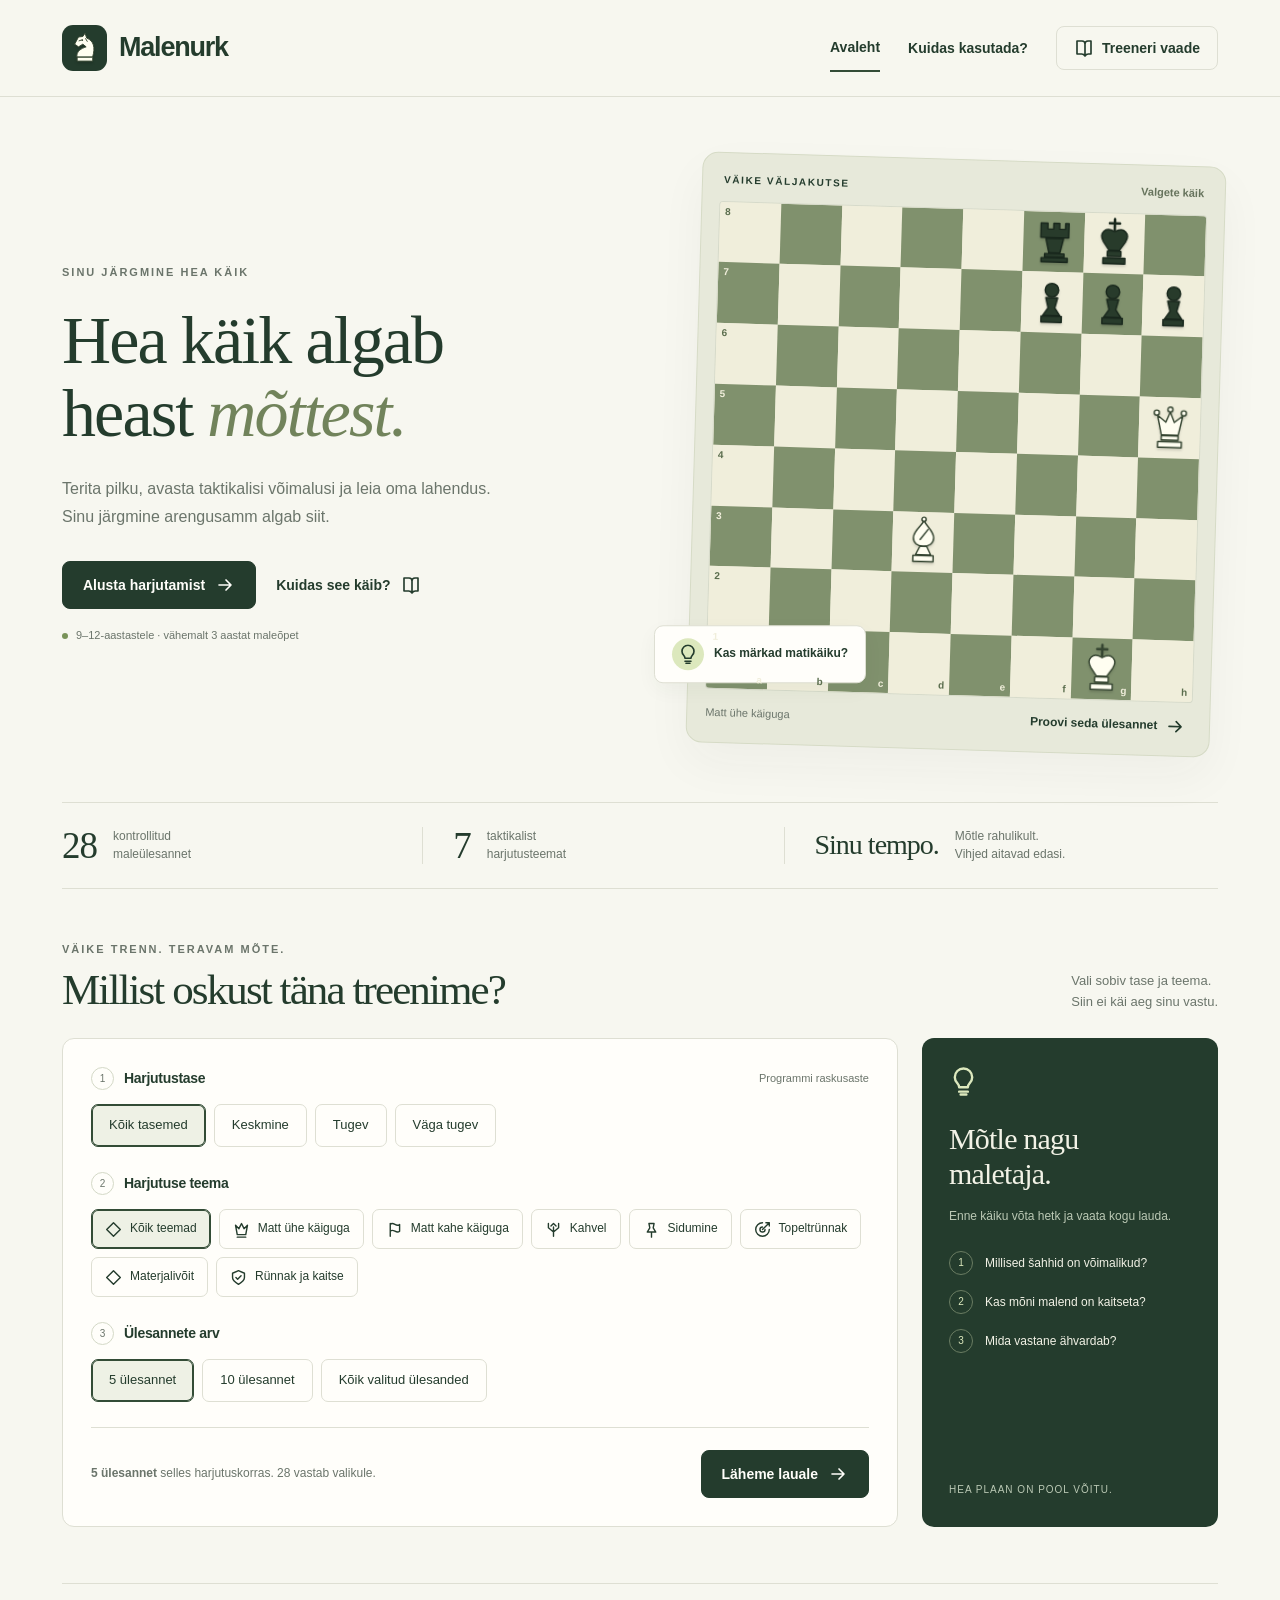
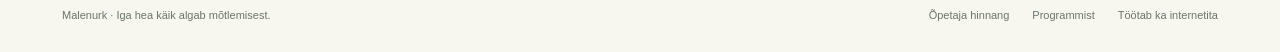
==== Malenurk.html @ 248e6dae "Add complete Malenurk chess training app Include the offline HTML app, editable source, 28 validated" ====
<!doctype html>
<html lang="et"><head><meta charset="UTF-8"><meta name="viewport" content="width=device-width,initial-scale=1"><meta name="description" content="Malenurk – eestikeelsed maleharjutused vähemalt kolm aastat malet õppinud 9–12-aastastele. 28 ülesannet, vihjed ja treeneri vaade. Töötab ka internetita."><meta name="theme-color" content="#243c2d"><title>Malenurk – iga käik loeb</title><style>@charset "UTF-8";
:root{--paper:#f7f7f0;--white:#fffefa;--ink:#243c2d;--muted:#6b756b;--line:#dedfd3;--green:#334c36;--lime:#dce8bd;--light:#e8eadc;--square:#f0eedb;--dark:#80916d;--red:#9b493b;--serif:Georgia,'Times New Roman',serif;--sans:'Segoe UI',Arial,sans-serif}
*{box-sizing:border-box}html{scroll-behavior:smooth}body{margin:0;background:var(--paper);color:var(--ink);font:16px/1.6 var(--sans)}button,input,select,textarea{font:inherit}button,a,input,select,textarea{-webkit-tap-highlight-color:transparent}button,a{touch-action:manipulation}button{cursor:pointer}a{color:inherit}button:disabled{cursor:default;opacity:.48}button:focus-visible,a:focus-visible,input:focus-visible,select:focus-visible,textarea:focus-visible{outline:3px solid #9b7b28;outline-offset:4px}button{color:inherit}.hidden{display:none!important}.wrap{max-width:1240px;margin:auto;padding:0 42px}header{border-bottom:1px solid var(--line);background:rgba(247,247,240,.96)}.nav{min-height:96px;display:flex;align-items:center;justify-content:space-between;gap:28px}.brand{display:flex;align-items:center;gap:12px;font-size:27px;font-weight:700;letter-spacing:-1.2px;background:none;border:0;padding:0}.brand-mark{display:grid;place-items:center;width:45px;height:46px;background:var(--ink);border-radius:11px;color:var(--white)}.brand-mark svg{width:35px;height:35px}.navlinks{display:flex;align-items:center;gap:28px}.navlinks button{border:0;background:none;font-size:14px;font-weight:600;padding:12px 0}.navlinks button.active{border-bottom:2px solid var(--green)}.navlinks .nav-coach{border:1px solid var(--line);padding:10px 17px;border-radius:8px;display:flex;align-items:center;gap:8px}.icon{width:20px;height:20px;fill:none;stroke:currentColor;stroke-width:1.65;stroke-linecap:round;stroke-linejoin:round;display:inline-block;vertical-align:middle;flex-shrink:0}.eyebrow{font-size:11px;letter-spacing:2px;text-transform:uppercase;font-weight:700;color:var(--muted)}h1,h2,h3,p{margin:0}h1,h2{font-family:var(--serif);font-weight:400;letter-spacing:-1.9px;line-height:1.08}h1{font-size:68px}h2{font-size:43px}h3{font-size:18px;line-height:1.35;letter-spacing:-.3px}.muted{color:var(--muted)}.hero{display:grid;grid-template-columns:1.06fr 1fr;gap:76px;align-items:center;padding:62px 0 52px}.hero h1{margin:22px 0 24px}.hero h1 em{color:#71835b;font-weight:400}.hero-copy>p{font-size:16px;line-height:1.8;max-width:440px;color:var(--muted)}.hero-actions{display:flex;gap:20px;align-items:center;margin-top:29px}.btn{border:1px solid var(--line);background:var(--white);padding:13px 20px;min-height:48px;border-radius:8px;display:inline-flex;align-items:center;justify-content:center;gap:10px;font-size:14px;font-weight:600;line-height:1.35;text-decoration:none;transition:background .18s,transform .18s}.btn:hover{background:var(--light)}.btn.primary{background:var(--ink);border-color:var(--ink);color:var(--white)}.btn.primary:hover{background:#3e5940}.btn.lime{background:var(--lime);border-color:var(--lime)}.btn.text{background:none;border:0;padding:10px 0}.hero-note{display:flex;gap:8px;align-items:center;margin-top:18px;font-size:11px;color:var(--muted)}.hero-note .dot{width:6px;height:6px;border-radius:50%;background:#799359}.preview{position:relative;padding:18px;background:#e7e9da;border:1px solid #d6dbc6;border-radius:16px;transform:rotate(1.7deg);box-shadow:0 20px 48px #2637230b}.preview-label{display:flex;align-items:center;justify-content:space-between;margin:0 3px 13px;font-size:10px;letter-spacing:1.6px;font-weight:700}.preview-label span:last-child{font-size:11px;letter-spacing:0;color:#66735c}.preview .board-frame{border-radius:3px}.preview-footer{display:flex;align-items:center;justify-content:space-between;gap:10px;margin-top:14px;font-size:12px}.preview-footer>span{font-size:11px;color:var(--muted)}.preview-footer button{background:none;border:0;display:flex;align-items:center;gap:8px;font-size:12px;font-weight:600}.floating-tag{position:absolute;left:-35px;bottom:60px;background:var(--white);padding:12px 17px;border:1px solid var(--line);border-radius:9px;box-shadow:0 7px 20px #243c2d0b;display:flex;align-items:center;gap:10px;font-size:12px;font-weight:600;transform:rotate(-1.7deg)}.floating-tag .round{display:grid;place-items:center;background:var(--lime);width:32px;height:32px;border-radius:50%}.statbar{display:grid;grid-template-columns:1fr 1fr 1.2fr;border-top:1px solid var(--line);border-bottom:1px solid var(--line);padding:24px 0;margin-bottom:52px}.stat{display:flex;align-items:center;gap:16px;padding:0 30px;border-right:1px solid var(--line)}.stat:first-child{padding-left:0}.stat:last-child{border:0}.stat strong{font-family:var(--serif);font-size:37px;font-weight:400;letter-spacing:-1px;line-height:1}.stat:last-child strong{font-size:28px}.stat span{color:var(--muted);font-size:12px;line-height:1.5}.section-head{display:flex;align-items:flex-end;justify-content:space-between;gap:20px;margin-bottom:25px}.section-head h2{margin-top:8px}.section-head p{font-size:13px;max-width:290px;color:var(--muted)}.setup-grid{display:grid;grid-template-columns:1fr 296px;gap:24px;margin-bottom:56px}.setup-card{border:1px solid var(--line);background:var(--white);border-radius:12px;padding:28px}.field-row{display:flex;align-items:center;gap:10px;margin-bottom:14px}.step{border:1px solid #d4d9c7;border-radius:50%;width:23px;height:23px;display:grid;place-items:center;font-size:10px;color:var(--muted)}.field-row h3{font-size:14px;font-weight:600}.field-row .small{margin-left:auto;color:var(--muted);font-size:11px}.segmented{display:flex;gap:8px;flex-wrap:wrap}.choice{border:1px solid var(--line);background:var(--white);border-radius:7px;min-height:43px;padding:9px 17px;display:inline-flex;align-items:center;justify-content:center;gap:8px;font-size:13px}.choice:hover{background:var(--paper)}.choice.selected{border-color:var(--green);background:#eef1e5;box-shadow:inset 0 0 0 1px var(--green)}.choice .icon{width:17px;height:17px}.setup-field+.setup-field{margin-top:25px}.topics{display:flex;gap:8px;flex-wrap:wrap}.topics .choice{font-size:12px;padding:9px 13px;min-height:40px}.setup-bottom{display:flex;align-items:center;justify-content:space-between;gap:15px;border-top:1px solid var(--line);padding-top:22px;margin-top:25px}.setup-bottom p{font-size:12px;color:var(--muted);max-width:290px}.tip-card{background:var(--ink);color:#f2f2e6;border-radius:12px;padding:29px 27px;display:flex;flex-direction:column;position:relative;overflow:hidden}.tip-card>.icon{height:29px;width:29px;margin-bottom:26px;stroke:#dce8bd}.tip-card h3{font-family:var(--serif);font-size:30px;font-weight:400;line-height:1.15;letter-spacing:-.8px}.tip-card p{font-size:12px;color:#bbc9b5;margin-top:16px}.tip-list{display:grid;gap:15px;margin-top:25px}.tip-list div{display:flex;gap:12px;align-items:center;font-size:12px}.tip-list span{border:1px solid #6a7c62;border-radius:50%;height:24px;width:24px;display:grid;place-items:center;font-size:10px;color:var(--lime)}.tip-card .tip-end{margin-top:auto;padding-top:26px;font-size:10px;letter-spacing:1px;color:#bbc9b5}.footer{display:flex;align-items:center;justify-content:space-between;gap:20px;border-top:1px solid var(--line);padding:23px 0 27px;font-size:11px;color:var(--muted)}.footer-links{display:flex;gap:23px}.footer button{border:0;background:none;padding:0;color:var(--muted);font-size:11px}.board-frame{padding:0;background:var(--square);box-shadow:0 0 0 1px #30422c17;overflow:hidden}.board{display:grid;grid-template-columns:repeat(8,1fr);aspect-ratio:1;user-select:none;touch-action:manipulation;width:100%}.square{position:relative;border:0;border-radius:0;padding:0;background:var(--square);aspect-ratio:1;display:grid;place-items:center;min-width:0;touch-action:manipulation}.square.dark{background:var(--dark)}.square.last{box-shadow:inset 0 0 0 100px #dadb5650}.square.selected{box-shadow:inset 0 0 0 100px #d4d745a6}.square.legal:after{content:'';width:22%;height:22%;border-radius:50%;background:#263c2860;position:absolute}.square.legal.occupied:after{background:transparent;width:88%;height:88%;border:4px solid #304d3477}.piece{width:89%;height:89%;max-height:100%;filter:drop-shadow(0 2px 1px #0002);pointer-events:none;position:relative;z-index:1}.piece.w{--fill:#fffef1;--stroke:#354531}.piece.b{--fill:#283b2b;--stroke:#18271c}.square .coord{position:absolute;font-size:10px;line-height:1;color:#5b6e4e;font-weight:600;z-index:2;pointer-events:none}.square.dark .coord{color:#f0eedb}.coord.rank{top:5px;left:5px}.coord.file{bottom:4px;right:5px}.square:focus-visible{outline:3px solid #ceb232;outline-offset:-3px;z-index:2}.preview .square{pointer-events:none}.exercise{padding:33px 0 48px}.exercise-top{display:flex;align-items:center;justify-content:space-between;gap:20px;margin-bottom:24px}.back{border:0;background:none;padding:0;font-size:12px;display:flex;align-items:center;gap:7px}.session-progress{width:260px;font-size:12px}.session-progress>div:first-child{display:flex;justify-content:space-between;margin-bottom:7px}.track{height:5px;background:#dce0d1;border-radius:10px;overflow:hidden}.track span{display:block;height:100%;background:var(--green);transition:width .3s}.play-grid{display:grid;grid-template-columns:minmax(0,600px) minmax(280px,1fr);gap:42px;align-items:start}.board-shell{padding:15px;background:#e8eadc;border:1px solid #d6dbc6;border-radius:12px}.player{font-size:12px;display:flex;align-items:center;justify-content:space-between;margin:0 0 11px;line-height:1.3}.player.bottom{margin:12px 0 0}.player>span{display:flex;align-items:center;gap:7px}.player-dot{height:13px;width:13px;background:#283b2b;border:1px solid #283b2b;border-radius:50%}.player-dot.white{background:#fffef1}.board-tools{display:flex;align-items:center;justify-content:space-between;font-size:11px;color:var(--muted);padding:12px 2px}.board-tools button{border:0;background:none;font-size:11px;display:flex;gap:6px;align-items:center;padding:4px}.task-panel{padding-top:6px}.task-badges{display:flex;gap:7px;margin-bottom:19px;flex-wrap:wrap}.badge{display:inline-flex;align-items:center;gap:6px;padding:4px 9px;font-size:10px;border:1px solid #d4dbc8;border-radius:5px;background:#eef1e5}.badge.level{background:transparent;color:var(--muted)}.task-panel h1{font-size:40px;line-height:1.15;letter-spacing:-1.2px;margin-bottom:16px}.task-question{font-size:15px;line-height:1.65;margin-bottom:20px}.turn{display:flex;align-items:center;gap:9px;font-size:12px;margin-bottom:20px}.turn-dot{height:9px;width:9px;background:var(--green);border-radius:50%}.feedback{font-size:13px;border:1px solid var(--line);background:var(--white);border-radius:8px;padding:14px 16px;margin:17px 0;min-height:67px;line-height:1.6}.feedback.wrong{border-color:#d8b5a8;background:#faf1e9;color:#864638}.feedback.good{border-color:#a8bb8a;background:#edf2e2}.task-actions{display:flex;gap:8px;flex-wrap:wrap}.task-actions .btn{font-size:12px;padding:12px 13px;flex:1}.hint-list{display:grid;gap:9px;margin-top:15px}.hint{padding:13px 15px;font-size:12px;border-left:3px solid #a7ba79;background:#edf0e2;border-radius:0 7px 7px 0}.hint strong{display:block;font-size:10px;text-transform:uppercase;letter-spacing:1px;margin-bottom:3px}.solution-box{border-top:1px solid var(--line);margin-top:21px;padding-top:20px}.solution-box h3{font-size:14px;margin-bottom:7px}.solution-box p{font-size:13px;line-height:1.8}.solution-line{font-weight:600;letter-spacing:.3px;padding:9px 0;color:#3c5534}.solution-meta{font-size:11px!important;color:var(--muted);margin-top:13px}.next-btn{width:100%;margin-top:19px}.session-dots{display:flex;gap:6px;flex-wrap:wrap;margin-top:27px}.session-dot{display:grid;place-items:center;height:25px;min-width:25px;padding:0 4px;border:1px solid #d5dacb;border-radius:5px;font-size:10px;color:var(--muted)}.session-dot.current{border-color:var(--green);background:#e6ebd7;color:var(--green)}.session-dot.ok{background:var(--green);color:white;border-color:var(--green)}.session-dot.revealed{background:#e7dacc;color:#705d44}.help-note{font-size:11px;color:var(--muted);margin-top:15px}.page{padding:45px 0 60px}.page-intro{margin:15px 0 30px;color:var(--muted);max-width:680px;font-size:14px}.filters{display:flex;gap:15px;flex-wrap:wrap;margin:25px 0}.filters label{font-size:11px;color:var(--muted);display:grid;gap:5px}.filters select{background:var(--white);border:1px solid var(--line);border-radius:6px;padding:10px 34px 10px 12px;font-size:13px;color:var(--ink);min-height:44px}.coach-tools{display:flex;justify-content:space-between;align-items:center;gap:15px;flex-wrap:wrap}.coach-tools .btn{font-size:12px}.puzzle-list{display:grid;gap:12px}.puzzle-entry{background:var(--white);border:1px solid var(--line);border-radius:9px;overflow:hidden}.puzzle-entry summary{padding:18px 22px;cursor:pointer;display:flex;align-items:center;gap:14px;list-style:none;font-size:14px}.puzzle-entry summary:after{content:'+';margin-left:auto;color:var(--muted);font-size:20px}.puzzle-entry[open] summary:after{content:'−'}.entry-id{font-size:10px;color:var(--muted);min-width:36px}.entry-name{font-weight:600;flex:1}.entry-details{border-top:1px solid var(--line);padding:20px 22px;display:grid;grid-template-columns:190px 1fr;gap:25px;font-size:12px}.entry-copy p{margin:8px 0}.entry-copy .btn{font-size:11px;margin-top:9px;min-height:42px}.entry-copy code{word-break:break-all;color:var(--muted);font-size:10px}.entry-copy ul{padding-left:18px}.results-hero{text-align:center;margin:14px auto 29px;max-width:650px}.result-symbol{display:grid;place-items:center;background:var(--lime);height:60px;width:60px;border-radius:50%;margin:0 auto 18px}.result-symbol .icon{width:29px;height:29px}.results-hero h1{font-size:51px}.results-hero p{margin-top:16px;color:var(--muted);font-size:14px}.result-stats{display:grid;grid-template-columns:repeat(4,1fr);border:1px solid var(--line);border-radius:10px;background:var(--white);padding:25px;margin:0 auto 27px;max-width:850px}.result-stats>div{text-align:center;border-right:1px solid var(--line)}.result-stats>div:last-child{border:0}.result-stats strong{display:block;font-family:var(--serif);font-size:39px;font-weight:400;line-height:1.2}.result-stats span{font-size:11px;color:var(--muted)}.results-detail{max-width:850px;margin:auto;display:grid;grid-template-columns:1fr 1fr;gap:20px}.result-card{padding:23px;border:1px solid var(--line);background:var(--white);border-radius:10px}.result-card h3{font-size:15px;margin-bottom:13px}.result-card p{font-size:12px;line-height:1.8}.topic-result{display:flex;align-items:center;justify-content:space-between;gap:12px;font-size:12px;margin:13px 0}.result-actions{max-width:850px;margin:24px auto;display:flex;gap:10px;justify-content:center;flex-wrap:wrap}.result-actions .btn{font-size:12px}.result-history{max-width:850px;margin:27px auto 0}.result-history summary{font-size:13px;cursor:pointer}.history-row{padding:10px 0;border-bottom:1px solid var(--line);display:flex;justify-content:space-between;gap:12px;font-size:12px}.form-card{max-width:850px;background:var(--white);border:1px solid var(--line);padding:28px;border-radius:12px}.form-card fieldset{border:0;padding:17px 0;margin:0;border-bottom:1px solid var(--line)}.form-card legend{float:left;width:100%;font-size:13px;font-weight:600;margin-bottom:12px}.rating{display:flex;gap:10px;clear:both}.rating label{position:relative}.rating input{position:absolute;opacity:0}.rating span{display:grid;place-items:center;min-width:43px;height:43px;border:1px solid var(--line);border-radius:6px;font-size:13px;cursor:pointer}.rating input:checked+span{background:var(--green);border-color:var(--green);color:white}.rating input:focus-visible+span{outline:3px solid #9b7b28;outline-offset:2px}.scale-label{font-size:11px;color:var(--muted);margin-bottom:10px}.text-field{display:grid;gap:8px;margin-top:22px;font-size:13px}.text-field input,.text-field textarea{border:1px solid #cbd1c0;background:var(--white);border-radius:6px;padding:11px;max-width:100%;color:var(--ink)}textarea{resize:vertical}.form-actions{display:flex;gap:10px;flex-wrap:wrap;margin-top:25px}.form-status{font-size:12px;margin-top:14px}.assessment-tip{background:#e9eddc;padding:15px 18px;border-radius:8px;margin:0 0 24px;font-size:12px;max-width:850px}dialog{border:1px solid var(--line);border-radius:14px;background:var(--white);color:var(--ink);max-width:570px;width:calc(100% - 32px);padding:31px;max-height:85vh;overflow:auto;box-shadow:0 20px 80px #14201933}dialog::backdrop{background:#1a2b246b;backdrop-filter:blur(3px)}dialog h2{font-size:33px;margin-bottom:18px;letter-spacing:-1px}dialog p,dialog li{font-size:13px;line-height:1.8}dialog ol{padding-left:20px}dialog .close{float:right;border:0;background:none;font-size:23px;line-height:1;padding:0 0 10px 12px}dialog .dialog-foot{margin-top:20px;font-size:11px;color:var(--muted)}.promotion-options{display:flex;gap:10px}.promotion-options button{flex:1;padding:10px 5px;background:var(--paper);border:1px solid var(--line);border-radius:8px;font-size:11px;display:grid;place-items:center}.promotion-options .piece{width:57px;height:57px}.promotion-title{font-size:13px;margin-bottom:15px}.leave-actions{display:flex;gap:10px;margin-top:22px}.sr-only{position:absolute;width:1px;height:1px;padding:0;margin:-1px;overflow:hidden;clip:rect(0,0,0,0);white-space:nowrap;border:0}@media(min-width:1400px){.hero{gap:100px}.hero h1{font-size:73px}}@media(max-width:1000px){.wrap{padding:0 28px}.hero{gap:45px;padding-top:45px}h1{font-size:53px}.floating-tag{left:-20px;bottom:52px}.navlinks{gap:20px}.setup-grid{grid-template-columns:1fr 250px}.setup-card{padding:23px}.tip-card{padding:26px 23px}.stat{padding:0 22px}.play-grid{gap:25px;grid-template-columns:minmax(0,1.2fr) minmax(270px,1fr)}.task-panel h1{font-size:34px}.task-actions .btn{padding:11px 9px}.task-question{font-size:14px}}@media(max-width:760px){.wrap{padding:0 22px}.nav{min-height:79px;gap:15px}.brand{font-size:24px}.brand-mark{width:38px;height:39px}.navlinks{gap:15px}.navlinks button{font-size:12px}.navlinks .nav-coach{padding:8px 10px}.navlinks .nav-coach .icon{display:none}.navlinks .nav-home{display:none}.hero{gap:35px;grid-template-columns:1fr 1fr;padding:42px 0}.hero h1{font-size:44px;letter-spacing:-1.3px;margin:17px 0}.hero-copy>p{font-size:13px;line-height:1.7}.eyebrow{font-size:9px;letter-spacing:1.4px}.hero-actions{flex-direction:column;align-items:flex-start;gap:7px;margin-top:20px}.hero-actions .btn{font-size:12px;padding:12px 15px}.hero-note{font-size:10px}.preview{padding:11px}.preview-label{font-size:8px;letter-spacing:.8px;margin-bottom:9px}.preview-label span:last-child{font-size:9px}.preview-footer{margin-top:8px}.preview-footer>span{display:none}.floating-tag{left:-22px;bottom:42px;font-size:10px;padding:9px 12px}.floating-tag .round{height:25px;width:25px}.statbar{padding:20px 0;margin-bottom:37px;grid-template-columns:.8fr .75fr 1.1fr}.stat{padding:0 15px;gap:10px}.stat strong{font-size:29px}.stat:last-child strong{font-size:22px}.stat span{font-size:10px}.setup-grid{grid-template-columns:1fr 230px;gap:16px;margin-bottom:38px}.setup-card{padding:20px}.setup-bottom{align-items:flex-start;flex-direction:column}.tip-card{padding:24px 20px}.tip-card h3{font-size:26px}.tip-list div{font-size:11px}.section-head h2{font-size:34px}.section-head p{max-width:230px;font-size:12px}.choice{font-size:12px;padding:8px 13px}.topics .choice{font-size:11px}.field-row .small{display:none}.play-grid{grid-template-columns:minmax(0,1fr) 270px;gap:20px}.task-panel h1{font-size:29px}.board-shell{padding:10px}.task-badges{margin-bottom:12px}.task-question{font-size:13px}.task-actions{display:grid;grid-template-columns:1fr}.feedback{font-size:12px;padding:11px;min-height:0}.turn{margin-bottom:10px}.solution-box p{font-size:12px}.square .coord{font-size:8px}.footer{font-size:10px}.footer-links{gap:15px}.footer button{font-size:10px}.session-progress{width:190px}.entry-details{grid-template-columns:150px 1fr}.puzzle-entry summary{padding:14px;gap:8px;font-size:12px}.puzzle-entry summary .badge{font-size:9px}.entry-id{min-width:30px}.result-stats{padding:20px 10px}.result-stats span{font-size:10px}}@media(max-width:620px){.wrap{padding:0 20px}.hero{grid-template-columns:1fr;gap:32px;padding:36px 0}.hero-copy>p{max-width:470px;font-size:14px}.hero h1{font-size:54px}.hero-actions{flex-direction:row;align-items:center;gap:22px}.hero-note{margin-top:14px}.preview{width:min(370px,93%);margin:5px auto 8px;padding:13px}.floating-tag{left:-16px}.hero .eyebrow{font-size:10px}.statbar{grid-template-columns:1fr 1fr 1.3fr;gap:0}.stat{flex-direction:column;align-items:flex-start;gap:8px;padding:0 12px}.stat:first-child{padding-left:0}.stat:last-child strong{font-size:22px;white-space:nowrap}.stat span{font-size:10px}.section-head{align-items:flex-start;flex-direction:column;gap:10px}.section-head p{max-width:100%}.setup-grid{grid-template-columns:1fr}.tip-card{display:none}.setup-bottom{flex-direction:row;align-items:center}.setup-bottom .btn{flex-shrink:0;font-size:12px;padding:12px 15px}.setup-bottom p{font-size:10px}.setup-field+.setup-field{margin-top:23px}.footer{align-items:flex-start;flex-direction:column;gap:12px}.navlinks button{font-size:11px}.navlinks{gap:13px}.brand{font-size:22px;gap:9px}.navlinks .nav-coach{padding:8px}.brand-mark{width:35px;height:36px}.nav-coach .coach-word{display:none}.exercise{padding-top:22px}.exercise-top{gap:12px}.session-progress{width:160px;font-size:11px}.back{font-size:11px}.play-grid{display:flex;flex-direction:column;gap:15px}.board-column,.task-panel{width:100%}.board-column{max-width:510px;margin:auto}.task-panel{padding-top:5px}.task-panel h1{font-size:34px}.task-badges{margin-bottom:12px}.task-question{font-size:14px;margin-bottom:12px}.task-actions{display:flex}.task-actions .btn{font-size:12px;padding:12px}.board-tools{padding:6px 2px}.board-tools>span{font-size:10px}.feedback{font-size:13px}.solution-box p{font-size:13px}.session-dots{margin-top:20px}.page{padding-top:29px}.page>h1{font-size:43px}.page-intro{font-size:13px}.coach-tools{gap:5px}.filters{gap:10px;margin:15px 0}.filters select{max-width:190px;font-size:12px;padding:10px}.puzzle-entry summary{flex-wrap:wrap;gap:7px}.entry-name{min-width:140px}.puzzle-entry summary .badge{font-size:9px}.puzzle-entry summary:after{display:none}.entry-details{grid-template-columns:1fr;padding:18px}.entry-details .board-frame{max-width:240px}.result-stats{grid-template-columns:1fr 1fr;row-gap:20px}.result-stats>div:nth-child(2){border:0}.result-stats strong{font-size:37px}.results-detail{grid-template-columns:1fr;gap:13px}.results-hero h1{font-size:40px}.result-actions{flex-direction:column}.form-card{padding:20px}.form-card legend{font-size:12px}.text-field{font-size:12px}.form-actions .btn{font-size:12px}.form-card fieldset{padding:16px 0}.promotion-options{gap:6px}.promotion-options .piece{width:48px;height:48px}dialog{padding:23px}.history-row{font-size:11px}}@media(prefers-reduced-motion:reduce){*{scroll-behavior:auto!important;transition:none!important}}
</style></head><body>
<div id="app"></div><noscript><p>Malenurk vajab JavaScripti. Luba see brauseri seadetes ja ava fail uuesti.</p></noscript>
<dialog id="modal" aria-label="Malenurga juhised"><div id="modal-content"></div></dialog>
<dialog id="promotion" aria-label="Etturi muundamine"><div id="promotion-content"></div></dialog>
<dialog id="leave" aria-labelledby="leave-title"><h2 id="leave-title">Lõpetad selle harjutuskorra?</h2><p>Pooleliolev harjutuskord ja selle tulemused lähevad kaotsi. Võid ka lauale tagasi minna ning jätkata.</p><div class="leave-actions"><button class="btn primary" data-action="leave-stay">Jätka harjutamist</button><button class="btn" data-action="leave-confirm">Lõpeta harjutuskord</button></div></dialog>
<!-- chess.js 1.4.0 is bundled locally for move validation; no runtime network requests.
Copyright (c) 2025, Jeff Hlywa (jhlywa@gmail.com)
All rights reserved.

Redistribution and use in source and binary forms, with or without
modification, are permitted provided that the following conditions are met:

1. Redistributions of source code must retain the above copyright notice,
   this list of conditions and the following disclaimer.
2. Redistributions in binary form must reproduce the above copyright notice,
   this list of conditions and the following disclaimer in the documentation
   and/or other materials provided with the distribution.

THIS SOFTWARE IS PROVIDED BY THE COPYRIGHT HOLDERS AND CONTRIBUTORS "AS IS"
AND ANY EXPRESS OR IMPLIED WARRANTIES, INCLUDING, BUT NOT LIMITED TO, THE
IMPLIED WARRANTIES OF MERCHANTABILITY AND FITNESS FOR A PARTICULAR PURPOSE
ARE DISCLAIMED. IN NO EVENT SHALL THE COPYRIGHT OWNER OR CONTRIBUTORS BE
LIABLE FOR ANY DIRECT, INDIRECT, INCIDENTAL, SPECIAL, EXEMPLARY, OR
CONSEQUENTIAL DAMAGES (INCLUDING, BUT NOT LIMITED TO, PROCUREMENT OF
SUBSTITUTE GOODS OR SERVICES; LOSS OF USE, DATA, OR PROFITS; OR BUSINESS
INTERRUPTION) HOWEVER CAUSED AND ON ANY THEORY OF LIABILITY, WHETHER IN
CONTRACT, STRICT LIABILITY, OR TORT (INCLUDING NEGLIGENCE OR OTHERWISE)
ARISING IN ANY WAY OUT OF THE USE OF THIS SOFTWARE, EVEN IF ADVISED OF THE
POSSIBILITY OF SUCH DAMAGE.

-->
<script>
(function(){const exports={};
'use strict';

// @generated by Peggy 4.2.0.
//
// https://peggyjs.org/



  function rootNode(comment) {
  	return comment !== null ? { comment, variations: [] } : { variations: []}
  }

  function node(move, suffix, nag, comment, variations) {
  	const node = { move, variations };

    if (suffix) {
    	node.suffix = suffix;
    }

    if (nag) {
    	node.nag = nag;
    }

    if (comment !== null) {
    	node.comment = comment;
    }

    return node
  }

  function lineToTree(...nodes) {
  	const [root, ...rest] = nodes;

    let parent = root;

    for (const child of rest) {
    	if (child !== null) {
        	parent.variations = [child, ...child.variations];
            child.variations = [];
            parent = child;
        }
    }

  	return root
  }

  function pgn(headers, game) {
  	if (game.marker && game.marker.comment) {
    	let node = game.root;
        while (true) {
        	const next = node.variations[0];
            if (!next) {
            	node.comment = game.marker.comment;
            	break
            }
            node = next;
        }
    }

  	return {
    	headers,
        root: game.root,
        result: (game.marker && game.marker.result) ?? undefined
    }
  }

function peg$subclass(child, parent) {
  function C() { this.constructor = child; }
  C.prototype = parent.prototype;
  child.prototype = new C();
}

function peg$SyntaxError(message, expected, found, location) {
  var self = Error.call(this, message);
  // istanbul ignore next Check is a necessary evil to support older environments
  if (Object.setPrototypeOf) {
    Object.setPrototypeOf(self, peg$SyntaxError.prototype);
  }
  self.expected = expected;
  self.found = found;
  self.location = location;
  self.name = "SyntaxError";
  return self;
}

peg$subclass(peg$SyntaxError, Error);

function peg$padEnd(str, targetLength, padString) {
  padString = padString || " ";
  if (str.length > targetLength) { return str; }
  targetLength -= str.length;
  padString += padString.repeat(targetLength);
  return str + padString.slice(0, targetLength);
}

peg$SyntaxError.prototype.format = function(sources) {
  var str = "Error: " + this.message;
  if (this.location) {
    var src = null;
    var k;
    for (k = 0; k < sources.length; k++) {
      if (sources[k].source === this.location.source) {
        src = sources[k].text.split(/\r\n|\n|\r/g);
        break;
      }
    }
    var s = this.location.start;
    var offset_s = (this.location.source && (typeof this.location.source.offset === "function"))
      ? this.location.source.offset(s)
      : s;
    var loc = this.location.source + ":" + offset_s.line + ":" + offset_s.column;
    if (src) {
      var e = this.location.end;
      var filler = peg$padEnd("", offset_s.line.toString().length, ' ');
      var line = src[s.line - 1];
      var last = s.line === e.line ? e.column : line.length + 1;
      var hatLen = (last - s.column) || 1;
      str += "\n --> " + loc + "\n"
          + filler + " |\n"
          + offset_s.line + " | " + line + "\n"
          + filler + " | " + peg$padEnd("", s.column - 1, ' ')
          + peg$padEnd("", hatLen, "^");
    } else {
      str += "\n at " + loc;
    }
  }
  return str;
};

peg$SyntaxError.buildMessage = function(expected, found) {
  var DESCRIBE_EXPECTATION_FNS = {
    literal: function(expectation) {
      return "\"" + literalEscape(expectation.text) + "\"";
    },

    class: function(expectation) {
      var escapedParts = expectation.parts.map(function(part) {
        return Array.isArray(part)
          ? classEscape(part[0]) + "-" + classEscape(part[1])
          : classEscape(part);
      });

      return "[" + (expectation.inverted ? "^" : "") + escapedParts.join("") + "]";
    },

    any: function() {
      return "any character";
    },

    end: function() {
      return "end of input";
    },

    other: function(expectation) {
      return expectation.description;
    }
  };

  function hex(ch) {
    return ch.charCodeAt(0).toString(16).toUpperCase();
  }

  function literalEscape(s) {
    return s
      .replace(/\\/g, "\\\\")
      .replace(/"/g,  "\\\"")
      .replace(/\0/g, "\\0")
      .replace(/\t/g, "\\t")
      .replace(/\n/g, "\\n")
      .replace(/\r/g, "\\r")
      .replace(/[\x00-\x0F]/g,          function(ch) { return "\\x0" + hex(ch); })
      .replace(/[\x10-\x1F\x7F-\x9F]/g, function(ch) { return "\\x"  + hex(ch); });
  }

  function classEscape(s) {
    return s
      .replace(/\\/g, "\\\\")
      .replace(/\]/g, "\\]")
      .replace(/\^/g, "\\^")
      .replace(/-/g,  "\\-")
      .replace(/\0/g, "\\0")
      .replace(/\t/g, "\\t")
      .replace(/\n/g, "\\n")
      .replace(/\r/g, "\\r")
      .replace(/[\x00-\x0F]/g,          function(ch) { return "\\x0" + hex(ch); })
      .replace(/[\x10-\x1F\x7F-\x9F]/g, function(ch) { return "\\x"  + hex(ch); });
  }

  function describeExpectation(expectation) {
    return DESCRIBE_EXPECTATION_FNS[expectation.type](expectation);
  }

  function describeExpected(expected) {
    var descriptions = expected.map(describeExpectation);
    var i, j;

    descriptions.sort();

    if (descriptions.length > 0) {
      for (i = 1, j = 1; i < descriptions.length; i++) {
        if (descriptions[i - 1] !== descriptions[i]) {
          descriptions[j] = descriptions[i];
          j++;
        }
      }
      descriptions.length = j;
    }

    switch (descriptions.length) {
      case 1:
        return descriptions[0];

      case 2:
        return descriptions[0] + " or " + descriptions[1];

      default:
        return descriptions.slice(0, -1).join(", ")
          + ", or "
          + descriptions[descriptions.length - 1];
    }
  }

  function describeFound(found) {
    return found ? "\"" + literalEscape(found) + "\"" : "end of input";
  }

  return "Expected " + describeExpected(expected) + " but " + describeFound(found) + " found.";
};

function peg$parse(input, options) {
  options = options !== undefined ? options : {};

  var peg$FAILED = {};
  var peg$source = options.grammarSource;

  var peg$startRuleFunctions = { pgn: peg$parsepgn };
  var peg$startRuleFunction = peg$parsepgn;

  var peg$c0 = "[";
  var peg$c1 = "\"";
  var peg$c2 = "]";
  var peg$c3 = ".";
  var peg$c4 = "O-O-O";
  var peg$c5 = "O-O";
  var peg$c6 = "0-0-0";
  var peg$c7 = "0-0";
  var peg$c8 = "$";
  var peg$c9 = "{";
  var peg$c10 = "}";
  var peg$c11 = ";";
  var peg$c12 = "(";
  var peg$c13 = ")";
  var peg$c14 = "1-0";
  var peg$c15 = "0-1";
  var peg$c16 = "1/2-1/2";
  var peg$c17 = "*";

  var peg$r0 = /^[a-zA-Z]/;
  var peg$r1 = /^[^"]/;
  var peg$r2 = /^[0-9]/;
  var peg$r3 = /^[.]/;
  var peg$r4 = /^[a-zA-Z1-8\-=]/;
  var peg$r5 = /^[+#]/;
  var peg$r6 = /^[!?]/;
  var peg$r7 = /^[^}]/;
  var peg$r8 = /^[^\r\n]/;
  var peg$r9 = /^[ \t\r\n]/;

  var peg$e0 = peg$otherExpectation("tag pair");
  var peg$e1 = peg$literalExpectation("[", false);
  var peg$e2 = peg$literalExpectation("\"", false);
  var peg$e3 = peg$literalExpectation("]", false);
  var peg$e4 = peg$otherExpectation("tag name");
  var peg$e5 = peg$classExpectation([["a", "z"], ["A", "Z"]], false, false);
  var peg$e6 = peg$otherExpectation("tag value");
  var peg$e7 = peg$classExpectation(["\""], true, false);
  var peg$e8 = peg$otherExpectation("move number");
  var peg$e9 = peg$classExpectation([["0", "9"]], false, false);
  var peg$e10 = peg$literalExpectation(".", false);
  var peg$e11 = peg$classExpectation(["."], false, false);
  var peg$e12 = peg$otherExpectation("standard algebraic notation");
  var peg$e13 = peg$literalExpectation("O-O-O", false);
  var peg$e14 = peg$literalExpectation("O-O", false);
  var peg$e15 = peg$literalExpectation("0-0-0", false);
  var peg$e16 = peg$literalExpectation("0-0", false);
  var peg$e17 = peg$classExpectation([["a", "z"], ["A", "Z"], ["1", "8"], "-", "="], false, false);
  var peg$e18 = peg$classExpectation(["+", "#"], false, false);
  var peg$e19 = peg$otherExpectation("suffix annotation");
  var peg$e20 = peg$classExpectation(["!", "?"], false, false);
  var peg$e21 = peg$otherExpectation("NAG");
  var peg$e22 = peg$literalExpectation("$", false);
  var peg$e23 = peg$otherExpectation("brace comment");
  var peg$e24 = peg$literalExpectation("{", false);
  var peg$e25 = peg$classExpectation(["}"], true, false);
  var peg$e26 = peg$literalExpectation("}", false);
  var peg$e27 = peg$otherExpectation("rest of line comment");
  var peg$e28 = peg$literalExpectation(";", false);
  var peg$e29 = peg$classExpectation(["\r", "\n"], true, false);
  var peg$e30 = peg$otherExpectation("variation");
  var peg$e31 = peg$literalExpectation("(", false);
  var peg$e32 = peg$literalExpectation(")", false);
  var peg$e33 = peg$otherExpectation("game termination marker");
  var peg$e34 = peg$literalExpectation("1-0", false);
  var peg$e35 = peg$literalExpectation("0-1", false);
  var peg$e36 = peg$literalExpectation("1/2-1/2", false);
  var peg$e37 = peg$literalExpectation("*", false);
  var peg$e38 = peg$otherExpectation("whitespace");
  var peg$e39 = peg$classExpectation([" ", "\t", "\r", "\n"], false, false);

  var peg$f0 = function(headers, game) { return pgn(headers, game) };
  var peg$f1 = function(tagPairs) { return Object.fromEntries(tagPairs) };
  var peg$f2 = function(tagName, tagValue) { return [tagName, tagValue] };
  var peg$f3 = function(root, marker) { return { root, marker} };
  var peg$f4 = function(comment, moves) { return lineToTree(rootNode(comment), ...moves.flat()) };
  var peg$f5 = function(san, suffix, nag, comment, variations) { return node(san, suffix, nag, comment, variations) };
  var peg$f6 = function(nag) { return nag };
  var peg$f7 = function(comment) { return comment.replace(/[\r\n]+/g, " ") };
  var peg$f8 = function(comment) { return comment.trim() };
  var peg$f9 = function(line) { return line };
  var peg$f10 = function(result, comment) { return { result, comment } };
  var peg$currPos = options.peg$currPos | 0;
  var peg$posDetailsCache = [{ line: 1, column: 1 }];
  var peg$maxFailPos = peg$currPos;
  var peg$maxFailExpected = options.peg$maxFailExpected || [];
  var peg$silentFails = options.peg$silentFails | 0;

  var peg$result;

  if (options.startRule) {
    if (!(options.startRule in peg$startRuleFunctions)) {
      throw new Error("Can't start parsing from rule \"" + options.startRule + "\".");
    }

    peg$startRuleFunction = peg$startRuleFunctions[options.startRule];
  }

  function peg$literalExpectation(text, ignoreCase) {
    return { type: "literal", text: text, ignoreCase: ignoreCase };
  }

  function peg$classExpectation(parts, inverted, ignoreCase) {
    return { type: "class", parts: parts, inverted: inverted, ignoreCase: ignoreCase };
  }

  function peg$endExpectation() {
    return { type: "end" };
  }

  function peg$otherExpectation(description) {
    return { type: "other", description: description };
  }

  function peg$computePosDetails(pos) {
    var details = peg$posDetailsCache[pos];
    var p;

    if (details) {
      return details;
    } else {
      if (pos >= peg$posDetailsCache.length) {
        p = peg$posDetailsCache.length - 1;
      } else {
        p = pos;
        while (!peg$posDetailsCache[--p]) {}
      }

      details = peg$posDetailsCache[p];
      details = {
        line: details.line,
        column: details.column
      };

      while (p < pos) {
        if (input.charCodeAt(p) === 10) {
          details.line++;
          details.column = 1;
        } else {
          details.column++;
        }

        p++;
      }

      peg$posDetailsCache[pos] = details;

      return details;
    }
  }

  function peg$computeLocation(startPos, endPos, offset) {
    var startPosDetails = peg$computePosDetails(startPos);
    var endPosDetails = peg$computePosDetails(endPos);

    var res = {
      source: peg$source,
      start: {
        offset: startPos,
        line: startPosDetails.line,
        column: startPosDetails.column
      },
      end: {
        offset: endPos,
        line: endPosDetails.line,
        column: endPosDetails.column
      }
    };
    return res;
  }

  function peg$fail(expected) {
    if (peg$currPos < peg$maxFailPos) { return; }

    if (peg$currPos > peg$maxFailPos) {
      peg$maxFailPos = peg$currPos;
      peg$maxFailExpected = [];
    }

    peg$maxFailExpected.push(expected);
  }

  function peg$buildStructuredError(expected, found, location) {
    return new peg$SyntaxError(
      peg$SyntaxError.buildMessage(expected, found),
      expected,
      found,
      location
    );
  }

  function peg$parsepgn() {
    var s0, s1, s2;

    s0 = peg$currPos;
    s1 = peg$parsetagPairSection();
    s2 = peg$parsemoveTextSection();
    s0 = peg$f0(s1, s2);

    return s0;
  }

  function peg$parsetagPairSection() {
    var s0, s1, s2;

    s0 = peg$currPos;
    s1 = [];
    s2 = peg$parsetagPair();
    while (s2 !== peg$FAILED) {
      s1.push(s2);
      s2 = peg$parsetagPair();
    }
    s2 = peg$parse_();
    s0 = peg$f1(s1);

    return s0;
  }

  function peg$parsetagPair() {
    var s0, s2, s4, s6, s7, s8, s10;

    peg$silentFails++;
    s0 = peg$currPos;
    peg$parse_();
    if (input.charCodeAt(peg$currPos) === 91) {
      s2 = peg$c0;
      peg$currPos++;
    } else {
      s2 = peg$FAILED;
      if (peg$silentFails === 0) { peg$fail(peg$e1); }
    }
    if (s2 !== peg$FAILED) {
      peg$parse_();
      s4 = peg$parsetagName();
      if (s4 !== peg$FAILED) {
        peg$parse_();
        if (input.charCodeAt(peg$currPos) === 34) {
          s6 = peg$c1;
          peg$currPos++;
        } else {
          s6 = peg$FAILED;
          if (peg$silentFails === 0) { peg$fail(peg$e2); }
        }
        if (s6 !== peg$FAILED) {
          s7 = peg$parsetagValue();
          if (input.charCodeAt(peg$currPos) === 34) {
            s8 = peg$c1;
            peg$currPos++;
          } else {
            s8 = peg$FAILED;
            if (peg$silentFails === 0) { peg$fail(peg$e2); }
          }
          if (s8 !== peg$FAILED) {
            peg$parse_();
            if (input.charCodeAt(peg$currPos) === 93) {
              s10 = peg$c2;
              peg$currPos++;
            } else {
              s10 = peg$FAILED;
              if (peg$silentFails === 0) { peg$fail(peg$e3); }
            }
            if (s10 !== peg$FAILED) {
              s0 = peg$f2(s4, s7);
            } else {
              peg$currPos = s0;
              s0 = peg$FAILED;
            }
          } else {
            peg$currPos = s0;
            s0 = peg$FAILED;
          }
        } else {
          peg$currPos = s0;
          s0 = peg$FAILED;
        }
      } else {
        peg$currPos = s0;
        s0 = peg$FAILED;
      }
    } else {
      peg$currPos = s0;
      s0 = peg$FAILED;
    }
    peg$silentFails--;
    if (s0 === peg$FAILED) {
      if (peg$silentFails === 0) { peg$fail(peg$e0); }
    }

    return s0;
  }

  function peg$parsetagName() {
    var s0, s1, s2;

    peg$silentFails++;
    s0 = peg$currPos;
    s1 = [];
    s2 = input.charAt(peg$currPos);
    if (peg$r0.test(s2)) {
      peg$currPos++;
    } else {
      s2 = peg$FAILED;
      if (peg$silentFails === 0) { peg$fail(peg$e5); }
    }
    if (s2 !== peg$FAILED) {
      while (s2 !== peg$FAILED) {
        s1.push(s2);
        s2 = input.charAt(peg$currPos);
        if (peg$r0.test(s2)) {
          peg$currPos++;
        } else {
          s2 = peg$FAILED;
          if (peg$silentFails === 0) { peg$fail(peg$e5); }
        }
      }
    } else {
      s1 = peg$FAILED;
    }
    if (s1 !== peg$FAILED) {
      s0 = input.substring(s0, peg$currPos);
    } else {
      s0 = s1;
    }
    peg$silentFails--;
    if (s0 === peg$FAILED) {
      s1 = peg$FAILED;
      if (peg$silentFails === 0) { peg$fail(peg$e4); }
    }

    return s0;
  }

  function peg$parsetagValue() {
    var s0, s1, s2;

    peg$silentFails++;
    s0 = peg$currPos;
    s1 = [];
    s2 = input.charAt(peg$currPos);
    if (peg$r1.test(s2)) {
      peg$currPos++;
    } else {
      s2 = peg$FAILED;
      if (peg$silentFails === 0) { peg$fail(peg$e7); }
    }
    while (s2 !== peg$FAILED) {
      s1.push(s2);
      s2 = input.charAt(peg$currPos);
      if (peg$r1.test(s2)) {
        peg$currPos++;
      } else {
        s2 = peg$FAILED;
        if (peg$silentFails === 0) { peg$fail(peg$e7); }
      }
    }
    s0 = input.substring(s0, peg$currPos);
    peg$silentFails--;
    s1 = peg$FAILED;
    if (peg$silentFails === 0) { peg$fail(peg$e6); }

    return s0;
  }

  function peg$parsemoveTextSection() {
    var s0, s1, s3;

    s0 = peg$currPos;
    s1 = peg$parseline();
    peg$parse_();
    s3 = peg$parsegameTerminationMarker();
    if (s3 === peg$FAILED) {
      s3 = null;
    }
    peg$parse_();
    s0 = peg$f3(s1, s3);

    return s0;
  }

  function peg$parseline() {
    var s0, s1, s2, s3;

    s0 = peg$currPos;
    s1 = peg$parsecomment();
    if (s1 === peg$FAILED) {
      s1 = null;
    }
    s2 = [];
    s3 = peg$parsemove();
    while (s3 !== peg$FAILED) {
      s2.push(s3);
      s3 = peg$parsemove();
    }
    s0 = peg$f4(s1, s2);

    return s0;
  }

  function peg$parsemove() {
    var s0, s4, s5, s6, s7, s8, s9, s10;

    s0 = peg$currPos;
    peg$parse_();
    peg$parsemoveNumber();
    peg$parse_();
    s4 = peg$parsesan();
    if (s4 !== peg$FAILED) {
      s5 = peg$parsesuffixAnnotation();
      if (s5 === peg$FAILED) {
        s5 = null;
      }
      s6 = [];
      s7 = peg$parsenag();
      while (s7 !== peg$FAILED) {
        s6.push(s7);
        s7 = peg$parsenag();
      }
      s7 = peg$parse_();
      s8 = peg$parsecomment();
      if (s8 === peg$FAILED) {
        s8 = null;
      }
      s9 = [];
      s10 = peg$parsevariation();
      while (s10 !== peg$FAILED) {
        s9.push(s10);
        s10 = peg$parsevariation();
      }
      s0 = peg$f5(s4, s5, s6, s8, s9);
    } else {
      peg$currPos = s0;
      s0 = peg$FAILED;
    }

    return s0;
  }

  function peg$parsemoveNumber() {
    var s0, s1, s2, s3, s4, s5;

    peg$silentFails++;
    s0 = peg$currPos;
    s1 = [];
    s2 = input.charAt(peg$currPos);
    if (peg$r2.test(s2)) {
      peg$currPos++;
    } else {
      s2 = peg$FAILED;
      if (peg$silentFails === 0) { peg$fail(peg$e9); }
    }
    while (s2 !== peg$FAILED) {
      s1.push(s2);
      s2 = input.charAt(peg$currPos);
      if (peg$r2.test(s2)) {
        peg$currPos++;
      } else {
        s2 = peg$FAILED;
        if (peg$silentFails === 0) { peg$fail(peg$e9); }
      }
    }
    if (input.charCodeAt(peg$currPos) === 46) {
      s2 = peg$c3;
      peg$currPos++;
    } else {
      s2 = peg$FAILED;
      if (peg$silentFails === 0) { peg$fail(peg$e10); }
    }
    if (s2 !== peg$FAILED) {
      s3 = peg$parse_();
      s4 = [];
      s5 = input.charAt(peg$currPos);
      if (peg$r3.test(s5)) {
        peg$currPos++;
      } else {
        s5 = peg$FAILED;
        if (peg$silentFails === 0) { peg$fail(peg$e11); }
      }
      while (s5 !== peg$FAILED) {
        s4.push(s5);
        s5 = input.charAt(peg$currPos);
        if (peg$r3.test(s5)) {
          peg$currPos++;
        } else {
          s5 = peg$FAILED;
          if (peg$silentFails === 0) { peg$fail(peg$e11); }
        }
      }
      s1 = [s1, s2, s3, s4];
      s0 = s1;
    } else {
      peg$currPos = s0;
      s0 = peg$FAILED;
    }
    peg$silentFails--;
    if (s0 === peg$FAILED) {
      s1 = peg$FAILED;
      if (peg$silentFails === 0) { peg$fail(peg$e8); }
    }

    return s0;
  }

  function peg$parsesan() {
    var s0, s1, s2, s3, s4, s5;

    peg$silentFails++;
    s0 = peg$currPos;
    s1 = peg$currPos;
    if (input.substr(peg$currPos, 5) === peg$c4) {
      s2 = peg$c4;
      peg$currPos += 5;
    } else {
      s2 = peg$FAILED;
      if (peg$silentFails === 0) { peg$fail(peg$e13); }
    }
    if (s2 === peg$FAILED) {
      if (input.substr(peg$currPos, 3) === peg$c5) {
        s2 = peg$c5;
        peg$currPos += 3;
      } else {
        s2 = peg$FAILED;
        if (peg$silentFails === 0) { peg$fail(peg$e14); }
      }
      if (s2 === peg$FAILED) {
        if (input.substr(peg$currPos, 5) === peg$c6) {
          s2 = peg$c6;
          peg$currPos += 5;
        } else {
          s2 = peg$FAILED;
          if (peg$silentFails === 0) { peg$fail(peg$e15); }
        }
        if (s2 === peg$FAILED) {
          if (input.substr(peg$currPos, 3) === peg$c7) {
            s2 = peg$c7;
            peg$currPos += 3;
          } else {
            s2 = peg$FAILED;
            if (peg$silentFails === 0) { peg$fail(peg$e16); }
          }
          if (s2 === peg$FAILED) {
            s2 = peg$currPos;
            s3 = input.charAt(peg$currPos);
            if (peg$r0.test(s3)) {
              peg$currPos++;
            } else {
              s3 = peg$FAILED;
              if (peg$silentFails === 0) { peg$fail(peg$e5); }
            }
            if (s3 !== peg$FAILED) {
              s4 = [];
              s5 = input.charAt(peg$currPos);
              if (peg$r4.test(s5)) {
                peg$currPos++;
              } else {
                s5 = peg$FAILED;
                if (peg$silentFails === 0) { peg$fail(peg$e17); }
              }
              if (s5 !== peg$FAILED) {
                while (s5 !== peg$FAILED) {
                  s4.push(s5);
                  s5 = input.charAt(peg$currPos);
                  if (peg$r4.test(s5)) {
                    peg$currPos++;
                  } else {
                    s5 = peg$FAILED;
                    if (peg$silentFails === 0) { peg$fail(peg$e17); }
                  }
                }
              } else {
                s4 = peg$FAILED;
              }
              if (s4 !== peg$FAILED) {
                s3 = [s3, s4];
                s2 = s3;
              } else {
                peg$currPos = s2;
                s2 = peg$FAILED;
              }
            } else {
              peg$currPos = s2;
              s2 = peg$FAILED;
            }
          }
        }
      }
    }
    if (s2 !== peg$FAILED) {
      s3 = input.charAt(peg$currPos);
      if (peg$r5.test(s3)) {
        peg$currPos++;
      } else {
        s3 = peg$FAILED;
        if (peg$silentFails === 0) { peg$fail(peg$e18); }
      }
      if (s3 === peg$FAILED) {
        s3 = null;
      }
      s2 = [s2, s3];
      s1 = s2;
    } else {
      peg$currPos = s1;
      s1 = peg$FAILED;
    }
    if (s1 !== peg$FAILED) {
      s0 = input.substring(s0, peg$currPos);
    } else {
      s0 = s1;
    }
    peg$silentFails--;
    if (s0 === peg$FAILED) {
      s1 = peg$FAILED;
      if (peg$silentFails === 0) { peg$fail(peg$e12); }
    }

    return s0;
  }

  function peg$parsesuffixAnnotation() {
    var s0, s1, s2;

    peg$silentFails++;
    s0 = peg$currPos;
    s1 = [];
    s2 = input.charAt(peg$currPos);
    if (peg$r6.test(s2)) {
      peg$currPos++;
    } else {
      s2 = peg$FAILED;
      if (peg$silentFails === 0) { peg$fail(peg$e20); }
    }
    while (s2 !== peg$FAILED) {
      s1.push(s2);
      if (s1.length >= 2) {
        s2 = peg$FAILED;
      } else {
        s2 = input.charAt(peg$currPos);
        if (peg$r6.test(s2)) {
          peg$currPos++;
        } else {
          s2 = peg$FAILED;
          if (peg$silentFails === 0) { peg$fail(peg$e20); }
        }
      }
    }
    if (s1.length < 1) {
      peg$currPos = s0;
      s0 = peg$FAILED;
    } else {
      s0 = s1;
    }
    peg$silentFails--;
    if (s0 === peg$FAILED) {
      s1 = peg$FAILED;
      if (peg$silentFails === 0) { peg$fail(peg$e19); }
    }

    return s0;
  }

  function peg$parsenag() {
    var s0, s2, s3, s4, s5;

    peg$silentFails++;
    s0 = peg$currPos;
    peg$parse_();
    if (input.charCodeAt(peg$currPos) === 36) {
      s2 = peg$c8;
      peg$currPos++;
    } else {
      s2 = peg$FAILED;
      if (peg$silentFails === 0) { peg$fail(peg$e22); }
    }
    if (s2 !== peg$FAILED) {
      s3 = peg$currPos;
      s4 = [];
      s5 = input.charAt(peg$currPos);
      if (peg$r2.test(s5)) {
        peg$currPos++;
      } else {
        s5 = peg$FAILED;
        if (peg$silentFails === 0) { peg$fail(peg$e9); }
      }
      if (s5 !== peg$FAILED) {
        while (s5 !== peg$FAILED) {
          s4.push(s5);
          s5 = input.charAt(peg$currPos);
          if (peg$r2.test(s5)) {
            peg$currPos++;
          } else {
            s5 = peg$FAILED;
            if (peg$silentFails === 0) { peg$fail(peg$e9); }
          }
        }
      } else {
        s4 = peg$FAILED;
      }
      if (s4 !== peg$FAILED) {
        s3 = input.substring(s3, peg$currPos);
      } else {
        s3 = s4;
      }
      if (s3 !== peg$FAILED) {
        s0 = peg$f6(s3);
      } else {
        peg$currPos = s0;
        s0 = peg$FAILED;
      }
    } else {
      peg$currPos = s0;
      s0 = peg$FAILED;
    }
    peg$silentFails--;
    if (s0 === peg$FAILED) {
      if (peg$silentFails === 0) { peg$fail(peg$e21); }
    }

    return s0;
  }

  function peg$parsecomment() {
    var s0;

    s0 = peg$parsebraceComment();
    if (s0 === peg$FAILED) {
      s0 = peg$parserestOfLineComment();
    }

    return s0;
  }

  function peg$parsebraceComment() {
    var s0, s1, s2, s3, s4;

    peg$silentFails++;
    s0 = peg$currPos;
    if (input.charCodeAt(peg$currPos) === 123) {
      s1 = peg$c9;
      peg$currPos++;
    } else {
      s1 = peg$FAILED;
      if (peg$silentFails === 0) { peg$fail(peg$e24); }
    }
    if (s1 !== peg$FAILED) {
      s2 = peg$currPos;
      s3 = [];
      s4 = input.charAt(peg$currPos);
      if (peg$r7.test(s4)) {
        peg$currPos++;
      } else {
        s4 = peg$FAILED;
        if (peg$silentFails === 0) { peg$fail(peg$e25); }
      }
      while (s4 !== peg$FAILED) {
        s3.push(s4);
        s4 = input.charAt(peg$currPos);
        if (peg$r7.test(s4)) {
          peg$currPos++;
        } else {
          s4 = peg$FAILED;
          if (peg$silentFails === 0) { peg$fail(peg$e25); }
        }
      }
      s2 = input.substring(s2, peg$currPos);
      if (input.charCodeAt(peg$currPos) === 125) {
        s3 = peg$c10;
        peg$currPos++;
      } else {
        s3 = peg$FAILED;
        if (peg$silentFails === 0) { peg$fail(peg$e26); }
      }
      if (s3 !== peg$FAILED) {
        s0 = peg$f7(s2);
      } else {
        peg$currPos = s0;
        s0 = peg$FAILED;
      }
    } else {
      peg$currPos = s0;
      s0 = peg$FAILED;
    }
    peg$silentFails--;
    if (s0 === peg$FAILED) {
      s1 = peg$FAILED;
      if (peg$silentFails === 0) { peg$fail(peg$e23); }
    }

    return s0;
  }

  function peg$parserestOfLineComment() {
    var s0, s1, s2, s3, s4;

    peg$silentFails++;
    s0 = peg$currPos;
    if (input.charCodeAt(peg$currPos) === 59) {
      s1 = peg$c11;
      peg$currPos++;
    } else {
      s1 = peg$FAILED;
      if (peg$silentFails === 0) { peg$fail(peg$e28); }
    }
    if (s1 !== peg$FAILED) {
      s2 = peg$currPos;
      s3 = [];
      s4 = input.charAt(peg$currPos);
      if (peg$r8.test(s4)) {
        peg$currPos++;
      } else {
        s4 = peg$FAILED;
        if (peg$silentFails === 0) { peg$fail(peg$e29); }
      }
      while (s4 !== peg$FAILED) {
        s3.push(s4);
        s4 = input.charAt(peg$currPos);
        if (peg$r8.test(s4)) {
          peg$currPos++;
        } else {
          s4 = peg$FAILED;
          if (peg$silentFails === 0) { peg$fail(peg$e29); }
        }
      }
      s2 = input.substring(s2, peg$currPos);
      s0 = peg$f8(s2);
    } else {
      peg$currPos = s0;
      s0 = peg$FAILED;
    }
    peg$silentFails--;
    if (s0 === peg$FAILED) {
      s1 = peg$FAILED;
      if (peg$silentFails === 0) { peg$fail(peg$e27); }
    }

    return s0;
  }

  function peg$parsevariation() {
    var s0, s2, s3, s5;

    peg$silentFails++;
    s0 = peg$currPos;
    peg$parse_();
    if (input.charCodeAt(peg$currPos) === 40) {
      s2 = peg$c12;
      peg$currPos++;
    } else {
      s2 = peg$FAILED;
      if (peg$silentFails === 0) { peg$fail(peg$e31); }
    }
    if (s2 !== peg$FAILED) {
      s3 = peg$parseline();
      if (s3 !== peg$FAILED) {
        peg$parse_();
        if (input.charCodeAt(peg$currPos) === 41) {
          s5 = peg$c13;
          peg$currPos++;
        } else {
          s5 = peg$FAILED;
          if (peg$silentFails === 0) { peg$fail(peg$e32); }
        }
        if (s5 !== peg$FAILED) {
          s0 = peg$f9(s3);
        } else {
          peg$currPos = s0;
          s0 = peg$FAILED;
        }
      } else {
        peg$currPos = s0;
        s0 = peg$FAILED;
      }
    } else {
      peg$currPos = s0;
      s0 = peg$FAILED;
    }
    peg$silentFails--;
    if (s0 === peg$FAILED) {
      if (peg$silentFails === 0) { peg$fail(peg$e30); }
    }

    return s0;
  }

  function peg$parsegameTerminationMarker() {
    var s0, s1, s3;

    peg$silentFails++;
    s0 = peg$currPos;
    if (input.substr(peg$currPos, 3) === peg$c14) {
      s1 = peg$c14;
      peg$currPos += 3;
    } else {
      s1 = peg$FAILED;
      if (peg$silentFails === 0) { peg$fail(peg$e34); }
    }
    if (s1 === peg$FAILED) {
      if (input.substr(peg$currPos, 3) === peg$c15) {
        s1 = peg$c15;
        peg$currPos += 3;
      } else {
        s1 = peg$FAILED;
        if (peg$silentFails === 0) { peg$fail(peg$e35); }
      }
      if (s1 === peg$FAILED) {
        if (input.substr(peg$currPos, 7) === peg$c16) {
          s1 = peg$c16;
          peg$currPos += 7;
        } else {
          s1 = peg$FAILED;
          if (peg$silentFails === 0) { peg$fail(peg$e36); }
        }
        if (s1 === peg$FAILED) {
          if (input.charCodeAt(peg$currPos) === 42) {
            s1 = peg$c17;
            peg$currPos++;
          } else {
            s1 = peg$FAILED;
            if (peg$silentFails === 0) { peg$fail(peg$e37); }
          }
        }
      }
    }
    if (s1 !== peg$FAILED) {
      peg$parse_();
      s3 = peg$parsecomment();
      if (s3 === peg$FAILED) {
        s3 = null;
      }
      s0 = peg$f10(s1, s3);
    } else {
      peg$currPos = s0;
      s0 = peg$FAILED;
    }
    peg$silentFails--;
    if (s0 === peg$FAILED) {
      s1 = peg$FAILED;
      if (peg$silentFails === 0) { peg$fail(peg$e33); }
    }

    return s0;
  }

  function peg$parse_() {
    var s0, s1;

    peg$silentFails++;
    s0 = [];
    s1 = input.charAt(peg$currPos);
    if (peg$r9.test(s1)) {
      peg$currPos++;
    } else {
      s1 = peg$FAILED;
      if (peg$silentFails === 0) { peg$fail(peg$e39); }
    }
    while (s1 !== peg$FAILED) {
      s0.push(s1);
      s1 = input.charAt(peg$currPos);
      if (peg$r9.test(s1)) {
        peg$currPos++;
      } else {
        s1 = peg$FAILED;
        if (peg$silentFails === 0) { peg$fail(peg$e39); }
      }
    }
    peg$silentFails--;
    s1 = peg$FAILED;
    if (peg$silentFails === 0) { peg$fail(peg$e38); }

    return s0;
  }

  peg$result = peg$startRuleFunction();

  if (options.peg$library) {
    return /** @type {any} */ ({
      peg$result,
      peg$currPos,
      peg$FAILED,
      peg$maxFailExpected,
      peg$maxFailPos
    });
  }
  if (peg$result !== peg$FAILED && peg$currPos === input.length) {
    return peg$result;
  } else {
    if (peg$result !== peg$FAILED && peg$currPos < input.length) {
      peg$fail(peg$endExpectation());
    }

    throw peg$buildStructuredError(
      peg$maxFailExpected,
      peg$maxFailPos < input.length ? input.charAt(peg$maxFailPos) : null,
      peg$maxFailPos < input.length
        ? peg$computeLocation(peg$maxFailPos, peg$maxFailPos + 1)
        : peg$computeLocation(peg$maxFailPos, peg$maxFailPos)
    );
  }
}

/**
 * @license
 * Copyright (c) 2025, Jeff Hlywa (jhlywa@gmail.com)
 * All rights reserved.
 *
 * Redistribution and use in source and binary forms, with or without
 * modification, are permitted provided that the following conditions are met:
 *
 * 1. Redistributions of source code must retain the above copyright notice,
 *    this list of conditions and the following disclaimer.
 * 2. Redistributions in binary form must reproduce the above copyright notice,
 *    this list of conditions and the following disclaimer in the documentation
 *    and/or other materials provided with the distribution.
 *
 * THIS SOFTWARE IS PROVIDED BY THE COPYRIGHT HOLDERS AND CONTRIBUTORS "AS IS"
 * AND ANY EXPRESS OR IMPLIED WARRANTIES, INCLUDING, BUT NOT LIMITED TO, THE
 * IMPLIED WARRANTIES OF MERCHANTABILITY AND FITNESS FOR A PARTICULAR PURPOSE
 * ARE DISCLAIMED. IN NO EVENT SHALL THE COPYRIGHT OWNER OR CONTRIBUTORS BE
 * LIABLE FOR ANY DIRECT, INDIRECT, INCIDENTAL, SPECIAL, EXEMPLARY, OR
 * CONSEQUENTIAL DAMAGES (INCLUDING, BUT NOT LIMITED TO, PROCUREMENT OF
 * SUBSTITUTE GOODS OR SERVICES; LOSS OF USE, DATA, OR PROFITS; OR BUSINESS
 * INTERRUPTION) HOWEVER CAUSED AND ON ANY THEORY OF LIABILITY, WHETHER IN
 * CONTRACT, STRICT LIABILITY, OR TORT (INCLUDING NEGLIGENCE OR OTHERWISE)
 * ARISING IN ANY WAY OUT OF THE USE OF THIS SOFTWARE, EVEN IF ADVISED OF THE
 * POSSIBILITY OF SUCH DAMAGE.
 */
const MASK64 = 0xffffffffffffffffn;
function rotl(x, k) {
    return ((x << k) | (x >> (64n - k))) & 0xffffffffffffffffn;
}
function wrappingMul(x, y) {
    return (x * y) & MASK64;
}
// xoroshiro128**
function xoroshiro128(state) {
    return function () {
        let s0 = BigInt(state & MASK64);
        let s1 = BigInt((state >> 64n) & MASK64);
        const result = wrappingMul(rotl(wrappingMul(s0, 5n), 7n), 9n);
        s1 ^= s0;
        s0 = (rotl(s0, 24n) ^ s1 ^ (s1 << 16n)) & MASK64;
        s1 = rotl(s1, 37n);
        state = (s1 << 64n) | s0;
        return result;
    };
}
const rand = xoroshiro128(0xa187eb39cdcaed8f31c4b365b102e01en);
const PIECE_KEYS = Array.from({ length: 2 }, () => Array.from({ length: 6 }, () => Array.from({ length: 128 }, () => rand())));
const EP_KEYS = Array.from({ length: 8 }, () => rand());
const CASTLING_KEYS = Array.from({ length: 16 }, () => rand());
const SIDE_KEY = rand();
const WHITE = 'w';
const BLACK = 'b';
const PAWN = 'p';
const KNIGHT = 'n';
const BISHOP = 'b';
const ROOK = 'r';
const QUEEN = 'q';
const KING = 'k';
const DEFAULT_POSITION = 'rnbqkbnr/pppppppp/8/8/8/8/PPPPPPPP/RNBQKBNR w KQkq - 0 1';
class Move {
    color;
    from;
    to;
    piece;
    captured;
    promotion;
    /**
     * @deprecated This field is deprecated and will be removed in version 2.0.0.
     * Please use move descriptor functions instead: `isCapture`, `isPromotion`,
     * `isEnPassant`, `isKingsideCastle`, `isQueensideCastle`, `isCastle`, and
     * `isBigPawn`
     */
    flags;
    san;
    lan;
    before;
    after;
    constructor(chess, internal) {
        const { color, piece, from, to, flags, captured, promotion } = internal;
        const fromAlgebraic = algebraic(from);
        const toAlgebraic = algebraic(to);
        this.color = color;
        this.piece = piece;
        this.from = fromAlgebraic;
        this.to = toAlgebraic;
        /*
         * HACK: The chess['_method']() calls below invoke private methods in the
         * Chess class to generate SAN and FEN. It's a bit of a hack, but makes the
         * code cleaner elsewhere.
         */
        this.san = chess['_moveToSan'](internal, chess['_moves']({ legal: true }));
        this.lan = fromAlgebraic + toAlgebraic;
        this.before = chess.fen();
        // Generate the FEN for the 'after' key
        chess['_makeMove'](internal);
        this.after = chess.fen();
        chess['_undoMove']();
        // Build the text representation of the move flags
        this.flags = '';
        for (const flag in BITS) {
            if (BITS[flag] & flags) {
                this.flags += FLAGS[flag];
            }
        }
        if (captured) {
            this.captured = captured;
        }
        if (promotion) {
            this.promotion = promotion;
            this.lan += promotion;
        }
    }
    isCapture() {
        return this.flags.indexOf(FLAGS['CAPTURE']) > -1;
    }
    isPromotion() {
        return this.flags.indexOf(FLAGS['PROMOTION']) > -1;
    }
    isEnPassant() {
        return this.flags.indexOf(FLAGS['EP_CAPTURE']) > -1;
    }
    isKingsideCastle() {
        return this.flags.indexOf(FLAGS['KSIDE_CASTLE']) > -1;
    }
    isQueensideCastle() {
        return this.flags.indexOf(FLAGS['QSIDE_CASTLE']) > -1;
    }
    isBigPawn() {
        return this.flags.indexOf(FLAGS['BIG_PAWN']) > -1;
    }
}
const EMPTY = -1;
const FLAGS = {
    NORMAL: 'n',
    CAPTURE: 'c',
    BIG_PAWN: 'b',
    EP_CAPTURE: 'e',
    PROMOTION: 'p',
    KSIDE_CASTLE: 'k',
    QSIDE_CASTLE: 'q',
    NULL_MOVE: '-',
};
// prettier-ignore
const SQUARES = [
    'a8', 'b8', 'c8', 'd8', 'e8', 'f8', 'g8', 'h8',
    'a7', 'b7', 'c7', 'd7', 'e7', 'f7', 'g7', 'h7',
    'a6', 'b6', 'c6', 'd6', 'e6', 'f6', 'g6', 'h6',
    'a5', 'b5', 'c5', 'd5', 'e5', 'f5', 'g5', 'h5',
    'a4', 'b4', 'c4', 'd4', 'e4', 'f4', 'g4', 'h4',
    'a3', 'b3', 'c3', 'd3', 'e3', 'f3', 'g3', 'h3',
    'a2', 'b2', 'c2', 'd2', 'e2', 'f2', 'g2', 'h2',
    'a1', 'b1', 'c1', 'd1', 'e1', 'f1', 'g1', 'h1'
];
const BITS = {
    NORMAL: 1,
    CAPTURE: 2,
    BIG_PAWN: 4,
    EP_CAPTURE: 8,
    PROMOTION: 16,
    KSIDE_CASTLE: 32,
    QSIDE_CASTLE: 64,
    NULL_MOVE: 128,
};
/* eslint-disable @typescript-eslint/naming-convention */
// these are required, according to spec
const SEVEN_TAG_ROSTER = {
    Event: '?',
    Site: '?',
    Date: '????.??.??',
    Round: '?',
    White: '?',
    Black: '?',
    Result: '*',
};
/**
 * These nulls are placeholders to fix the order of tags (as they appear in PGN spec); null values will be
 * eliminated in getHeaders()
 */
const SUPLEMENTAL_TAGS = {
    WhiteTitle: null,
    BlackTitle: null,
    WhiteElo: null,
    BlackElo: null,
    WhiteUSCF: null,
    BlackUSCF: null,
    WhiteNA: null,
    BlackNA: null,
    WhiteType: null,
    BlackType: null,
    EventDate: null,
    EventSponsor: null,
    Section: null,
    Stage: null,
    Board: null,
    Opening: null,
    Variation: null,
    SubVariation: null,
    ECO: null,
    NIC: null,
    Time: null,
    UTCTime: null,
    UTCDate: null,
    TimeControl: null,
    SetUp: null,
    FEN: null,
    Termination: null,
    Annotator: null,
    Mode: null,
    PlyCount: null,
};
const HEADER_TEMPLATE = {
    ...SEVEN_TAG_ROSTER,
    ...SUPLEMENTAL_TAGS,
};
/* eslint-enable @typescript-eslint/naming-convention */
/*
 * NOTES ABOUT 0x88 MOVE GENERATION ALGORITHM
 * ----------------------------------------------------------------------------
 * From https://github.com/jhlywa/chess.js/issues/230
 *
 * A lot of people are confused when they first see the internal representation
 * of chess.js. It uses the 0x88 Move Generation Algorithm which internally
 * stores the board as an 8x16 array. This is purely for efficiency but has a
 * couple of interesting benefits:
 *
 * 1. 0x88 offers a very inexpensive "off the board" check. Bitwise AND (&) any
 *    square with 0x88, if the result is non-zero then the square is off the
 *    board. For example, assuming a knight square A8 (0 in 0x88 notation),
 *    there are 8 possible directions in which the knight can move. These
 *    directions are relative to the 8x16 board and are stored in the
 *    PIECE_OFFSETS map. One possible move is A8 - 18 (up one square, and two
 *    squares to the left - which is off the board). 0 - 18 = -18 & 0x88 = 0x88
 *    (because of two-complement representation of -18). The non-zero result
 *    means the square is off the board and the move is illegal. Take the
 *    opposite move (from A8 to C7), 0 + 18 = 18 & 0x88 = 0. A result of zero
 *    means the square is on the board.
 *
 * 2. The relative distance (or difference) between two squares on a 8x16 board
 *    is unique and can be used to inexpensively determine if a piece on a
 *    square can attack any other arbitrary square. For example, let's see if a
 *    pawn on E7 can attack E2. The difference between E7 (20) - E2 (100) is
 *    -80. We add 119 to make the ATTACKS array index non-negative (because the
 *    worst case difference is A8 - H1 = -119). The ATTACKS array contains a
 *    bitmask of pieces that can attack from that distance and direction.
 *    ATTACKS[-80 + 119=39] gives us 24 or 0b11000 in binary. Look at the
 *    PIECE_MASKS map to determine the mask for a given piece type. In our pawn
 *    example, we would check to see if 24 & 0x1 is non-zero, which it is
 *    not. So, naturally, a pawn on E7 can't attack a piece on E2. However, a
 *    rook can since 24 & 0x8 is non-zero. The only thing left to check is that
 *    there are no blocking pieces between E7 and E2. That's where the RAYS
 *    array comes in. It provides an offset (in this case 16) to add to E7 (20)
 *    to check for blocking pieces. E7 (20) + 16 = E6 (36) + 16 = E5 (52) etc.
 */
// prettier-ignore
// eslint-disable-next-line
const Ox88 = {
    a8: 0, b8: 1, c8: 2, d8: 3, e8: 4, f8: 5, g8: 6, h8: 7,
    a7: 16, b7: 17, c7: 18, d7: 19, e7: 20, f7: 21, g7: 22, h7: 23,
    a6: 32, b6: 33, c6: 34, d6: 35, e6: 36, f6: 37, g6: 38, h6: 39,
    a5: 48, b5: 49, c5: 50, d5: 51, e5: 52, f5: 53, g5: 54, h5: 55,
    a4: 64, b4: 65, c4: 66, d4: 67, e4: 68, f4: 69, g4: 70, h4: 71,
    a3: 80, b3: 81, c3: 82, d3: 83, e3: 84, f3: 85, g3: 86, h3: 87,
    a2: 96, b2: 97, c2: 98, d2: 99, e2: 100, f2: 101, g2: 102, h2: 103,
    a1: 112, b1: 113, c1: 114, d1: 115, e1: 116, f1: 117, g1: 118, h1: 119
};
const PAWN_OFFSETS = {
    b: [16, 32, 17, 15],
    w: [-16, -32, -17, -15],
};
const PIECE_OFFSETS = {
    n: [-18, -33, -31, -14, 18, 33, 31, 14],
    b: [-17, -15, 17, 15],
    r: [-16, 1, 16, -1],
    q: [-17, -16, -15, 1, 17, 16, 15, -1],
    k: [-17, -16, -15, 1, 17, 16, 15, -1],
};
// prettier-ignore
const ATTACKS = [
    20, 0, 0, 0, 0, 0, 0, 24, 0, 0, 0, 0, 0, 0, 20, 0,
    0, 20, 0, 0, 0, 0, 0, 24, 0, 0, 0, 0, 0, 20, 0, 0,
    0, 0, 20, 0, 0, 0, 0, 24, 0, 0, 0, 0, 20, 0, 0, 0,
    0, 0, 0, 20, 0, 0, 0, 24, 0, 0, 0, 20, 0, 0, 0, 0,
    0, 0, 0, 0, 20, 0, 0, 24, 0, 0, 20, 0, 0, 0, 0, 0,
    0, 0, 0, 0, 0, 20, 2, 24, 2, 20, 0, 0, 0, 0, 0, 0,
    0, 0, 0, 0, 0, 2, 53, 56, 53, 2, 0, 0, 0, 0, 0, 0,
    24, 24, 24, 24, 24, 24, 56, 0, 56, 24, 24, 24, 24, 24, 24, 0,
    0, 0, 0, 0, 0, 2, 53, 56, 53, 2, 0, 0, 0, 0, 0, 0,
    0, 0, 0, 0, 0, 20, 2, 24, 2, 20, 0, 0, 0, 0, 0, 0,
    0, 0, 0, 0, 20, 0, 0, 24, 0, 0, 20, 0, 0, 0, 0, 0,
    0, 0, 0, 20, 0, 0, 0, 24, 0, 0, 0, 20, 0, 0, 0, 0,
    0, 0, 20, 0, 0, 0, 0, 24, 0, 0, 0, 0, 20, 0, 0, 0,
    0, 20, 0, 0, 0, 0, 0, 24, 0, 0, 0, 0, 0, 20, 0, 0,
    20, 0, 0, 0, 0, 0, 0, 24, 0, 0, 0, 0, 0, 0, 20
];
// prettier-ignore
const RAYS = [
    17, 0, 0, 0, 0, 0, 0, 16, 0, 0, 0, 0, 0, 0, 15, 0,
    0, 17, 0, 0, 0, 0, 0, 16, 0, 0, 0, 0, 0, 15, 0, 0,
    0, 0, 17, 0, 0, 0, 0, 16, 0, 0, 0, 0, 15, 0, 0, 0,
    0, 0, 0, 17, 0, 0, 0, 16, 0, 0, 0, 15, 0, 0, 0, 0,
    0, 0, 0, 0, 17, 0, 0, 16, 0, 0, 15, 0, 0, 0, 0, 0,
    0, 0, 0, 0, 0, 17, 0, 16, 0, 15, 0, 0, 0, 0, 0, 0,
    0, 0, 0, 0, 0, 0, 17, 16, 15, 0, 0, 0, 0, 0, 0, 0,
    1, 1, 1, 1, 1, 1, 1, 0, -1, -1, -1, -1, -1, -1, -1, 0,
    0, 0, 0, 0, 0, 0, -15, -16, -17, 0, 0, 0, 0, 0, 0, 0,
    0, 0, 0, 0, 0, -15, 0, -16, 0, -17, 0, 0, 0, 0, 0, 0,
    0, 0, 0, 0, -15, 0, 0, -16, 0, 0, -17, 0, 0, 0, 0, 0,
    0, 0, 0, -15, 0, 0, 0, -16, 0, 0, 0, -17, 0, 0, 0, 0,
    0, 0, -15, 0, 0, 0, 0, -16, 0, 0, 0, 0, -17, 0, 0, 0,
    0, -15, 0, 0, 0, 0, 0, -16, 0, 0, 0, 0, 0, -17, 0, 0,
    -15, 0, 0, 0, 0, 0, 0, -16, 0, 0, 0, 0, 0, 0, -17
];
const PIECE_MASKS = { p: 0x1, n: 0x2, b: 0x4, r: 0x8, q: 0x10, k: 0x20 };
const SYMBOLS = 'pnbrqkPNBRQK';
const PROMOTIONS = [KNIGHT, BISHOP, ROOK, QUEEN];
const RANK_1 = 7;
const RANK_2 = 6;
/*
 * const RANK_3 = 5
 * const RANK_4 = 4
 * const RANK_5 = 3
 * const RANK_6 = 2
 */
const RANK_7 = 1;
const RANK_8 = 0;
const SIDES = {
    [KING]: BITS.KSIDE_CASTLE,
    [QUEEN]: BITS.QSIDE_CASTLE,
};
const ROOKS = {
    w: [
        { square: Ox88.a1, flag: BITS.QSIDE_CASTLE },
        { square: Ox88.h1, flag: BITS.KSIDE_CASTLE },
    ],
    b: [
        { square: Ox88.a8, flag: BITS.QSIDE_CASTLE },
        { square: Ox88.h8, flag: BITS.KSIDE_CASTLE },
    ],
};
const SECOND_RANK = { b: RANK_7, w: RANK_2 };
const SAN_NULLMOVE = '--';
// Extracts the zero-based rank of an 0x88 square.
function rank(square) {
    return square >> 4;
}
// Extracts the zero-based file of an 0x88 square.
function file(square) {
    return square & 0xf;
}
function isDigit(c) {
    return '0123456789'.indexOf(c) !== -1;
}
// Converts a 0x88 square to algebraic notation.
function algebraic(square) {
    const f = file(square);
    const r = rank(square);
    return ('abcdefgh'.substring(f, f + 1) +
        '87654321'.substring(r, r + 1));
}
function swapColor(color) {
    return color === WHITE ? BLACK : WHITE;
}
function validateFen(fen) {
    // 1st criterion: 6 space-seperated fields?
    const tokens = fen.split(/\s+/);
    if (tokens.length !== 6) {
        return {
            ok: false,
            error: 'Invalid FEN: must contain six space-delimited fields',
        };
    }
    // 2nd criterion: move number field is a integer value > 0?
    const moveNumber = parseInt(tokens[5], 10);
    if (isNaN(moveNumber) || moveNumber <= 0) {
        return {
            ok: false,
            error: 'Invalid FEN: move number must be a positive integer',
        };
    }
    // 3rd criterion: half move counter is an integer >= 0?
    const halfMoves = parseInt(tokens[4], 10);
    if (isNaN(halfMoves) || halfMoves < 0) {
        return {
            ok: false,
            error: 'Invalid FEN: half move counter number must be a non-negative integer',
        };
    }
    // 4th criterion: 4th field is a valid e.p.-string?
    if (!/^(-|[abcdefgh][36])$/.test(tokens[3])) {
        return { ok: false, error: 'Invalid FEN: en-passant square is invalid' };
    }
    // 5th criterion: 3th field is a valid castle-string?
    if (/[^kKqQ-]/.test(tokens[2])) {
        return { ok: false, error: 'Invalid FEN: castling availability is invalid' };
    }
    // 6th criterion: 2nd field is "w" (white) or "b" (black)?
    if (!/^(w|b)$/.test(tokens[1])) {
        return { ok: false, error: 'Invalid FEN: side-to-move is invalid' };
    }
    // 7th criterion: 1st field contains 8 rows?
    const rows = tokens[0].split('/');
    if (rows.length !== 8) {
        return {
            ok: false,
            error: "Invalid FEN: piece data does not contain 8 '/'-delimited rows",
        };
    }
    // 8th criterion: every row is valid?
    for (let i = 0; i < rows.length; i++) {
        // check for right sum of fields AND not two numbers in succession
        let sumFields = 0;
        let previousWasNumber = false;
        for (let k = 0; k < rows[i].length; k++) {
            if (isDigit(rows[i][k])) {
                if (previousWasNumber) {
                    return {
                        ok: false,
                        error: 'Invalid FEN: piece data is invalid (consecutive number)',
                    };
                }
                sumFields += parseInt(rows[i][k], 10);
                previousWasNumber = true;
            }
            else {
                if (!/^[prnbqkPRNBQK]$/.test(rows[i][k])) {
                    return {
                        ok: false,
                        error: 'Invalid FEN: piece data is invalid (invalid piece)',
                    };
                }
                sumFields += 1;
                previousWasNumber = false;
            }
        }
        if (sumFields !== 8) {
            return {
                ok: false,
                error: 'Invalid FEN: piece data is invalid (too many squares in rank)',
            };
        }
    }
    // 9th criterion: is en-passant square legal?
    if ((tokens[3][1] == '3' && tokens[1] == 'w') ||
        (tokens[3][1] == '6' && tokens[1] == 'b')) {
        return { ok: false, error: 'Invalid FEN: illegal en-passant square' };
    }
    // 10th criterion: does chess position contain exact two kings?
    const kings = [
        { color: 'white', regex: /K/g },
        { color: 'black', regex: /k/g },
    ];
    for (const { color, regex } of kings) {
        if (!regex.test(tokens[0])) {
            return { ok: false, error: `Invalid FEN: missing ${color} king` };
        }
        if ((tokens[0].match(regex) || []).length > 1) {
            return { ok: false, error: `Invalid FEN: too many ${color} kings` };
        }
    }
    // 11th criterion: are any pawns on the first or eighth rows?
    if (Array.from(rows[0] + rows[7]).some((char) => char.toUpperCase() === 'P')) {
        return {
            ok: false,
            error: 'Invalid FEN: some pawns are on the edge rows',
        };
    }
    return { ok: true };
}
// this function is used to uniquely identify ambiguous moves
function getDisambiguator(move, moves) {
    const from = move.from;
    const to = move.to;
    const piece = move.piece;
    let ambiguities = 0;
    let sameRank = 0;
    let sameFile = 0;
    for (let i = 0, len = moves.length; i < len; i++) {
        const ambigFrom = moves[i].from;
        const ambigTo = moves[i].to;
        const ambigPiece = moves[i].piece;
        /*
         * if a move of the same piece type ends on the same to square, we'll need
         * to add a disambiguator to the algebraic notation
         */
        if (piece === ambigPiece && from !== ambigFrom && to === ambigTo) {
            ambiguities++;
            if (rank(from) === rank(ambigFrom)) {
                sameRank++;
            }
            if (file(from) === file(ambigFrom)) {
                sameFile++;
            }
        }
    }
    if (ambiguities > 0) {
        if (sameRank > 0 && sameFile > 0) {
            /*
             * if there exists a similar moving piece on the same rank and file as
             * the move in question, use the square as the disambiguator
             */
            return algebraic(from);
        }
        else if (sameFile > 0) {
            /*
             * if the moving piece rests on the same file, use the rank symbol as the
             * disambiguator
             */
            return algebraic(from).charAt(1);
        }
        else {
            // else use the file symbol
            return algebraic(from).charAt(0);
        }
    }
    return '';
}
function addMove(moves, color, from, to, piece, captured = undefined, flags = BITS.NORMAL) {
    const r = rank(to);
    if (piece === PAWN && (r === RANK_1 || r === RANK_8)) {
        for (let i = 0; i < PROMOTIONS.length; i++) {
            const promotion = PROMOTIONS[i];
            moves.push({
                color,
                from,
                to,
                piece,
                captured,
                promotion,
                flags: flags | BITS.PROMOTION,
            });
        }
    }
    else {
        moves.push({
            color,
            from,
            to,
            piece,
            captured,
            flags,
        });
    }
}
function inferPieceType(san) {
    let pieceType = san.charAt(0);
    if (pieceType >= 'a' && pieceType <= 'h') {
        const matches = san.match(/[a-h]\d.*[a-h]\d/);
        if (matches) {
            return undefined;
        }
        return PAWN;
    }
    pieceType = pieceType.toLowerCase();
    if (pieceType === 'o') {
        return KING;
    }
    return pieceType;
}
// parses all of the decorators out of a SAN string
function strippedSan(move) {
    return move.replace(/=/, '').replace(/[+#]?[?!]*$/, '');
}
class Chess {
    _board = new Array(128);
    _turn = WHITE;
    _header = {};
    _kings = { w: EMPTY, b: EMPTY };
    _epSquare = -1;
    _halfMoves = 0;
    _moveNumber = 0;
    _history = [];
    _comments = {};
    _castling = { w: 0, b: 0 };
    _hash = 0n;
    // tracks number of times a position has been seen for repetition checking
    _positionCount = new Map();
    constructor(fen = DEFAULT_POSITION, { skipValidation = false } = {}) {
        this.load(fen, { skipValidation });
    }
    clear({ preserveHeaders = false } = {}) {
        this._board = new Array(128);
        this._kings = { w: EMPTY, b: EMPTY };
        this._turn = WHITE;
        this._castling = { w: 0, b: 0 };
        this._epSquare = EMPTY;
        this._halfMoves = 0;
        this._moveNumber = 1;
        this._history = [];
        this._comments = {};
        this._header = preserveHeaders ? this._header : { ...HEADER_TEMPLATE };
        this._hash = this._computeHash();
        this._positionCount = new Map();
        /*
         * Delete the SetUp and FEN headers (if preserved), the board is empty and
         * these headers don't make sense in this state. They'll get added later
         * via .load() or .put()
         */
        this._header['SetUp'] = null;
        this._header['FEN'] = null;
    }
    load(fen, { skipValidation = false, preserveHeaders = false } = {}) {
        let tokens = fen.split(/\s+/);
        // append commonly omitted fen tokens
        if (tokens.length >= 2 && tokens.length < 6) {
            const adjustments = ['-', '-', '0', '1'];
            fen = tokens.concat(adjustments.slice(-(6 - tokens.length))).join(' ');
        }
        tokens = fen.split(/\s+/);
        if (!skipValidation) {
            const { ok, error } = validateFen(fen);
            if (!ok) {
                throw new Error(error);
            }
        }
        const position = tokens[0];
        let square = 0;
        this.clear({ preserveHeaders });
        for (let i = 0; i < position.length; i++) {
            const piece = position.charAt(i);
            if (piece === '/') {
                square += 8;
            }
            else if (isDigit(piece)) {
                square += parseInt(piece, 10);
            }
            else {
                const color = piece < 'a' ? WHITE : BLACK;
                this._put({ type: piece.toLowerCase(), color }, algebraic(square));
                square++;
            }
        }
        this._turn = tokens[1];
        if (tokens[2].indexOf('K') > -1) {
            this._castling.w |= BITS.KSIDE_CASTLE;
        }
        if (tokens[2].indexOf('Q') > -1) {
            this._castling.w |= BITS.QSIDE_CASTLE;
        }
        if (tokens[2].indexOf('k') > -1) {
            this._castling.b |= BITS.KSIDE_CASTLE;
        }
        if (tokens[2].indexOf('q') > -1) {
            this._castling.b |= BITS.QSIDE_CASTLE;
        }
        this._epSquare = tokens[3] === '-' ? EMPTY : Ox88[tokens[3]];
        this._halfMoves = parseInt(tokens[4], 10);
        this._moveNumber = parseInt(tokens[5], 10);
        this._hash = this._computeHash();
        this._updateSetup(fen);
        this._incPositionCount();
    }
    fen({ forceEnpassantSquare = false, } = {}) {
        let empty = 0;
        let fen = '';
        for (let i = Ox88.a8; i <= Ox88.h1; i++) {
            if (this._board[i]) {
                if (empty > 0) {
                    fen += empty;
                    empty = 0;
                }
                const { color, type: piece } = this._board[i];
                fen += color === WHITE ? piece.toUpperCase() : piece.toLowerCase();
            }
            else {
                empty++;
            }
            if ((i + 1) & 0x88) {
                if (empty > 0) {
                    fen += empty;
                }
                if (i !== Ox88.h1) {
                    fen += '/';
                }
                empty = 0;
                i += 8;
            }
        }
        let castling = '';
        if (this._castling[WHITE] & BITS.KSIDE_CASTLE) {
            castling += 'K';
        }
        if (this._castling[WHITE] & BITS.QSIDE_CASTLE) {
            castling += 'Q';
        }
        if (this._castling[BLACK] & BITS.KSIDE_CASTLE) {
            castling += 'k';
        }
        if (this._castling[BLACK] & BITS.QSIDE_CASTLE) {
            castling += 'q';
        }
        // do we have an empty castling flag?
        castling = castling || '-';
        let epSquare = '-';
        /*
         * only print the ep square if en passant is a valid move (pawn is present
         * and ep capture is not pinned)
         */
        if (this._epSquare !== EMPTY) {
            if (forceEnpassantSquare) {
                epSquare = algebraic(this._epSquare);
            }
            else {
                const bigPawnSquare = this._epSquare + (this._turn === WHITE ? 16 : -16);
                const squares = [bigPawnSquare + 1, bigPawnSquare - 1];
                for (const square of squares) {
                    // is the square off the board?
                    if (square & 0x88) {
                        continue;
                    }
                    const color = this._turn;
                    // is there a pawn that can capture the epSquare?
                    if (this._board[square]?.color === color &&
                        this._board[square]?.type === PAWN) {
                        // if the pawn makes an ep capture, does it leave its king in check?
                        this._makeMove({
                            color,
                            from: square,
                            to: this._epSquare,
                            piece: PAWN,
                            captured: PAWN,
                            flags: BITS.EP_CAPTURE,
                        });
                        const isLegal = !this._isKingAttacked(color);
                        this._undoMove();
                        // if ep is legal, break and set the ep square in the FEN output
                        if (isLegal) {
                            epSquare = algebraic(this._epSquare);
                            break;
                        }
                    }
                }
            }
        }
        return [
            fen,
            this._turn,
            castling,
            epSquare,
            this._halfMoves,
            this._moveNumber,
        ].join(' ');
    }
    _pieceKey(i) {
        if (!this._board[i]) {
            return 0n;
        }
        const { color, type } = this._board[i];
        const colorIndex = {
            w: 0,
            b: 1,
        }[color];
        const typeIndex = {
            p: 0,
            n: 1,
            b: 2,
            r: 3,
            q: 4,
            k: 5,
        }[type];
        return PIECE_KEYS[colorIndex][typeIndex][i];
    }
    _epKey() {
        return this._epSquare === EMPTY ? 0n : EP_KEYS[this._epSquare & 7];
    }
    _castlingKey() {
        const index = (this._castling.w >> 5) | (this._castling.b >> 3);
        return CASTLING_KEYS[index];
    }
    _computeHash() {
        let hash = 0n;
        for (let i = Ox88.a8; i <= Ox88.h1; i++) {
            // did we run off the end of the board
            if (i & 0x88) {
                i += 7;
                continue;
            }
            if (this._board[i]) {
                hash ^= this._pieceKey(i);
            }
        }
        hash ^= this._epKey();
        hash ^= this._castlingKey();
        if (this._turn === 'b') {
            hash ^= SIDE_KEY;
        }
        return hash;
    }
    /*
     * Called when the initial board setup is changed with put() or remove().
     * modifies the SetUp and FEN properties of the header object. If the FEN
     * is equal to the default position, the SetUp and FEN are deleted the setup
     * is only updated if history.length is zero, ie moves haven't been made.
     */
    _updateSetup(fen) {
        if (this._history.length > 0)
            return;
        if (fen !== DEFAULT_POSITION) {
            this._header['SetUp'] = '1';
            this._header['FEN'] = fen;
        }
        else {
            this._header['SetUp'] = null;
            this._header['FEN'] = null;
        }
    }
    reset() {
        this.load(DEFAULT_POSITION);
    }
    get(square) {
        return this._board[Ox88[square]];
    }
    findPiece(piece) {
        const squares = [];
        for (let i = Ox88.a8; i <= Ox88.h1; i++) {
            // did we run off the end of the board
            if (i & 0x88) {
                i += 7;
                continue;
            }
            // if empty square or wrong color
            if (!this._board[i] || this._board[i]?.color !== piece.color) {
                continue;
            }
            // check if square contains the requested piece
            if (this._board[i].color === piece.color &&
                this._board[i].type === piece.type) {
                squares.push(algebraic(i));
            }
        }
        return squares;
    }
    put({ type, color }, square) {
        if (this._put({ type, color }, square)) {
            this._updateCastlingRights();
            this._updateEnPassantSquare();
            this._updateSetup(this.fen());
            return true;
        }
        return false;
    }
    _set(sq, piece) {
        this._hash ^= this._pieceKey(sq);
        this._board[sq] = piece;
        this._hash ^= this._pieceKey(sq);
    }
    _put({ type, color }, square) {
        // check for piece
        if (SYMBOLS.indexOf(type.toLowerCase()) === -1) {
            return false;
        }
        // check for valid square
        if (!(square in Ox88)) {
            return false;
        }
        const sq = Ox88[square];
        // don't let the user place more than one king
        if (type == KING &&
            !(this._kings[color] == EMPTY || this._kings[color] == sq)) {
            return false;
        }
        const currentPieceOnSquare = this._board[sq];
        // if one of the kings will be replaced by the piece from args, set the `_kings` respective entry to `EMPTY`
        if (currentPieceOnSquare && currentPieceOnSquare.type === KING) {
            this._kings[currentPieceOnSquare.color] = EMPTY;
        }
        this._set(sq, { type: type, color: color });
        if (type === KING) {
            this._kings[color] = sq;
        }
        return true;
    }
    _clear(sq) {
        this._hash ^= this._pieceKey(sq);
        delete this._board[sq];
    }
    remove(square) {
        const piece = this.get(square);
        this._clear(Ox88[square]);
        if (piece && piece.type === KING) {
            this._kings[piece.color] = EMPTY;
        }
        this._updateCastlingRights();
        this._updateEnPassantSquare();
        this._updateSetup(this.fen());
        return piece;
    }
    _updateCastlingRights() {
        this._hash ^= this._castlingKey();
        const whiteKingInPlace = this._board[Ox88.e1]?.type === KING &&
            this._board[Ox88.e1]?.color === WHITE;
        const blackKingInPlace = this._board[Ox88.e8]?.type === KING &&
            this._board[Ox88.e8]?.color === BLACK;
        if (!whiteKingInPlace ||
            this._board[Ox88.a1]?.type !== ROOK ||
            this._board[Ox88.a1]?.color !== WHITE) {
            this._castling.w &= -65;
        }
        if (!whiteKingInPlace ||
            this._board[Ox88.h1]?.type !== ROOK ||
            this._board[Ox88.h1]?.color !== WHITE) {
            this._castling.w &= -33;
        }
        if (!blackKingInPlace ||
            this._board[Ox88.a8]?.type !== ROOK ||
            this._board[Ox88.a8]?.color !== BLACK) {
            this._castling.b &= -65;
        }
        if (!blackKingInPlace ||
            this._board[Ox88.h8]?.type !== ROOK ||
            this._board[Ox88.h8]?.color !== BLACK) {
            this._castling.b &= -33;
        }
        this._hash ^= this._castlingKey();
    }
    _updateEnPassantSquare() {
        if (this._epSquare === EMPTY) {
            return;
        }
        const startSquare = this._epSquare + (this._turn === WHITE ? -16 : 16);
        const currentSquare = this._epSquare + (this._turn === WHITE ? 16 : -16);
        const attackers = [currentSquare + 1, currentSquare - 1];
        if (this._board[startSquare] !== null ||
            this._board[this._epSquare] !== null ||
            this._board[currentSquare]?.color !== swapColor(this._turn) ||
            this._board[currentSquare]?.type !== PAWN) {
            this._hash ^= this._epKey();
            this._epSquare = EMPTY;
            return;
        }
        const canCapture = (square) => !(square & 0x88) &&
            this._board[square]?.color === this._turn &&
            this._board[square]?.type === PAWN;
        if (!attackers.some(canCapture)) {
            this._hash ^= this._epKey();
            this._epSquare = EMPTY;
        }
    }
    _attacked(color, square, verbose) {
        const attackers = [];
        for (let i = Ox88.a8; i <= Ox88.h1; i++) {
            // did we run off the end of the board
            if (i & 0x88) {
                i += 7;
                continue;
            }
            // if empty square or wrong color
            if (this._board[i] === undefined || this._board[i].color !== color) {
                continue;
            }
            const piece = this._board[i];
            const difference = i - square;
            // skip - to/from square are the same
            if (difference === 0) {
                continue;
            }
            const index = difference + 119;
            if (ATTACKS[index] & PIECE_MASKS[piece.type]) {
                if (piece.type === PAWN) {
                    if ((difference > 0 && piece.color === WHITE) ||
                        (difference <= 0 && piece.color === BLACK)) {
                        if (!verbose) {
                            return true;
                        }
                        else {
                            attackers.push(algebraic(i));
                        }
                    }
                    continue;
                }
                // if the piece is a knight or a king
                if (piece.type === 'n' || piece.type === 'k') {
                    if (!verbose) {
                        return true;
                    }
                    else {
                        attackers.push(algebraic(i));
                        continue;
                    }
                }
                const offset = RAYS[index];
                let j = i + offset;
                let blocked = false;
                while (j !== square) {
                    if (this._board[j] != null) {
                        blocked = true;
                        break;
                    }
                    j += offset;
                }
                if (!blocked) {
                    if (!verbose) {
                        return true;
                    }
                    else {
                        attackers.push(algebraic(i));
                        continue;
                    }
                }
            }
        }
        if (verbose) {
            return attackers;
        }
        else {
            return false;
        }
    }
    attackers(square, attackedBy) {
        if (!attackedBy) {
            return this._attacked(this._turn, Ox88[square], true);
        }
        else {
            return this._attacked(attackedBy, Ox88[square], true);
        }
    }
    _isKingAttacked(color) {
        const square = this._kings[color];
        return square === -1 ? false : this._attacked(swapColor(color), square);
    }
    hash() {
        return this._hash.toString(16);
    }
    isAttacked(square, attackedBy) {
        return this._attacked(attackedBy, Ox88[square]);
    }
    isCheck() {
        return this._isKingAttacked(this._turn);
    }
    inCheck() {
        return this.isCheck();
    }
    isCheckmate() {
        return this.isCheck() && this._moves().length === 0;
    }
    isStalemate() {
        return !this.isCheck() && this._moves().length === 0;
    }
    isInsufficientMaterial() {
        /*
         * k.b. vs k.b. (of opposite colors) with mate in 1:
         * 8/8/8/8/1b6/8/B1k5/K7 b - - 0 1
         *
         * k.b. vs k.n. with mate in 1:
         * 8/8/8/8/1n6/8/B7/K1k5 b - - 2 1
         */
        const pieces = {
            b: 0,
            n: 0,
            r: 0,
            q: 0,
            k: 0,
            p: 0,
        };
        const bishops = [];
        let numPieces = 0;
        let squareColor = 0;
        for (let i = Ox88.a8; i <= Ox88.h1; i++) {
            squareColor = (squareColor + 1) % 2;
            if (i & 0x88) {
                i += 7;
                continue;
            }
            const piece = this._board[i];
            if (piece) {
                pieces[piece.type] = piece.type in pieces ? pieces[piece.type] + 1 : 1;
                if (piece.type === BISHOP) {
                    bishops.push(squareColor);
                }
                numPieces++;
            }
        }
        // k vs. k
        if (numPieces === 2) {
            return true;
        }
        else if (
        // k vs. kn .... or .... k vs. kb
        numPieces === 3 &&
            (pieces[BISHOP] === 1 || pieces[KNIGHT] === 1)) {
            return true;
        }
        else if (numPieces === pieces[BISHOP] + 2) {
            // kb vs. kb where any number of bishops are all on the same color
            let sum = 0;
            const len = bishops.length;
            for (let i = 0; i < len; i++) {
                sum += bishops[i];
            }
            if (sum === 0 || sum === len) {
                return true;
            }
        }
        return false;
    }
    isThreefoldRepetition() {
        return this._getPositionCount(this._hash) >= 3;
    }
    isDrawByFiftyMoves() {
        return this._halfMoves >= 100; // 50 moves per side = 100 half moves
    }
    isDraw() {
        return (this.isDrawByFiftyMoves() ||
            this.isStalemate() ||
            this.isInsufficientMaterial() ||
            this.isThreefoldRepetition());
    }
    isGameOver() {
        return this.isCheckmate() || this.isDraw();
    }
    moves({ verbose = false, square = undefined, piece = undefined, } = {}) {
        const moves = this._moves({ square, piece });
        if (verbose) {
            return moves.map((move) => new Move(this, move));
        }
        else {
            return moves.map((move) => this._moveToSan(move, moves));
        }
    }
    _moves({ legal = true, piece = undefined, square = undefined, } = {}) {
        const forSquare = square ? square.toLowerCase() : undefined;
        const forPiece = piece?.toLowerCase();
        const moves = [];
        const us = this._turn;
        const them = swapColor(us);
        let firstSquare = Ox88.a8;
        let lastSquare = Ox88.h1;
        let singleSquare = false;
        // are we generating moves for a single square?
        if (forSquare) {
            // illegal square, return empty moves
            if (!(forSquare in Ox88)) {
                return [];
            }
            else {
                firstSquare = lastSquare = Ox88[forSquare];
                singleSquare = true;
            }
        }
        for (let from = firstSquare; from <= lastSquare; from++) {
            // did we run off the end of the board
            if (from & 0x88) {
                from += 7;
                continue;
            }
            // empty square or opponent, skip
            if (!this._board[from] || this._board[from].color === them) {
                continue;
            }
            const { type } = this._board[from];
            let to;
            if (type === PAWN) {
                if (forPiece && forPiece !== type)
                    continue;
                // single square, non-capturing
                to = from + PAWN_OFFSETS[us][0];
                if (!this._board[to]) {
                    addMove(moves, us, from, to, PAWN);
                    // double square
                    to = from + PAWN_OFFSETS[us][1];
                    if (SECOND_RANK[us] === rank(from) && !this._board[to]) {
                        addMove(moves, us, from, to, PAWN, undefined, BITS.BIG_PAWN);
                    }
                }
                // pawn captures
                for (let j = 2; j < 4; j++) {
                    to = from + PAWN_OFFSETS[us][j];
                    if (to & 0x88)
                        continue;
                    if (this._board[to]?.color === them) {
                        addMove(moves, us, from, to, PAWN, this._board[to].type, BITS.CAPTURE);
                    }
                    else if (to === this._epSquare) {
                        addMove(moves, us, from, to, PAWN, PAWN, BITS.EP_CAPTURE);
                    }
                }
            }
            else {
                if (forPiece && forPiece !== type)
                    continue;
                for (let j = 0, len = PIECE_OFFSETS[type].length; j < len; j++) {
                    const offset = PIECE_OFFSETS[type][j];
                    to = from;
                    while (true) {
                        to += offset;
                        if (to & 0x88)
                            break;
                        if (!this._board[to]) {
                            addMove(moves, us, from, to, type);
                        }
                        else {
                            // own color, stop loop
                            if (this._board[to].color === us)
                                break;
                            addMove(moves, us, from, to, type, this._board[to].type, BITS.CAPTURE);
                            break;
                        }
                        /* break, if knight or king */
                        if (type === KNIGHT || type === KING)
                            break;
                    }
                }
            }
        }
        /*
         * check for castling if we're:
         *   a) generating all moves, or
         *   b) doing single square move generation on the king's square
         */
        if (forPiece === undefined || forPiece === KING) {
            if (!singleSquare || lastSquare === this._kings[us]) {
                // king-side castling
                if (this._castling[us] & BITS.KSIDE_CASTLE) {
                    const castlingFrom = this._kings[us];
                    const castlingTo = castlingFrom + 2;
                    if (!this._board[castlingFrom + 1] &&
                        !this._board[castlingTo] &&
                        !this._attacked(them, this._kings[us]) &&
                        !this._attacked(them, castlingFrom + 1) &&
                        !this._attacked(them, castlingTo)) {
                        addMove(moves, us, this._kings[us], castlingTo, KING, undefined, BITS.KSIDE_CASTLE);
                    }
                }
                // queen-side castling
                if (this._castling[us] & BITS.QSIDE_CASTLE) {
                    const castlingFrom = this._kings[us];
                    const castlingTo = castlingFrom - 2;
                    if (!this._board[castlingFrom - 1] &&
                        !this._board[castlingFrom - 2] &&
                        !this._board[castlingFrom - 3] &&
                        !this._attacked(them, this._kings[us]) &&
                        !this._attacked(them, castlingFrom - 1) &&
                        !this._attacked(them, castlingTo)) {
                        addMove(moves, us, this._kings[us], castlingTo, KING, undefined, BITS.QSIDE_CASTLE);
                    }
                }
            }
        }
        /*
         * return all pseudo-legal moves (this includes moves that allow the king
         * to be captured)
         */
        if (!legal || this._kings[us] === -1) {
            return moves;
        }
        // filter out illegal moves
        const legalMoves = [];
        for (let i = 0, len = moves.length; i < len; i++) {
            this._makeMove(moves[i]);
            if (!this._isKingAttacked(us)) {
                legalMoves.push(moves[i]);
            }
            this._undoMove();
        }
        return legalMoves;
    }
    move(move, { strict = false } = {}) {
        /*
         * The move function can be called with in the following parameters:
         *
         * .move('Nxb7')       <- argument is a case-sensitive SAN string
         *
         * .move({ from: 'h7', <- argument is a move object
         *         to :'h8',
         *         promotion: 'q' })
         *
         *
         * An optional strict argument may be supplied to tell chess.js to
         * strictly follow the SAN specification.
         */
        let moveObj = null;
        if (typeof move === 'string') {
            moveObj = this._moveFromSan(move, strict);
        }
        else if (move === null) {
            moveObj = this._moveFromSan(SAN_NULLMOVE, strict);
        }
        else if (typeof move === 'object') {
            const moves = this._moves();
            // convert the pretty move object to an ugly move object
            for (let i = 0, len = moves.length; i < len; i++) {
                if (move.from === algebraic(moves[i].from) &&
                    move.to === algebraic(moves[i].to) &&
                    (!('promotion' in moves[i]) || move.promotion === moves[i].promotion)) {
                    moveObj = moves[i];
                    break;
                }
            }
        }
        // failed to find move
        if (!moveObj) {
            if (typeof move === 'string') {
                throw new Error(`Invalid move: ${move}`);
            }
            else {
                throw new Error(`Invalid move: ${JSON.stringify(move)}`);
            }
        }
        //disallow null moves when in check
        if (this.isCheck() && moveObj.flags & BITS.NULL_MOVE) {
            throw new Error('Null move not allowed when in check');
        }
        /*
         * need to make a copy of move because we can't generate SAN after the move
         * is made
         */
        const prettyMove = new Move(this, moveObj);
        this._makeMove(moveObj);
        this._incPositionCount();
        return prettyMove;
    }
    _push(move) {
        this._history.push({
            move,
            kings: { b: this._kings.b, w: this._kings.w },
            turn: this._turn,
            castling: { b: this._castling.b, w: this._castling.w },
            epSquare: this._epSquare,
            halfMoves: this._halfMoves,
            moveNumber: this._moveNumber,
        });
    }
    _movePiece(from, to) {
        this._hash ^= this._pieceKey(from);
        this._board[to] = this._board[from];
        delete this._board[from];
        this._hash ^= this._pieceKey(to);
    }
    _makeMove(move) {
        const us = this._turn;
        const them = swapColor(us);
        this._push(move);
        if (move.flags & BITS.NULL_MOVE) {
            if (us === BLACK) {
                this._moveNumber++;
            }
            this._halfMoves++;
            this._turn = them;
            this._epSquare = EMPTY;
            return;
        }
        this._hash ^= this._epKey();
        this._hash ^= this._castlingKey();
        if (move.captured) {
            this._hash ^= this._pieceKey(move.to);
        }
        this._movePiece(move.from, move.to);
        // if ep capture, remove the captured pawn
        if (move.flags & BITS.EP_CAPTURE) {
            if (this._turn === BLACK) {
                this._clear(move.to - 16);
            }
            else {
                this._clear(move.to + 16);
            }
        }
        // if pawn promotion, replace with new piece
        if (move.promotion) {
            this._clear(move.to);
            this._set(move.to, { type: move.promotion, color: us });
        }
        // if we moved the king
        if (this._board[move.to].type === KING) {
            this._kings[us] = move.to;
            // if we castled, move the rook next to the king
            if (move.flags & BITS.KSIDE_CASTLE) {
                const castlingTo = move.to - 1;
                const castlingFrom = move.to + 1;
                this._movePiece(castlingFrom, castlingTo);
            }
            else if (move.flags & BITS.QSIDE_CASTLE) {
                const castlingTo = move.to + 1;
                const castlingFrom = move.to - 2;
                this._movePiece(castlingFrom, castlingTo);
            }
            // turn off castling
            this._castling[us] = 0;
        }
        // turn off castling if we move a rook
        if (this._castling[us]) {
            for (let i = 0, len = ROOKS[us].length; i < len; i++) {
                if (move.from === ROOKS[us][i].square &&
                    this._castling[us] & ROOKS[us][i].flag) {
                    this._castling[us] ^= ROOKS[us][i].flag;
                    break;
                }
            }
        }
        // turn off castling if we capture a rook
        if (this._castling[them]) {
            for (let i = 0, len = ROOKS[them].length; i < len; i++) {
                if (move.to === ROOKS[them][i].square &&
                    this._castling[them] & ROOKS[them][i].flag) {
                    this._castling[them] ^= ROOKS[them][i].flag;
                    break;
                }
            }
        }
        this._hash ^= this._castlingKey();
        // if big pawn move, update the en passant square
        if (move.flags & BITS.BIG_PAWN) {
            let epSquare;
            if (us === BLACK) {
                epSquare = move.to - 16;
            }
            else {
                epSquare = move.to + 16;
            }
            if ((!((move.to - 1) & 0x88) &&
                this._board[move.to - 1]?.type === PAWN &&
                this._board[move.to - 1]?.color === them) ||
                (!((move.to + 1) & 0x88) &&
                    this._board[move.to + 1]?.type === PAWN &&
                    this._board[move.to + 1]?.color === them)) {
                this._epSquare = epSquare;
                this._hash ^= this._epKey();
            }
            else {
                this._epSquare = EMPTY;
            }
        }
        else {
            this._epSquare = EMPTY;
        }
        // reset the 50 move counter if a pawn is moved or a piece is captured
        if (move.piece === PAWN) {
            this._halfMoves = 0;
        }
        else if (move.flags & (BITS.CAPTURE | BITS.EP_CAPTURE)) {
            this._halfMoves = 0;
        }
        else {
            this._halfMoves++;
        }
        if (us === BLACK) {
            this._moveNumber++;
        }
        this._turn = them;
        this._hash ^= SIDE_KEY;
    }
    undo() {
        const hash = this._hash;
        const move = this._undoMove();
        if (move) {
            const prettyMove = new Move(this, move);
            this._decPositionCount(hash);
            return prettyMove;
        }
        return null;
    }
    _undoMove() {
        const old = this._history.pop();
        if (old === undefined) {
            return null;
        }
        this._hash ^= this._epKey();
        this._hash ^= this._castlingKey();
        const move = old.move;
        this._kings = old.kings;
        this._turn = old.turn;
        this._castling = old.castling;
        this._epSquare = old.epSquare;
        this._halfMoves = old.halfMoves;
        this._moveNumber = old.moveNumber;
        this._hash ^= this._epKey();
        this._hash ^= this._castlingKey();
        this._hash ^= SIDE_KEY;
        const us = this._turn;
        const them = swapColor(us);
        if (move.flags & BITS.NULL_MOVE) {
            return move;
        }
        this._movePiece(move.to, move.from);
        // to undo any promotions
        if (move.piece) {
            this._clear(move.from);
            this._set(move.from, { type: move.piece, color: us });
        }
        if (move.captured) {
            if (move.flags & BITS.EP_CAPTURE) {
                // en passant capture
                let index;
                if (us === BLACK) {
                    index = move.to - 16;
                }
                else {
                    index = move.to + 16;
                }
                this._set(index, { type: PAWN, color: them });
            }
            else {
                // regular capture
                this._set(move.to, { type: move.captured, color: them });
            }
        }
        if (move.flags & (BITS.KSIDE_CASTLE | BITS.QSIDE_CASTLE)) {
            let castlingTo, castlingFrom;
            if (move.flags & BITS.KSIDE_CASTLE) {
                castlingTo = move.to + 1;
                castlingFrom = move.to - 1;
            }
            else {
                castlingTo = move.to - 2;
                castlingFrom = move.to + 1;
            }
            this._movePiece(castlingFrom, castlingTo);
        }
        return move;
    }
    pgn({ newline = '\n', maxWidth = 0, } = {}) {
        /*
         * using the specification from http://www.chessclub.com/help/PGN-spec
         * example for html usage: .pgn({ max_width: 72, newline_char: "<br />" })
         */
        const result = [];
        let headerExists = false;
        /* add the PGN header information */
        for (const i in this._header) {
            /*
             * TODO: order of enumerated properties in header object is not
             * guaranteed, see ECMA-262 spec (section 12.6.4)
             *
             * By using HEADER_TEMPLATE, the order of tags should be preserved; we
             * do have to check for null placeholders, though, and omit them
             */
            const headerTag = this._header[i];
            if (headerTag)
                result.push(`[${i} "${this._header[i]}"]` + newline);
            headerExists = true;
        }
        if (headerExists && this._history.length) {
            result.push(newline);
        }
        const appendComment = (moveString) => {
            const comment = this._comments[this.fen()];
            if (typeof comment !== 'undefined') {
                const delimiter = moveString.length > 0 ? ' ' : '';
                moveString = `${moveString}${delimiter}{${comment}}`;
            }
            return moveString;
        };
        // pop all of history onto reversed_history
        const reversedHistory = [];
        while (this._history.length > 0) {
            reversedHistory.push(this._undoMove());
        }
        const moves = [];
        let moveString = '';
        // special case of a commented starting position with no moves
        if (reversedHistory.length === 0) {
            moves.push(appendComment(''));
        }
        // build the list of moves.  a move_string looks like: "3. e3 e6"
        while (reversedHistory.length > 0) {
            moveString = appendComment(moveString);
            const move = reversedHistory.pop();
            // make TypeScript stop complaining about move being undefined
            if (!move) {
                break;
            }
            // if the position started with black to move, start PGN with #. ...
            if (!this._history.length && move.color === 'b') {
                const prefix = `${this._moveNumber}. ...`;
                // is there a comment preceding the first move?
                moveString = moveString ? `${moveString} ${prefix}` : prefix;
            }
            else if (move.color === 'w') {
                // store the previous generated move_string if we have one
                if (moveString.length) {
                    moves.push(moveString);
                }
                moveString = this._moveNumber + '.';
            }
            moveString =
                moveString + ' ' + this._moveToSan(move, this._moves({ legal: true }));
            this._makeMove(move);
        }
        // are there any other leftover moves?
        if (moveString.length) {
            moves.push(appendComment(moveString));
        }
        // is there a result? (there ALWAYS has to be a result according to spec; see Seven Tag Roster)
        moves.push(this._header.Result || '*');
        /*
         * history should be back to what it was before we started generating PGN,
         * so join together moves
         */
        if (maxWidth === 0) {
            return result.join('') + moves.join(' ');
        }
        // TODO (jah): huh?
        const strip = function () {
            if (result.length > 0 && result[result.length - 1] === ' ') {
                result.pop();
                return true;
            }
            return false;
        };
        // NB: this does not preserve comment whitespace.
        const wrapComment = function (width, move) {
            for (const token of move.split(' ')) {
                if (!token) {
                    continue;
                }
                if (width + token.length > maxWidth) {
                    while (strip()) {
                        width--;
                    }
                    result.push(newline);
                    width = 0;
                }
                result.push(token);
                width += token.length;
                result.push(' ');
                width++;
            }
            if (strip()) {
                width--;
            }
            return width;
        };
        // wrap the PGN output at max_width
        let currentWidth = 0;
        for (let i = 0; i < moves.length; i++) {
            if (currentWidth + moves[i].length > maxWidth) {
                if (moves[i].includes('{')) {
                    currentWidth = wrapComment(currentWidth, moves[i]);
                    continue;
                }
            }
            // if the current move will push past max_width
            if (currentWidth + moves[i].length > maxWidth && i !== 0) {
                // don't end the line with whitespace
                if (result[result.length - 1] === ' ') {
                    result.pop();
                }
                result.push(newline);
                currentWidth = 0;
            }
            else if (i !== 0) {
                result.push(' ');
                currentWidth++;
            }
            result.push(moves[i]);
            currentWidth += moves[i].length;
        }
        return result.join('');
    }
    /**
     * @deprecated Use `setHeader` and `getHeaders` instead. This method will return null header tags (which is not what you want)
     */
    header(...args) {
        for (let i = 0; i < args.length; i += 2) {
            if (typeof args[i] === 'string' && typeof args[i + 1] === 'string') {
                this._header[args[i]] = args[i + 1];
            }
        }
        return this._header;
    }
    // TODO: value validation per spec
    setHeader(key, value) {
        this._header[key] = value ?? SEVEN_TAG_ROSTER[key] ?? null;
        return this.getHeaders();
    }
    removeHeader(key) {
        if (key in this._header) {
            this._header[key] = SEVEN_TAG_ROSTER[key] || null;
            return true;
        }
        return false;
    }
    // return only non-null headers (omit placemarker nulls)
    getHeaders() {
        const nonNullHeaders = {};
        for (const [key, value] of Object.entries(this._header)) {
            if (value !== null) {
                nonNullHeaders[key] = value;
            }
        }
        return nonNullHeaders;
    }
    loadPgn(pgn, { strict = false, newlineChar = '\r?\n', } = {}) {
        // If newlineChar is not the default, replace all instances with \n
        if (newlineChar !== '\r?\n') {
            pgn = pgn.replace(new RegExp(newlineChar, 'g'), '\n');
        }
        const parsedPgn = peg$parse(pgn);
        // Put the board in the starting position
        this.reset();
        // parse PGN header
        const headers = parsedPgn.headers;
        let fen = '';
        for (const key in headers) {
            // check to see user is including fen (possibly with wrong tag case)
            if (key.toLowerCase() === 'fen') {
                fen = headers[key];
            }
            this.header(key, headers[key]);
        }
        /*
         * the permissive parser should attempt to load a fen tag, even if it's the
         * wrong case and doesn't include a corresponding [SetUp "1"] tag
         */
        if (!strict) {
            if (fen) {
                this.load(fen, { preserveHeaders: true });
            }
        }
        else {
            /*
             * strict parser - load the starting position indicated by [Setup '1']
             * and [FEN position]
             */
            if (headers['SetUp'] === '1') {
                if (!('FEN' in headers)) {
                    throw new Error('Invalid PGN: FEN tag must be supplied with SetUp tag');
                }
                // don't clear the headers when loading
                this.load(headers['FEN'], { preserveHeaders: true });
            }
        }
        let node = parsedPgn.root;
        while (node) {
            if (node.move) {
                const move = this._moveFromSan(node.move, strict);
                if (move == null) {
                    throw new Error(`Invalid move in PGN: ${node.move}`);
                }
                else {
                    this._makeMove(move);
                    this._incPositionCount();
                }
            }
            if (node.comment !== undefined) {
                this._comments[this.fen()] = node.comment;
            }
            node = node.variations[0];
        }
        /*
         * Per section 8.2.6 of the PGN spec, the Result tag pair must match match
         * the termination marker. Only do this when headers are present, but the
         * result tag is missing
         */
        const result = parsedPgn.result;
        if (result &&
            Object.keys(this._header).length &&
            this._header['Result'] !== result) {
            this.setHeader('Result', result);
        }
    }
    /*
     * Convert a move from 0x88 coordinates to Standard Algebraic Notation
     * (SAN)
     *
     * @param {boolean} strict Use the strict SAN parser. It will throw errors
     * on overly disambiguated moves (see below):
     *
     * r1bqkbnr/ppp2ppp/2n5/1B1pP3/4P3/8/PPPP2PP/RNBQK1NR b KQkq - 2 4
     * 4. ... Nge7 is overly disambiguated because the knight on c6 is pinned
     * 4. ... Ne7 is technically the valid SAN
     */
    _moveToSan(move, moves) {
        let output = '';
        if (move.flags & BITS.KSIDE_CASTLE) {
            output = 'O-O';
        }
        else if (move.flags & BITS.QSIDE_CASTLE) {
            output = 'O-O-O';
        }
        else if (move.flags & BITS.NULL_MOVE) {
            return SAN_NULLMOVE;
        }
        else {
            if (move.piece !== PAWN) {
                const disambiguator = getDisambiguator(move, moves);
                output += move.piece.toUpperCase() + disambiguator;
            }
            if (move.flags & (BITS.CAPTURE | BITS.EP_CAPTURE)) {
                if (move.piece === PAWN) {
                    output += algebraic(move.from)[0];
                }
                output += 'x';
            }
            output += algebraic(move.to);
            if (move.promotion) {
                output += '=' + move.promotion.toUpperCase();
            }
        }
        this._makeMove(move);
        if (this.isCheck()) {
            if (this.isCheckmate()) {
                output += '#';
            }
            else {
                output += '+';
            }
        }
        this._undoMove();
        return output;
    }
    // convert a move from Standard Algebraic Notation (SAN) to 0x88 coordinates
    _moveFromSan(move, strict = false) {
        // strip off any move decorations: e.g Nf3+?! becomes Nf3
        let cleanMove = strippedSan(move);
        if (!strict) {
            if (cleanMove === '0-0') {
                cleanMove = 'O-O';
            }
            else if (cleanMove === '0-0-0') {
                cleanMove = 'O-O-O';
            }
        }
        //first implementation of null with a dummy move (black king moves from a8 to a8), maybe this can be implemented better
        if (cleanMove == SAN_NULLMOVE) {
            const res = {
                color: this._turn,
                from: 0,
                to: 0,
                piece: 'k',
                flags: BITS.NULL_MOVE,
            };
            return res;
        }
        let pieceType = inferPieceType(cleanMove);
        let moves = this._moves({ legal: true, piece: pieceType });
        // strict parser
        for (let i = 0, len = moves.length; i < len; i++) {
            if (cleanMove === strippedSan(this._moveToSan(moves[i], moves))) {
                return moves[i];
            }
        }
        // the strict parser failed
        if (strict) {
            return null;
        }
        let piece = undefined;
        let matches = undefined;
        let from = undefined;
        let to = undefined;
        let promotion = undefined;
        /*
         * The default permissive (non-strict) parser allows the user to parse
         * non-standard chess notations. This parser is only run after the strict
         * Standard Algebraic Notation (SAN) parser has failed.
         *
         * When running the permissive parser, we'll run a regex to grab the piece, the
         * to/from square, and an optional promotion piece. This regex will
         * parse common non-standard notation like: Pe2-e4, Rc1c4, Qf3xf7,
         * f7f8q, b1c3
         *
         * NOTE: Some positions and moves may be ambiguous when using the permissive
         * parser. For example, in this position: 6k1/8/8/B7/8/8/8/BN4K1 w - - 0 1,
         * the move b1c3 may be interpreted as Nc3 or B1c3 (a disambiguated bishop
         * move). In these cases, the permissive parser will default to the most
         * basic interpretation (which is b1c3 parsing to Nc3).
         */
        let overlyDisambiguated = false;
        matches = cleanMove.match(/([pnbrqkPNBRQK])?([a-h][1-8])x?-?([a-h][1-8])([qrbnQRBN])?/);
        if (matches) {
            piece = matches[1];
            from = matches[2];
            to = matches[3];
            promotion = matches[4];
            if (from.length == 1) {
                overlyDisambiguated = true;
            }
        }
        else {
            /*
             * The [a-h]?[1-8]? portion of the regex below handles moves that may be
             * overly disambiguated (e.g. Nge7 is unnecessary and non-standard when
             * there is one legal knight move to e7). In this case, the value of
             * 'from' variable will be a rank or file, not a square.
             */
            matches = cleanMove.match(/([pnbrqkPNBRQK])?([a-h]?[1-8]?)x?-?([a-h][1-8])([qrbnQRBN])?/);
            if (matches) {
                piece = matches[1];
                from = matches[2];
                to = matches[3];
                promotion = matches[4];
                if (from.length == 1) {
                    overlyDisambiguated = true;
                }
            }
        }
        pieceType = inferPieceType(cleanMove);
        moves = this._moves({
            legal: true,
            piece: piece ? piece : pieceType,
        });
        if (!to) {
            return null;
        }
        for (let i = 0, len = moves.length; i < len; i++) {
            if (!from) {
                // if there is no from square, it could be just 'x' missing from a capture
                if (cleanMove ===
                    strippedSan(this._moveToSan(moves[i], moves)).replace('x', '')) {
                    return moves[i];
                }
                // hand-compare move properties with the results from our permissive regex
            }
            else if ((!piece || piece.toLowerCase() == moves[i].piece) &&
                Ox88[from] == moves[i].from &&
                Ox88[to] == moves[i].to &&
                (!promotion || promotion.toLowerCase() == moves[i].promotion)) {
                return moves[i];
            }
            else if (overlyDisambiguated) {
                /*
                 * SPECIAL CASE: we parsed a move string that may have an unneeded
                 * rank/file disambiguator (e.g. Nge7).  The 'from' variable will
                 */
                const square = algebraic(moves[i].from);
                if ((!piece || piece.toLowerCase() == moves[i].piece) &&
                    Ox88[to] == moves[i].to &&
                    (from == square[0] || from == square[1]) &&
                    (!promotion || promotion.toLowerCase() == moves[i].promotion)) {
                    return moves[i];
                }
            }
        }
        return null;
    }
    ascii() {
        let s = '   +------------------------+\n';
        for (let i = Ox88.a8; i <= Ox88.h1; i++) {
            // display the rank
            if (file(i) === 0) {
                s += ' ' + '87654321'[rank(i)] + ' |';
            }
            if (this._board[i]) {
                const piece = this._board[i].type;
                const color = this._board[i].color;
                const symbol = color === WHITE ? piece.toUpperCase() : piece.toLowerCase();
                s += ' ' + symbol + ' ';
            }
            else {
                s += ' . ';
            }
            if ((i + 1) & 0x88) {
                s += '|\n';
                i += 8;
            }
        }
        s += '   +------------------------+\n';
        s += '     a  b  c  d  e  f  g  h';
        return s;
    }
    perft(depth) {
        const moves = this._moves({ legal: false });
        let nodes = 0;
        const color = this._turn;
        for (let i = 0, len = moves.length; i < len; i++) {
            this._makeMove(moves[i]);
            if (!this._isKingAttacked(color)) {
                if (depth - 1 > 0) {
                    nodes += this.perft(depth - 1);
                }
                else {
                    nodes++;
                }
            }
            this._undoMove();
        }
        return nodes;
    }
    setTurn(color) {
        if (this._turn == color) {
            return false;
        }
        this.move('--');
        return true;
    }
    turn() {
        return this._turn;
    }
    board() {
        const output = [];
        let row = [];
        for (let i = Ox88.a8; i <= Ox88.h1; i++) {
            if (this._board[i] == null) {
                row.push(null);
            }
            else {
                row.push({
                    square: algebraic(i),
                    type: this._board[i].type,
                    color: this._board[i].color,
                });
            }
            if ((i + 1) & 0x88) {
                output.push(row);
                row = [];
                i += 8;
            }
        }
        return output;
    }
    squareColor(square) {
        if (square in Ox88) {
            const sq = Ox88[square];
            return (rank(sq) + file(sq)) % 2 === 0 ? 'light' : 'dark';
        }
        return null;
    }
    history({ verbose = false } = {}) {
        const reversedHistory = [];
        const moveHistory = [];
        while (this._history.length > 0) {
            reversedHistory.push(this._undoMove());
        }
        while (true) {
            const move = reversedHistory.pop();
            if (!move) {
                break;
            }
            if (verbose) {
                moveHistory.push(new Move(this, move));
            }
            else {
                moveHistory.push(this._moveToSan(move, this._moves()));
            }
            this._makeMove(move);
        }
        return moveHistory;
    }
    /*
     * Keeps track of position occurrence counts for the purpose of repetition
     * checking. Old positions are removed from the map if their counts are reduced to 0.
     */
    _getPositionCount(hash) {
        return this._positionCount.get(hash) ?? 0;
    }
    _incPositionCount() {
        this._positionCount.set(this._hash, (this._positionCount.get(this._hash) ?? 0) + 1);
    }
    _decPositionCount(hash) {
        const currentCount = this._positionCount.get(hash) ?? 0;
        if (currentCount === 1) {
            this._positionCount.delete(hash);
        }
        else {
            this._positionCount.set(hash, currentCount - 1);
        }
    }
    _pruneComments() {
        const reversedHistory = [];
        const currentComments = {};
        const copyComment = (fen) => {
            if (fen in this._comments) {
                currentComments[fen] = this._comments[fen];
            }
        };
        while (this._history.length > 0) {
            reversedHistory.push(this._undoMove());
        }
        copyComment(this.fen());
        while (true) {
            const move = reversedHistory.pop();
            if (!move) {
                break;
            }
            this._makeMove(move);
            copyComment(this.fen());
        }
        this._comments = currentComments;
    }
    getComment() {
        return this._comments[this.fen()];
    }
    setComment(comment) {
        this._comments[this.fen()] = comment.replace('{', '[').replace('}', ']');
    }
    /**
     * @deprecated Renamed to `removeComment` for consistency
     */
    deleteComment() {
        return this.removeComment();
    }
    removeComment() {
        const comment = this._comments[this.fen()];
        delete this._comments[this.fen()];
        return comment;
    }
    getComments() {
        this._pruneComments();
        return Object.keys(this._comments).map((fen) => {
            return { fen: fen, comment: this._comments[fen] };
        });
    }
    /**
     * @deprecated Renamed to `removeComments` for consistency
     */
    deleteComments() {
        return this.removeComments();
    }
    removeComments() {
        this._pruneComments();
        return Object.keys(this._comments).map((fen) => {
            const comment = this._comments[fen];
            delete this._comments[fen];
            return { fen: fen, comment: comment };
        });
    }
    setCastlingRights(color, rights) {
        for (const side of [KING, QUEEN]) {
            if (rights[side] !== undefined) {
                if (rights[side]) {
                    this._castling[color] |= SIDES[side];
                }
                else {
                    this._castling[color] &= ~SIDES[side];
                }
            }
        }
        this._updateCastlingRights();
        const result = this.getCastlingRights(color);
        return ((rights[KING] === undefined || rights[KING] === result[KING]) &&
            (rights[QUEEN] === undefined || rights[QUEEN] === result[QUEEN]));
    }
    getCastlingRights(color) {
        return {
            [KING]: (this._castling[color] & SIDES[KING]) !== 0,
            [QUEEN]: (this._castling[color] & SIDES[QUEEN]) !== 0,
        };
    }
    moveNumber() {
        return this._moveNumber;
    }
}

exports.BISHOP = BISHOP;
exports.BLACK = BLACK;
exports.Chess = Chess;
exports.DEFAULT_POSITION = DEFAULT_POSITION;
exports.KING = KING;
exports.KNIGHT = KNIGHT;
exports.Move = Move;
exports.PAWN = PAWN;
exports.QUEEN = QUEEN;
exports.ROOK = ROOK;
exports.SEVEN_TAG_ROSTER = SEVEN_TAG_ROSTER;
exports.SQUARES = SQUARES;
exports.WHITE = WHITE;
exports.validateFen = validateFen;
exports.xoroshiro128 = xoroshiro128;


window.Chess=exports.Chess;
})();
const MALENURK_DATA={"TOPICS":[{"id":"mate1","name":"Matt ühe käiguga","description":"Leia otsustav käik.","icon":"crown"},{"id":"mate2","name":"Matt kahe käiguga","description":"Mõtle vastusest kaugemale.","icon":"flag"},{"id":"fork","name":"Kahvel","description":"Üks malend, mitu sihtmärki.","icon":"fork"},{"id":"pin","name":"Sidumine","description":"Märka malendite taga olevaid nuppe.","icon":"pin"},{"id":"double","name":"Topeltrünnak","description":"Loo kaks ähvardust korraga.","icon":"target"},{"id":"material","name":"Materjalivõit","description":"Arvuta, enne kui lööd.","icon":"diamond"},{"id":"defence","name":"Rünnak ja kaitse","description":"Leia vastase plaanile vastus.","icon":"shield"}],"PUZZLES":[{"id":"m1-1","topic":"mate1","level":0,"title":"Tagumise rea nõrkus","fen":"6k1/5ppp/8/8/8/8/5PPP/3R2K1 w - - 0 1","solution":["d1d8"],"question":"Leia matt ühe käiguga.","hints":["Vaata vastase kuninga tagumist rida.","Milline vankrikäik võtab kuningalt kõik põgenemisruudud?"],"explanation":"Vanker matistab tagumisel real. Oma etturid võtavad vastase kuningalt põgenemisruudud.","rule":{"kind":"mate1"},"source":"Malenurga jaoks koostatud õppeseis","accepted":["d1d8"]},{"id":"m1-2","topic":"mate1","level":1,"title":"Kuningas lõksus","fen":"6rk/6pp/8/4N3/8/8/8/6K1 w - - 0 1","solution":["e5f7"],"question":"Leia matt ratsuga.","hints":["Kuningas on oma malendite vahele surutud.","Ratsu šahhi ei saa vahele käies tõrjuda."],"explanation":"Ratsu annab lämmatatud mati. Kuningat ümbritsevad tema enda malendid ning ükski neist ei saa ratsut lüüa.","rule":{"kind":"mate1"},"source":"Malenurga jaoks koostatud õppeseis","accepted":["e5f7"]},{"id":"m1-3","topic":"mate1","level":2,"title":"Koostöö diagonaalil","fen":"5rk1/5ppp/8/7Q/8/3B4/8/6K1 w - - 0 1","solution":["h5h7"],"question":"Leia matt ühe käiguga. Arvesta kaitstud löögiruutu.","hints":["Oda ja lipp saavad rünnata sama kuningatiiva ruutu.","Jälgi oda pikka diagonaali kuni vastase etturini."],"explanation":"Lipp lööb h7 etturi ja matistab. Oda d3 kaitseb lippu; kuningas ei saa seda lüüa.","rule":{"kind":"mate1"},"source":"Malenurga jaoks koostatud õppeseis","accepted":["h5h7"]},{"id":"m2-1","topic":"mate2","level":0,"title":"Sulge põgenemistee","fen":"7k/8/5K2/8/4Q3/8/8/8 w - - 0 1","solution":["e4b7","h8g8","b7g7"],"question":"Sunni matt hiljemalt oma teisel käigul.","hints":["Ära kiirusta šahhiga. Kõigepealt piira kuninga liikumist.","Lipp võib jätta vastasele üheainsa käigu. Sinu kuningas kaitseb matiruutu."],"explanation":"Näidisplaan: lipp b7-le, vastase kuningas g8-le ja Lg7 matt. Programm võtab vastu ka kõik teised sunnitud kahekäigulised matid.","rule":{"kind":"mate2"},"source":"Malenurga jaoks koostatud õppeseis","mateTree":{"f6g6":{"h8g8":["e4a8","e4e8"]},"e4b7":{"h8g8":["b7g7"]},"e4e7":{"h8g8":["e7g7"]},"e4g4":{"h8h7":["g4g7"]},"e4g2":{"h8h7":["g2g7"]}},"accepted":["e4b7"]},{"id":"m2-2","topic":"mate2","level":1,"title":"Avatud tee odale","fen":"5bkr/5ppp/5r2/3QN3/2B5/8/8/6K1 w - - 0 1","solution":["d5f7","f6f7","c4f7"],"question":"Leia sunnitud matt kahe käiguga.","hints":["Mõnikord avab lipu loovutamine tee teisele malendile.","Oda ja ratsu toetavad sama löögiruutu f7."],"explanation":"Lxf7+ sunnib vankri lippu lööma. Seejärel Oxf7 matt: ratsu kaitseb oda ning musta enda malendid sulgevad põgenemisteed.","rule":{"kind":"mate2"},"source":"Malenurga jaoks koostatud õppeseis","mateTree":{"d5f7":{"f6f7":["c4f7"]}},"accepted":["d5f7"]},{"id":"m2-3","topic":"mate2","level":2,"title":"Lipuohver ja ratsumatt","fen":"5r1k/6pp/4Q2N/8/8/8/8/6K1 w - - 0 1","solution":["e6g8","f8g8","h6f7"],"question":"Leia matt kahe käiguga.","hints":["Vastase kuninga ümbruses on vähe vabu ruute. Kuidas sulgeda viimane?","Lipp saab meelitada vankri kuninga kõrvale. Seejärel otsib ratsu šahhi."],"explanation":"Lg8+! sunnib Vxg8. Seejärel Rf7 matt: ratsu šahhi ei saa katta ning kuningas on oma malenditega ümbritsetud.","rule":{"kind":"mate2"},"source":"Malenurga jaoks koostatud õppeseis","mateTree":{"e6g8":{"f8g8":["h6f7"]}},"accepted":["e6g8"]},{"id":"f-1","topic":"fork","level":0,"title":"Kaks sihtmärki","fen":"r3k3/8/8/1N6/8/8/8/6K1 w - - 0 1","solution":["b5c7"],"question":"Anna ratsuga šahh ja ründa samal ajal vankrit.","hints":["Otsi ruutu, kust ratsu ulatub nii kuninga kui ka vankrini.","Vastane peab esmalt kuninga šahhist välja viima."],"explanation":"Rc7+ ründab korraga kuningat e8 ja vankrit a8. Kuna vastane peab šahhi tõrjuma, saad järgmisel käigul vankri lüüa.","rule":{"kind":"fork","targets":["e8","a8"],"piece":"n","check":true},"source":"Malenurga jaoks koostatud õppeseis","accepted":["b5c7"]},{"id":"f-2","topic":"fork","level":1,"title":"Lipp kahvlis","fen":"r5k1/3q1p1p/8/8/4N3/8/8/6K1 w - - 0 1","solution":["e4f6"],"question":"Leia ratsukahvel kuningale ja lipule.","hints":["Ratsu peab andma šahhi ja ründama ka lippu.","Ära vaata ainult lööke: parim ratsukäik võib minna tühjale ruudule."],"explanation":"Rf6+ ründab kuningat g8 ja lippu d7. Vastase kuningakäigu järel on lipp löögi all.","rule":{"kind":"fork","targets":["g8","d7"],"piece":"n","check":true},"source":"Malenurga jaoks koostatud õppeseis","accepted":["e4f6"]},{"id":"f-3","topic":"fork","level":2,"title":"Etturi üllatus","fen":"8/1r1P1k2/8/8/8/8/8/6K1 w - - 0 1","solution":["d7d8n"],"question":"Muunda ettur nii, et annad šahhi ja ründad vankrit.","hints":["Lipp ei ole alati parim muundumisvalik.","Milline muundunud malend saab korraga rünnata ruute f7 ja b7?"],"explanation":"d8=R+! Ratsu ründab korraga kuningat f7 ja vankrit b7. See on alamuundamine: lipu asemel valid ratsu.","rule":{"kind":"fork","targets":["f7","b7"],"piece":"n","check":true},"source":"Malenurga jaoks koostatud õppeseis","accepted":["d7d8n"]},{"id":"p-1","topic":"pin","level":0,"title":"Kuningas ratsu taga","fen":"r3k3/8/2n5/8/8/8/8/5BK1 w - - 0 1","solution":["f1b5"],"question":"Seo ratsu kuningaga ühele diagonaalile.","hints":["Vaata, mis asub ratsu taga.","Oda saab liikuda diagonaalile b5–e8."],"explanation":"Ob5 seob ratsu c6 kuningaga e8. Ratsu ei tohi diagonaalilt lahkuda, sest kuningas jääks šahhi alla.","rule":{"kind":"pin","front":"c6","back":"e8"},"source":"Malenurga jaoks koostatud õppeseis","accepted":["f1b5"]},{"id":"p-2","topic":"pin","level":1,"title":"Seo tugevam malend","fen":"4k3/4q3/8/8/8/8/8/3R1K2 w - - 0 1","solution":["d1e1"],"question":"Seo lipp kuningaga samale liinile.","hints":["Lipp asub oma kuninga ees.","Vanker saab e-liinil survet avaldada. Kontrolli, kes vankrit kaitseb."],"explanation":"Ve1 seob lipu e7 kuningaga e8. Kuningas f1 kaitseb vankrit: lipp ei saa seda tasuta lüüa. Sidumine piirab lipu liikumist, kuid ei tähenda veel sunnitud lipuvõitu.","rule":{"kind":"pin","front":"e7","back":"e8"},"source":"Malenurga jaoks koostatud õppeseis","accepted":["d1e1"]},{"id":"p-3","topic":"pin","level":2,"title":"Suhteline sidumine","fen":"6k1/8/2q5/3n4/8/8/8/1B4K1 w - - 0 1","solution":["b1e4"],"question":"Seo ratsu tema taga oleva lipuga.","hints":["Siduda saab ka väärtuslikuma malendiga, mitte ainult kuningaga.","Otsi oda diagonaali, millel ratsu jääb oda ja lipu vahele."],"explanation":"Oe4 seob ratsu d5 lipuga c6. Ratsu liikumine võib jätta lipu löögi alla. See on suhteline sidumine: ratsu liikumine on seaduslik, kuid selle tagajärgi peab arvutama.","rule":{"kind":"pin","front":"d5","back":"c6"},"source":"Malenurga jaoks koostatud õppeseis","accepted":["b1e4"]},{"id":"d-1","topic":"double","level":0,"title":"Lipp kahe ülesandega","fen":"r3k3/8/8/8/8/8/8/3Q2K1 w - - 0 1","solution":["d1a4"],"question":"Anna lipuga šahh ja ründa ühtlasi vankrit.","hints":["Otsi lipule ruutu, kus ta ründab kahes eri suunas.","Diagonaal võib anda šahhi, samal ajal kui liin sihib vankrit."],"explanation":"La4+ ründab kuningat e8 diagonaalil ja vankrit a8 a-liinil. Kuningas peab šahhile reageerima ning vanker jääb löögi alla.","rule":{"kind":"double","targets":["e8","a8"],"check":true},"source":"Malenurga jaoks koostatud õppeseis","accepted":["d1a4"]},{"id":"d-2","topic":"double","level":1,"title":"Kaks diagonaali","fen":"r5k1/8/8/8/8/8/8/3Q2K1 w - - 0 1","solution":["d1d5"],"question":"Anna šahh ning ründa vastase vankrit.","hints":["Lipp saab kasutada kaht diagonaali korraga.","Otsi d-liinil ruutu, kust avanevad teed nii a8 kui ka g8 suunas."],"explanation":"Ld5+ ründab kuningat g8 ja vankrit a8 kahel eri diagonaalil. Vastane peab kuninga päästma ning vanker jääb löögi alla.","rule":{"kind":"double","targets":["g8","a8"],"check":true},"source":"Malenurga jaoks koostatud õppeseis","accepted":["d1d5"]},{"id":"d-3","topic":"double","level":2,"title":"Avastatud rünnak","fen":"q7/8/8/3k4/8/8/N7/R5K1 w - - 0 1","solution":["a2c3"],"question":"Liiguta ratsut nii, et annad šahhi ja avad vankri rünnaku lipule.","hints":["Ratsu varjab praegu oma vankri tegevust.","Otsi ratsule šahhiruutu, mis vabastab a-liini."],"explanation":"Rc3+ annab ratsuga šahhi ja avab vankri a1 rünnaku lipule a8. Ratsu šahhi ei saa katta ning musta lipp ei saa ratsut lüüa.","rule":{"kind":"discovered","attacker":"a1","target":"a8","check":true},"source":"Malenurga jaoks koostatud õppeseis","accepted":["a2c3"]},{"id":"v-1","topic":"material","level":0,"title":"Löök viimasel real","fen":"3r4/4P1k1/8/8/8/8/8/6K1 w - - 0 1","solution":["e7d8q"],"question":"Võida vanker ja muunda ettur lipuks.","hints":["Viimasele reale jõudes võib ettur ka lüüa.","Võrdle otse edasiliikumist löögiga naaberliinile."],"explanation":"exd8=L võidab vankri ja muundab etturi lipuks. Üks käik täidab kaks eesmärki. Muundumisvalikus vali lipp.","rule":{"kind":"capture","captured":"r","minGain":13},"source":"Malenurga jaoks koostatud õppeseis","accepted":["e7d8q"]},{"id":"v-2","topic":"material","level":1,"title":"Kas vahetus tasub ära?","fen":"4k3/3q4/8/8/8/8/8/3R2K1 w - - 0 1","solution":["d1d7","e8d7"],"question":"Võida lipp vankri vastu. Arvesta ka vastulööki.","hints":["Ära hülga lööki ainult sellepärast, et sinu malend võidakse tagasi lüüa.","Võrdle lipu ja vankri ligikaudset väärtust."],"explanation":"Vxd7! Kxd7 järel on mõlemad ründavad malendid laualt läinud. Lipp on ligikaudu 9 ja vanker 5 etturi väärtusega: võidad umbes 4 etturit materjali.","rule":{"kind":"capture","captured":"q","minGain":4},"source":"Malenurga jaoks koostatud õppeseis","accepted":["d1d7"]},{"id":"v-3","topic":"material","level":2,"title":"Šahhidega lipuni","fen":"5k2/6q1/8/8/8/8/8/R6K w - - 0 1","solution":["a1a8","f8f7","a8a7","f7g6","a7g7","g6g7"],"question":"Kasuta vankri šahhe, et võita lipp. Lahenda kogu käigujada.","hints":["Šahh sunnib kuninga liikuma. Vaata, millisele reale ta peab astuma.","Kui kuningas ja lipp on samal real, võib vanker need vardasse võtta."],"explanation":"Va8+ Kf7 Va7+! sunnib kuninga lipu eest ära. Vxg7+ Kxg7 vahetab vankri lipu vastu: ligikaudne materjalivõit on 4 etturit. Kontrollime sinu kõiki kolme käiku; vastase käigud teeb programm.","rule":{"kind":"material-line","minGain":4},"source":"Malenurga jaoks koostatud õppeseis","checkedDefenceLeaves":41,"accepted":["a1a8"]},{"id":"k-1","topic":"defence","level":0,"title":"Kõigepealt kuninga ohutus","fen":"6k1/8/8/8/8/5N2/7q/6K1 w - - 0 1","solution":["f3h2"],"question":"Tõrju šahh ratsuga ja võida ründav lipp.","hints":["Šahhi korral kontrolli esmalt, kas saad ründaja lüüa.","Ratsu ulatub kuninga lähedal olevale lipuruudule."],"explanation":"Rxh2 eemaldab šahistava lipu. Šahhile vastates saad vahel ühtaegu kaitsta kuningat ja võita materjali.","rule":{"kind":"defence","captured":"q"},"source":"Malenurga jaoks koostatud õppeseis","accepted":["f3h2"]},{"id":"k-2","topic":"defence","level":1,"title":"Õhuaken","fen":"r5k1/8/8/8/8/8/5PPP/6K1 w - - 0 1","solution":["h2h3"],"question":"Liiguta h-etturit nii, et kuningal oleks pärast ...Va1+ põgenemisruut.","hints":["Tagumise rea matt on ohtlik siis, kui kuningal pole õhuakent.","h-etturi liikumine vabastab ruudu h2."],"explanation":"h3 vabastab kuningale h2. Kui must annab Va1+, saab kuningas liikuda h2-le. Ka h4 täidab selle ülesande eesmärgi.","rule":{"kind":"air","alternatives":["h2h4"],"threat":"a8a1","escape":"g1h2"},"source":"Malenurga jaoks koostatud õppeseis","accepted":["h2h3","h2h4"]},{"id":"k-3","topic":"defence","level":2,"title":"Ainus kaitse","fen":"6kr/8/1b6/8/8/8/R7/4n2K w - - 0 1","solution":["a2h2"],"question":"Leia ainus seaduslik käik, mis tõrjub šahhi.","hints":["Kuninga põgenemisruudud on vastase malendite kontrolli all.","Kui kuningas ei saa liikuda ja ründajat ei saa lüüa, tuleb šahh katta."],"explanation":"Vh2 katab h-liini. Kuningas ei saa minna g1-le oda ega g2-le ratsu tõttu. h2-le ei saa kuningas enne liikuda, sest seda kontrollib vanker.","rule":{"kind":"defence","only":true},"source":"Malenurga jaoks koostatud õppeseis","accepted":["a2h2"]},{"id":"m1-1b","topic":"mate1","level":0,"title":"Tagumise rea nõrkus · mustadega","fen":"1k2r3/ppp5/8/8/8/8/PPP5/1K6 b - - 0 1","solution":["e8e1"],"question":"Leia matt ühe käiguga.","hints":["Vaata vastase kuninga tagumist rida.","Milline vankrikäik võtab kuningalt kõik põgenemisruudud?"],"explanation":"Vanker matistab tagumisel real. Oma etturid võtavad vastase kuningalt põgenemisruudud.","rule":{"kind":"mate1"},"source":"Malenurga jaoks koostatud õppeseis","variantOf":"m1-1","accepted":["e8e1"]},{"id":"m2-1b","topic":"mate2","level":0,"title":"Sulge põgenemistee · mustadega","fen":"8/8/8/3q4/8/2k5/8/K7 b - - 0 1","solution":["d5g2","a1b1","g2b2"],"question":"Sunni matt hiljemalt oma teisel käigul.","hints":["Ära kiirusta šahhiga. Kõigepealt piira kuninga liikumist.","Lipp võib jätta vastasele üheainsa käigu. Sinu kuningas kaitseb matiruutu."],"explanation":"Näidisplaan: lipp g2-le, vastase kuningas b1-le ja Lb2 matt. Programm võtab vastu ka kõik teised sunnitud kahekäigulised matid.","rule":{"kind":"mate2"},"source":"Malenurga jaoks koostatud õppeseis","variantOf":"m2-1","mateTree":{"d5b7":{"a1a2":["b7b2"]},"d5g2":{"a1b1":["g2b2"]},"d5d2":{"a1b1":["d2b2"]},"d5b5":{"a1a2":["b5b2"]},"c3b3":{"a1b1":["d5h1","d5d1"]}},"accepted":["d5g2"]},{"id":"f-1b","topic":"fork","level":0,"title":"Kaks sihtmärki · mustadega","fen":"1k6/8/8/8/6n1/8/8/3K3R b - - 0 1","solution":["g4f2"],"question":"Anna ratsuga šahh ja ründa samal ajal vankrit.","hints":["Otsi ruutu, kust ratsu ulatub nii kuninga kui ka vankrini.","Vastane peab esmalt kuninga šahhist välja viima."],"explanation":"Rf2+ ründab korraga kuningat d1 ja vankrit h1. Kuna vastane peab šahhi tõrjuma, saad järgmisel käigul vankri lüüa.","rule":{"kind":"fork","targets":["d1","h1"],"piece":"n","check":true},"source":"Malenurga jaoks koostatud õppeseis","variantOf":"f-1","accepted":["g4f2"]},{"id":"p-1b","topic":"pin","level":0,"title":"Kuningas ratsu taga · mustadega","fen":"1kb5/8/8/8/8/5N2/8/3K3R b - - 0 1","solution":["c8g4"],"question":"Seo ratsu kuningaga ühele diagonaalile.","hints":["Vaata, mis asub ratsu taga.","Oda saab liikuda diagonaalile g4–d1."],"explanation":"Og4 seob ratsu f3 kuningaga d1. Ratsu ei tohi diagonaalilt lahkuda, sest kuningas jääks šahhi alla.","rule":{"kind":"pin","front":"f3","back":"d1"},"source":"Malenurga jaoks koostatud õppeseis","variantOf":"p-1","accepted":["c8g4"]},{"id":"d-1b","topic":"double","level":0,"title":"Lipp kahe ülesandega · mustadega","fen":"1k2q3/8/8/8/8/8/8/3K3R b - - 0 1","solution":["e8h5"],"question":"Anna lipuga šahh ja ründa ühtlasi vankrit.","hints":["Otsi lipule ruutu, kus ta ründab kahes eri suunas.","Diagonaal võib anda šahhi, samal ajal kui liin sihib vankrit."],"explanation":"Lh5+ ründab kuningat d1 diagonaalil ja vankrit h1 h-liinil. Kuningas peab šahhile reageerima ning vanker jääb löögi alla.","rule":{"kind":"double","targets":["d1","h1"],"check":true},"source":"Malenurga jaoks koostatud õppeseis","variantOf":"d-1","accepted":["e8h5"]},{"id":"v-1b","topic":"material","level":0,"title":"Löök viimasel real · mustadega","fen":"1k6/8/8/8/8/8/1K1p4/4R3 b - - 0 1","solution":["d2e1q"],"question":"Võida vanker ja muunda ettur lipuks.","hints":["Viimasele reale jõudes võib ettur ka lüüa.","Võrdle otse edasiliikumist löögiga naaberliinile."],"explanation":"dxe1=L võidab vankri ja muundab etturi lipuks. Üks käik täidab kaks eesmärki. Muundumisvalikus vali lipp.","rule":{"kind":"capture","captured":"r","minGain":13},"source":"Malenurga jaoks koostatud õppeseis","variantOf":"v-1","accepted":["d2e1q"]},{"id":"k-1b","topic":"defence","level":0,"title":"Kõigepealt kuninga ohutus · mustadega","fen":"1k6/Q7/2n5/8/8/8/8/1K6 b - - 0 1","solution":["c6a7"],"question":"Tõrju šahh ratsuga ja võida ründav lipp.","hints":["Šahhi korral kontrolli esmalt, kas saad ründaja lüüa.","Ratsu ulatub kuninga lähedal olevale lipuruudule."],"explanation":"Rxa7 eemaldab šahistava lipu. Šahhile vastates saad vahel ühtaegu kaitsta kuningat ja võita materjali.","rule":{"kind":"defence","captured":"q"},"source":"Malenurga jaoks koostatud õppeseis","variantOf":"k-1","accepted":["c6a7"]}],"LEVELS":["Keskmine","Tugev","Väga tugev"]};
/* Malenurk. Kogu olek on ainult selle brauserilehe mälus. */
const {TOPICS,LEVELS,PUZZLES}=MALENURK_DATA;
const $=s=>document.querySelector(s);
const esc=s=>String(s).replace(/[&<>"']/g,c=>({'&':'&amp;','<':'&lt;','>':'&gt;','"':'&quot;',"'":'&#39;'}[c]));
const topic=id=>TOPICS.find(t=>t.id===id);
const names={p:'ettur',n:'ratsu',b:'oda',r:'vanker',q:'lipp',k:'kuningas'};
const color=c=>c==='w'?'Valged':'Mustad';
const icons={arrow:'M4 10h12m-5-5 5 5-5 5',back:'M16 10H4m5-5-5 5 5 5',book:'M3 3h5a3 3 0 0 1 3 3v12a4 4 0 0 0-4-2H3zm14 0h-3a3 3 0 0 0-3 3m0 12a4 4 0 0 1 4-2h2V3',bulb:'M7 14c0-3-3-3-3-7a6 6 0 0 1 12 0c0 4-3 4-3 7m-6 0h6m-6 3h6m-5 2h4',crown:'m3 5 4 4 3-6 3 6 4-4-2 11H5zm2 14h10',flag:'M5 18V3m0 1c4-4 7 4 11 0v8c-4 4-7-4-11 0',fork:'M10 18V7M4 3v5l6 5 6-5V3m-9 3 3-3 3 3',pin:'m7 3 6 0-1 5 3 5H5l3-5zm3 10v6',target:'M18 10a8 8 0 1 1-8-8m0 5a3 3 0 1 0 3 3m-3 0 8-8m-4 0h4v4',diamond:'m10 2 8 8-8 8-8-8z',shield:'m10 2 7 3v5c0 4-7 8-7 8s-7-4-7-8V5zm-3 8 2 2 4-4',check:'m4 10 4 4 8-8',eye:'M1 10s3-6 9-6 9 6 9 6-3 6-9 6-9-6-9-6m12 0a3 3 0 1 1-6 0 3 3 0 0 1 6 0',flip:'M3 7h13m-3-3 3 3-3 3M17 13H4m3-3-3 3 3 3',refresh:'M17 6v5h-5m5 0a7 7 0 1 0-2 5',download:'M10 2v11m-4-4 4 4 4-4M3 14v4h14v-4',star:'m10 2 2.5 5 5.5.8-4 4 .9 5.5-4.9-2.6-4.9 2.6.9-5.5-4-4L7.5 7z'};
function icon(n){return `<svg class="icon" viewBox="0 0 20 20" aria-hidden="true"><path d="${icons[n]||icons.diamond}"/></svg>`;}
const piecePaths={
 p:'<circle cx="32" cy="17" r="8"/><path d="M25 26h14l-3 12 6 9H22l6-9z"/><path d="M20 48h24v7H20z"/>',
 r:'<path d="M18 10h7v7h7v-7h7v7h7v-7h4v17H17V10zm5 18h21l-4 17H27zM22 46h23v4H22zm-4 5h31v5H18z"/>',
 n:'<path d="M18 47c-1-10 8-15 17-18l-6-5-8 5-7-5 7-13 8-1 4-6 3 9c13 5 16 17 11 34z"/><path d="m22 18 6-2M34 14l3 5" fill="none"/><circle cx="28" cy="17" r="1.5" fill="var(--stroke)" stroke="none"/><path d="M19 48h28v7H19z"/>',
 b:'<path d="M32 7c-4 7-12 12-12 20 0 6 5 10 12 10s12-4 12-10C44 19 36 14 32 7z"/><path d="m37 17-9 12" fill="none"/><path d="m28 37-5 10h18l-5-10zM20 48h24v7H20z"/><circle cx="32" cy="5" r="2.5"/>',
 q:'<path d="m17 18 5 23h20l5-23-10 8-5-12-5 12zM22 42h20v5H22zm-4 7h28v7H18z"/><circle cx="16" cy="15" r="3"/><circle cx="32" cy="11" r="3"/><circle cx="48" cy="15" r="3"/>',
 k:'<path d="M32 3v13m-6-8h12" fill="none" stroke-width="3"/><path d="M32 18c-11-7-19 2-13 12l7 10h12l7-10c6-10-2-19-13-12zM24 41h16v6H24zm-5 8h26v7H19z"/>'
};
function pieceSVG(p){return `<svg viewBox="0 0 64 64" class="piece ${p.color}" aria-hidden="true"><g fill="var(--fill)" stroke="var(--stroke)" stroke-width="1.7" stroke-linejoin="round" stroke-linecap="round">${piecePaths[p.type]}</g></svg>`;}
function moveUci(m){return m.from+m.to+(m.promotion||'');}
function applyMove(c,u){return c.move({from:u.slice(0,2),to:u.slice(2,4),promotion:u[4]||'q'});}
function notation(s){return s.replace(/^[KQRBN]/,x=>({K:'K',Q:'L',R:'V',B:'O',N:'R'}[x])).replace(/=([QRBN])/,(_,x)=>'='+({Q:'L',R:'V',B:'O',N:'R'}[x]));}
function lineText(p,line=p.solution){const c=new Chess(p.fen);return line.map((u,i)=>{const side=c.turn(),number=c.fen().split(' ')[5];const m=applyMove(c,u);return `${i===0&&side==='b'?number+'… ':side==='w'?number+'. ':''}${notation(m.san)}`;}).join('  ');}
const state={page:'home',config:{level:'all',topic:'all',count:'5'},coach:{level:'all',topic:'all'},session:null,game:null,selected:null,orientation:'w',assessment:{},feedback:{},drag:null};
let pendingPromotion=null;
function getPool(config=state.config){return PUZZLES.filter(p=>(config.level==='all'||p.level===Number(config.level))&&(config.topic==='all'||p.topic===config.topic)).sort((a,b)=>a.level-b.level||TOPICS.findIndex(t=>t.id===a.topic)-TOPICS.findIndex(t=>t.id===b.topic));}
function nav(){return `<header><div class="wrap nav"><button class="brand" data-action="home" aria-label="Malenurk, avaleht"><span class="brand-mark">${pieceSVG({type:'n',color:'w'})}</span>Malenurk<span class="sr-only"> – maleharjutused</span></button><nav class="navlinks" aria-label="Peamenüü"><button class="nav-home ${state.page==='home'?'active':''}" data-action="home">Avaleht</button><button data-action="help">Kuidas kasutada?</button><button class="nav-coach ${state.page==='coach'?'active':''}" data-action="coach">${icon('book')}<span>Treeneri<span class="coach-word"> vaade</span></span></button></nav></div></header>`;}
function footer(){return `<footer class="footer"><span>Malenurk · Iga hea käik algab mõtlemisest.</span><div class="footer-links"><button data-action="expert">Õpetaja hinnang</button><button data-action="about">Programmist</button><span>Töötab ka internetita</span></div></footer>`;}
function render(){document.documentElement.lang='et';$('#app').innerHTML=nav()+`<main class="wrap" id="main">${({home:homePage,play:playPage,coach:coachPage,results:resultsPage,expert:expertPage}[state.page]||homePage)()}${footer()}</main>`;document.title=`${state.page==='play'?'Harjutamine · ':state.page==='coach'?'Treeneri vaade · ':state.page==='results'?'Tulemused · ':state.page==='expert'?'Õpetaja hinnang · ':''}Malenurk`;bindForms();}
function board(c,interactive=false,orientation='w',last=null){
 const files=orientation==='w'?'abcdefgh':'hgfedcba';const ranks=orientation==='w'?'87654321':'12345678';let squares='';let legal=[];
 if(interactive&&state.selected)legal=c.moves({square:state.selected,verbose:true}).map(m=>m.to);
 for(let row=0;row<8;row++)for(let col=0;col<8;col++){const s=files[col]+ranks[row],p=c.get(s),dark=(s.charCodeAt(0)-97+Number(s[1]))%2===1;const cls=['square',dark?'dark':'',p?'occupied':'',interactive&&state.selected===s?'selected':'',legal.includes(s)?'legal':'',last&&[last.from,last.to].includes(s)?'last':''].filter(Boolean).join(' ');const label=s+(p?`, ${p.color==='w'?'valge':'must'} ${names[p.type]}`:', tühi ruut');const inner=(col===0?`<span class="coord rank">${ranks[row]}</span>`:'')+(row===7?`<span class="coord file">${files[col]}</span>`:'')+(p?pieceSVG(p):'');
 squares+=interactive?`<button type="button" class="${cls}" data-square="${s}" aria-label="${label}" aria-pressed="${state.selected===s}" draggable="${Boolean(p&&p.color===c.turn())}">${inner}</button>`:`<div class="${cls}" aria-hidden="true">${inner}</div>`;
 }
 return `<div class="board-frame"><div class="board" ${interactive?'aria-label="Malelaud. Vali malend, seejärel sihtruut. Klaviatuuril kasuta tabeldusklahvi, nooli ja sisestusklahvi."':'role="img" aria-label="Maleülesande seisu eelvaade"'}>${squares}</div></div>`;
}
function homePage(){const demo=PUZZLES.find(p=>p.id==='m1-3');return `<section class="hero"><div class="hero-copy"><div class="eyebrow">Sinu järgmine hea käik</div><h1>Hea käik algab<br>heast <em>mõttest.</em></h1><p>Terita pilku, avasta taktikalisi võimalusi ja leia oma lahendus. Sinu järgmine arengusamm algab siit.</p><div class="hero-actions"><button class="btn primary" data-action="setup">Alusta harjutamist ${icon('arrow')}</button><button class="btn text" data-action="help">Kuidas see käib? ${icon('book')}</button></div><div class="hero-note"><span class="dot"></span>9–12-aastastele · vähemalt 3 aastat maleõpet</div></div><div class="preview"><div class="preview-label"><span>VÄIKE VÄLJAKUTSE</span><span>Valgete käik</span></div>${board(new Chess(demo.fen))}<div class="floating-tag"><span class="round">${icon('bulb')}</span>Kas märkad matikäiku?</div><div class="preview-footer"><span>Matt ühe käiguga</span><button data-action="demo">Proovi seda ülesannet ${icon('arrow')}</button></div></div></section><div class="statbar"><div class="stat"><strong>28</strong><span>kontrollitud<br>maleülesannet</span></div><div class="stat"><strong>7</strong><span>taktikalist<br>harjutusteemat</span></div><div class="stat"><strong>Sinu tempo.</strong><span>Mõtle rahulikult.<br>Vihjed aitavad edasi.</span></div></div><section id="harjuta" aria-labelledby="setup-title"><div class="section-head"><div><div class="eyebrow">Väike trenn. Teravam mõte.</div><h2 id="setup-title">Millist oskust täna treenime?</h2></div><p>Vali sobiv tase ja teema.<br>Siin ei käi aeg sinu vastu.</p></div><div class="setup-grid"><div class="setup-card">${setupFields()}<div class="setup-bottom"><p id="pool-info">${poolInfo()}</p><button class="btn primary" data-action="start">Läheme lauale ${icon('arrow')}</button></div></div><aside class="tip-card">${icon('bulb')}<h3>Mõtle nagu<br>maletaja.</h3><p>Enne käiku võta hetk ja vaata kogu lauda.</p><div class="tip-list"><div><span>1</span>Millised šahhid on võimalikud?</div><div><span>2</span>Kas mõni malend on kaitseta?</div><div><span>3</span>Mida vastane ähvardab?</div></div><div class="tip-end">HEA PLAAN ON POOL VÕITU.</div></aside></div></section>`;}
function setupFields(){return `<div class="setup-field"><div class="field-row"><span class="step">1</span><h3>Harjutustase</h3><span class="small">Programmi raskusaste</span></div><div class="segmented" role="group" aria-label="Harjutustase">${[['all','Kõik tasemed'],...LEVELS.map((n,i)=>[String(i),n])].map(([id,n])=>`<button class="choice ${state.config.level===id?'selected':''}" aria-pressed="${state.config.level===id}" data-action="level" data-value="${id}">${n}</button>`).join('')}</div></div><div class="setup-field"><div class="field-row"><span class="step">2</span><h3>Harjutuse teema</h3></div><div class="topics" role="group" aria-label="Harjutuse teema">${[{id:'all',name:'Kõik teemad',icon:'diamond'},...TOPICS].map(t=>`<button class="choice ${state.config.topic===t.id?'selected':''}" aria-pressed="${state.config.topic===t.id}" data-action="topic" data-value="${t.id}">${icon(t.icon)}${t.name}</button>`).join('')}</div></div><div class="setup-field"><div class="field-row"><span class="step">3</span><h3>Ülesannete arv</h3></div><div class="segmented" role="group" aria-label="Ülesannete arv">${[['5','5 ülesannet'],['10','10 ülesannet'],['all','Kõik valitud ülesanded']].map(([id,n])=>`<button class="choice ${state.config.count===id?'selected':''}" aria-pressed="${state.config.count===id}" data-action="count" data-value="${id}">${n}</button>`).join('')}</div></div>`;}
function poolInfo(){const total=getPool().length;const count=state.config.count==='all'?total:Math.min(total,Number(state.config.count));return `<strong>${count} ülesannet</strong> selles harjutuskorras. ${total} vastab valikule.${state.config.count!=='all'&&total<Number(state.config.count)?' Näitame kõiki sobivaid ülesandeid.':''}`;}
function startSession(custom){let pool=custom||getPool();if(!pool.length)return;const limit=custom?pool.length:state.config.count==='all'?pool.length:Math.min(pool.length,Number(state.config.count));
 // Taseme sees vaheldub ülesannete järjekord; sama õppeseisu peegelvarianti ei asetata esimeseks.
 if(!custom){pool=[...pool].sort((a,b)=>a.level-b.level||Number(Boolean(a.variantOf))-Number(Boolean(b.variantOf)));}
 state.session={puzzles:pool.slice(0,limit),index:0,results:[],current:null,config:{...state.config}};state.page='play';loadPuzzle();render();window.scrollTo(0,0);
}
function currentPuzzle(){return state.session.puzzles[state.session.index];}
function loadPuzzle(){const p=currentPuzzle();state.game=new Chess(p.fen);state.orientation=state.game.turn();state.selected=null;state.session.current={hints:0,mistakes:0,solved:false,revealed:false,recorded:false,step:0,key:null,reply:null,moves:[],last:null,feedback:'Vali malend ja seejärel sihtruut. Võid malendit ka lohistada.',tone:''};}
function playPage(){if(!state.session)return homePage();const p=currentPuzzle(),r=state.session.current,s=state.session;return `<section class="exercise"><div class="exercise-top"><button class="back" data-action="home">${icon('back')} Harjutuste valikusse</button><div class="session-progress"><div><span>Ülesanne ${s.index+1} / ${s.puzzles.length}</span><span>${Math.round(s.results.length/s.puzzles.length*100)}%</span></div><div class="track"><span style="width:${s.results.length/s.puzzles.length*100}%"></span></div></div></div><div class="play-grid"><div class="board-column"><div class="board-shell"><div class="player"><span><span class="player-dot ${state.orientation==='w'?'':'white'}"></span>${color(state.orientation==='w'?'b':'w')}</span><span>${state.orientation===p.fen.split(" ")[1]?"Vastane":"Sina"}</span></div>${board(state.game,!r.solved&&!r.revealed,state.orientation,r.last)}<div class="player bottom"><span><span class="player-dot ${state.orientation==='w'?'white':''}"></span>${color(state.orientation)}</span><span>${state.orientation===p.fen.split(" ")[1]?"Sina":"Vastane"}</span></div></div><div class="board-tools"><span>Vali malend → vali sihtruut</span><button data-action="flip">${icon('flip')} Pööra lauda</button></div></div><div class="task-panel"><div class="task-badges"><span class="badge">${icon(topic(p.topic).icon)}${topic(p.topic).name}</span><span class="badge level">${LEVELS[p.level]}</span></div><h1>${p.title}</h1><p class="task-question">${p.question}</p><div class="turn"><span class="turn-dot"></span>${r.solved?'Ülesanne lahendatud':r.revealed?'Lahendus avatud':color(state.game.turn())+' käivad'}${state.game.isCheck()&&!state.game.isCheckmate()?' · šahh':''}</div><div class="feedback ${r.tone}" role="status" aria-live="polite">${r.feedback}</div>${!r.solved&&!r.revealed?`<div class="task-actions"><button class="btn lime" data-action="hint" ${r.hints>=p.hints.length?'disabled':''}>${icon('bulb')}${r.hints>=p.hints.length?'Kõik vihjed avatud':'Näita vihjet'} <span>(${r.hints}/${p.hints.length})</span></button><button class="btn" data-action="reveal">${icon('eye')} Vaata lahendust</button></div>`:''}${r.hints?`<div class="hint-list">${p.hints.slice(0,r.hints).map((h,i)=>`<div class="hint"><strong>Vihje ${i+1}</strong>${h}</div>`).join('')}</div>`:''}${r.solved||r.revealed?`<div class="solution-box"><h3>${r.solved?'Miks see töötab?':'Vaata käikude mõtet'}</h3><div class="solution-line">${lineText(p,r.revealed?p.solution:r.moves)}</div><p>${p.explanation}</p><p class="solution-meta">${topic(p.topic).name} · ${LEVELS[p.level]} · Vihjeid: ${r.hints} · Ebaõnnestunud katseid: ${r.mistakes}</p></div><button class="btn primary next-btn" data-action="next">${s.index===s.puzzles.length-1?'Vaata tulemusi':'Järgmine ülesanne'} ${icon('arrow')}</button>`:`<button class="btn text" data-action="reset">${icon('refresh')} Taasta algseis</button>`}<div class="session-dots" aria-label="Harjutuskorra edenemine">${s.puzzles.map((_,i)=>`<span class="session-dot ${i===s.index?'current':''} ${s.results[i]?.correct?'ok':s.results[i]?'revealed':''}">${i+1}</span>`).join('')}</div><p class="help-note">Rahulik mõtlemine on osa treeningust. Vihje kasutamine on lubatud.</p></div></div></section>`;}
function squareClick(s){const r=state.session?.current;if(!r||r.solved||r.revealed)return;const c=state.game,piece=c.get(s);
 if(state.selected===s){state.selected=null;refreshPlay();return;}
 if(piece&&piece.color===c.turn()){state.selected=s;refreshPlay();return;}
 if(!state.selected){r.feedback='Vali kõigepealt oma malend.';r.tone='';refreshPlay();return;}
 const from=state.selected;const promotions=c.moves({square:from,verbose:true}).filter(m=>m.to===s&&m.promotion);
 if(promotions.length){pendingPromotion={from,to:s};$('#promotion-content').innerHTML=`<h2>Muunda ettur</h2><p class="promotion-title">Milliseks malendiks etturi muundad?</p><div class="promotion-options">${['q','r','b','n'].map(type=>`<button data-action="promote" data-value="${type}">${pieceSVG({type,color:c.turn()})}<span>${names[type][0].toUpperCase()+names[type].slice(1)}</span></button>`).join('')}</div><button class="btn text" data-action="cancel-promotion">Tühista</button>`;$('#promotion').showModal();return;}
 tryMove(from,s);
}
function tryMove(from,to,promotion='q'){
 const c=state.game,p=currentPuzzle(),r=state.session.current;let move;
 try{move=c.move({from,to,promotion});}catch{r.feedback=c.isCheck()?'Kuningas on šahis. Sinu käik peab šahhi tõrjuma.':'See käik pole selles seisus lubatud. Kontrolli malendi liikumist ja oma kuninga ohutust.';r.tone='wrong';state.selected=null;refreshPlay();return;}
 const u=moveUci(move);let correct=false;
 if(p.rule.kind==='mate1')correct=c.isCheckmate();
 else if(p.rule.kind==='mate2')correct=r.step===0?Boolean(p.mateTree[u]):Boolean(p.mateTree[r.key]?.[r.reply]?.includes(u)&&c.isCheckmate());
 else correct=r.step===0?p.accepted.includes(u):p.solution[r.step]===u;
 if(!correct){c.undo();r.mistakes++;r.tone='wrong';r.feedback=({mate1:'Vaata, kas vastasel jääb mõni kaitse või põgenemisruut. Proovi uuesti.',mate2:'See käik ei sunni nõutud matti. Arvesta ka vastase parima vastusega.',fork:'Vaata, kas sinu malend ründab mõlemat vajalikku sihtmärki.',pin:'Mõtle, millised kolm malendit peaksid jääma samale joonele.',double:'Otsi käiku, mis loob kaks rünnakut korraga.',material:'Võrdle võidetava ja loovutatava materjali väärtust.',defence:'Kõigepealt kontrolli oma kuninga ohutust.'}[p.rule.kind]||'See käik ei täida ülesande eesmärki. Vaata vastase võimalusi ja proovi uuesti.');state.selected=null;refreshPlay();return;}
 state.selected=null;r.moves.push(u);r.last=move;
 if(p.rule.kind==='mate2'&&r.step===0){r.key=u;r.reply=Object.keys(p.mateTree[u])[0];const reply=applyMove(c,r.reply);r.moves.push(r.reply);r.last=reply;r.step=1;r.tone='good';r.feedback=`Hea algus! Vastane vastas ${notation(reply.san)}. Leia nüüd matikäik.`;refreshPlay();return;}
 if(p.rule.kind!=='mate1'&&p.rule.kind!=='mate2'&&p.solution.length>1){r.step=r.moves.length;if(r.step<p.solution.length){const reply=applyMove(c,p.solution[r.step]);r.last=reply;r.moves.push(p.solution[r.step]);r.step++;if(r.step<p.solution.length){r.tone='good';r.feedback=`Õige käik. Vastane vastas ${notation(reply.san)}. Jätka lahendust.`;refreshPlay();return;}}}
 r.solved=true;r.tone='good';r.feedback='Õige! Leidsid taktikalise võimaluse. Vaata allpool, miks see käik töötab.';recordResult(true);refreshPlay();
}
function recordResult(correct){const r=state.session.current;if(r.recorded)return;r.recorded=true;const p=currentPuzzle();state.session.results.push({id:p.id,topic:p.topic,level:p.level,correct,hints:r.hints,mistakes:r.mistakes});}
function refreshPlay(){const pos=window.scrollY,focused=document.activeElement?.dataset?.square;render();if(focused)document.querySelector(`[data-square="${focused}"]`)?.focus({preventScroll:true});window.scrollTo(0,pos);}
function reveal(){const r=state.session.current;if(r.recorded)return;const p=currentPuzzle();state.game=new Chess(p.fen);r.moves=[];for(const m of p.solution){r.last=applyMove(state.game,m);r.moves.push(m);}r.revealed=true;r.feedback='Lahendus on avatud. Jälgi käikude järjekorda ja loe selgitust. Selle ülesande märgime koos ülevaatamisega läbituks.';r.tone='';state.selected=null;recordResult(false);refreshPlay();}
function resultsPage(){const s=state.session;if(!s)return homePage();const results=s.results,total=results.length,correct=results.filter(r=>r.correct).length,hints=results.reduce((x,r)=>x+r.hints,0);const stats=TOPICS.map(t=>({...t,n:results.filter(r=>r.topic===t.id).length,ok:results.filter(r=>r.topic===t.id&&r.correct).length,hints:results.filter(r=>r.topic===t.id).reduce((n,r)=>n+r.hints,0),mistakes:results.filter(r=>r.topic===t.id).reduce((n,r)=>n+r.mistakes,0)})).filter(t=>t.n);
 const best=[...stats].sort((a,b)=>b.ok/b.n-a.ok/a.n||a.hints-b.hints||a.mistakes-b.mistakes)[0];const hard=stats.filter(t=>t.ok<t.n||t.hints||t.mistakes);return `<section class="page"><div class="results-hero"><div class="result-symbol">${icon('star')}</div><div class="eyebrow">Üks harjutuskord targem</div><h1>Hästi mõeldud.</h1><p>Võta hetk, et märgata, mis õnnestus ja millist ideed tahaksid veel proovida.</p></div><div class="result-stats"><div><strong>${total}</strong><span>läbitud ülesannet</span></div><div><strong>${correct}</strong><span>õigesti lahendatud</span></div><div><strong>${total?Math.round(correct/total*100):0}%</strong><span>lahendatud ise või vihjetega</span></div><div><strong>${hints}</strong><span>kasutatud vihjet</span></div></div><div class="results-detail"><div class="result-card"><h3>Sinu teemad</h3>${stats.map(t=>`<div class="topic-result"><span>${t.name}</span><strong>${t.ok} / ${t.n}</strong></div>`).join('')}<p class="muted">Esimesel katsel ja vihjeta: ${results.filter(r=>r.correct&&!r.mistakes&&!r.hints).length}. Avatud lahendusi: ${total-correct}. Edukus arvestab ka pärast uuesti proovimist leitud vastuseid.</p></div><div class="result-card"><h3>Järgmine samm</h3><p>${best?`Kõige kindlamalt läks teemas <strong>${best.name.toLowerCase()}</strong>. `:''}${hard.length?`Uuesti tasub vaadata: ${hard.map(t=>t.name.toLowerCase()).join(', ')}.`:'Selles harjutuskorras lahendasid kõik ülesanded vihjeta ja eksimusteta. Proovi järgmist taset või mõnda uut teemat.'}</p><p class="muted" style="margin-top:12px">See on ühe harjutuskorra ülevaade. Väikese ülesannete arvu põhjal ei saa hinnata sinu üldist mängutugevust.</p></div></div><div class="result-actions"><button class="btn primary" data-action="again">${icon('refresh')} Harjuta uuesti</button><button class="btn" data-action="harder">Harjuta keerulisemaid ülesandeid</button><button class="btn" data-action="repeat-hard">Korda keerulisi teemasid</button><button class="btn" data-action="home">Tagasi avalehele</button></div><details class="result-history"><summary>Vaata ülesannete ülevaadet</summary>${results.map(r=>`<div class="history-row"><span>${esc(PUZZLES.find(p=>p.id===r.id).title)}</span><span>${r.correct?'Lahendatud':'Lahendus avatud'} · ${r.hints} vihjet · ${r.mistakes} eksimust</span></div>`).join('')}</details></section>`;}
function coachPage(){const pool=getPool(state.coach);return `<section class="page"><div class="eyebrow">Treeneri töölaud</div><h1>Hea ülesanne.<br>Õigel hetkel.</h1><p class="page-intro">Vaata seisud üle, tutvu vihjetega ja vali treeninguks sobiv harjutus. Kõik ${PUZZLES.length} õppeseisu on käikude ja taktikalise eesmärgi järgi automaatselt kontrollitud. Raskusastmed vajavad treeneri hinnangut.</p><div class="coach-tools"><div class="filters"><label>Teema<select id="coach-topic">${[{id:'all',name:'Kõik teemad'},...TOPICS].map(t=>`<option value="${t.id}" ${state.coach.topic===t.id?'selected':''}>${t.name}</option>`).join('')}</select></label><label>Raskusaste<select id="coach-level">${[['all','Kõik tasemed'],...LEVELS.map((n,i)=>[String(i),n])].map(([id,n])=>`<option value="${id}" ${state.coach.level===id?'selected':''}>${n}</option>`).join('')}</select></label></div><button class="btn primary" data-action="coach-start">Harjuta valitud ülesandeid ${icon('arrow')}</button></div><p class="muted" style="font-size:11px;margin-bottom:15px">${pool.length} ülesannet · Ava rida, et näha seisu, lahendust ja vihjeid. Sobivushinnang jääb selle lehe mällu ja lisatakse hinnangufaili.</p><div class="puzzle-list">${pool.map(p=>`<details class="puzzle-entry" data-puzzle="${p.id}"><summary><span class="entry-id">${p.id}</span><span class="entry-name">${p.title}</span><span class="badge">${topic(p.topic).name}</span><span class="badge level">${LEVELS[p.level]}</span></summary><div class="entry-details">${board(new Chess(p.fen),false,new Chess(p.fen).turn())}<div class="entry-copy"><p><strong>${color(new Chess(p.fen).turn())} käivad.</strong> ${p.question}</p><p><strong>Lahendus:</strong> ${lineText(p)}</p><p>${p.explanation}</p><ol>${p.hints.map(h=>`<li>${h}</li>`).join('')}</ol><p>${p.variantOf?'Peegeldatud värvivahetusega õppevariant ülesandest '+p.variantOf+'.':'Malenurga jaoks koostatud õppeseis.'}${p.rule.kind==='mate2'?' Kõik esimese käigu sundmativariandid ja vastase seaduslikud kaitsed on kontrollitud. Rakendus mängib ühes harus ühe kaitse; uut lahendust alustades saab uurida teisi algkäike.':''}</p><label>Sihtrühmale sobivus <select class="assessment" data-id="${p.id}" aria-label="Ülesande ${p.id} sobivus">${[['','Hindamata'],['sobib','Sobib'],['kohandada','Vajab kohandamist'],['ei-sobi','Ei sobi']].map(([v,n])=>`<option value="${v}" ${state.assessment[p.id]===v?'selected':''}>${n}</option>`).join('')}</select></label><p><code>FEN: ${p.fen}</code></p><button class="btn" data-action="one" data-value="${p.id}">Harjuta seda ülesannet ${icon('arrow')}</button></div></div></details>`).join('')}</div><button class="btn" style="margin-top:25px" data-action="expert">Täida õpetaja eksperdihinnang ${icon('arrow')}</button></section>`;}
const criteria=['Ülesannete sisu on malealaselt korrektne.','Ülesannete raskusaste sobib 9–12-aastastele vähemalt kolm aastat malet õppinud noortele.','Ülesannete jaotus teemade kaupa on loogiline.','Vihjed toetavad õppimist.','Tagasiside on õpilasele arusaadav.','Programm sobib iseseisvaks harjutamiseks.','Programm võiks olla treenerile abivahend.','Programm on tehniliselt mugav kasutada.'];
const openQuestions=['Milline programmi osa on kõige õnnestunum?','Mida tuleks muuta või täiendada?','Milliseid ülesandetüüpe võiks juurde lisada?','Kas programm sobib selle sihtrühma treeningute toetamiseks? Palun põhjenda.'];
function expertPage(){const f=state.feedback;return `<section class="page"><div class="eyebrow">Tagasiside programmi autorile</div><h1>Õpetaja pilk loeb.</h1><p class="page-intro">Eksperdihinnang aitab sisu ja raskusastmeid täpsustada. Esialgseks hindamiseks piisab ühe maleõpetaja hinnangust. Soovi korral võib keskkonda proovida ka 3–5 sihtrühma õpilasega.</p><div class="assessment-tip">Vorm ei saada andmeid automaatselt. Laadi täidetud hinnang failina alla ja edasta see autorile ise. Lehe sulgemisel kaovad salvestamata vastused.</div><form id="expert-form" class="form-card"><label class="text-field" style="margin-top:0">Hindaja nimi või tähis (soovi korral)<input name="author" value="${esc(f.author||'')}" autocomplete="off"></label><p class="scale-label" style="margin-top:23px">1 – ei nõustu üldse · 2 – pigem ei nõustu · 3 – osaliselt nõustun · 4 – pigem nõustun · 5 – nõustun täielikult</p>${criteria.map((q,i)=>`<fieldset><legend>${i+1}. ${q}</legend><div class="rating">${[1,2,3,4,5].map(n=>`<label><input type="radio" name="rating${i}" value="${n}" required ${f['rating'+i]===String(n)?'checked':''}><span>${n}</span><span class="sr-only">${n} punkti</span></label>`).join('')}</div></fieldset>`).join('')}${openQuestions.map((q,i)=>`<label class="text-field">${q}<textarea name="text${i}" rows="3">${esc(f['text'+i]||'')}</textarea></label>`).join('')}<div class="form-actions"><button class="btn primary" type="submit">${icon('download')} Laadi hinnang alla (.txt)</button><button class="btn" type="button" data-action="export-json">Laadi alla (.json)</button></div><p class="form-status" id="form-status" role="status" aria-live="polite"></p></form></section>`;}
function bindForms(){
 $('#coach-topic')?.addEventListener('change',e=>{state.coach.topic=e.target.value;const pos=window.scrollY;render();window.scrollTo(0,pos);});
 $('#coach-level')?.addEventListener('change',e=>{state.coach.level=e.target.value;const pos=window.scrollY;render();window.scrollTo(0,pos);});
 document.querySelectorAll('.assessment').forEach(el=>el.addEventListener('change',e=>state.assessment[e.target.dataset.id]=e.target.value));
 const form=$('#expert-form');if(form){form.addEventListener('input',()=>{state.feedback=Object.fromEntries(new FormData(form));});form.addEventListener('submit',e=>{e.preventDefault();exportFeedback('txt');});}
}
function exportFeedback(type){const form=$('#expert-form');if(!form.reportValidity())return;state.feedback=Object.fromEntries(new FormData(form));const f=state.feedback;const payload={programm:'Malenurk',versioon:'1.0',aeg:new Date().toISOString(),hindaja:f.author||'',skaala:'1 – ei nõustu üldse; 5 – nõustun täielikult',hinnangud:criteria.map((q,i)=>({väide:q,punktid:Number(f['rating'+i])})),vastused:openQuestions.map((q,i)=>({küsimus:q,vastus:f['text'+i]||''})),ülesanneteSobivus:state.assessment};const text=type==='json'?JSON.stringify(payload,null,2):`MALENURK · ÕPETAJA EKSPERDIHINNANG\nHindaja: ${payload.hindaja||'Märkimata'}\nAeg: ${new Date(payload.aeg).toLocaleString('et-EE')}\nSkaala: ${payload.skaala}\n\n${payload.hinnangud.map((r,i)=>`${i+1}. ${r.väide}\nHinnang: ${r.punktid}/5`).join('\n\n')}\n\n${payload.vastused.map(r=>`${r.küsimus}\n${r.vastus||'Vastamata'}`).join('\n\n')}\n\nÜLESANNETE SOBIVUS\n${Object.entries(state.assessment).map(([id,a])=>`${id}: ${a}`).join('\n')||'Üksikülesannete hinnanguid ei lisatud.'}\n`;
 const url=URL.createObjectURL(new Blob(['\ufeff',text],{type:type==='json'?'application/json;charset=utf-8':'text/plain;charset=utf-8'}));const a=document.createElement('a');a.href=url;a.download=`malenurk-eksperdihinnang.${type}`;document.body.append(a);a.click();a.remove();setTimeout(()=>URL.revokeObjectURL(url),1000);$('#form-status').textContent='Hinnangufail on loodud. Edasta allalaaditud fail programmi autorile ise.';
}
function showDialog(type){const content=type==='help'?`<h2>Üks mõte korraga.</h2><p>Malenurk on 9–12-aastastele vähemalt kolm aastat malet õppinud noortele. See on taktika harjutamiseks, mitte malekäikude õppimise algkursus.</p><ol><li><strong>Vali harjutuskord.</strong> Märgi tase, teema ja ülesannete arv. Kui sobivaid ülesandeid on vähem, näed tegelikku arvu enne alustamist.</li><li><strong>Tee käik.</strong> Vajuta oma malendile ja seejärel sihtruudule või lohista malendit. Klaviatuuril vali ruut tabeldusklahvi või nooltega ning kinnita sisestusklahviga.</li><li><strong>Mõtle vastusele.</strong> Vale käik taastatakse. Saad uuesti proovida. Kahekäigulises matis teeb programm vastase käigu ning sina lõpetad lahenduse.</li><li><strong>Kasuta vihjeid.</strong> Esimene aitab ideed märgata, teine suunab konkreetsemalt. Lahendust saad vaadata eraldi nupust.</li><li><strong>Vaata tagasi.</strong> Lõpus näed oma tulemusi. Vihjega või pärast uuesti proovimist lahendatud ülesanne loetakse õigeks; avatud lahendus läbituks.</li></ol><p class="dialog-foot">Malemärgid: K – kuningas, L – lipp, V – vanker, O – oda, R – ratsu; x – löök, + – šahh, # – matt. Muundumisel vali malend avanevast aknast. Ülesandeid ei jäeta vahele: järgmise juurde saab pärast lahendamist või lahenduse avamist. Tulemused kaovad lehe sulgemisel.</p>`:`<h2>Malenurgast</h2><p>Versioon 1.0 · 28 õppeseisu seitsmel teemal. 21 algset koostatud seisu ja 7 värvivahetusega peegelvarianti aitavad sama ideed mõlema värviga ära tunda.</p><p style="margin-top:12px">Keskmine tase keskendub ühele taktikalisele ideele. Tugev tase lisab vastukäigu või malendite koostöö. Väga tugev tase kasutab ohvrit, alamuundamist, suhtelist sidumist või piiratud kaitset. Raskusastmed ei ole ametlik reiting; need vajavad treeneri ja sihtrühma õpilaste hinnangut.</p><p style="margin-top:12px">Mattides aktsepteeritakse kõiki kontrollitud matilahendusi. Teistes ülesannetes kontrollitakse küsimuses nimetatud konkreetset taktikalist eesmärki. See ei ole vabamängu analüüsimootor.</p><p style="margin-top:12px">Käikude seaduslikkust ning šahhi ja matti kontrollib HTML-i sisse pakitud chess.js 1.4.0 (BSD-2-Clause). Programm ei vaja serverit, kontot ega internetiühendust. Litsentsitekst asub faili lähtekoodis ja kaasasolevas README-failis.</p><p style="margin-top:12px">Õpetaja eksperdihinnangut ei ole veel kogutud. Autori tegelik roll, tema sisulised kontrollid ning tagasiside järel tehtud muudatused tuleb töö dokumentatsioonis eraldi kirjeldada.</p>`;$('#modal-content').innerHTML=`<button class="close" data-action="close-dialog" aria-label="Sulge aken">×</button>${content}<button class="btn primary" data-action="close-dialog" style="margin-top:22px">Selge ${icon('check')}</button>`;$('#modal').showModal();}
function navigate(page){if(state.page==='play'&&state.session&&!state.session.current.recorded){state.pendingPage=page;$('#leave').showModal();return;}state.page=page;render();window.scrollTo(0,0);}
function resetCurrent(){const r=state.session.current;const hints=r.hints,mistakes=r.mistakes;loadPuzzle();Object.assign(state.session.current,{hints,mistakes,feedback:'Algseis on taastatud. Avatud vihjed ja senised katsed jäävad alles.'});refreshPlay();}
document.addEventListener('click',e=>{
 const sq=e.target.closest('[data-square]');if(sq){squareClick(sq.dataset.square);return;}
 const el=e.target.closest('[data-action]');if(!el||el.disabled)return;const a=el.dataset.action,v=el.dataset.value;
 if(a==='home')navigate('home');else if(a==='coach')navigate('coach');else if(a==='expert')navigate('expert');else if(a==='help'||a==='about')showDialog(a);
 else if(a==='setup')$('#harjuta')?.scrollIntoView({behavior:'smooth'});
 else if(['level','topic','count'].includes(a)){const pos=window.scrollY;state.config[a]=v;render();window.scrollTo(0,pos);}
 else if(a==='start')startSession();else if(a==='demo')startSession([PUZZLES.find(p=>p.id==='m1-3')]);
 else if(a==='one')startSession([PUZZLES.find(p=>p.id===v)]);else if(a==='coach-start')startSession(getPool(state.coach));
 else if(a==='hint'){const r=state.session.current;if(r.hints<currentPuzzle().hints.length)r.hints++;refreshPlay();}
 else if(a==='reveal')reveal();else if(a==='flip'){state.orientation=state.orientation==='w'?'b':'w';refreshPlay();}
 else if(a==='reset')resetCurrent();
 else if(a==='next'){if(state.session.index===state.session.puzzles.length-1){state.page='results';render();window.scrollTo(0,0);}else{state.session.index++;loadPuzzle();render();window.scrollTo(0,0);}}
 else if(a==='again')startSession(state.session.puzzles);
 else if(a==='harder'){const max=Math.max(...state.session.puzzles.map(p=>p.level));state.config={...state.session.config,level:String(Math.min(2,max+1))};state.page='home';render();$('#harjuta').scrollIntoView();}
 else if(a==='repeat-hard'){const hard=new Set(state.session.results.filter(r=>!r.correct||r.hints||r.mistakes).map(r=>r.topic));if(!hard.size){state.config={level:'2',topic:'all',count:'5'};state.page='home';render();$('#harjuta').scrollIntoView();}else startSession(PUZZLES.filter(p=>hard.has(p.topic)).sort((a,b)=>a.level-b.level));}
 else if(a==='close-dialog')$('#modal').close();
 else if(a==='promote'){const pending=pendingPromotion;pendingPromotion=null;$('#promotion').close();if(pending)tryMove(pending.from,pending.to,v);}
 else if(a==='cancel-promotion'){pendingPromotion=null;$('#promotion').close();}
 else if(a==='leave-stay')$('#leave').close();
 else if(a==='leave-confirm'){$('#leave').close();state.page=state.pendingPage||'home';state.session=null;state.selected=null;render();window.scrollTo(0,0);}
 else if(a==='export-json')exportFeedback('json');
});
document.addEventListener('dragstart',e=>{const sq=e.target.closest('[data-square]');if(!sq)return;const p=state.game?.get(sq.dataset.square);if(!p||p.color!==state.game.turn()){e.preventDefault();return;}state.drag=sq.dataset.square;e.dataTransfer.setData('text/plain',sq.dataset.square);e.dataTransfer.effectAllowed='move';});
document.addEventListener('dragover',e=>{if(e.target.closest('[data-square]'))e.preventDefault();});
document.addEventListener('drop',e=>{const sq=e.target.closest('[data-square]');if(!sq||!state.drag)return;e.preventDefault();const from=state.drag;state.drag=null;if(from===sq.dataset.square)return;state.selected=from;squareClick(sq.dataset.square);});
document.addEventListener('dragend',()=>state.drag=null);
document.addEventListener('keydown',e=>{const sq=e.target.closest?.('[data-square]');if(!sq)return;if(e.key==='Escape'){state.selected=null;refreshPlay();return;}const deltas={ArrowLeft:-1,ArrowRight:1,ArrowUp:-8,ArrowDown:8};if(!(e.key in deltas))return;e.preventDefault();const all=[...document.querySelectorAll('[data-square]')],i=all.indexOf(sq),j=i+deltas[e.key];if(j>=0&&j<64&&(Math.abs(deltas[e.key])!==1||Math.floor(j/8)===Math.floor(i/8)))all[j].focus();});
$('#promotion').addEventListener('cancel',()=>{pendingPromotion=null;});
render();

</script></body></html>
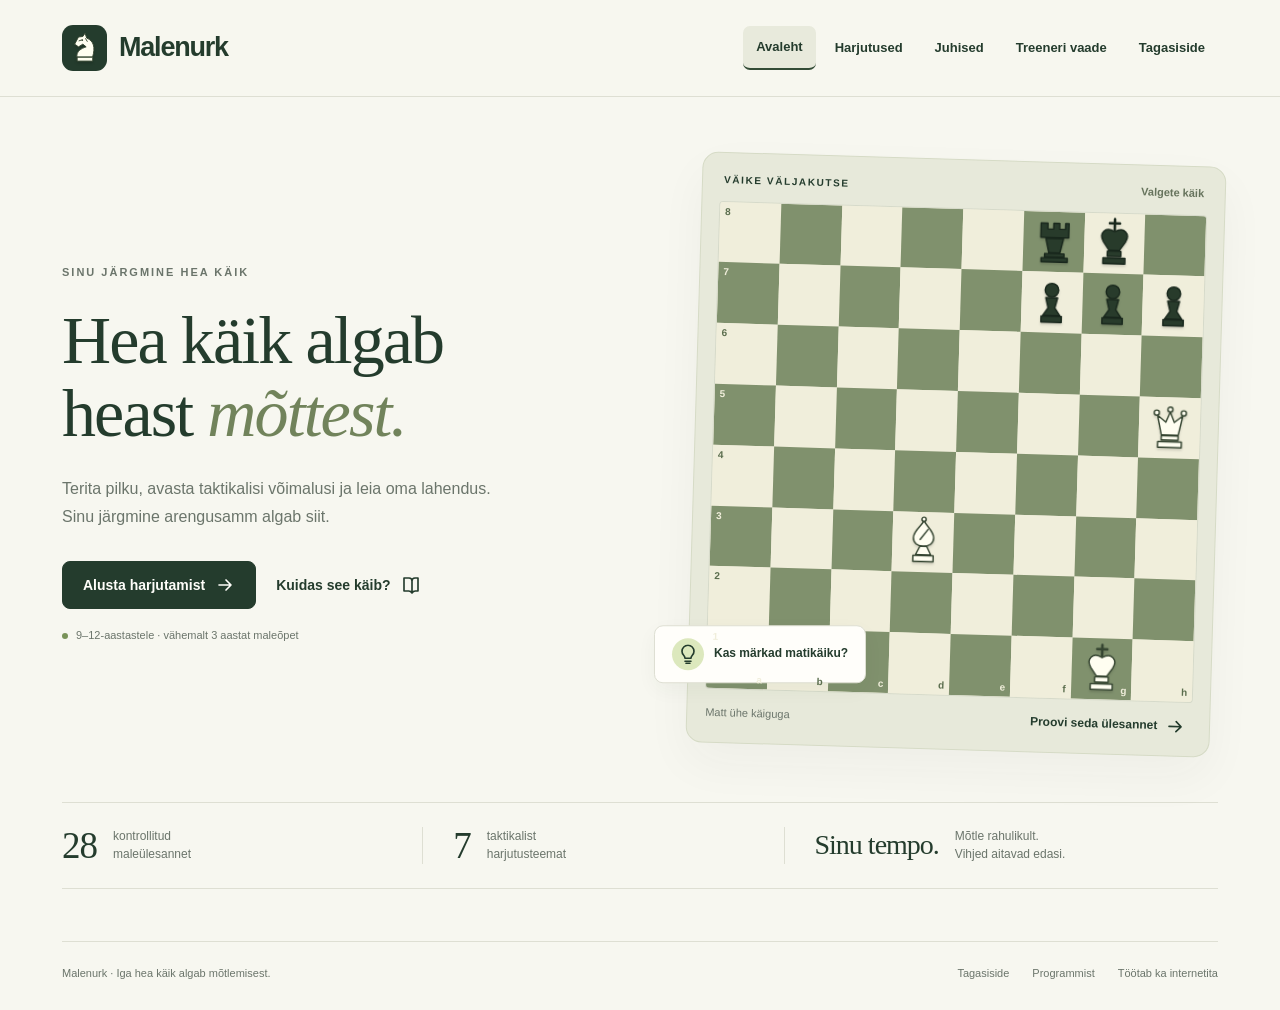
==== commit ce94b563: "Add navigation views, coach session lock, and public feedback Preserve the offline chess app and all" ====
--- a/Malenurk.html
+++ b/Malenurk.html
@@ -2,6 +2,17 @@
 <html lang="et"><head><meta charset="UTF-8"><meta name="viewport" content="width=device-width,initial-scale=1"><meta name="description" content="Malenurk – eestikeelsed maleharjutused vähemalt kolm aastat malet õppinud 9–12-aastastele. 28 ülesannet, vihjed ja treeneri vaade. Töötab ka internetita."><meta name="theme-color" content="#243c2d"><title>Malenurk – iga käik loeb</title><style>@charset "UTF-8";
 :root{--paper:#f7f7f0;--white:#fffefa;--ink:#243c2d;--muted:#6b756b;--line:#dedfd3;--green:#334c36;--lime:#dce8bd;--light:#e8eadc;--square:#f0eedb;--dark:#80916d;--red:#9b493b;--serif:Georgia,'Times New Roman',serif;--sans:'Segoe UI',Arial,sans-serif}
 *{box-sizing:border-box}html{scroll-behavior:smooth}body{margin:0;background:var(--paper);color:var(--ink);font:16px/1.6 var(--sans)}button,input,select,textarea{font:inherit}button,a,input,select,textarea{-webkit-tap-highlight-color:transparent}button,a{touch-action:manipulation}button{cursor:pointer}a{color:inherit}button:disabled{cursor:default;opacity:.48}button:focus-visible,a:focus-visible,input:focus-visible,select:focus-visible,textarea:focus-visible{outline:3px solid #9b7b28;outline-offset:4px}button{color:inherit}.hidden{display:none!important}.wrap{max-width:1240px;margin:auto;padding:0 42px}header{border-bottom:1px solid var(--line);background:rgba(247,247,240,.96)}.nav{min-height:96px;display:flex;align-items:center;justify-content:space-between;gap:28px}.brand{display:flex;align-items:center;gap:12px;font-size:27px;font-weight:700;letter-spacing:-1.2px;background:none;border:0;padding:0}.brand-mark{display:grid;place-items:center;width:45px;height:46px;background:var(--ink);border-radius:11px;color:var(--white)}.brand-mark svg{width:35px;height:35px}.navlinks{display:flex;align-items:center;gap:28px}.navlinks button{border:0;background:none;font-size:14px;font-weight:600;padding:12px 0}.navlinks button.active{border-bottom:2px solid var(--green)}.navlinks .nav-coach{border:1px solid var(--line);padding:10px 17px;border-radius:8px;display:flex;align-items:center;gap:8px}.icon{width:20px;height:20px;fill:none;stroke:currentColor;stroke-width:1.65;stroke-linecap:round;stroke-linejoin:round;display:inline-block;vertical-align:middle;flex-shrink:0}.eyebrow{font-size:11px;letter-spacing:2px;text-transform:uppercase;font-weight:700;color:var(--muted)}h1,h2,h3,p{margin:0}h1,h2{font-family:var(--serif);font-weight:400;letter-spacing:-1.9px;line-height:1.08}h1{font-size:68px}h2{font-size:43px}h3{font-size:18px;line-height:1.35;letter-spacing:-.3px}.muted{color:var(--muted)}.hero{display:grid;grid-template-columns:1.06fr 1fr;gap:76px;align-items:center;padding:62px 0 52px}.hero h1{margin:22px 0 24px}.hero h1 em{color:#71835b;font-weight:400}.hero-copy>p{font-size:16px;line-height:1.8;max-width:440px;color:var(--muted)}.hero-actions{display:flex;gap:20px;align-items:center;margin-top:29px}.btn{border:1px solid var(--line);background:var(--white);padding:13px 20px;min-height:48px;border-radius:8px;display:inline-flex;align-items:center;justify-content:center;gap:10px;font-size:14px;font-weight:600;line-height:1.35;text-decoration:none;transition:background .18s,transform .18s}.btn:hover{background:var(--light)}.btn.primary{background:var(--ink);border-color:var(--ink);color:var(--white)}.btn.primary:hover{background:#3e5940}.btn.lime{background:var(--lime);border-color:var(--lime)}.btn.text{background:none;border:0;padding:10px 0}.hero-note{display:flex;gap:8px;align-items:center;margin-top:18px;font-size:11px;color:var(--muted)}.hero-note .dot{width:6px;height:6px;border-radius:50%;background:#799359}.preview{position:relative;padding:18px;background:#e7e9da;border:1px solid #d6dbc6;border-radius:16px;transform:rotate(1.7deg);box-shadow:0 20px 48px #2637230b}.preview-label{display:flex;align-items:center;justify-content:space-between;margin:0 3px 13px;font-size:10px;letter-spacing:1.6px;font-weight:700}.preview-label span:last-child{font-size:11px;letter-spacing:0;color:#66735c}.preview .board-frame{border-radius:3px}.preview-footer{display:flex;align-items:center;justify-content:space-between;gap:10px;margin-top:14px;font-size:12px}.preview-footer>span{font-size:11px;color:var(--muted)}.preview-footer button{background:none;border:0;display:flex;align-items:center;gap:8px;font-size:12px;font-weight:600}.floating-tag{position:absolute;left:-35px;bottom:60px;background:var(--white);padding:12px 17px;border:1px solid var(--line);border-radius:9px;box-shadow:0 7px 20px #243c2d0b;display:flex;align-items:center;gap:10px;font-size:12px;font-weight:600;transform:rotate(-1.7deg)}.floating-tag .round{display:grid;place-items:center;background:var(--lime);width:32px;height:32px;border-radius:50%}.statbar{display:grid;grid-template-columns:1fr 1fr 1.2fr;border-top:1px solid var(--line);border-bottom:1px solid var(--line);padding:24px 0;margin-bottom:52px}.stat{display:flex;align-items:center;gap:16px;padding:0 30px;border-right:1px solid var(--line)}.stat:first-child{padding-left:0}.stat:last-child{border:0}.stat strong{font-family:var(--serif);font-size:37px;font-weight:400;letter-spacing:-1px;line-height:1}.stat:last-child strong{font-size:28px}.stat span{color:var(--muted);font-size:12px;line-height:1.5}.section-head{display:flex;align-items:flex-end;justify-content:space-between;gap:20px;margin-bottom:25px}.section-head h2{margin-top:8px}.section-head p{font-size:13px;max-width:290px;color:var(--muted)}.setup-grid{display:grid;grid-template-columns:1fr 296px;gap:24px;margin-bottom:56px}.setup-card{border:1px solid var(--line);background:var(--white);border-radius:12px;padding:28px}.field-row{display:flex;align-items:center;gap:10px;margin-bottom:14px}.step{border:1px solid #d4d9c7;border-radius:50%;width:23px;height:23px;display:grid;place-items:center;font-size:10px;color:var(--muted)}.field-row h3{font-size:14px;font-weight:600}.field-row .small{margin-left:auto;color:var(--muted);font-size:11px}.segmented{display:flex;gap:8px;flex-wrap:wrap}.choice{border:1px solid var(--line);background:var(--white);border-radius:7px;min-height:43px;padding:9px 17px;display:inline-flex;align-items:center;justify-content:center;gap:8px;font-size:13px}.choice:hover{background:var(--paper)}.choice.selected{border-color:var(--green);background:#eef1e5;box-shadow:inset 0 0 0 1px var(--green)}.choice .icon{width:17px;height:17px}.setup-field+.setup-field{margin-top:25px}.topics{display:flex;gap:8px;flex-wrap:wrap}.topics .choice{font-size:12px;padding:9px 13px;min-height:40px}.setup-bottom{display:flex;align-items:center;justify-content:space-between;gap:15px;border-top:1px solid var(--line);padding-top:22px;margin-top:25px}.setup-bottom p{font-size:12px;color:var(--muted);max-width:290px}.tip-card{background:var(--ink);color:#f2f2e6;border-radius:12px;padding:29px 27px;display:flex;flex-direction:column;position:relative;overflow:hidden}.tip-card>.icon{height:29px;width:29px;margin-bottom:26px;stroke:#dce8bd}.tip-card h3{font-family:var(--serif);font-size:30px;font-weight:400;line-height:1.15;letter-spacing:-.8px}.tip-card p{font-size:12px;color:#bbc9b5;margin-top:16px}.tip-list{display:grid;gap:15px;margin-top:25px}.tip-list div{display:flex;gap:12px;align-items:center;font-size:12px}.tip-list span{border:1px solid #6a7c62;border-radius:50%;height:24px;width:24px;display:grid;place-items:center;font-size:10px;color:var(--lime)}.tip-card .tip-end{margin-top:auto;padding-top:26px;font-size:10px;letter-spacing:1px;color:#bbc9b5}.footer{display:flex;align-items:center;justify-content:space-between;gap:20px;border-top:1px solid var(--line);padding:23px 0 27px;font-size:11px;color:var(--muted)}.footer-links{display:flex;gap:23px}.footer button{border:0;background:none;padding:0;color:var(--muted);font-size:11px}.board-frame{padding:0;background:var(--square);box-shadow:0 0 0 1px #30422c17;overflow:hidden}.board{display:grid;grid-template-columns:repeat(8,1fr);aspect-ratio:1;user-select:none;touch-action:manipulation;width:100%}.square{position:relative;border:0;border-radius:0;padding:0;background:var(--square);aspect-ratio:1;display:grid;place-items:center;min-width:0;touch-action:manipulation}.square.dark{background:var(--dark)}.square.last{box-shadow:inset 0 0 0 100px #dadb5650}.square.selected{box-shadow:inset 0 0 0 100px #d4d745a6}.square.legal:after{content:'';width:22%;height:22%;border-radius:50%;background:#263c2860;position:absolute}.square.legal.occupied:after{background:transparent;width:88%;height:88%;border:4px solid #304d3477}.piece{width:89%;height:89%;max-height:100%;filter:drop-shadow(0 2px 1px #0002);pointer-events:none;position:relative;z-index:1}.piece.w{--fill:#fffef1;--stroke:#354531}.piece.b{--fill:#283b2b;--stroke:#18271c}.square .coord{position:absolute;font-size:10px;line-height:1;color:#5b6e4e;font-weight:600;z-index:2;pointer-events:none}.square.dark .coord{color:#f0eedb}.coord.rank{top:5px;left:5px}.coord.file{bottom:4px;right:5px}.square:focus-visible{outline:3px solid #ceb232;outline-offset:-3px;z-index:2}.preview .square{pointer-events:none}.exercise{padding:33px 0 48px}.exercise-top{display:flex;align-items:center;justify-content:space-between;gap:20px;margin-bottom:24px}.back{border:0;background:none;padding:0;font-size:12px;display:flex;align-items:center;gap:7px}.session-progress{width:260px;font-size:12px}.session-progress>div:first-child{display:flex;justify-content:space-between;margin-bottom:7px}.track{height:5px;background:#dce0d1;border-radius:10px;overflow:hidden}.track span{display:block;height:100%;background:var(--green);transition:width .3s}.play-grid{display:grid;grid-template-columns:minmax(0,600px) minmax(280px,1fr);gap:42px;align-items:start}.board-shell{padding:15px;background:#e8eadc;border:1px solid #d6dbc6;border-radius:12px}.player{font-size:12px;display:flex;align-items:center;justify-content:space-between;margin:0 0 11px;line-height:1.3}.player.bottom{margin:12px 0 0}.player>span{display:flex;align-items:center;gap:7px}.player-dot{height:13px;width:13px;background:#283b2b;border:1px solid #283b2b;border-radius:50%}.player-dot.white{background:#fffef1}.board-tools{display:flex;align-items:center;justify-content:space-between;font-size:11px;color:var(--muted);padding:12px 2px}.board-tools button{border:0;background:none;font-size:11px;display:flex;gap:6px;align-items:center;padding:4px}.task-panel{padding-top:6px}.task-badges{display:flex;gap:7px;margin-bottom:19px;flex-wrap:wrap}.badge{display:inline-flex;align-items:center;gap:6px;padding:4px 9px;font-size:10px;border:1px solid #d4dbc8;border-radius:5px;background:#eef1e5}.badge.level{background:transparent;color:var(--muted)}.task-panel h1{font-size:40px;line-height:1.15;letter-spacing:-1.2px;margin-bottom:16px}.task-question{font-size:15px;line-height:1.65;margin-bottom:20px}.turn{display:flex;align-items:center;gap:9px;font-size:12px;margin-bottom:20px}.turn-dot{height:9px;width:9px;background:var(--green);border-radius:50%}.feedback{font-size:13px;border:1px solid var(--line);background:var(--white);border-radius:8px;padding:14px 16px;margin:17px 0;min-height:67px;line-height:1.6}.feedback.wrong{border-color:#d8b5a8;background:#faf1e9;color:#864638}.feedback.good{border-color:#a8bb8a;background:#edf2e2}.task-actions{display:flex;gap:8px;flex-wrap:wrap}.task-actions .btn{font-size:12px;padding:12px 13px;flex:1}.hint-list{display:grid;gap:9px;margin-top:15px}.hint{padding:13px 15px;font-size:12px;border-left:3px solid #a7ba79;background:#edf0e2;border-radius:0 7px 7px 0}.hint strong{display:block;font-size:10px;text-transform:uppercase;letter-spacing:1px;margin-bottom:3px}.solution-box{border-top:1px solid var(--line);margin-top:21px;padding-top:20px}.solution-box h3{font-size:14px;margin-bottom:7px}.solution-box p{font-size:13px;line-height:1.8}.solution-line{font-weight:600;letter-spacing:.3px;padding:9px 0;color:#3c5534}.solution-meta{font-size:11px!important;color:var(--muted);margin-top:13px}.next-btn{width:100%;margin-top:19px}.session-dots{display:flex;gap:6px;flex-wrap:wrap;margin-top:27px}.session-dot{display:grid;place-items:center;height:25px;min-width:25px;padding:0 4px;border:1px solid #d5dacb;border-radius:5px;font-size:10px;color:var(--muted)}.session-dot.current{border-color:var(--green);background:#e6ebd7;color:var(--green)}.session-dot.ok{background:var(--green);color:white;border-color:var(--green)}.session-dot.revealed{background:#e7dacc;color:#705d44}.help-note{font-size:11px;color:var(--muted);margin-top:15px}.page{padding:45px 0 60px}.page-intro{margin:15px 0 30px;color:var(--muted);max-width:680px;font-size:14px}.filters{display:flex;gap:15px;flex-wrap:wrap;margin:25px 0}.filters label{font-size:11px;color:var(--muted);display:grid;gap:5px}.filters select{background:var(--white);border:1px solid var(--line);border-radius:6px;padding:10px 34px 10px 12px;font-size:13px;color:var(--ink);min-height:44px}.coach-tools{display:flex;justify-content:space-between;align-items:center;gap:15px;flex-wrap:wrap}.coach-tools .btn{font-size:12px}.puzzle-list{display:grid;gap:12px}.puzzle-entry{background:var(--white);border:1px solid var(--line);border-radius:9px;overflow:hidden}.puzzle-entry summary{padding:18px 22px;cursor:pointer;display:flex;align-items:center;gap:14px;list-style:none;font-size:14px}.puzzle-entry summary:after{content:'+';margin-left:auto;color:var(--muted);font-size:20px}.puzzle-entry[open] summary:after{content:'−'}.entry-id{font-size:10px;color:var(--muted);min-width:36px}.entry-name{font-weight:600;flex:1}.entry-details{border-top:1px solid var(--line);padding:20px 22px;display:grid;grid-template-columns:190px 1fr;gap:25px;font-size:12px}.entry-copy p{margin:8px 0}.entry-copy .btn{font-size:11px;margin-top:9px;min-height:42px}.entry-copy code{word-break:break-all;color:var(--muted);font-size:10px}.entry-copy ul{padding-left:18px}.results-hero{text-align:center;margin:14px auto 29px;max-width:650px}.result-symbol{display:grid;place-items:center;background:var(--lime);height:60px;width:60px;border-radius:50%;margin:0 auto 18px}.result-symbol .icon{width:29px;height:29px}.results-hero h1{font-size:51px}.results-hero p{margin-top:16px;color:var(--muted);font-size:14px}.result-stats{display:grid;grid-template-columns:repeat(4,1fr);border:1px solid var(--line);border-radius:10px;background:var(--white);padding:25px;margin:0 auto 27px;max-width:850px}.result-stats>div{text-align:center;border-right:1px solid var(--line)}.result-stats>div:last-child{border:0}.result-stats strong{display:block;font-family:var(--serif);font-size:39px;font-weight:400;line-height:1.2}.result-stats span{font-size:11px;color:var(--muted)}.results-detail{max-width:850px;margin:auto;display:grid;grid-template-columns:1fr 1fr;gap:20px}.result-card{padding:23px;border:1px solid var(--line);background:var(--white);border-radius:10px}.result-card h3{font-size:15px;margin-bottom:13px}.result-card p{font-size:12px;line-height:1.8}.topic-result{display:flex;align-items:center;justify-content:space-between;gap:12px;font-size:12px;margin:13px 0}.result-actions{max-width:850px;margin:24px auto;display:flex;gap:10px;justify-content:center;flex-wrap:wrap}.result-actions .btn{font-size:12px}.result-history{max-width:850px;margin:27px auto 0}.result-history summary{font-size:13px;cursor:pointer}.history-row{padding:10px 0;border-bottom:1px solid var(--line);display:flex;justify-content:space-between;gap:12px;font-size:12px}.form-card{max-width:850px;background:var(--white);border:1px solid var(--line);padding:28px;border-radius:12px}.form-card fieldset{border:0;padding:17px 0;margin:0;border-bottom:1px solid var(--line)}.form-card legend{float:left;width:100%;font-size:13px;font-weight:600;margin-bottom:12px}.rating{display:flex;gap:10px;clear:both}.rating label{position:relative}.rating input{position:absolute;opacity:0}.rating span{display:grid;place-items:center;min-width:43px;height:43px;border:1px solid var(--line);border-radius:6px;font-size:13px;cursor:pointer}.rating input:checked+span{background:var(--green);border-color:var(--green);color:white}.rating input:focus-visible+span{outline:3px solid #9b7b28;outline-offset:2px}.scale-label{font-size:11px;color:var(--muted);margin-bottom:10px}.text-field{display:grid;gap:8px;margin-top:22px;font-size:13px}.text-field input,.text-field textarea{border:1px solid #cbd1c0;background:var(--white);border-radius:6px;padding:11px;max-width:100%;color:var(--ink)}textarea{resize:vertical}.form-actions{display:flex;gap:10px;flex-wrap:wrap;margin-top:25px}.form-status{font-size:12px;margin-top:14px}.assessment-tip{background:#e9eddc;padding:15px 18px;border-radius:8px;margin:0 0 24px;font-size:12px;max-width:850px}dialog{border:1px solid var(--line);border-radius:14px;background:var(--white);color:var(--ink);max-width:570px;width:calc(100% - 32px);padding:31px;max-height:85vh;overflow:auto;box-shadow:0 20px 80px #14201933}dialog::backdrop{background:#1a2b246b;backdrop-filter:blur(3px)}dialog h2{font-size:33px;margin-bottom:18px;letter-spacing:-1px}dialog p,dialog li{font-size:13px;line-height:1.8}dialog ol{padding-left:20px}dialog .close{float:right;border:0;background:none;font-size:23px;line-height:1;padding:0 0 10px 12px}dialog .dialog-foot{margin-top:20px;font-size:11px;color:var(--muted)}.promotion-options{display:flex;gap:10px}.promotion-options button{flex:1;padding:10px 5px;background:var(--paper);border:1px solid var(--line);border-radius:8px;font-size:11px;display:grid;place-items:center}.promotion-options .piece{width:57px;height:57px}.promotion-title{font-size:13px;margin-bottom:15px}.leave-actions{display:flex;gap:10px;margin-top:22px}.sr-only{position:absolute;width:1px;height:1px;padding:0;margin:-1px;overflow:hidden;clip:rect(0,0,0,0);white-space:nowrap;border:0}@media(min-width:1400px){.hero{gap:100px}.hero h1{font-size:73px}}@media(max-width:1000px){.wrap{padding:0 28px}.hero{gap:45px;padding-top:45px}h1{font-size:53px}.floating-tag{left:-20px;bottom:52px}.navlinks{gap:20px}.setup-grid{grid-template-columns:1fr 250px}.setup-card{padding:23px}.tip-card{padding:26px 23px}.stat{padding:0 22px}.play-grid{gap:25px;grid-template-columns:minmax(0,1.2fr) minmax(270px,1fr)}.task-panel h1{font-size:34px}.task-actions .btn{padding:11px 9px}.task-question{font-size:14px}}@media(max-width:760px){.wrap{padding:0 22px}.nav{min-height:79px;gap:15px}.brand{font-size:24px}.brand-mark{width:38px;height:39px}.navlinks{gap:15px}.navlinks button{font-size:12px}.navlinks .nav-coach{padding:8px 10px}.navlinks .nav-coach .icon{display:none}.navlinks .nav-home{display:none}.hero{gap:35px;grid-template-columns:1fr 1fr;padding:42px 0}.hero h1{font-size:44px;letter-spacing:-1.3px;margin:17px 0}.hero-copy>p{font-size:13px;line-height:1.7}.eyebrow{font-size:9px;letter-spacing:1.4px}.hero-actions{flex-direction:column;align-items:flex-start;gap:7px;margin-top:20px}.hero-actions .btn{font-size:12px;padding:12px 15px}.hero-note{font-size:10px}.preview{padding:11px}.preview-label{font-size:8px;letter-spacing:.8px;margin-bottom:9px}.preview-label span:last-child{font-size:9px}.preview-footer{margin-top:8px}.preview-footer>span{display:none}.floating-tag{left:-22px;bottom:42px;font-size:10px;padding:9px 12px}.floating-tag .round{height:25px;width:25px}.statbar{padding:20px 0;margin-bottom:37px;grid-template-columns:.8fr .75fr 1.1fr}.stat{padding:0 15px;gap:10px}.stat strong{font-size:29px}.stat:last-child strong{font-size:22px}.stat span{font-size:10px}.setup-grid{grid-template-columns:1fr 230px;gap:16px;margin-bottom:38px}.setup-card{padding:20px}.setup-bottom{align-items:flex-start;flex-direction:column}.tip-card{padding:24px 20px}.tip-card h3{font-size:26px}.tip-list div{font-size:11px}.section-head h2{font-size:34px}.section-head p{max-width:230px;font-size:12px}.choice{font-size:12px;padding:8px 13px}.topics .choice{font-size:11px}.field-row .small{display:none}.play-grid{grid-template-columns:minmax(0,1fr) 270px;gap:20px}.task-panel h1{font-size:29px}.board-shell{padding:10px}.task-badges{margin-bottom:12px}.task-question{font-size:13px}.task-actions{display:grid;grid-template-columns:1fr}.feedback{font-size:12px;padding:11px;min-height:0}.turn{margin-bottom:10px}.solution-box p{font-size:12px}.square .coord{font-size:8px}.footer{font-size:10px}.footer-links{gap:15px}.footer button{font-size:10px}.session-progress{width:190px}.entry-details{grid-template-columns:150px 1fr}.puzzle-entry summary{padding:14px;gap:8px;font-size:12px}.puzzle-entry summary .badge{font-size:9px}.entry-id{min-width:30px}.result-stats{padding:20px 10px}.result-stats span{font-size:10px}}@media(max-width:620px){.wrap{padding:0 20px}.hero{grid-template-columns:1fr;gap:32px;padding:36px 0}.hero-copy>p{max-width:470px;font-size:14px}.hero h1{font-size:54px}.hero-actions{flex-direction:row;align-items:center;gap:22px}.hero-note{margin-top:14px}.preview{width:min(370px,93%);margin:5px auto 8px;padding:13px}.floating-tag{left:-16px}.hero .eyebrow{font-size:10px}.statbar{grid-template-columns:1fr 1fr 1.3fr;gap:0}.stat{flex-direction:column;align-items:flex-start;gap:8px;padding:0 12px}.stat:first-child{padding-left:0}.stat:last-child strong{font-size:22px;white-space:nowrap}.stat span{font-size:10px}.section-head{align-items:flex-start;flex-direction:column;gap:10px}.section-head p{max-width:100%}.setup-grid{grid-template-columns:1fr}.tip-card{display:none}.setup-bottom{flex-direction:row;align-items:center}.setup-bottom .btn{flex-shrink:0;font-size:12px;padding:12px 15px}.setup-bottom p{font-size:10px}.setup-field+.setup-field{margin-top:23px}.footer{align-items:flex-start;flex-direction:column;gap:12px}.navlinks button{font-size:11px}.navlinks{gap:13px}.brand{font-size:22px;gap:9px}.navlinks .nav-coach{padding:8px}.brand-mark{width:35px;height:36px}.nav-coach .coach-word{display:none}.exercise{padding-top:22px}.exercise-top{gap:12px}.session-progress{width:160px;font-size:11px}.back{font-size:11px}.play-grid{display:flex;flex-direction:column;gap:15px}.board-column,.task-panel{width:100%}.board-column{max-width:510px;margin:auto}.task-panel{padding-top:5px}.task-panel h1{font-size:34px}.task-badges{margin-bottom:12px}.task-question{font-size:14px;margin-bottom:12px}.task-actions{display:flex}.task-actions .btn{font-size:12px;padding:12px}.board-tools{padding:6px 2px}.board-tools>span{font-size:10px}.feedback{font-size:13px}.solution-box p{font-size:13px}.session-dots{margin-top:20px}.page{padding-top:29px}.page>h1{font-size:43px}.page-intro{font-size:13px}.coach-tools{gap:5px}.filters{gap:10px;margin:15px 0}.filters select{max-width:190px;font-size:12px;padding:10px}.puzzle-entry summary{flex-wrap:wrap;gap:7px}.entry-name{min-width:140px}.puzzle-entry summary .badge{font-size:9px}.puzzle-entry summary:after{display:none}.entry-details{grid-template-columns:1fr;padding:18px}.entry-details .board-frame{max-width:240px}.result-stats{grid-template-columns:1fr 1fr;row-gap:20px}.result-stats>div:nth-child(2){border:0}.result-stats strong{font-size:37px}.results-detail{grid-template-columns:1fr;gap:13px}.results-hero h1{font-size:40px}.result-actions{flex-direction:column}.form-card{padding:20px}.form-card legend{font-size:12px}.text-field{font-size:12px}.form-actions .btn{font-size:12px}.form-card fieldset{padding:16px 0}.promotion-options{gap:6px}.promotion-options .piece{width:48px;height:48px}dialog{padding:23px}.history-row{font-size:11px}}@media(prefers-reduced-motion:reduce){*{scroll-behavior:auto!important;transition:none!important}}
+
+/* Versioon 1.1: eraldi menüüvaated, treenerilukk ja avalik tagasiside. */
+.nav{gap:24px}.navlinks{gap:6px}.navlinks button{min-height:44px;padding:10px 13px;border-radius:7px;font-size:13px;white-space:nowrap}.navlinks button.active{background:var(--light);border-bottom:2px solid var(--green)}.navlinks button:hover{background:var(--light)}
+.exercise-selection .section-head{margin-bottom:30px}.selection-intro{margin-top:14px;color:var(--muted);font-size:17px}.exercise-selection .setup-grid{margin-top:0}.exercise-selection .section-head>div{flex:1}
+.instruction-grid{display:grid;grid-template-columns:repeat(2,minmax(0,1fr));gap:20px;margin-bottom:25px}.instruction-card{padding:28px;border:1px solid var(--line);background:var(--white);border-radius:12px}.instruction-card .step{margin-bottom:18px}.instruction-card h2,.notation-card h2,.feedback-delivery h2{font:600 19px/1.35 var(--sans);letter-spacing:-.3px;margin-bottom:12px}.instruction-card p,.notation-card p{font-size:14px;color:var(--muted);line-height:1.8}.notation-card{padding:28px;background:var(--light);border-radius:12px;margin-bottom:25px}.notation-card dl{display:flex;gap:20px;flex-wrap:wrap;margin:20px 0}.notation-card dl div{display:flex;align-items:center;gap:8px}.notation-card dt{font-weight:700;display:grid;place-items:center;background:var(--white);border-radius:5px;width:32px;height:32px}.notation-card dd{margin:0;font-size:13px}.instructions-page>.btn{margin-top:22px}
+.login-page{min-height:65vh;display:grid;place-items:center;padding-top:50px;padding-bottom:50px}.login-card{width:100%;max-width:520px;padding:42px;border:1px solid var(--line);background:var(--white);border-radius:16px}.login-symbol{display:grid;place-items:center;background:var(--lime);width:52px;height:52px;border-radius:14px;margin-bottom:22px}.login-symbol .icon{width:27px;height:27px}.login-card h1{font-size:40px;letter-spacing:-1.4px;margin:14px 0 18px}.login-card>p{color:var(--muted);font-size:14px}.login-card .text-field{margin-top:25px}.login-card .btn.primary{width:100%}.login-card>.btn.text{margin-top:20px}.login-card .form-status{color:var(--red);margin:10px 0;min-height:24px}.coach-heading{display:flex;justify-content:space-between;gap:16px;align-items:center;margin-bottom:18px}.coach-heading .btn{font-size:12px}
+.feedback-page{max-width:870px;margin:auto}.feedback-page .page-intro{margin-bottom:10px;max-width:720px}.feedback-instruction{font-weight:600;font-size:14px;margin-bottom:12px}.feedback-audience{font-size:13px;color:var(--muted);margin-bottom:24px}.contact-card{padding:22px 26px;border:1px solid #cbd5bc;background:var(--light);border-radius:10px;margin-bottom:22px;font-size:14px}.contact-card p+p{margin-top:5px}.contact-card a,.feedback-delivery a{overflow-wrap:anywhere;text-underline-offset:3px}.feedback-page .form-card{max-width:none}.author-field{margin-top:0;margin-bottom:24px}.feedback-page textarea{min-height:125px;resize:vertical}.feedback-page fieldset{scroll-margin-top:30px}.feedback-page .text-field{scroll-margin-top:30px}.feedback-page .form-actions{flex-wrap:wrap}.feedback-delivery{margin-top:30px;padding:24px;background:var(--paper);border:1px solid var(--line);border-radius:10px}.feedback-delivery p{font-size:13px;color:var(--muted);line-height:1.8}.feedback-delivery p+p{margin-top:10px}.mail-fallback{display:inline-block;margin-top:14px;font-size:13px;text-underline-offset:4px}.form-status.error{color:var(--red);font-weight:600}[aria-invalid="true"]{outline:2px solid var(--red);outline-offset:3px}.form-status:not(:empty){padding-top:10px}
+@media(max-width:1050px){.nav{flex-wrap:wrap;padding-top:19px;padding-bottom:17px;gap:14px}.navlinks{width:100%;justify-content:space-between}.navlinks button{flex:1}.login-page{padding-top:35px}.hero{padding-top:45px}}
+@media(max-width:620px){.navlinks{display:grid;grid-template-columns:repeat(3,minmax(0,1fr));gap:5px}.navlinks button{white-space:normal;padding:9px 5px;font-size:12px;line-height:1.3}.instruction-grid{grid-template-columns:1fr;gap:14px}.instruction-card,.notation-card{padding:22px}.login-card{padding:26px}.login-card h1{font-size:34px}.coach-heading{align-items:flex-start;flex-direction:column}.feedback-page .form-actions{align-items:stretch;flex-direction:column}.contact-card{padding:18px}.feedback-delivery{padding:18px}.feedback-page .rating{gap:9px}.feedback-page .rating label{flex:1}.feedback-page .rating label>span:first-of-type{width:100%;max-width:50px}.exercise-selection .setup-bottom{align-items:flex-start;flex-direction:column}.exercise-selection .setup-bottom .btn{width:100%}.selection-intro{font-size:15px}.instruction-card h2{font-size:18px}}
+
+.question-error{font-size:13px;color:var(--red);font-weight:600;margin-top:10px}
 </style></head><body>
 <div id="app"></div><noscript><p>Malenurk vajab JavaScripti. Luba see brauseri seadetes ja ava fail uuesti.</p></noscript>
 <dialog id="modal" aria-label="Malenurga juhised"><div id="modal-content"></div></dialog>
@@ -3445,12 +3456,38 @@
 function applyMove(c,u){return c.move({from:u.slice(0,2),to:u.slice(2,4),promotion:u[4]||'q'});}
 function notation(s){return s.replace(/^[KQRBN]/,x=>({K:'K',Q:'L',R:'V',B:'O',N:'R'}[x])).replace(/=([QRBN])/,(_,x)=>'='+({Q:'L',R:'V',B:'O',N:'R'}[x]));}
 function lineText(p,line=p.solution){const c=new Chess(p.fen);return line.map((u,i)=>{const side=c.turn(),number=c.fen().split(' ')[5];const m=applyMove(c,u);return `${i===0&&side==='b'?number+'… ':side==='w'?number+'. ':''}${notation(m.san)}`;}).join('  ');}
-const state={page:'home',config:{level:'all',topic:'all',count:'5'},coach:{level:'all',topic:'all'},session:null,game:null,selected:null,orientation:'w',assessment:{},feedback:{},drag:null};
+const state={page:'home',config:{level:'all',topic:'all',count:'5'},coach:{level:'all',topic:'all'},session:null,game:null,selected:null,orientation:'w',assessment:{},feedback:{},drag:null,coachUnlocked:false};
 let pendingPromotion=null;
 function getPool(config=state.config){return PUZZLES.filter(p=>(config.level==='all'||p.level===Number(config.level))&&(config.topic==='all'||p.topic===config.topic)).sort((a,b)=>a.level-b.level||TOPICS.findIndex(t=>t.id===a.topic)-TOPICS.findIndex(t=>t.id===b.topic));}
-function nav(){return `<header><div class="wrap nav"><button class="brand" data-action="home" aria-label="Malenurk, avaleht"><span class="brand-mark">${pieceSVG({type:'n',color:'w'})}</span>Malenurk<span class="sr-only"> – maleharjutused</span></button><nav class="navlinks" aria-label="Peamenüü"><button class="nav-home ${state.page==='home'?'active':''}" data-action="home">Avaleht</button><button data-action="help">Kuidas kasutada?</button><button class="nav-coach ${state.page==='coach'?'active':''}" data-action="coach">${icon('book')}<span>Treeneri<span class="coach-word"> vaade</span></span></button></nav></div></header>`;}
-function footer(){return `<footer class="footer"><span>Malenurk · Iga hea käik algab mõtlemisest.</span><div class="footer-links"><button data-action="expert">Õpetaja hinnang</button><button data-action="about">Programmist</button><span>Töötab ka internetita</span></div></footer>`;}
-function render(){document.documentElement.lang='et';$('#app').innerHTML=nav()+`<main class="wrap" id="main">${({home:homePage,play:playPage,coach:coachPage,results:resultsPage,expert:expertPage}[state.page]||homePage)()}${footer()}</main>`;document.title=`${state.page==='play'?'Harjutamine · ':state.page==='coach'?'Treeneri vaade · ':state.page==='results'?'Tulemused · ':state.page==='expert'?'Õpetaja hinnang · ':''}Malenurk`;bindForms();}
+function nav(){
+ const active=['play','results'].includes(state.page)?'exercises':state.page==='coach-login'?'coach':state.page;
+ const items=[['home','Avaleht'],['exercises','Harjutused'],['instructions','Juhised'],['coach','Treeneri vaade'],['expert','Tagasiside']];
+ return `<header><div class="wrap nav"><button class="brand" data-action="home" aria-label="Malenurk, avaleht"><span class="brand-mark">${pieceSVG({type:'n',color:'w'})}</span>Malenurk<span class="sr-only"> – maleharjutused</span></button><nav class="navlinks" aria-label="Peamenüü">${items.map(([id,label])=>`<button data-action="${id}" class="${active===id?'active':''}" ${active===id?'aria-current="page"':''}>${label}</button>`).join('')}</nav></div></header>`;
+}
+function footer(){return `<footer class="footer"><span>Malenurk · Iga hea käik algab mõtlemisest.</span><div class="footer-links"><button data-action="expert">Tagasiside</button><button data-action="about">Programmist</button><span>Töötab ka internetita</span></div></footer>`;}
+function render(){
+ if(state.page==='coach'&&!state.coachUnlocked)state.page='coach-login';
+ document.documentElement.lang='et';
+ const pages={home:homePage,exercises:exercisesPage,instructions:instructionsPage,play:playPage,coach:coachPage,'coach-login':coachLoginPage,results:resultsPage,expert:expertPage};
+ $('#app').innerHTML=nav()+`<main class="wrap" id="main">${(pages[state.page]||homePage)()}${footer()}</main>`;
+ const titles={exercises:'Harjutused',instructions:'Juhised',play:'Harjutamine',coach:'Treeneri vaade','coach-login':'Treeneri sisselogimine',results:'Tulemused',expert:'Tagasiside'};
+ document.title=(titles[state.page]?titles[state.page]+' · ':'')+'Malenurk';
+ bindForms();
+}
+function exercisesPage(){return `<section class="page exercise-selection" aria-labelledby="setup-title"><div class="section-head"><div><div class="eyebrow">Väike trenn. Teravam mõte.</div><h1 id="setup-title">Harjutused</h1><p class="selection-intro">Millist oskust täna treenime?</p></div><p>Vali sobiv tase ja teema.<br>Siin ei käi aeg sinu vastu.</p></div><div class="setup-grid"><div class="setup-card">${setupFields()}<div class="setup-bottom"><p id="pool-info" role="status">${poolInfo()}</p><button class="btn primary" data-action="start">Läheme lauale ${icon('arrow')}</button></div></div><aside class="tip-card">${icon('bulb')}<h3>Mõtle nagu<br>maletaja.</h3><p>Enne käiku võta hetk ja vaata kogu lauda.</p><div class="tip-list"><div><span>1</span>Millised šahhid on võimalikud?</div><div><span>2</span>Kas mõni malend on kaitseta?</div><div><span>3</span>Mida vastane ähvardab?</div></div><div class="tip-end">HEA PLAAN ON POOL VÕITU.</div></aside></div></section>`;}
+function instructionsPage(){
+ const steps=[
+  ['Vali oma harjutuskord.','Ava „Harjutused“ ja vali tase, teema ning 5, 10 või kõik sobivad ülesanded. Näed enne alustamist tegelikku saadaolevate ülesannete arvu. Väiksemas valikus ülesandeid ei dubleerita.'],
+  ['Vali malend ja tee käik.','Vajuta oma malendile ning seejärel sihtruudule. Võimalikud sihtruudud on tähistatud. Arvutis võid malendit ka lohistada; puuteekraanil puuduta malendit ja sihtruutu. Klaviatuuril vali ruut tabeldusklahvi või nooltega ning kinnita sisestusklahviga.'],
+  ['Proovi uuesti ja kasuta vihjeid.','Vale käik võetakse tagasi ning õiget lahendust ei avaldata. Seaduslik vale käik lisab eksimuse, ebaseaduslik katse annab juhise. Esimene vihje aitab ideed märgata, teine suunab konkreetsemalt. „Taasta algseis“ säilitab avatud vihjed ja eksimuste arvu.'],
+  ['Jätka mitmekäigulist lahendust.','Kahekäigulises matis ja pikemas materjalivõidus ei piisa esimesest õigest käigust. Programm teeb vastase käigu ja ootab sinu järgmist käiku. Etturi viimasele reale jõudmisel vali avanevas aknas lipp, vanker, oda või ratsu. Mõnikord on õige just alamuundamine.'],
+  ['Vaata lahenduse mõtet.','„Vaata lahendust“ näitab käike ja selgitust ning märgib ülesande läbituks, kuid mitte õigesti lahendatuks. Ise leitud vastuse järel näed samuti põhjendust. Järgmise ülesande juurde saab pärast lahendamist või lahenduse avamist.'],
+  ['Mõtesta oma tulemusi.','Edukus on õigesti lahendatud ülesannete osakaal läbitud ülesannetest. Õigeks loetakse ka pärast vihjet või eksimust leitud vastus. Esimesel katsel ja vihjeta lahendatud ülesanded kuvatakse eraldi. Lõpus saad korrata komplekti, valida raskema taseme või korrata keerulisi teemasid. Üks harjutuskord ei mõõda üldist maletugevust.']
+ ];
+ return `<section class="page instructions-page"><div class="eyebrow">Üks mõte korraga</div><h1>Juhised</h1><p class="page-intro">Malenurk on taktika harjutamiseks 9–12-aastastele noortele, kes on õppinud malet vähemalt kolm aastat. Võta aega mõtlemiseks ja märka iga käigu mõtet.</p><div class="instruction-grid">${steps.map(([title,text],i)=>`<article class="instruction-card"><span class="step">${i+1}</span><h2>${title}</h2><p>${text}</p></article>`).join('')}</div><div class="notation-card"><h2>Eestikeelsed malenditähised</h2><dl>${[['K','kuningas'],['L','lipp'],['V','vanker'],['O','oda'],['R','ratsu'],['x','löök'],['+','šahh'],['#','matt']].map(([sign,label])=>`<div><dt>${sign}</dt><dd>${label}</dd></div>`).join('')}</dl><p>Näiteks Rf7+ tähendab ratsu käiku ruudule f7 koos šahhiga.</p></div><div class="assessment-tip">Tulemused ja salvestamata tagasiside säilivad ainult avatud lehe tööseansi jooksul. Lehe sulgemisel või värskendamisel need kaovad. Laadi täidetud tagasiside enne alla.</div><button class="btn primary" data-action="exercises">Vali harjutuskord ${icon('arrow')}</button></section>`;
+}
+function coachLoginPage(){return `<section class="page login-page"><div class="login-card"><span class="login-symbol">${icon('shield')}</span><div class="eyebrow">Treeneri töölaud</div><h1>Treeneri sisselogimine</h1><p>Treeneri vaates saad vaadata ülesandeid, vihjeid ja lahendusi.</p><form id="login-form" novalidate><label class="text-field">Salasõna<input type="password" name="password" autocomplete="current-password" required aria-describedby="login-status"></label><p id="login-status" class="form-status" role="status" aria-live="polite"></p><button class="btn primary" type="submit">Sisene treeneri vaatesse ${icon('arrow')}</button></form><button class="btn text" data-action="home">${icon('back')} Tagasi avalehele</button></div></section>`;}
+
 function board(c,interactive=false,orientation='w',last=null){
  const files=orientation==='w'?'abcdefgh':'hgfedcba';const ranks=orientation==='w'?'87654321':'12345678';let squares='';let legal=[];
  if(interactive&&state.selected)legal=c.moves({square:state.selected,verbose:true}).map(m=>m.to);
@@ -3459,7 +3496,7 @@
  }
  return `<div class="board-frame"><div class="board" ${interactive?'aria-label="Malelaud. Vali malend, seejärel sihtruut. Klaviatuuril kasuta tabeldusklahvi, nooli ja sisestusklahvi."':'role="img" aria-label="Maleülesande seisu eelvaade"'}>${squares}</div></div>`;
 }
-function homePage(){const demo=PUZZLES.find(p=>p.id==='m1-3');return `<section class="hero"><div class="hero-copy"><div class="eyebrow">Sinu järgmine hea käik</div><h1>Hea käik algab<br>heast <em>mõttest.</em></h1><p>Terita pilku, avasta taktikalisi võimalusi ja leia oma lahendus. Sinu järgmine arengusamm algab siit.</p><div class="hero-actions"><button class="btn primary" data-action="setup">Alusta harjutamist ${icon('arrow')}</button><button class="btn text" data-action="help">Kuidas see käib? ${icon('book')}</button></div><div class="hero-note"><span class="dot"></span>9–12-aastastele · vähemalt 3 aastat maleõpet</div></div><div class="preview"><div class="preview-label"><span>VÄIKE VÄLJAKUTSE</span><span>Valgete käik</span></div>${board(new Chess(demo.fen))}<div class="floating-tag"><span class="round">${icon('bulb')}</span>Kas märkad matikäiku?</div><div class="preview-footer"><span>Matt ühe käiguga</span><button data-action="demo">Proovi seda ülesannet ${icon('arrow')}</button></div></div></section><div class="statbar"><div class="stat"><strong>28</strong><span>kontrollitud<br>maleülesannet</span></div><div class="stat"><strong>7</strong><span>taktikalist<br>harjutusteemat</span></div><div class="stat"><strong>Sinu tempo.</strong><span>Mõtle rahulikult.<br>Vihjed aitavad edasi.</span></div></div><section id="harjuta" aria-labelledby="setup-title"><div class="section-head"><div><div class="eyebrow">Väike trenn. Teravam mõte.</div><h2 id="setup-title">Millist oskust täna treenime?</h2></div><p>Vali sobiv tase ja teema.<br>Siin ei käi aeg sinu vastu.</p></div><div class="setup-grid"><div class="setup-card">${setupFields()}<div class="setup-bottom"><p id="pool-info">${poolInfo()}</p><button class="btn primary" data-action="start">Läheme lauale ${icon('arrow')}</button></div></div><aside class="tip-card">${icon('bulb')}<h3>Mõtle nagu<br>maletaja.</h3><p>Enne käiku võta hetk ja vaata kogu lauda.</p><div class="tip-list"><div><span>1</span>Millised šahhid on võimalikud?</div><div><span>2</span>Kas mõni malend on kaitseta?</div><div><span>3</span>Mida vastane ähvardab?</div></div><div class="tip-end">HEA PLAAN ON POOL VÕITU.</div></aside></div></section>`;}
+function homePage(){const demo=PUZZLES.find(p=>p.id==='m1-3');return `<section class="hero"><div class="hero-copy"><div class="eyebrow">Sinu järgmine hea käik</div><h1>Hea käik algab<br>heast <em>mõttest.</em></h1><p>Terita pilku, avasta taktikalisi võimalusi ja leia oma lahendus. Sinu järgmine arengusamm algab siit.</p><div class="hero-actions"><button class="btn primary" data-action="setup">Alusta harjutamist ${icon('arrow')}</button><button class="btn text" data-action="help">Kuidas see käib? ${icon('book')}</button></div><div class="hero-note"><span class="dot"></span>9–12-aastastele · vähemalt 3 aastat maleõpet</div></div><div class="preview"><div class="preview-label"><span>VÄIKE VÄLJAKUTSE</span><span>Valgete käik</span></div>${board(new Chess(demo.fen))}<div class="floating-tag"><span class="round">${icon('bulb')}</span>Kas märkad matikäiku?</div><div class="preview-footer"><span>Matt ühe käiguga</span><button data-action="demo">Proovi seda ülesannet ${icon('arrow')}</button></div></div></section><div class="statbar"><div class="stat"><strong>28</strong><span>kontrollitud<br>maleülesannet</span></div><div class="stat"><strong>7</strong><span>taktikalist<br>harjutusteemat</span></div><div class="stat"><strong>Sinu tempo.</strong><span>Mõtle rahulikult.<br>Vihjed aitavad edasi.</span></div></div>`; }
 function setupFields(){return `<div class="setup-field"><div class="field-row"><span class="step">1</span><h3>Harjutustase</h3><span class="small">Programmi raskusaste</span></div><div class="segmented" role="group" aria-label="Harjutustase">${[['all','Kõik tasemed'],...LEVELS.map((n,i)=>[String(i),n])].map(([id,n])=>`<button class="choice ${state.config.level===id?'selected':''}" aria-pressed="${state.config.level===id}" data-action="level" data-value="${id}">${n}</button>`).join('')}</div></div><div class="setup-field"><div class="field-row"><span class="step">2</span><h3>Harjutuse teema</h3></div><div class="topics" role="group" aria-label="Harjutuse teema">${[{id:'all',name:'Kõik teemad',icon:'diamond'},...TOPICS].map(t=>`<button class="choice ${state.config.topic===t.id?'selected':''}" aria-pressed="${state.config.topic===t.id}" data-action="topic" data-value="${t.id}">${icon(t.icon)}${t.name}</button>`).join('')}</div></div><div class="setup-field"><div class="field-row"><span class="step">3</span><h3>Ülesannete arv</h3></div><div class="segmented" role="group" aria-label="Ülesannete arv">${[['5','5 ülesannet'],['10','10 ülesannet'],['all','Kõik valitud ülesanded']].map(([id,n])=>`<button class="choice ${state.config.count===id?'selected':''}" aria-pressed="${state.config.count===id}" data-action="count" data-value="${id}">${n}</button>`).join('')}</div></div>`;}
 function poolInfo(){const total=getPool().length;const count=state.config.count==='all'?total:Math.min(total,Number(state.config.count));return `<strong>${count} ülesannet</strong> selles harjutuskorras. ${total} vastab valikule.${state.config.count!=='all'&&total<Number(state.config.count)?' Näitame kõiki sobivaid ülesandeid.':''}`;}
 function startSession(custom){let pool=custom||getPool();if(!pool.length)return;const limit=custom?pool.length:state.config.count==='all'?pool.length:Math.min(pool.length,Number(state.config.count));
@@ -3469,7 +3506,7 @@
 }
 function currentPuzzle(){return state.session.puzzles[state.session.index];}
 function loadPuzzle(){const p=currentPuzzle();state.game=new Chess(p.fen);state.orientation=state.game.turn();state.selected=null;state.session.current={hints:0,mistakes:0,solved:false,revealed:false,recorded:false,step:0,key:null,reply:null,moves:[],last:null,feedback:'Vali malend ja seejärel sihtruut. Võid malendit ka lohistada.',tone:''};}
-function playPage(){if(!state.session)return homePage();const p=currentPuzzle(),r=state.session.current,s=state.session;return `<section class="exercise"><div class="exercise-top"><button class="back" data-action="home">${icon('back')} Harjutuste valikusse</button><div class="session-progress"><div><span>Ülesanne ${s.index+1} / ${s.puzzles.length}</span><span>${Math.round(s.results.length/s.puzzles.length*100)}%</span></div><div class="track"><span style="width:${s.results.length/s.puzzles.length*100}%"></span></div></div></div><div class="play-grid"><div class="board-column"><div class="board-shell"><div class="player"><span><span class="player-dot ${state.orientation==='w'?'':'white'}"></span>${color(state.orientation==='w'?'b':'w')}</span><span>${state.orientation===p.fen.split(" ")[1]?"Vastane":"Sina"}</span></div>${board(state.game,!r.solved&&!r.revealed,state.orientation,r.last)}<div class="player bottom"><span><span class="player-dot ${state.orientation==='w'?'white':''}"></span>${color(state.orientation)}</span><span>${state.orientation===p.fen.split(" ")[1]?"Sina":"Vastane"}</span></div></div><div class="board-tools"><span>Vali malend → vali sihtruut</span><button data-action="flip">${icon('flip')} Pööra lauda</button></div></div><div class="task-panel"><div class="task-badges"><span class="badge">${icon(topic(p.topic).icon)}${topic(p.topic).name}</span><span class="badge level">${LEVELS[p.level]}</span></div><h1>${p.title}</h1><p class="task-question">${p.question}</p><div class="turn"><span class="turn-dot"></span>${r.solved?'Ülesanne lahendatud':r.revealed?'Lahendus avatud':color(state.game.turn())+' käivad'}${state.game.isCheck()&&!state.game.isCheckmate()?' · šahh':''}</div><div class="feedback ${r.tone}" role="status" aria-live="polite">${r.feedback}</div>${!r.solved&&!r.revealed?`<div class="task-actions"><button class="btn lime" data-action="hint" ${r.hints>=p.hints.length?'disabled':''}>${icon('bulb')}${r.hints>=p.hints.length?'Kõik vihjed avatud':'Näita vihjet'} <span>(${r.hints}/${p.hints.length})</span></button><button class="btn" data-action="reveal">${icon('eye')} Vaata lahendust</button></div>`:''}${r.hints?`<div class="hint-list">${p.hints.slice(0,r.hints).map((h,i)=>`<div class="hint"><strong>Vihje ${i+1}</strong>${h}</div>`).join('')}</div>`:''}${r.solved||r.revealed?`<div class="solution-box"><h3>${r.solved?'Miks see töötab?':'Vaata käikude mõtet'}</h3><div class="solution-line">${lineText(p,r.revealed?p.solution:r.moves)}</div><p>${p.explanation}</p><p class="solution-meta">${topic(p.topic).name} · ${LEVELS[p.level]} · Vihjeid: ${r.hints} · Ebaõnnestunud katseid: ${r.mistakes}</p></div><button class="btn primary next-btn" data-action="next">${s.index===s.puzzles.length-1?'Vaata tulemusi':'Järgmine ülesanne'} ${icon('arrow')}</button>`:`<button class="btn text" data-action="reset">${icon('refresh')} Taasta algseis</button>`}<div class="session-dots" aria-label="Harjutuskorra edenemine">${s.puzzles.map((_,i)=>`<span class="session-dot ${i===s.index?'current':''} ${s.results[i]?.correct?'ok':s.results[i]?'revealed':''}">${i+1}</span>`).join('')}</div><p class="help-note">Rahulik mõtlemine on osa treeningust. Vihje kasutamine on lubatud.</p></div></div></section>`;}
+function playPage(){if(!state.session)return homePage();const p=currentPuzzle(),r=state.session.current,s=state.session;return `<section class="exercise"><div class="exercise-top"><button class="back" data-action="exercises">${icon('back')} Harjutuste valikusse</button><div class="session-progress"><div><span>Ülesanne ${s.index+1} / ${s.puzzles.length}</span><span>${Math.round(s.results.length/s.puzzles.length*100)}%</span></div><div class="track"><span style="width:${s.results.length/s.puzzles.length*100}%"></span></div></div></div><div class="play-grid"><div class="board-column"><div class="board-shell"><div class="player"><span><span class="player-dot ${state.orientation==='w'?'':'white'}"></span>${color(state.orientation==='w'?'b':'w')}</span><span>${state.orientation===p.fen.split(" ")[1]?"Vastane":"Sina"}</span></div>${board(state.game,!r.solved&&!r.revealed,state.orientation,r.last)}<div class="player bottom"><span><span class="player-dot ${state.orientation==='w'?'white':''}"></span>${color(state.orientation)}</span><span>${state.orientation===p.fen.split(" ")[1]?"Sina":"Vastane"}</span></div></div><div class="board-tools"><span>Vali malend → vali sihtruut</span><button data-action="flip">${icon('flip')} Pööra lauda</button></div></div><div class="task-panel"><div class="task-badges"><span class="badge">${icon(topic(p.topic).icon)}${topic(p.topic).name}</span><span class="badge level">${LEVELS[p.level]}</span></div><h1>${p.title}</h1><p class="task-question">${p.question}</p><div class="turn"><span class="turn-dot"></span>${r.solved?'Ülesanne lahendatud':r.revealed?'Lahendus avatud':color(state.game.turn())+' käivad'}${state.game.isCheck()&&!state.game.isCheckmate()?' · šahh':''}</div><div class="feedback ${r.tone}" role="status" aria-live="polite">${r.feedback}</div>${!r.solved&&!r.revealed?`<div class="task-actions"><button class="btn lime" data-action="hint" ${r.hints>=p.hints.length?'disabled':''}>${icon('bulb')}${r.hints>=p.hints.length?'Kõik vihjed avatud':'Näita vihjet'} <span>(${r.hints}/${p.hints.length})</span></button><button class="btn" data-action="reveal">${icon('eye')} Vaata lahendust</button></div>`:''}${r.hints?`<div class="hint-list">${p.hints.slice(0,r.hints).map((h,i)=>`<div class="hint"><strong>Vihje ${i+1}</strong>${h}</div>`).join('')}</div>`:''}${r.solved||r.revealed?`<div class="solution-box"><h3>${r.solved?'Miks see töötab?':'Vaata käikude mõtet'}</h3><div class="solution-line">${lineText(p,r.revealed?p.solution:r.moves)}</div><p>${p.explanation}</p><p class="solution-meta">${topic(p.topic).name} · ${LEVELS[p.level]} · Vihjeid: ${r.hints} · Ebaõnnestunud katseid: ${r.mistakes}</p></div><button class="btn primary next-btn" data-action="next">${s.index===s.puzzles.length-1?'Vaata tulemusi':'Järgmine ülesanne'} ${icon('arrow')}</button>`:`<button class="btn text" data-action="reset">${icon('refresh')} Taasta algseis</button>`}<div class="session-dots" aria-label="Harjutuskorra edenemine">${s.puzzles.map((_,i)=>`<span class="session-dot ${i===s.index?'current':''} ${s.results[i]?.correct?'ok':s.results[i]?'revealed':''}">${i+1}</span>`).join('')}</div><p class="help-note">Rahulik mõtlemine on osa treeningust. Vihje kasutamine on lubatud.</p></div></div></section>`;}
 function squareClick(s){const r=state.session?.current;if(!r||r.solved||r.revealed)return;const c=state.game,piece=c.get(s);
  if(state.selected===s){state.selected=null;refreshPlay();return;}
  if(piece&&piece.color===c.turn()){state.selected=s;refreshPlay();return;}
@@ -3496,42 +3533,107 @@
 function reveal(){const r=state.session.current;if(r.recorded)return;const p=currentPuzzle();state.game=new Chess(p.fen);r.moves=[];for(const m of p.solution){r.last=applyMove(state.game,m);r.moves.push(m);}r.revealed=true;r.feedback='Lahendus on avatud. Jälgi käikude järjekorda ja loe selgitust. Selle ülesande märgime koos ülevaatamisega läbituks.';r.tone='';state.selected=null;recordResult(false);refreshPlay();}
 function resultsPage(){const s=state.session;if(!s)return homePage();const results=s.results,total=results.length,correct=results.filter(r=>r.correct).length,hints=results.reduce((x,r)=>x+r.hints,0);const stats=TOPICS.map(t=>({...t,n:results.filter(r=>r.topic===t.id).length,ok:results.filter(r=>r.topic===t.id&&r.correct).length,hints:results.filter(r=>r.topic===t.id).reduce((n,r)=>n+r.hints,0),mistakes:results.filter(r=>r.topic===t.id).reduce((n,r)=>n+r.mistakes,0)})).filter(t=>t.n);
  const best=[...stats].sort((a,b)=>b.ok/b.n-a.ok/a.n||a.hints-b.hints||a.mistakes-b.mistakes)[0];const hard=stats.filter(t=>t.ok<t.n||t.hints||t.mistakes);return `<section class="page"><div class="results-hero"><div class="result-symbol">${icon('star')}</div><div class="eyebrow">Üks harjutuskord targem</div><h1>Hästi mõeldud.</h1><p>Võta hetk, et märgata, mis õnnestus ja millist ideed tahaksid veel proovida.</p></div><div class="result-stats"><div><strong>${total}</strong><span>läbitud ülesannet</span></div><div><strong>${correct}</strong><span>õigesti lahendatud</span></div><div><strong>${total?Math.round(correct/total*100):0}%</strong><span>lahendatud ise või vihjetega</span></div><div><strong>${hints}</strong><span>kasutatud vihjet</span></div></div><div class="results-detail"><div class="result-card"><h3>Sinu teemad</h3>${stats.map(t=>`<div class="topic-result"><span>${t.name}</span><strong>${t.ok} / ${t.n}</strong></div>`).join('')}<p class="muted">Esimesel katsel ja vihjeta: ${results.filter(r=>r.correct&&!r.mistakes&&!r.hints).length}. Avatud lahendusi: ${total-correct}. Edukus arvestab ka pärast uuesti proovimist leitud vastuseid.</p></div><div class="result-card"><h3>Järgmine samm</h3><p>${best?`Kõige kindlamalt läks teemas <strong>${best.name.toLowerCase()}</strong>. `:''}${hard.length?`Uuesti tasub vaadata: ${hard.map(t=>t.name.toLowerCase()).join(', ')}.`:'Selles harjutuskorras lahendasid kõik ülesanded vihjeta ja eksimusteta. Proovi järgmist taset või mõnda uut teemat.'}</p><p class="muted" style="margin-top:12px">See on ühe harjutuskorra ülevaade. Väikese ülesannete arvu põhjal ei saa hinnata sinu üldist mängutugevust.</p></div></div><div class="result-actions"><button class="btn primary" data-action="again">${icon('refresh')} Harjuta uuesti</button><button class="btn" data-action="harder">Harjuta keerulisemaid ülesandeid</button><button class="btn" data-action="repeat-hard">Korda keerulisi teemasid</button><button class="btn" data-action="home">Tagasi avalehele</button></div><details class="result-history"><summary>Vaata ülesannete ülevaadet</summary>${results.map(r=>`<div class="history-row"><span>${esc(PUZZLES.find(p=>p.id===r.id).title)}</span><span>${r.correct?'Lahendatud':'Lahendus avatud'} · ${r.hints} vihjet · ${r.mistakes} eksimust</span></div>`).join('')}</details></section>`;}
-function coachPage(){const pool=getPool(state.coach);return `<section class="page"><div class="eyebrow">Treeneri töölaud</div><h1>Hea ülesanne.<br>Õigel hetkel.</h1><p class="page-intro">Vaata seisud üle, tutvu vihjetega ja vali treeninguks sobiv harjutus. Kõik ${PUZZLES.length} õppeseisu on käikude ja taktikalise eesmärgi järgi automaatselt kontrollitud. Raskusastmed vajavad treeneri hinnangut.</p><div class="coach-tools"><div class="filters"><label>Teema<select id="coach-topic">${[{id:'all',name:'Kõik teemad'},...TOPICS].map(t=>`<option value="${t.id}" ${state.coach.topic===t.id?'selected':''}>${t.name}</option>`).join('')}</select></label><label>Raskusaste<select id="coach-level">${[['all','Kõik tasemed'],...LEVELS.map((n,i)=>[String(i),n])].map(([id,n])=>`<option value="${id}" ${state.coach.level===id?'selected':''}>${n}</option>`).join('')}</select></label></div><button class="btn primary" data-action="coach-start">Harjuta valitud ülesandeid ${icon('arrow')}</button></div><p class="muted" style="font-size:11px;margin-bottom:15px">${pool.length} ülesannet · Ava rida, et näha seisu, lahendust ja vihjeid. Sobivushinnang jääb selle lehe mällu ja lisatakse hinnangufaili.</p><div class="puzzle-list">${pool.map(p=>`<details class="puzzle-entry" data-puzzle="${p.id}"><summary><span class="entry-id">${p.id}</span><span class="entry-name">${p.title}</span><span class="badge">${topic(p.topic).name}</span><span class="badge level">${LEVELS[p.level]}</span></summary><div class="entry-details">${board(new Chess(p.fen),false,new Chess(p.fen).turn())}<div class="entry-copy"><p><strong>${color(new Chess(p.fen).turn())} käivad.</strong> ${p.question}</p><p><strong>Lahendus:</strong> ${lineText(p)}</p><p>${p.explanation}</p><ol>${p.hints.map(h=>`<li>${h}</li>`).join('')}</ol><p>${p.variantOf?'Peegeldatud värvivahetusega õppevariant ülesandest '+p.variantOf+'.':'Malenurga jaoks koostatud õppeseis.'}${p.rule.kind==='mate2'?' Kõik esimese käigu sundmativariandid ja vastase seaduslikud kaitsed on kontrollitud. Rakendus mängib ühes harus ühe kaitse; uut lahendust alustades saab uurida teisi algkäike.':''}</p><label>Sihtrühmale sobivus <select class="assessment" data-id="${p.id}" aria-label="Ülesande ${p.id} sobivus">${[['','Hindamata'],['sobib','Sobib'],['kohandada','Vajab kohandamist'],['ei-sobi','Ei sobi']].map(([v,n])=>`<option value="${v}" ${state.assessment[p.id]===v?'selected':''}>${n}</option>`).join('')}</select></label><p><code>FEN: ${p.fen}</code></p><button class="btn" data-action="one" data-value="${p.id}">Harjuta seda ülesannet ${icon('arrow')}</button></div></div></details>`).join('')}</div><button class="btn" style="margin-top:25px" data-action="expert">Täida õpetaja eksperdihinnang ${icon('arrow')}</button></section>`;}
-const criteria=['Ülesannete sisu on malealaselt korrektne.','Ülesannete raskusaste sobib 9–12-aastastele vähemalt kolm aastat malet õppinud noortele.','Ülesannete jaotus teemade kaupa on loogiline.','Vihjed toetavad õppimist.','Tagasiside on õpilasele arusaadav.','Programm sobib iseseisvaks harjutamiseks.','Programm võiks olla treenerile abivahend.','Programm on tehniliselt mugav kasutada.'];
-const openQuestions=['Milline programmi osa on kõige õnnestunum?','Mida tuleks muuta või täiendada?','Milliseid ülesandetüüpe võiks juurde lisada?','Kas programm sobib selle sihtrühma treeningute toetamiseks? Palun põhjenda.'];
-function expertPage(){const f=state.feedback;return `<section class="page"><div class="eyebrow">Tagasiside programmi autorile</div><h1>Õpetaja pilk loeb.</h1><p class="page-intro">Eksperdihinnang aitab sisu ja raskusastmeid täpsustada. Esialgseks hindamiseks piisab ühe maleõpetaja hinnangust. Soovi korral võib keskkonda proovida ka 3–5 sihtrühma õpilasega.</p><div class="assessment-tip">Vorm ei saada andmeid automaatselt. Laadi täidetud hinnang failina alla ja edasta see autorile ise. Lehe sulgemisel kaovad salvestamata vastused.</div><form id="expert-form" class="form-card"><label class="text-field" style="margin-top:0">Hindaja nimi või tähis (soovi korral)<input name="author" value="${esc(f.author||'')}" autocomplete="off"></label><p class="scale-label" style="margin-top:23px">1 – ei nõustu üldse · 2 – pigem ei nõustu · 3 – osaliselt nõustun · 4 – pigem nõustun · 5 – nõustun täielikult</p>${criteria.map((q,i)=>`<fieldset><legend>${i+1}. ${q}</legend><div class="rating">${[1,2,3,4,5].map(n=>`<label><input type="radio" name="rating${i}" value="${n}" required ${f['rating'+i]===String(n)?'checked':''}><span>${n}</span><span class="sr-only">${n} punkti</span></label>`).join('')}</div></fieldset>`).join('')}${openQuestions.map((q,i)=>`<label class="text-field">${q}<textarea name="text${i}" rows="3">${esc(f['text'+i]||'')}</textarea></label>`).join('')}<div class="form-actions"><button class="btn primary" type="submit">${icon('download')} Laadi hinnang alla (.txt)</button><button class="btn" type="button" data-action="export-json">Laadi alla (.json)</button></div><p class="form-status" id="form-status" role="status" aria-live="polite"></p></form></section>`;}
+function coachPage(){if(!state.coachUnlocked)return coachLoginPage();const pool=getPool(state.coach);return `<section class="page"><div class="coach-heading"><div class="eyebrow">Treeneri töölaud</div><button class="btn" data-action="coach-logout">Välju treeneri vaatest</button></div><h1>Hea ülesanne.<br>Õigel hetkel.</h1><p class="page-intro">Vaata seisud üle, tutvu vihjetega ja vali treeninguks sobiv harjutus. Kõik ${PUZZLES.length} õppeseisu on käikude ja taktikalise eesmärgi järgi automaatselt kontrollitud. Raskusastmed vajavad treeneri hinnangut.</p><div class="coach-tools"><div class="filters"><label>Teema<select id="coach-topic">${[{id:'all',name:'Kõik teemad'},...TOPICS].map(t=>`<option value="${t.id}" ${state.coach.topic===t.id?'selected':''}>${t.name}</option>`).join('')}</select></label><label>Raskusaste<select id="coach-level">${[['all','Kõik tasemed'],...LEVELS.map((n,i)=>[String(i),n])].map(([id,n])=>`<option value="${id}" ${state.coach.level===id?'selected':''}>${n}</option>`).join('')}</select></label></div><button class="btn primary" data-action="coach-start">Harjuta valitud ülesandeid ${icon('arrow')}</button></div><p class="muted" style="font-size:11px;margin-bottom:15px">${pool.length} ülesannet · Ava rida, et näha seisu, lahendust ja vihjeid. Sobivushinnang jääb selle lehe mällu ja lisatakse hinnangufaili.</p><div class="puzzle-list">${pool.map(p=>`<details class="puzzle-entry" data-puzzle="${p.id}"><summary><span class="entry-id">${p.id}</span><span class="entry-name">${p.title}</span><span class="badge">${topic(p.topic).name}</span><span class="badge level">${LEVELS[p.level]}</span></summary><div class="entry-details">${board(new Chess(p.fen),false,new Chess(p.fen).turn())}<div class="entry-copy"><p><strong>${color(new Chess(p.fen).turn())} käivad.</strong> ${p.question}</p><p><strong>Lahendus:</strong> ${lineText(p)}</p><p>${p.explanation}</p><ol>${p.hints.map(h=>`<li>${h}</li>`).join('')}</ol><p>${p.variantOf?'Peegeldatud värvivahetusega õppevariant ülesandest '+p.variantOf+'.':'Malenurga jaoks koostatud õppeseis.'}${p.rule.kind==='mate2'?' Kõik esimese käigu sundmativariandid ja vastase seaduslikud kaitsed on kontrollitud. Rakendus mängib ühes harus ühe kaitse; uut lahendust alustades saab uurida teisi algkäike.':''}</p><label>Sihtrühmale sobivus <select class="assessment" data-id="${p.id}" aria-label="Ülesande ${p.id} sobivus">${[['','Hindamata'],['sobib','Sobib'],['kohandada','Vajab kohandamist'],['ei-sobi','Ei sobi']].map(([v,n])=>`<option value="${v}" ${state.assessment[p.id]===v?'selected':''}>${n}</option>`).join('')}</select></label><p><code>FEN: ${p.fen}</code></p><button class="btn" data-action="one" data-value="${p.id}">Harjuta seda ülesannet ${icon('arrow')}</button></div></div></details>`).join('')}</div><button class="btn" style="margin-top:25px" data-action="expert">Anna tagasisidet ${icon('arrow')}</button></section>`;}
+const criteria=[
+ 'Ülesannete sisu on malealaselt korrektne.',
+ 'Ülesannete raskusaste sobib sihtrühmale.',
+ 'Ülesannete jaotus teemade kaupa on loogiline.',
+ 'Vihjed toetavad õppimist.',
+ 'Tagasiside on õppijale arusaadav.',
+ 'Programm sobib iseseisvaks harjutamiseks.',
+ 'Programm võiks olla treenerile abivahend.',
+ 'Programm on tehniliselt mugav kasutada.'
+];
+const openQuestions=[
+ 'Milline programmi osa on kõige õnnestunum?',
+ 'Mida tuleks muuta või täiendada?',
+ 'Milliseid ülesandetüüpe võiks juurde lisada?',
+ 'Kas programm sobib sihtrühma treeningute toetamiseks? Palun põhjenda.'
+];
+const feedbackMailto='mailto:rasmus.pallum@gmail.com?subject='+encodeURIComponent('Malenurga tagasiside')+'&body='+encodeURIComponent('Tere!\n\nSaadan Malenurga tagasiside failina manusena.\n\n[Lisa enne saatmist allalaaditud tagasisidefail kirjale manusena.]');
+function expertPage(){
+ const f=state.feedback;
+ return `<section class="page feedback-page"><div class="eyebrow">Sinu arvamus aitab edasi</div><h1>Tagasiside</h1><p class="page-intro">Hinda palun iga väidet skaalal 1–5, kus 1 = ei nõustu ja 5 = nõustun täielikult.</p><p class="feedback-instruction">Palun vasta kõikidele küsimustele, et saaksime lehte paremaks muuta.</p><p class="feedback-audience">Sihtrühm on 9–12-aastased vähemalt kolm aastat malet õppinud noored.</p><aside class="contact-card"><p><strong>Lehe autor:</strong> Rasmus Pallum</p><p><strong>Kontakt:</strong> <a href="mailto:rasmus.pallum@gmail.com">rasmus.pallum@gmail.com</a></p></aside><div class="assessment-tip">Vorm ei saada tagasisidet automaatselt. Laadi vastused alla ja lisa fail oma e-kirjale manusena. Lehe sulgemisel või värskendamisel kaovad salvestamata vastused.</div><form id="expert-form" class="form-card" novalidate><label class="text-field author-field">Hindaja nimi või tähis (soovi korral)<input name="author" value="${esc(f.author||'')}" autocomplete="off"></label><p class="scale-label">1 – ei nõustu · 2 – pigem ei nõustu · 3 – osaliselt nõustun · 4 – pigem nõustun · 5 – nõustun täielikult</p>${criteria.map((q,i)=>`<fieldset id="question-${i+1}"><legend>${i+1}. ${q}</legend><div class="rating">${[1,2,3,4,5].map(n=>`<label><input type="radio" name="rating${i}" value="${n}" required ${f['rating'+i]===String(n)?'checked':''}><span>${n}</span><span class="sr-only">${n} punkti</span></label>`).join('')}</div></fieldset>`).join('')}${openQuestions.map((q,i)=>`<label class="text-field" id="question-${i+9}">${i+9}. ${q}<textarea name="text${i}" rows="4" required>${esc(f['text'+i]||'')}</textarea></label>`).join('')}<div class="feedback-delivery"><h2>Jaga oma tagasisidet</h2><p>„Saadan oma tagasiside“ laadib vastused tekstifailina alla ning avab sinu meiliprogrammi. Lisa allalaaditud fail kirjale manusena ja saada kiri ise. Brauser ei lisa manust ega saada kirja automaatselt.</p><p>Kui meiliprogramm ei avane, saad faili eraldi alla laadida ja saata selle aadressile <a href="mailto:rasmus.pallum@gmail.com">rasmus.pallum@gmail.com</a>.</p></div><div class="form-actions"><button class="btn primary" type="submit">Saadan oma tagasiside ${icon('arrow')}</button><button class="btn" type="button" data-action="export-txt">${icon('download')} Laadi alla (.txt)</button><button class="btn" type="button" data-action="export-json">${icon('download')} Laadi alla (.json)</button></div><p class="form-status" id="form-status" role="status" aria-live="polite"></p><a class="mail-fallback" href="${feedbackMailto}">Ava meiliprogramm</a></form></section>`;
+}
 function bindForms(){
  $('#coach-topic')?.addEventListener('change',e=>{state.coach.topic=e.target.value;const pos=window.scrollY;render();window.scrollTo(0,pos);});
  $('#coach-level')?.addEventListener('change',e=>{state.coach.level=e.target.value;const pos=window.scrollY;render();window.scrollTo(0,pos);});
  document.querySelectorAll('.assessment').forEach(el=>el.addEventListener('change',e=>state.assessment[e.target.dataset.id]=e.target.value));
- const form=$('#expert-form');if(form){form.addEventListener('input',()=>{state.feedback=Object.fromEntries(new FormData(form));});form.addEventListener('submit',e=>{e.preventDefault();exportFeedback('txt');});}
+ const login=$('#login-form');
+ if(login)login.addEventListener('submit',e=>{
+  e.preventDefault();const input=login.elements.password;
+  if(input.value==='male2026'){state.coachUnlocked=true;input.value='';navigate('coach');}
+  else{input.setAttribute('aria-invalid','true');$('#login-status').textContent=input.value.trim()?'Vale parool. Proovi uuesti.':'Palun sisesta salasõna.';input.focus();}
+ });
+ const form=$('#expert-form');
+ if(form){
+  form.addEventListener('input',e=>{state.feedback=Object.fromEntries(new FormData(form));e.target.removeAttribute('aria-invalid');e.target.removeAttribute('aria-describedby');e.target.closest('fieldset,.text-field')?.querySelector('.question-error')?.remove();});
+  form.addEventListener('submit',e=>{e.preventDefault();sendFeedback();});
+ }
 }
-function exportFeedback(type){const form=$('#expert-form');if(!form.reportValidity())return;state.feedback=Object.fromEntries(new FormData(form));const f=state.feedback;const payload={programm:'Malenurk',versioon:'1.0',aeg:new Date().toISOString(),hindaja:f.author||'',skaala:'1 – ei nõustu üldse; 5 – nõustun täielikult',hinnangud:criteria.map((q,i)=>({väide:q,punktid:Number(f['rating'+i])})),vastused:openQuestions.map((q,i)=>({küsimus:q,vastus:f['text'+i]||''})),ülesanneteSobivus:state.assessment};const text=type==='json'?JSON.stringify(payload,null,2):`MALENURK · ÕPETAJA EKSPERDIHINNANG\nHindaja: ${payload.hindaja||'Märkimata'}\nAeg: ${new Date(payload.aeg).toLocaleString('et-EE')}\nSkaala: ${payload.skaala}\n\n${payload.hinnangud.map((r,i)=>`${i+1}. ${r.väide}\nHinnang: ${r.punktid}/5`).join('\n\n')}\n\n${payload.vastused.map(r=>`${r.küsimus}\n${r.vastus||'Vastamata'}`).join('\n\n')}\n\nÜLESANNETE SOBIVUS\n${Object.entries(state.assessment).map(([id,a])=>`${id}: ${a}`).join('\n')||'Üksikülesannete hinnanguid ei lisatud.'}\n`;
- const url=URL.createObjectURL(new Blob(['\ufeff',text],{type:type==='json'?'application/json;charset=utf-8':'text/plain;charset=utf-8'}));const a=document.createElement('a');a.href=url;a.download=`malenurk-eksperdihinnang.${type}`;document.body.append(a);a.click();a.remove();setTimeout(()=>URL.revokeObjectURL(url),1000);$('#form-status').textContent='Hinnangufail on loodud. Edasta allalaaditud fail programmi autorile ise.';
+function validateFeedback(){
+ const form=$('#expert-form');if(!form)return null;
+ state.feedback=Object.fromEntries(new FormData(form));
+ form.querySelectorAll('.question-error').forEach(el=>el.remove());
+ form.querySelectorAll('[aria-invalid]').forEach(el=>{el.removeAttribute('aria-invalid');el.removeAttribute('aria-describedby');});
+ for(let i=0;i<12;i++){
+  const input=i<8?form.querySelector(`[name="rating${i}"]`):form.elements['text'+(i-8)];
+  const value=i<8?state.feedback['rating'+i]:input.value;
+  if(i<8?!/^[1-5]$/.test(value||''):!value.trim()){
+   const status=$('#form-status');
+   status.textContent=i<8?`Palun vali küsimusele ${i+1} üks hinne skaalal 1–5.`:`Palun vasta küsimusele ${i+1}. Ainult tühikutest ei piisa.`;
+   const error=document.createElement('p');error.id='question-error';error.className='question-error';error.textContent=status.textContent;error.setAttribute('role','alert');input.closest('fieldset,.text-field').append(error);
+   status.classList.add('error');input.setAttribute('aria-invalid','true');input.setAttribute('aria-describedby','question-error');
+   $('#question-'+(i+1)).scrollIntoView({block:'center'});input.focus({preventScroll:true});return null;
+  }
+ }
+ $('#form-status').classList.remove('error');
+ const f=state.feedback;
+ return {programm:'Malenurk',versioon:'1.1',aeg:new Date().toISOString(),hindaja:f.author||'',skaala:'1 – ei nõustu; 5 – nõustun täielikult',hinnangud:criteria.map((q,i)=>({väide:q,punktid:Number(f['rating'+i])})),vastused:openQuestions.map((q,i)=>({küsimus:q,vastus:f['text'+i]})),ülesanneteSobivus:{...state.assessment}};
 }
-function showDialog(type){const content=type==='help'?`<h2>Üks mõte korraga.</h2><p>Malenurk on 9–12-aastastele vähemalt kolm aastat malet õppinud noortele. See on taktika harjutamiseks, mitte malekäikude õppimise algkursus.</p><ol><li><strong>Vali harjutuskord.</strong> Märgi tase, teema ja ülesannete arv. Kui sobivaid ülesandeid on vähem, näed tegelikku arvu enne alustamist.</li><li><strong>Tee käik.</strong> Vajuta oma malendile ja seejärel sihtruudule või lohista malendit. Klaviatuuril vali ruut tabeldusklahvi või nooltega ning kinnita sisestusklahviga.</li><li><strong>Mõtle vastusele.</strong> Vale käik taastatakse. Saad uuesti proovida. Kahekäigulises matis teeb programm vastase käigu ning sina lõpetad lahenduse.</li><li><strong>Kasuta vihjeid.</strong> Esimene aitab ideed märgata, teine suunab konkreetsemalt. Lahendust saad vaadata eraldi nupust.</li><li><strong>Vaata tagasi.</strong> Lõpus näed oma tulemusi. Vihjega või pärast uuesti proovimist lahendatud ülesanne loetakse õigeks; avatud lahendus läbituks.</li></ol><p class="dialog-foot">Malemärgid: K – kuningas, L – lipp, V – vanker, O – oda, R – ratsu; x – löök, + – šahh, # – matt. Muundumisel vali malend avanevast aknast. Ülesandeid ei jäeta vahele: järgmise juurde saab pärast lahendamist või lahenduse avamist. Tulemused kaovad lehe sulgemisel.</p>`:`<h2>Malenurgast</h2><p>Versioon 1.0 · 28 õppeseisu seitsmel teemal. 21 algset koostatud seisu ja 7 värvivahetusega peegelvarianti aitavad sama ideed mõlema värviga ära tunda.</p><p style="margin-top:12px">Keskmine tase keskendub ühele taktikalisele ideele. Tugev tase lisab vastukäigu või malendite koostöö. Väga tugev tase kasutab ohvrit, alamuundamist, suhtelist sidumist või piiratud kaitset. Raskusastmed ei ole ametlik reiting; need vajavad treeneri ja sihtrühma õpilaste hinnangut.</p><p style="margin-top:12px">Mattides aktsepteeritakse kõiki kontrollitud matilahendusi. Teistes ülesannetes kontrollitakse küsimuses nimetatud konkreetset taktikalist eesmärki. See ei ole vabamängu analüüsimootor.</p><p style="margin-top:12px">Käikude seaduslikkust ning šahhi ja matti kontrollib HTML-i sisse pakitud chess.js 1.4.0 (BSD-2-Clause). Programm ei vaja serverit, kontot ega internetiühendust. Litsentsitekst asub faili lähtekoodis ja kaasasolevas README-failis.</p><p style="margin-top:12px">Õpetaja eksperdihinnangut ei ole veel kogutud. Autori tegelik roll, tema sisulised kontrollid ning tagasiside järel tehtud muudatused tuleb töö dokumentatsioonis eraldi kirjeldada.</p>`;$('#modal-content').innerHTML=`<button class="close" data-action="close-dialog" aria-label="Sulge aken">×</button>${content}<button class="btn primary" data-action="close-dialog" style="margin-top:22px">Selge ${icon('check')}</button>`;$('#modal').showModal();}
+function downloadFeedback(type,payload){
+ const text=type==='json'?JSON.stringify(payload,null,2):`MALENURK · TAGASISIDE\nHindaja: ${payload.hindaja||'Märkimata'}\nAeg: ${new Date(payload.aeg).toLocaleString('et-EE')}\nSkaala: ${payload.skaala}\n\n${payload.hinnangud.map((r,i)=>`${i+1}. ${r.väide}\nHinnang: ${r.punktid}/5`).join('\n\n')}\n\n${payload.vastused.map((r,i)=>`${i+9}. ${r.küsimus}\n${r.vastus}`).join('\n\n')}\n\nÜLESANNETE SOBIVUS\n${Object.entries(payload.ülesanneteSobivus).map(([id,a])=>`${id}: ${a}`).join('\n')||'Üksikülesannete hinnanguid ei lisatud.'}\n`;
+ const url=URL.createObjectURL(new Blob(['\ufeff',text],{type:type==='json'?'application/json;charset=utf-8':'text/plain;charset=utf-8'}));
+ const a=document.createElement('a');a.href=url;a.download=`malenurk-tagasiside.${type}`;a.hidden=true;document.body.append(a);a.click();
+ setTimeout(()=>{a.remove();URL.revokeObjectURL(url);},60000);
+}
+function exportFeedback(type){
+ const payload=validateFeedback();if(!payload)return;
+ downloadFeedback(type,payload);
+ $('#form-status').textContent='Tagasisidefail on loodud. Lisa allalaaditud fail e-kirjale manusena ja saada kiri ise aadressile rasmus.pallum@gmail.com.';
+}
+function sendFeedback(){
+ const payload=validateFeedback();if(!payload)return;
+ downloadFeedback('txt',payload);
+ $('#form-status').textContent='Tagasisidefail on loodud. Lisa allalaaditud fail kirjale manusena ja saada kiri ise. Kui meiliprogramm ei avane, laadi fail alla ja saada see aadressile rasmus.pallum@gmail.com. Kirja ei ole automaatselt saadetud.';
+ try{$('.mail-fallback').click();}catch{/* Allalaadimine ja käsitsi saatmise juhis jäävad kättesaadavaks. */}
+}
+
+function showDialog(type){if(type==='help'){navigate('instructions');return;}const content=`<h2>Malenurgast</h2><p>Versioon 1.1 · 28 õppeseisu seitsmel teemal. 21 algset koostatud seisu ja 7 värvivahetusega peegelvarianti aitavad sama ideed mõlema värviga ära tunda.</p><p style="margin-top:12px">Keskmine tase keskendub ühele taktikalisele ideele. Tugev tase lisab vastukäigu või malendite koostöö. Väga tugev tase kasutab ohvrit, alamuundamist, suhtelist sidumist või piiratud kaitset. Raskusastmed ei ole ametlik reiting; need vajavad treeneri ja sihtrühma õpilaste hinnangut.</p><p style="margin-top:12px">Mattides aktsepteeritakse kõiki kontrollitud matilahendusi. Teistes ülesannetes kontrollitakse küsimuses nimetatud konkreetset taktikalist eesmärki. See ei ole vabamängu analüüsimootor.</p><p style="margin-top:12px">Käikude seaduslikkust ning šahhi ja matti kontrollib HTML-i sisse pakitud chess.js 1.4.0 (BSD-2-Clause). Programm ei vaja serverit, kontot ega internetiühendust. Litsentsitekst asub faili lähtekoodis ja kaasasolevas README-failis.</p><p style="margin-top:12px">Õpetaja eksperdihinnangut ei ole veel kogutud. Autori tegelik roll, tema sisulised kontrollid ning tagasiside järel tehtud muudatused tuleb töö dokumentatsioonis eraldi kirjeldada.</p>`;$('#modal-content').innerHTML=`<button class="close" data-action="close-dialog" aria-label="Sulge aken">×</button>${content}<button class="btn primary" data-action="close-dialog" style="margin-top:22px">Selge ${icon('check')}</button>`;$('#modal').showModal();}
 function navigate(page){if(state.page==='play'&&state.session&&!state.session.current.recorded){state.pendingPage=page;$('#leave').showModal();return;}state.page=page;render();window.scrollTo(0,0);}
 function resetCurrent(){const r=state.session.current;const hints=r.hints,mistakes=r.mistakes;loadPuzzle();Object.assign(state.session.current,{hints,mistakes,feedback:'Algseis on taastatud. Avatud vihjed ja senised katsed jäävad alles.'});refreshPlay();}
 document.addEventListener('click',e=>{
  const sq=e.target.closest('[data-square]');if(sq){squareClick(sq.dataset.square);return;}
  const el=e.target.closest('[data-action]');if(!el||el.disabled)return;const a=el.dataset.action,v=el.dataset.value;
- if(a==='home')navigate('home');else if(a==='coach')navigate('coach');else if(a==='expert')navigate('expert');else if(a==='help'||a==='about')showDialog(a);
- else if(a==='setup')$('#harjuta')?.scrollIntoView({behavior:'smooth'});
+ if(a==='home')navigate('home');else if(a==='exercises')navigate('exercises');else if(a==='instructions')navigate('instructions');else if(a==='coach')navigate('coach');else if(a==='expert')navigate('expert');else if(a==='help'||a==='about')showDialog(a);
+ else if(a==='setup')navigate('exercises');
+ else if(a==='coach-logout'){state.coachUnlocked=false;navigate('coach-login');}
  else if(['level','topic','count'].includes(a)){const pos=window.scrollY;state.config[a]=v;render();window.scrollTo(0,pos);}
  else if(a==='start')startSession();else if(a==='demo')startSession([PUZZLES.find(p=>p.id==='m1-3')]);
- else if(a==='one')startSession([PUZZLES.find(p=>p.id===v)]);else if(a==='coach-start')startSession(getPool(state.coach));
+ else if(a==='one'||a==='coach-start'){if(!state.coachUnlocked)navigate('coach');else startSession(a==='one'?[PUZZLES.find(p=>p.id===v)]:getPool(state.coach));}
  else if(a==='hint'){const r=state.session.current;if(r.hints<currentPuzzle().hints.length)r.hints++;refreshPlay();}
  else if(a==='reveal')reveal();else if(a==='flip'){state.orientation=state.orientation==='w'?'b':'w';refreshPlay();}
  else if(a==='reset')resetCurrent();
  else if(a==='next'){if(state.session.index===state.session.puzzles.length-1){state.page='results';render();window.scrollTo(0,0);}else{state.session.index++;loadPuzzle();render();window.scrollTo(0,0);}}
  else if(a==='again')startSession(state.session.puzzles);
- else if(a==='harder'){const max=Math.max(...state.session.puzzles.map(p=>p.level));state.config={...state.session.config,level:String(Math.min(2,max+1))};state.page='home';render();$('#harjuta').scrollIntoView();}
- else if(a==='repeat-hard'){const hard=new Set(state.session.results.filter(r=>!r.correct||r.hints||r.mistakes).map(r=>r.topic));if(!hard.size){state.config={level:'2',topic:'all',count:'5'};state.page='home';render();$('#harjuta').scrollIntoView();}else startSession(PUZZLES.filter(p=>hard.has(p.topic)).sort((a,b)=>a.level-b.level));}
+ else if(a==='harder'){const max=Math.max(...state.session.puzzles.map(p=>p.level));state.config={...state.session.config,level:String(Math.min(2,max+1))};navigate('exercises');}
+ else if(a==='repeat-hard'){const hard=new Set(state.session.results.filter(r=>!r.correct||r.hints||r.mistakes).map(r=>r.topic));if(!hard.size){state.config={level:'2',topic:'all',count:'5'};navigate('exercises');}else startSession(PUZZLES.filter(p=>hard.has(p.topic)).sort((a,b)=>a.level-b.level));}
  else if(a==='close-dialog')$('#modal').close();
  else if(a==='promote'){const pending=pendingPromotion;pendingPromotion=null;$('#promotion').close();if(pending)tryMove(pending.from,pending.to,v);}
  else if(a==='cancel-promotion'){pendingPromotion=null;$('#promotion').close();}
  else if(a==='leave-stay')$('#leave').close();
  else if(a==='leave-confirm'){$('#leave').close();state.page=state.pendingPage||'home';state.session=null;state.selected=null;render();window.scrollTo(0,0);}
+ else if(a==='export-txt')exportFeedback('txt');
  else if(a==='export-json')exportFeedback('json');
 });
 document.addEventListener('dragstart',e=>{const sq=e.target.closest('[data-square]');if(!sq)return;const p=state.game?.get(sq.dataset.square);if(!p||p.color!==state.game.turn()){e.preventDefault();return;}state.drag=sq.dataset.square;e.dataTransfer.setData('text/plain',sq.dataset.square);e.dataTransfer.effectAllowed='move';});
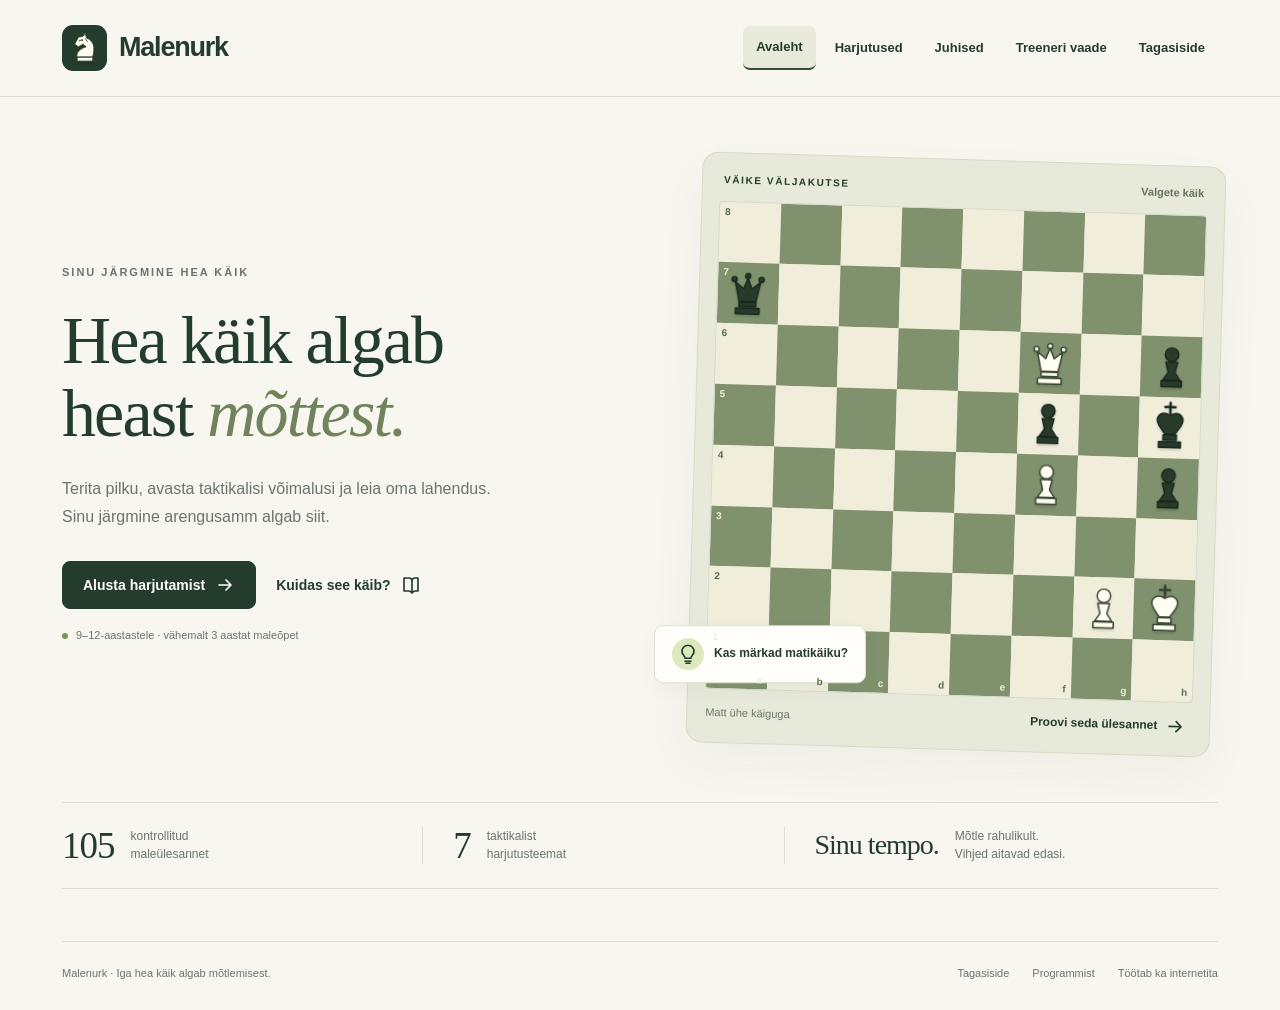
==== commit 2076ea16: "Expand Malenurk to 105 independently verified Lichess puzzles Replace the small synthetic bank with " ====
--- a/Malenurk.html
+++ b/Malenurk.html
@@ -1,5 +1,5 @@
 <!doctype html>
-<html lang="et"><head><meta charset="UTF-8"><meta name="viewport" content="width=device-width,initial-scale=1"><meta name="description" content="Malenurk – eestikeelsed maleharjutused vähemalt kolm aastat malet õppinud 9–12-aastastele. 28 ülesannet, vihjed ja treeneri vaade. Töötab ka internetita."><meta name="theme-color" content="#243c2d"><title>Malenurk – iga käik loeb</title><style>@charset "UTF-8";
+<html lang="et"><head><meta charset="UTF-8"><meta name="viewport" content="width=device-width,initial-scale=1"><meta name="description" content="Malenurk – eestikeelsed maleharjutused vähemalt kolm aastat malet õppinud 9–12-aastastele. 105 ülesannet, vihjed ja treeneri vaade. Töötab ka internetita."><meta name="theme-color" content="#243c2d"><title>Malenurk – iga käik loeb</title><style>@charset "UTF-8";
 :root{--paper:#f7f7f0;--white:#fffefa;--ink:#243c2d;--muted:#6b756b;--line:#dedfd3;--green:#334c36;--lime:#dce8bd;--light:#e8eadc;--square:#f0eedb;--dark:#80916d;--red:#9b493b;--serif:Georgia,'Times New Roman',serif;--sans:'Segoe UI',Arial,sans-serif}
 *{box-sizing:border-box}html{scroll-behavior:smooth}body{margin:0;background:var(--paper);color:var(--ink);font:16px/1.6 var(--sans)}button,input,select,textarea{font:inherit}button,a,input,select,textarea{-webkit-tap-highlight-color:transparent}button,a{touch-action:manipulation}button{cursor:pointer}a{color:inherit}button:disabled{cursor:default;opacity:.48}button:focus-visible,a:focus-visible,input:focus-visible,select:focus-visible,textarea:focus-visible{outline:3px solid #9b7b28;outline-offset:4px}button{color:inherit}.hidden{display:none!important}.wrap{max-width:1240px;margin:auto;padding:0 42px}header{border-bottom:1px solid var(--line);background:rgba(247,247,240,.96)}.nav{min-height:96px;display:flex;align-items:center;justify-content:space-between;gap:28px}.brand{display:flex;align-items:center;gap:12px;font-size:27px;font-weight:700;letter-spacing:-1.2px;background:none;border:0;padding:0}.brand-mark{display:grid;place-items:center;width:45px;height:46px;background:var(--ink);border-radius:11px;color:var(--white)}.brand-mark svg{width:35px;height:35px}.navlinks{display:flex;align-items:center;gap:28px}.navlinks button{border:0;background:none;font-size:14px;font-weight:600;padding:12px 0}.navlinks button.active{border-bottom:2px solid var(--green)}.navlinks .nav-coach{border:1px solid var(--line);padding:10px 17px;border-radius:8px;display:flex;align-items:center;gap:8px}.icon{width:20px;height:20px;fill:none;stroke:currentColor;stroke-width:1.65;stroke-linecap:round;stroke-linejoin:round;display:inline-block;vertical-align:middle;flex-shrink:0}.eyebrow{font-size:11px;letter-spacing:2px;text-transform:uppercase;font-weight:700;color:var(--muted)}h1,h2,h3,p{margin:0}h1,h2{font-family:var(--serif);font-weight:400;letter-spacing:-1.9px;line-height:1.08}h1{font-size:68px}h2{font-size:43px}h3{font-size:18px;line-height:1.35;letter-spacing:-.3px}.muted{color:var(--muted)}.hero{display:grid;grid-template-columns:1.06fr 1fr;gap:76px;align-items:center;padding:62px 0 52px}.hero h1{margin:22px 0 24px}.hero h1 em{color:#71835b;font-weight:400}.hero-copy>p{font-size:16px;line-height:1.8;max-width:440px;color:var(--muted)}.hero-actions{display:flex;gap:20px;align-items:center;margin-top:29px}.btn{border:1px solid var(--line);background:var(--white);padding:13px 20px;min-height:48px;border-radius:8px;display:inline-flex;align-items:center;justify-content:center;gap:10px;font-size:14px;font-weight:600;line-height:1.35;text-decoration:none;transition:background .18s,transform .18s}.btn:hover{background:var(--light)}.btn.primary{background:var(--ink);border-color:var(--ink);color:var(--white)}.btn.primary:hover{background:#3e5940}.btn.lime{background:var(--lime);border-color:var(--lime)}.btn.text{background:none;border:0;padding:10px 0}.hero-note{display:flex;gap:8px;align-items:center;margin-top:18px;font-size:11px;color:var(--muted)}.hero-note .dot{width:6px;height:6px;border-radius:50%;background:#799359}.preview{position:relative;padding:18px;background:#e7e9da;border:1px solid #d6dbc6;border-radius:16px;transform:rotate(1.7deg);box-shadow:0 20px 48px #2637230b}.preview-label{display:flex;align-items:center;justify-content:space-between;margin:0 3px 13px;font-size:10px;letter-spacing:1.6px;font-weight:700}.preview-label span:last-child{font-size:11px;letter-spacing:0;color:#66735c}.preview .board-frame{border-radius:3px}.preview-footer{display:flex;align-items:center;justify-content:space-between;gap:10px;margin-top:14px;font-size:12px}.preview-footer>span{font-size:11px;color:var(--muted)}.preview-footer button{background:none;border:0;display:flex;align-items:center;gap:8px;font-size:12px;font-weight:600}.floating-tag{position:absolute;left:-35px;bottom:60px;background:var(--white);padding:12px 17px;border:1px solid var(--line);border-radius:9px;box-shadow:0 7px 20px #243c2d0b;display:flex;align-items:center;gap:10px;font-size:12px;font-weight:600;transform:rotate(-1.7deg)}.floating-tag .round{display:grid;place-items:center;background:var(--lime);width:32px;height:32px;border-radius:50%}.statbar{display:grid;grid-template-columns:1fr 1fr 1.2fr;border-top:1px solid var(--line);border-bottom:1px solid var(--line);padding:24px 0;margin-bottom:52px}.stat{display:flex;align-items:center;gap:16px;padding:0 30px;border-right:1px solid var(--line)}.stat:first-child{padding-left:0}.stat:last-child{border:0}.stat strong{font-family:var(--serif);font-size:37px;font-weight:400;letter-spacing:-1px;line-height:1}.stat:last-child strong{font-size:28px}.stat span{color:var(--muted);font-size:12px;line-height:1.5}.section-head{display:flex;align-items:flex-end;justify-content:space-between;gap:20px;margin-bottom:25px}.section-head h2{margin-top:8px}.section-head p{font-size:13px;max-width:290px;color:var(--muted)}.setup-grid{display:grid;grid-template-columns:1fr 296px;gap:24px;margin-bottom:56px}.setup-card{border:1px solid var(--line);background:var(--white);border-radius:12px;padding:28px}.field-row{display:flex;align-items:center;gap:10px;margin-bottom:14px}.step{border:1px solid #d4d9c7;border-radius:50%;width:23px;height:23px;display:grid;place-items:center;font-size:10px;color:var(--muted)}.field-row h3{font-size:14px;font-weight:600}.field-row .small{margin-left:auto;color:var(--muted);font-size:11px}.segmented{display:flex;gap:8px;flex-wrap:wrap}.choice{border:1px solid var(--line);background:var(--white);border-radius:7px;min-height:43px;padding:9px 17px;display:inline-flex;align-items:center;justify-content:center;gap:8px;font-size:13px}.choice:hover{background:var(--paper)}.choice.selected{border-color:var(--green);background:#eef1e5;box-shadow:inset 0 0 0 1px var(--green)}.choice .icon{width:17px;height:17px}.setup-field+.setup-field{margin-top:25px}.topics{display:flex;gap:8px;flex-wrap:wrap}.topics .choice{font-size:12px;padding:9px 13px;min-height:40px}.setup-bottom{display:flex;align-items:center;justify-content:space-between;gap:15px;border-top:1px solid var(--line);padding-top:22px;margin-top:25px}.setup-bottom p{font-size:12px;color:var(--muted);max-width:290px}.tip-card{background:var(--ink);color:#f2f2e6;border-radius:12px;padding:29px 27px;display:flex;flex-direction:column;position:relative;overflow:hidden}.tip-card>.icon{height:29px;width:29px;margin-bottom:26px;stroke:#dce8bd}.tip-card h3{font-family:var(--serif);font-size:30px;font-weight:400;line-height:1.15;letter-spacing:-.8px}.tip-card p{font-size:12px;color:#bbc9b5;margin-top:16px}.tip-list{display:grid;gap:15px;margin-top:25px}.tip-list div{display:flex;gap:12px;align-items:center;font-size:12px}.tip-list span{border:1px solid #6a7c62;border-radius:50%;height:24px;width:24px;display:grid;place-items:center;font-size:10px;color:var(--lime)}.tip-card .tip-end{margin-top:auto;padding-top:26px;font-size:10px;letter-spacing:1px;color:#bbc9b5}.footer{display:flex;align-items:center;justify-content:space-between;gap:20px;border-top:1px solid var(--line);padding:23px 0 27px;font-size:11px;color:var(--muted)}.footer-links{display:flex;gap:23px}.footer button{border:0;background:none;padding:0;color:var(--muted);font-size:11px}.board-frame{padding:0;background:var(--square);box-shadow:0 0 0 1px #30422c17;overflow:hidden}.board{display:grid;grid-template-columns:repeat(8,1fr);aspect-ratio:1;user-select:none;touch-action:manipulation;width:100%}.square{position:relative;border:0;border-radius:0;padding:0;background:var(--square);aspect-ratio:1;display:grid;place-items:center;min-width:0;touch-action:manipulation}.square.dark{background:var(--dark)}.square.last{box-shadow:inset 0 0 0 100px #dadb5650}.square.selected{box-shadow:inset 0 0 0 100px #d4d745a6}.square.legal:after{content:'';width:22%;height:22%;border-radius:50%;background:#263c2860;position:absolute}.square.legal.occupied:after{background:transparent;width:88%;height:88%;border:4px solid #304d3477}.piece{width:89%;height:89%;max-height:100%;filter:drop-shadow(0 2px 1px #0002);pointer-events:none;position:relative;z-index:1}.piece.w{--fill:#fffef1;--stroke:#354531}.piece.b{--fill:#283b2b;--stroke:#18271c}.square .coord{position:absolute;font-size:10px;line-height:1;color:#5b6e4e;font-weight:600;z-index:2;pointer-events:none}.square.dark .coord{color:#f0eedb}.coord.rank{top:5px;left:5px}.coord.file{bottom:4px;right:5px}.square:focus-visible{outline:3px solid #ceb232;outline-offset:-3px;z-index:2}.preview .square{pointer-events:none}.exercise{padding:33px 0 48px}.exercise-top{display:flex;align-items:center;justify-content:space-between;gap:20px;margin-bottom:24px}.back{border:0;background:none;padding:0;font-size:12px;display:flex;align-items:center;gap:7px}.session-progress{width:260px;font-size:12px}.session-progress>div:first-child{display:flex;justify-content:space-between;margin-bottom:7px}.track{height:5px;background:#dce0d1;border-radius:10px;overflow:hidden}.track span{display:block;height:100%;background:var(--green);transition:width .3s}.play-grid{display:grid;grid-template-columns:minmax(0,600px) minmax(280px,1fr);gap:42px;align-items:start}.board-shell{padding:15px;background:#e8eadc;border:1px solid #d6dbc6;border-radius:12px}.player{font-size:12px;display:flex;align-items:center;justify-content:space-between;margin:0 0 11px;line-height:1.3}.player.bottom{margin:12px 0 0}.player>span{display:flex;align-items:center;gap:7px}.player-dot{height:13px;width:13px;background:#283b2b;border:1px solid #283b2b;border-radius:50%}.player-dot.white{background:#fffef1}.board-tools{display:flex;align-items:center;justify-content:space-between;font-size:11px;color:var(--muted);padding:12px 2px}.board-tools button{border:0;background:none;font-size:11px;display:flex;gap:6px;align-items:center;padding:4px}.task-panel{padding-top:6px}.task-badges{display:flex;gap:7px;margin-bottom:19px;flex-wrap:wrap}.badge{display:inline-flex;align-items:center;gap:6px;padding:4px 9px;font-size:10px;border:1px solid #d4dbc8;border-radius:5px;background:#eef1e5}.badge.level{background:transparent;color:var(--muted)}.task-panel h1{font-size:40px;line-height:1.15;letter-spacing:-1.2px;margin-bottom:16px}.task-question{font-size:15px;line-height:1.65;margin-bottom:20px}.turn{display:flex;align-items:center;gap:9px;font-size:12px;margin-bottom:20px}.turn-dot{height:9px;width:9px;background:var(--green);border-radius:50%}.feedback{font-size:13px;border:1px solid var(--line);background:var(--white);border-radius:8px;padding:14px 16px;margin:17px 0;min-height:67px;line-height:1.6}.feedback.wrong{border-color:#d8b5a8;background:#faf1e9;color:#864638}.feedback.good{border-color:#a8bb8a;background:#edf2e2}.task-actions{display:flex;gap:8px;flex-wrap:wrap}.task-actions .btn{font-size:12px;padding:12px 13px;flex:1}.hint-list{display:grid;gap:9px;margin-top:15px}.hint{padding:13px 15px;font-size:12px;border-left:3px solid #a7ba79;background:#edf0e2;border-radius:0 7px 7px 0}.hint strong{display:block;font-size:10px;text-transform:uppercase;letter-spacing:1px;margin-bottom:3px}.solution-box{border-top:1px solid var(--line);margin-top:21px;padding-top:20px}.solution-box h3{font-size:14px;margin-bottom:7px}.solution-box p{font-size:13px;line-height:1.8}.solution-line{font-weight:600;letter-spacing:.3px;padding:9px 0;color:#3c5534}.solution-meta{font-size:11px!important;color:var(--muted);margin-top:13px}.next-btn{width:100%;margin-top:19px}.session-dots{display:flex;gap:6px;flex-wrap:wrap;margin-top:27px}.session-dot{display:grid;place-items:center;height:25px;min-width:25px;padding:0 4px;border:1px solid #d5dacb;border-radius:5px;font-size:10px;color:var(--muted)}.session-dot.current{border-color:var(--green);background:#e6ebd7;color:var(--green)}.session-dot.ok{background:var(--green);color:white;border-color:var(--green)}.session-dot.revealed{background:#e7dacc;color:#705d44}.help-note{font-size:11px;color:var(--muted);margin-top:15px}.page{padding:45px 0 60px}.page-intro{margin:15px 0 30px;color:var(--muted);max-width:680px;font-size:14px}.filters{display:flex;gap:15px;flex-wrap:wrap;margin:25px 0}.filters label{font-size:11px;color:var(--muted);display:grid;gap:5px}.filters select{background:var(--white);border:1px solid var(--line);border-radius:6px;padding:10px 34px 10px 12px;font-size:13px;color:var(--ink);min-height:44px}.coach-tools{display:flex;justify-content:space-between;align-items:center;gap:15px;flex-wrap:wrap}.coach-tools .btn{font-size:12px}.puzzle-list{display:grid;gap:12px}.puzzle-entry{background:var(--white);border:1px solid var(--line);border-radius:9px;overflow:hidden}.puzzle-entry summary{padding:18px 22px;cursor:pointer;display:flex;align-items:center;gap:14px;list-style:none;font-size:14px}.puzzle-entry summary:after{content:'+';margin-left:auto;color:var(--muted);font-size:20px}.puzzle-entry[open] summary:after{content:'−'}.entry-id{font-size:10px;color:var(--muted);min-width:36px}.entry-name{font-weight:600;flex:1}.entry-details{border-top:1px solid var(--line);padding:20px 22px;display:grid;grid-template-columns:190px 1fr;gap:25px;font-size:12px}.entry-copy p{margin:8px 0}.entry-copy .btn{font-size:11px;margin-top:9px;min-height:42px}.entry-copy code{word-break:break-all;color:var(--muted);font-size:10px}.entry-copy ul{padding-left:18px}.results-hero{text-align:center;margin:14px auto 29px;max-width:650px}.result-symbol{display:grid;place-items:center;background:var(--lime);height:60px;width:60px;border-radius:50%;margin:0 auto 18px}.result-symbol .icon{width:29px;height:29px}.results-hero h1{font-size:51px}.results-hero p{margin-top:16px;color:var(--muted);font-size:14px}.result-stats{display:grid;grid-template-columns:repeat(4,1fr);border:1px solid var(--line);border-radius:10px;background:var(--white);padding:25px;margin:0 auto 27px;max-width:850px}.result-stats>div{text-align:center;border-right:1px solid var(--line)}.result-stats>div:last-child{border:0}.result-stats strong{display:block;font-family:var(--serif);font-size:39px;font-weight:400;line-height:1.2}.result-stats span{font-size:11px;color:var(--muted)}.results-detail{max-width:850px;margin:auto;display:grid;grid-template-columns:1fr 1fr;gap:20px}.result-card{padding:23px;border:1px solid var(--line);background:var(--white);border-radius:10px}.result-card h3{font-size:15px;margin-bottom:13px}.result-card p{font-size:12px;line-height:1.8}.topic-result{display:flex;align-items:center;justify-content:space-between;gap:12px;font-size:12px;margin:13px 0}.result-actions{max-width:850px;margin:24px auto;display:flex;gap:10px;justify-content:center;flex-wrap:wrap}.result-actions .btn{font-size:12px}.result-history{max-width:850px;margin:27px auto 0}.result-history summary{font-size:13px;cursor:pointer}.history-row{padding:10px 0;border-bottom:1px solid var(--line);display:flex;justify-content:space-between;gap:12px;font-size:12px}.form-card{max-width:850px;background:var(--white);border:1px solid var(--line);padding:28px;border-radius:12px}.form-card fieldset{border:0;padding:17px 0;margin:0;border-bottom:1px solid var(--line)}.form-card legend{float:left;width:100%;font-size:13px;font-weight:600;margin-bottom:12px}.rating{display:flex;gap:10px;clear:both}.rating label{position:relative}.rating input{position:absolute;opacity:0}.rating span{display:grid;place-items:center;min-width:43px;height:43px;border:1px solid var(--line);border-radius:6px;font-size:13px;cursor:pointer}.rating input:checked+span{background:var(--green);border-color:var(--green);color:white}.rating input:focus-visible+span{outline:3px solid #9b7b28;outline-offset:2px}.scale-label{font-size:11px;color:var(--muted);margin-bottom:10px}.text-field{display:grid;gap:8px;margin-top:22px;font-size:13px}.text-field input,.text-field textarea{border:1px solid #cbd1c0;background:var(--white);border-radius:6px;padding:11px;max-width:100%;color:var(--ink)}textarea{resize:vertical}.form-actions{display:flex;gap:10px;flex-wrap:wrap;margin-top:25px}.form-status{font-size:12px;margin-top:14px}.assessment-tip{background:#e9eddc;padding:15px 18px;border-radius:8px;margin:0 0 24px;font-size:12px;max-width:850px}dialog{border:1px solid var(--line);border-radius:14px;background:var(--white);color:var(--ink);max-width:570px;width:calc(100% - 32px);padding:31px;max-height:85vh;overflow:auto;box-shadow:0 20px 80px #14201933}dialog::backdrop{background:#1a2b246b;backdrop-filter:blur(3px)}dialog h2{font-size:33px;margin-bottom:18px;letter-spacing:-1px}dialog p,dialog li{font-size:13px;line-height:1.8}dialog ol{padding-left:20px}dialog .close{float:right;border:0;background:none;font-size:23px;line-height:1;padding:0 0 10px 12px}dialog .dialog-foot{margin-top:20px;font-size:11px;color:var(--muted)}.promotion-options{display:flex;gap:10px}.promotion-options button{flex:1;padding:10px 5px;background:var(--paper);border:1px solid var(--line);border-radius:8px;font-size:11px;display:grid;place-items:center}.promotion-options .piece{width:57px;height:57px}.promotion-title{font-size:13px;margin-bottom:15px}.leave-actions{display:flex;gap:10px;margin-top:22px}.sr-only{position:absolute;width:1px;height:1px;padding:0;margin:-1px;overflow:hidden;clip:rect(0,0,0,0);white-space:nowrap;border:0}@media(min-width:1400px){.hero{gap:100px}.hero h1{font-size:73px}}@media(max-width:1000px){.wrap{padding:0 28px}.hero{gap:45px;padding-top:45px}h1{font-size:53px}.floating-tag{left:-20px;bottom:52px}.navlinks{gap:20px}.setup-grid{grid-template-columns:1fr 250px}.setup-card{padding:23px}.tip-card{padding:26px 23px}.stat{padding:0 22px}.play-grid{gap:25px;grid-template-columns:minmax(0,1.2fr) minmax(270px,1fr)}.task-panel h1{font-size:34px}.task-actions .btn{padding:11px 9px}.task-question{font-size:14px}}@media(max-width:760px){.wrap{padding:0 22px}.nav{min-height:79px;gap:15px}.brand{font-size:24px}.brand-mark{width:38px;height:39px}.navlinks{gap:15px}.navlinks button{font-size:12px}.navlinks .nav-coach{padding:8px 10px}.navlinks .nav-coach .icon{display:none}.navlinks .nav-home{display:none}.hero{gap:35px;grid-template-columns:1fr 1fr;padding:42px 0}.hero h1{font-size:44px;letter-spacing:-1.3px;margin:17px 0}.hero-copy>p{font-size:13px;line-height:1.7}.eyebrow{font-size:9px;letter-spacing:1.4px}.hero-actions{flex-direction:column;align-items:flex-start;gap:7px;margin-top:20px}.hero-actions .btn{font-size:12px;padding:12px 15px}.hero-note{font-size:10px}.preview{padding:11px}.preview-label{font-size:8px;letter-spacing:.8px;margin-bottom:9px}.preview-label span:last-child{font-size:9px}.preview-footer{margin-top:8px}.preview-footer>span{display:none}.floating-tag{left:-22px;bottom:42px;font-size:10px;padding:9px 12px}.floating-tag .round{height:25px;width:25px}.statbar{padding:20px 0;margin-bottom:37px;grid-template-columns:.8fr .75fr 1.1fr}.stat{padding:0 15px;gap:10px}.stat strong{font-size:29px}.stat:last-child strong{font-size:22px}.stat span{font-size:10px}.setup-grid{grid-template-columns:1fr 230px;gap:16px;margin-bottom:38px}.setup-card{padding:20px}.setup-bottom{align-items:flex-start;flex-direction:column}.tip-card{padding:24px 20px}.tip-card h3{font-size:26px}.tip-list div{font-size:11px}.section-head h2{font-size:34px}.section-head p{max-width:230px;font-size:12px}.choice{font-size:12px;padding:8px 13px}.topics .choice{font-size:11px}.field-row .small{display:none}.play-grid{grid-template-columns:minmax(0,1fr) 270px;gap:20px}.task-panel h1{font-size:29px}.board-shell{padding:10px}.task-badges{margin-bottom:12px}.task-question{font-size:13px}.task-actions{display:grid;grid-template-columns:1fr}.feedback{font-size:12px;padding:11px;min-height:0}.turn{margin-bottom:10px}.solution-box p{font-size:12px}.square .coord{font-size:8px}.footer{font-size:10px}.footer-links{gap:15px}.footer button{font-size:10px}.session-progress{width:190px}.entry-details{grid-template-columns:150px 1fr}.puzzle-entry summary{padding:14px;gap:8px;font-size:12px}.puzzle-entry summary .badge{font-size:9px}.entry-id{min-width:30px}.result-stats{padding:20px 10px}.result-stats span{font-size:10px}}@media(max-width:620px){.wrap{padding:0 20px}.hero{grid-template-columns:1fr;gap:32px;padding:36px 0}.hero-copy>p{max-width:470px;font-size:14px}.hero h1{font-size:54px}.hero-actions{flex-direction:row;align-items:center;gap:22px}.hero-note{margin-top:14px}.preview{width:min(370px,93%);margin:5px auto 8px;padding:13px}.floating-tag{left:-16px}.hero .eyebrow{font-size:10px}.statbar{grid-template-columns:1fr 1fr 1.3fr;gap:0}.stat{flex-direction:column;align-items:flex-start;gap:8px;padding:0 12px}.stat:first-child{padding-left:0}.stat:last-child strong{font-size:22px;white-space:nowrap}.stat span{font-size:10px}.section-head{align-items:flex-start;flex-direction:column;gap:10px}.section-head p{max-width:100%}.setup-grid{grid-template-columns:1fr}.tip-card{display:none}.setup-bottom{flex-direction:row;align-items:center}.setup-bottom .btn{flex-shrink:0;font-size:12px;padding:12px 15px}.setup-bottom p{font-size:10px}.setup-field+.setup-field{margin-top:23px}.footer{align-items:flex-start;flex-direction:column;gap:12px}.navlinks button{font-size:11px}.navlinks{gap:13px}.brand{font-size:22px;gap:9px}.navlinks .nav-coach{padding:8px}.brand-mark{width:35px;height:36px}.nav-coach .coach-word{display:none}.exercise{padding-top:22px}.exercise-top{gap:12px}.session-progress{width:160px;font-size:11px}.back{font-size:11px}.play-grid{display:flex;flex-direction:column;gap:15px}.board-column,.task-panel{width:100%}.board-column{max-width:510px;margin:auto}.task-panel{padding-top:5px}.task-panel h1{font-size:34px}.task-badges{margin-bottom:12px}.task-question{font-size:14px;margin-bottom:12px}.task-actions{display:flex}.task-actions .btn{font-size:12px;padding:12px}.board-tools{padding:6px 2px}.board-tools>span{font-size:10px}.feedback{font-size:13px}.solution-box p{font-size:13px}.session-dots{margin-top:20px}.page{padding-top:29px}.page>h1{font-size:43px}.page-intro{font-size:13px}.coach-tools{gap:5px}.filters{gap:10px;margin:15px 0}.filters select{max-width:190px;font-size:12px;padding:10px}.puzzle-entry summary{flex-wrap:wrap;gap:7px}.entry-name{min-width:140px}.puzzle-entry summary .badge{font-size:9px}.puzzle-entry summary:after{display:none}.entry-details{grid-template-columns:1fr;padding:18px}.entry-details .board-frame{max-width:240px}.result-stats{grid-template-columns:1fr 1fr;row-gap:20px}.result-stats>div:nth-child(2){border:0}.result-stats strong{font-size:37px}.results-detail{grid-template-columns:1fr;gap:13px}.results-hero h1{font-size:40px}.result-actions{flex-direction:column}.form-card{padding:20px}.form-card legend{font-size:12px}.text-field{font-size:12px}.form-actions .btn{font-size:12px}.form-card fieldset{padding:16px 0}.promotion-options{gap:6px}.promotion-options .piece{width:48px;height:48px}dialog{padding:23px}.history-row{font-size:11px}}@media(prefers-reduced-motion:reduce){*{scroll-behavior:auto!important;transition:none!important}}
 
@@ -13,6 +13,9 @@
 @media(max-width:620px){.navlinks{display:grid;grid-template-columns:repeat(3,minmax(0,1fr));gap:5px}.navlinks button{white-space:normal;padding:9px 5px;font-size:12px;line-height:1.3}.instruction-grid{grid-template-columns:1fr;gap:14px}.instruction-card,.notation-card{padding:22px}.login-card{padding:26px}.login-card h1{font-size:34px}.coach-heading{align-items:flex-start;flex-direction:column}.feedback-page .form-actions{align-items:stretch;flex-direction:column}.contact-card{padding:18px}.feedback-delivery{padding:18px}.feedback-page .rating{gap:9px}.feedback-page .rating label{flex:1}.feedback-page .rating label>span:first-of-type{width:100%;max-width:50px}.exercise-selection .setup-bottom{align-items:flex-start;flex-direction:column}.exercise-selection .setup-bottom .btn{width:100%}.selection-intro{font-size:15px}.instruction-card h2{font-size:18px}}
 
 .question-error{font-size:13px;color:var(--red);font-weight:600;margin-top:10px}
+
+/* Tagasiside kinnitamine ja eraldi allalaadimised. */
+.feedback-saved{margin-top:18px;padding:20px;background:var(--lime);border:1px solid #cbd5bc;border-radius:10px;font-size:14px}.feedback-saved .form-actions{margin-top:15px}.feedback-dirty{margin-top:14px;font-size:13px;font-weight:600;color:var(--muted)}
 </style></head><body>
 <div id="app"></div><noscript><p>Malenurk vajab JavaScripti. Luba see brauseri seadetes ja ava fail uuesti.</p></noscript>
 <dialog id="modal" aria-label="Malenurga juhised"><div id="modal-content"></div></dialog>
@@ -3433,9 +3436,10 @@
 
 window.Chess=exports.Chess;
 })();
-const MALENURK_DATA={"TOPICS":[{"id":"mate1","name":"Matt ühe käiguga","description":"Leia otsustav käik.","icon":"crown"},{"id":"mate2","name":"Matt kahe käiguga","description":"Mõtle vastusest kaugemale.","icon":"flag"},{"id":"fork","name":"Kahvel","description":"Üks malend, mitu sihtmärki.","icon":"fork"},{"id":"pin","name":"Sidumine","description":"Märka malendite taga olevaid nuppe.","icon":"pin"},{"id":"double","name":"Topeltrünnak","description":"Loo kaks ähvardust korraga.","icon":"target"},{"id":"material","name":"Materjalivõit","description":"Arvuta, enne kui lööd.","icon":"diamond"},{"id":"defence","name":"Rünnak ja kaitse","description":"Leia vastase plaanile vastus.","icon":"shield"}],"PUZZLES":[{"id":"m1-1","topic":"mate1","level":0,"title":"Tagumise rea nõrkus","fen":"6k1/5ppp/8/8/8/8/5PPP/3R2K1 w - - 0 1","solution":["d1d8"],"question":"Leia matt ühe käiguga.","hints":["Vaata vastase kuninga tagumist rida.","Milline vankrikäik võtab kuningalt kõik põgenemisruudud?"],"explanation":"Vanker matistab tagumisel real. Oma etturid võtavad vastase kuningalt põgenemisruudud.","rule":{"kind":"mate1"},"source":"Malenurga jaoks koostatud õppeseis","accepted":["d1d8"]},{"id":"m1-2","topic":"mate1","level":1,"title":"Kuningas lõksus","fen":"6rk/6pp/8/4N3/8/8/8/6K1 w - - 0 1","solution":["e5f7"],"question":"Leia matt ratsuga.","hints":["Kuningas on oma malendite vahele surutud.","Ratsu šahhi ei saa vahele käies tõrjuda."],"explanation":"Ratsu annab lämmatatud mati. Kuningat ümbritsevad tema enda malendid ning ükski neist ei saa ratsut lüüa.","rule":{"kind":"mate1"},"source":"Malenurga jaoks koostatud õppeseis","accepted":["e5f7"]},{"id":"m1-3","topic":"mate1","level":2,"title":"Koostöö diagonaalil","fen":"5rk1/5ppp/8/7Q/8/3B4/8/6K1 w - - 0 1","solution":["h5h7"],"question":"Leia matt ühe käiguga. Arvesta kaitstud löögiruutu.","hints":["Oda ja lipp saavad rünnata sama kuningatiiva ruutu.","Jälgi oda pikka diagonaali kuni vastase etturini."],"explanation":"Lipp lööb h7 etturi ja matistab. Oda d3 kaitseb lippu; kuningas ei saa seda lüüa.","rule":{"kind":"mate1"},"source":"Malenurga jaoks koostatud õppeseis","accepted":["h5h7"]},{"id":"m2-1","topic":"mate2","level":0,"title":"Sulge põgenemistee","fen":"7k/8/5K2/8/4Q3/8/8/8 w - - 0 1","solution":["e4b7","h8g8","b7g7"],"question":"Sunni matt hiljemalt oma teisel käigul.","hints":["Ära kiirusta šahhiga. Kõigepealt piira kuninga liikumist.","Lipp võib jätta vastasele üheainsa käigu. Sinu kuningas kaitseb matiruutu."],"explanation":"Näidisplaan: lipp b7-le, vastase kuningas g8-le ja Lg7 matt. Programm võtab vastu ka kõik teised sunnitud kahekäigulised matid.","rule":{"kind":"mate2"},"source":"Malenurga jaoks koostatud õppeseis","mateTree":{"f6g6":{"h8g8":["e4a8","e4e8"]},"e4b7":{"h8g8":["b7g7"]},"e4e7":{"h8g8":["e7g7"]},"e4g4":{"h8h7":["g4g7"]},"e4g2":{"h8h7":["g2g7"]}},"accepted":["e4b7"]},{"id":"m2-2","topic":"mate2","level":1,"title":"Avatud tee odale","fen":"5bkr/5ppp/5r2/3QN3/2B5/8/8/6K1 w - - 0 1","solution":["d5f7","f6f7","c4f7"],"question":"Leia sunnitud matt kahe käiguga.","hints":["Mõnikord avab lipu loovutamine tee teisele malendile.","Oda ja ratsu toetavad sama löögiruutu f7."],"explanation":"Lxf7+ sunnib vankri lippu lööma. Seejärel Oxf7 matt: ratsu kaitseb oda ning musta enda malendid sulgevad põgenemisteed.","rule":{"kind":"mate2"},"source":"Malenurga jaoks koostatud õppeseis","mateTree":{"d5f7":{"f6f7":["c4f7"]}},"accepted":["d5f7"]},{"id":"m2-3","topic":"mate2","level":2,"title":"Lipuohver ja ratsumatt","fen":"5r1k/6pp/4Q2N/8/8/8/8/6K1 w - - 0 1","solution":["e6g8","f8g8","h6f7"],"question":"Leia matt kahe käiguga.","hints":["Vastase kuninga ümbruses on vähe vabu ruute. Kuidas sulgeda viimane?","Lipp saab meelitada vankri kuninga kõrvale. Seejärel otsib ratsu šahhi."],"explanation":"Lg8+! sunnib Vxg8. Seejärel Rf7 matt: ratsu šahhi ei saa katta ning kuningas on oma malenditega ümbritsetud.","rule":{"kind":"mate2"},"source":"Malenurga jaoks koostatud õppeseis","mateTree":{"e6g8":{"f8g8":["h6f7"]}},"accepted":["e6g8"]},{"id":"f-1","topic":"fork","level":0,"title":"Kaks sihtmärki","fen":"r3k3/8/8/1N6/8/8/8/6K1 w - - 0 1","solution":["b5c7"],"question":"Anna ratsuga šahh ja ründa samal ajal vankrit.","hints":["Otsi ruutu, kust ratsu ulatub nii kuninga kui ka vankrini.","Vastane peab esmalt kuninga šahhist välja viima."],"explanation":"Rc7+ ründab korraga kuningat e8 ja vankrit a8. Kuna vastane peab šahhi tõrjuma, saad järgmisel käigul vankri lüüa.","rule":{"kind":"fork","targets":["e8","a8"],"piece":"n","check":true},"source":"Malenurga jaoks koostatud õppeseis","accepted":["b5c7"]},{"id":"f-2","topic":"fork","level":1,"title":"Lipp kahvlis","fen":"r5k1/3q1p1p/8/8/4N3/8/8/6K1 w - - 0 1","solution":["e4f6"],"question":"Leia ratsukahvel kuningale ja lipule.","hints":["Ratsu peab andma šahhi ja ründama ka lippu.","Ära vaata ainult lööke: parim ratsukäik võib minna tühjale ruudule."],"explanation":"Rf6+ ründab kuningat g8 ja lippu d7. Vastase kuningakäigu järel on lipp löögi all.","rule":{"kind":"fork","targets":["g8","d7"],"piece":"n","check":true},"source":"Malenurga jaoks koostatud õppeseis","accepted":["e4f6"]},{"id":"f-3","topic":"fork","level":2,"title":"Etturi üllatus","fen":"8/1r1P1k2/8/8/8/8/8/6K1 w - - 0 1","solution":["d7d8n"],"question":"Muunda ettur nii, et annad šahhi ja ründad vankrit.","hints":["Lipp ei ole alati parim muundumisvalik.","Milline muundunud malend saab korraga rünnata ruute f7 ja b7?"],"explanation":"d8=R+! Ratsu ründab korraga kuningat f7 ja vankrit b7. See on alamuundamine: lipu asemel valid ratsu.","rule":{"kind":"fork","targets":["f7","b7"],"piece":"n","check":true},"source":"Malenurga jaoks koostatud õppeseis","accepted":["d7d8n"]},{"id":"p-1","topic":"pin","level":0,"title":"Kuningas ratsu taga","fen":"r3k3/8/2n5/8/8/8/8/5BK1 w - - 0 1","solution":["f1b5"],"question":"Seo ratsu kuningaga ühele diagonaalile.","hints":["Vaata, mis asub ratsu taga.","Oda saab liikuda diagonaalile b5–e8."],"explanation":"Ob5 seob ratsu c6 kuningaga e8. Ratsu ei tohi diagonaalilt lahkuda, sest kuningas jääks šahhi alla.","rule":{"kind":"pin","front":"c6","back":"e8"},"source":"Malenurga jaoks koostatud õppeseis","accepted":["f1b5"]},{"id":"p-2","topic":"pin","level":1,"title":"Seo tugevam malend","fen":"4k3/4q3/8/8/8/8/8/3R1K2 w - - 0 1","solution":["d1e1"],"question":"Seo lipp kuningaga samale liinile.","hints":["Lipp asub oma kuninga ees.","Vanker saab e-liinil survet avaldada. Kontrolli, kes vankrit kaitseb."],"explanation":"Ve1 seob lipu e7 kuningaga e8. Kuningas f1 kaitseb vankrit: lipp ei saa seda tasuta lüüa. Sidumine piirab lipu liikumist, kuid ei tähenda veel sunnitud lipuvõitu.","rule":{"kind":"pin","front":"e7","back":"e8"},"source":"Malenurga jaoks koostatud õppeseis","accepted":["d1e1"]},{"id":"p-3","topic":"pin","level":2,"title":"Suhteline sidumine","fen":"6k1/8/2q5/3n4/8/8/8/1B4K1 w - - 0 1","solution":["b1e4"],"question":"Seo ratsu tema taga oleva lipuga.","hints":["Siduda saab ka väärtuslikuma malendiga, mitte ainult kuningaga.","Otsi oda diagonaali, millel ratsu jääb oda ja lipu vahele."],"explanation":"Oe4 seob ratsu d5 lipuga c6. Ratsu liikumine võib jätta lipu löögi alla. See on suhteline sidumine: ratsu liikumine on seaduslik, kuid selle tagajärgi peab arvutama.","rule":{"kind":"pin","front":"d5","back":"c6"},"source":"Malenurga jaoks koostatud õppeseis","accepted":["b1e4"]},{"id":"d-1","topic":"double","level":0,"title":"Lipp kahe ülesandega","fen":"r3k3/8/8/8/8/8/8/3Q2K1 w - - 0 1","solution":["d1a4"],"question":"Anna lipuga šahh ja ründa ühtlasi vankrit.","hints":["Otsi lipule ruutu, kus ta ründab kahes eri suunas.","Diagonaal võib anda šahhi, samal ajal kui liin sihib vankrit."],"explanation":"La4+ ründab kuningat e8 diagonaalil ja vankrit a8 a-liinil. Kuningas peab šahhile reageerima ning vanker jääb löögi alla.","rule":{"kind":"double","targets":["e8","a8"],"check":true},"source":"Malenurga jaoks koostatud õppeseis","accepted":["d1a4"]},{"id":"d-2","topic":"double","level":1,"title":"Kaks diagonaali","fen":"r5k1/8/8/8/8/8/8/3Q2K1 w - - 0 1","solution":["d1d5"],"question":"Anna šahh ning ründa vastase vankrit.","hints":["Lipp saab kasutada kaht diagonaali korraga.","Otsi d-liinil ruutu, kust avanevad teed nii a8 kui ka g8 suunas."],"explanation":"Ld5+ ründab kuningat g8 ja vankrit a8 kahel eri diagonaalil. Vastane peab kuninga päästma ning vanker jääb löögi alla.","rule":{"kind":"double","targets":["g8","a8"],"check":true},"source":"Malenurga jaoks koostatud õppeseis","accepted":["d1d5"]},{"id":"d-3","topic":"double","level":2,"title":"Avastatud rünnak","fen":"q7/8/8/3k4/8/8/N7/R5K1 w - - 0 1","solution":["a2c3"],"question":"Liiguta ratsut nii, et annad šahhi ja avad vankri rünnaku lipule.","hints":["Ratsu varjab praegu oma vankri tegevust.","Otsi ratsule šahhiruutu, mis vabastab a-liini."],"explanation":"Rc3+ annab ratsuga šahhi ja avab vankri a1 rünnaku lipule a8. Ratsu šahhi ei saa katta ning musta lipp ei saa ratsut lüüa.","rule":{"kind":"discovered","attacker":"a1","target":"a8","check":true},"source":"Malenurga jaoks koostatud õppeseis","accepted":["a2c3"]},{"id":"v-1","topic":"material","level":0,"title":"Löök viimasel real","fen":"3r4/4P1k1/8/8/8/8/8/6K1 w - - 0 1","solution":["e7d8q"],"question":"Võida vanker ja muunda ettur lipuks.","hints":["Viimasele reale jõudes võib ettur ka lüüa.","Võrdle otse edasiliikumist löögiga naaberliinile."],"explanation":"exd8=L võidab vankri ja muundab etturi lipuks. Üks käik täidab kaks eesmärki. Muundumisvalikus vali lipp.","rule":{"kind":"capture","captured":"r","minGain":13},"source":"Malenurga jaoks koostatud õppeseis","accepted":["e7d8q"]},{"id":"v-2","topic":"material","level":1,"title":"Kas vahetus tasub ära?","fen":"4k3/3q4/8/8/8/8/8/3R2K1 w - - 0 1","solution":["d1d7","e8d7"],"question":"Võida lipp vankri vastu. Arvesta ka vastulööki.","hints":["Ära hülga lööki ainult sellepärast, et sinu malend võidakse tagasi lüüa.","Võrdle lipu ja vankri ligikaudset väärtust."],"explanation":"Vxd7! Kxd7 järel on mõlemad ründavad malendid laualt läinud. Lipp on ligikaudu 9 ja vanker 5 etturi väärtusega: võidad umbes 4 etturit materjali.","rule":{"kind":"capture","captured":"q","minGain":4},"source":"Malenurga jaoks koostatud õppeseis","accepted":["d1d7"]},{"id":"v-3","topic":"material","level":2,"title":"Šahhidega lipuni","fen":"5k2/6q1/8/8/8/8/8/R6K w - - 0 1","solution":["a1a8","f8f7","a8a7","f7g6","a7g7","g6g7"],"question":"Kasuta vankri šahhe, et võita lipp. Lahenda kogu käigujada.","hints":["Šahh sunnib kuninga liikuma. Vaata, millisele reale ta peab astuma.","Kui kuningas ja lipp on samal real, võib vanker need vardasse võtta."],"explanation":"Va8+ Kf7 Va7+! sunnib kuninga lipu eest ära. Vxg7+ Kxg7 vahetab vankri lipu vastu: ligikaudne materjalivõit on 4 etturit. Kontrollime sinu kõiki kolme käiku; vastase käigud teeb programm.","rule":{"kind":"material-line","minGain":4},"source":"Malenurga jaoks koostatud õppeseis","checkedDefenceLeaves":41,"accepted":["a1a8"]},{"id":"k-1","topic":"defence","level":0,"title":"Kõigepealt kuninga ohutus","fen":"6k1/8/8/8/8/5N2/7q/6K1 w - - 0 1","solution":["f3h2"],"question":"Tõrju šahh ratsuga ja võida ründav lipp.","hints":["Šahhi korral kontrolli esmalt, kas saad ründaja lüüa.","Ratsu ulatub kuninga lähedal olevale lipuruudule."],"explanation":"Rxh2 eemaldab šahistava lipu. Šahhile vastates saad vahel ühtaegu kaitsta kuningat ja võita materjali.","rule":{"kind":"defence","captured":"q"},"source":"Malenurga jaoks koostatud õppeseis","accepted":["f3h2"]},{"id":"k-2","topic":"defence","level":1,"title":"Õhuaken","fen":"r5k1/8/8/8/8/8/5PPP/6K1 w - - 0 1","solution":["h2h3"],"question":"Liiguta h-etturit nii, et kuningal oleks pärast ...Va1+ põgenemisruut.","hints":["Tagumise rea matt on ohtlik siis, kui kuningal pole õhuakent.","h-etturi liikumine vabastab ruudu h2."],"explanation":"h3 vabastab kuningale h2. Kui must annab Va1+, saab kuningas liikuda h2-le. Ka h4 täidab selle ülesande eesmärgi.","rule":{"kind":"air","alternatives":["h2h4"],"threat":"a8a1","escape":"g1h2"},"source":"Malenurga jaoks koostatud õppeseis","accepted":["h2h3","h2h4"]},{"id":"k-3","topic":"defence","level":2,"title":"Ainus kaitse","fen":"6kr/8/1b6/8/8/8/R7/4n2K w - - 0 1","solution":["a2h2"],"question":"Leia ainus seaduslik käik, mis tõrjub šahhi.","hints":["Kuninga põgenemisruudud on vastase malendite kontrolli all.","Kui kuningas ei saa liikuda ja ründajat ei saa lüüa, tuleb šahh katta."],"explanation":"Vh2 katab h-liini. Kuningas ei saa minna g1-le oda ega g2-le ratsu tõttu. h2-le ei saa kuningas enne liikuda, sest seda kontrollib vanker.","rule":{"kind":"defence","only":true},"source":"Malenurga jaoks koostatud õppeseis","accepted":["a2h2"]},{"id":"m1-1b","topic":"mate1","level":0,"title":"Tagumise rea nõrkus · mustadega","fen":"1k2r3/ppp5/8/8/8/8/PPP5/1K6 b - - 0 1","solution":["e8e1"],"question":"Leia matt ühe käiguga.","hints":["Vaata vastase kuninga tagumist rida.","Milline vankrikäik võtab kuningalt kõik põgenemisruudud?"],"explanation":"Vanker matistab tagumisel real. Oma etturid võtavad vastase kuningalt põgenemisruudud.","rule":{"kind":"mate1"},"source":"Malenurga jaoks koostatud õppeseis","variantOf":"m1-1","accepted":["e8e1"]},{"id":"m2-1b","topic":"mate2","level":0,"title":"Sulge põgenemistee · mustadega","fen":"8/8/8/3q4/8/2k5/8/K7 b - - 0 1","solution":["d5g2","a1b1","g2b2"],"question":"Sunni matt hiljemalt oma teisel käigul.","hints":["Ära kiirusta šahhiga. Kõigepealt piira kuninga liikumist.","Lipp võib jätta vastasele üheainsa käigu. Sinu kuningas kaitseb matiruutu."],"explanation":"Näidisplaan: lipp g2-le, vastase kuningas b1-le ja Lb2 matt. Programm võtab vastu ka kõik teised sunnitud kahekäigulised matid.","rule":{"kind":"mate2"},"source":"Malenurga jaoks koostatud õppeseis","variantOf":"m2-1","mateTree":{"d5b7":{"a1a2":["b7b2"]},"d5g2":{"a1b1":["g2b2"]},"d5d2":{"a1b1":["d2b2"]},"d5b5":{"a1a2":["b5b2"]},"c3b3":{"a1b1":["d5h1","d5d1"]}},"accepted":["d5g2"]},{"id":"f-1b","topic":"fork","level":0,"title":"Kaks sihtmärki · mustadega","fen":"1k6/8/8/8/6n1/8/8/3K3R b - - 0 1","solution":["g4f2"],"question":"Anna ratsuga šahh ja ründa samal ajal vankrit.","hints":["Otsi ruutu, kust ratsu ulatub nii kuninga kui ka vankrini.","Vastane peab esmalt kuninga šahhist välja viima."],"explanation":"Rf2+ ründab korraga kuningat d1 ja vankrit h1. Kuna vastane peab šahhi tõrjuma, saad järgmisel käigul vankri lüüa.","rule":{"kind":"fork","targets":["d1","h1"],"piece":"n","check":true},"source":"Malenurga jaoks koostatud õppeseis","variantOf":"f-1","accepted":["g4f2"]},{"id":"p-1b","topic":"pin","level":0,"title":"Kuningas ratsu taga · mustadega","fen":"1kb5/8/8/8/8/5N2/8/3K3R b - - 0 1","solution":["c8g4"],"question":"Seo ratsu kuningaga ühele diagonaalile.","hints":["Vaata, mis asub ratsu taga.","Oda saab liikuda diagonaalile g4–d1."],"explanation":"Og4 seob ratsu f3 kuningaga d1. Ratsu ei tohi diagonaalilt lahkuda, sest kuningas jääks šahhi alla.","rule":{"kind":"pin","front":"f3","back":"d1"},"source":"Malenurga jaoks koostatud õppeseis","variantOf":"p-1","accepted":["c8g4"]},{"id":"d-1b","topic":"double","level":0,"title":"Lipp kahe ülesandega · mustadega","fen":"1k2q3/8/8/8/8/8/8/3K3R b - - 0 1","solution":["e8h5"],"question":"Anna lipuga šahh ja ründa ühtlasi vankrit.","hints":["Otsi lipule ruutu, kus ta ründab kahes eri suunas.","Diagonaal võib anda šahhi, samal ajal kui liin sihib vankrit."],"explanation":"Lh5+ ründab kuningat d1 diagonaalil ja vankrit h1 h-liinil. Kuningas peab šahhile reageerima ning vanker jääb löögi alla.","rule":{"kind":"double","targets":["d1","h1"],"check":true},"source":"Malenurga jaoks koostatud õppeseis","variantOf":"d-1","accepted":["e8h5"]},{"id":"v-1b","topic":"material","level":0,"title":"Löök viimasel real · mustadega","fen":"1k6/8/8/8/8/8/1K1p4/4R3 b - - 0 1","solution":["d2e1q"],"question":"Võida vanker ja muunda ettur lipuks.","hints":["Viimasele reale jõudes võib ettur ka lüüa.","Võrdle otse edasiliikumist löögiga naaberliinile."],"explanation":"dxe1=L võidab vankri ja muundab etturi lipuks. Üks käik täidab kaks eesmärki. Muundumisvalikus vali lipp.","rule":{"kind":"capture","captured":"r","minGain":13},"source":"Malenurga jaoks koostatud õppeseis","variantOf":"v-1","accepted":["d2e1q"]},{"id":"k-1b","topic":"defence","level":0,"title":"Kõigepealt kuninga ohutus · mustadega","fen":"1k6/Q7/2n5/8/8/8/8/1K6 b - - 0 1","solution":["c6a7"],"question":"Tõrju šahh ratsuga ja võida ründav lipp.","hints":["Šahhi korral kontrolli esmalt, kas saad ründaja lüüa.","Ratsu ulatub kuninga lähedal olevale lipuruudule."],"explanation":"Rxa7 eemaldab šahistava lipu. Šahhile vastates saad vahel ühtaegu kaitsta kuningat ja võita materjali.","rule":{"kind":"defence","captured":"q"},"source":"Malenurga jaoks koostatud õppeseis","variantOf":"k-1","accepted":["c6a7"]}],"LEVELS":["Keskmine","Tugev","Väga tugev"]};
+const MALENURK_DATA={"TOPICS":[{"id":"mate1","name":"Matt ühe käiguga","description":"Leia otsustav käik.","icon":"crown"},{"id":"mate2","name":"Matt kahe käiguga","description":"Mõtle vastusest kaugemale.","icon":"flag"},{"id":"fork","name":"Kahvel","description":"Üks malend, mitu sihtmärki.","icon":"fork"},{"id":"pin","name":"Sidumine","description":"Märka malendite taga olevaid nuppe.","icon":"pin"},{"id":"double","name":"Topeltrünnak","description":"Loo kaks ähvardust korraga.","icon":"target"},{"id":"material","name":"Materjalivõit","description":"Arvuta, enne kui lööd.","icon":"diamond"},{"id":"defence","name":"Rünnak ja kaitse","description":"Leia vastase plaanile vastus.","icon":"shield"}],"LEVELS":["Keskmine","Tugev","Väga tugev"],"PUZZLES":[{"id":"lichess-03YJr","source":{"name":"Lichess open puzzle database","id":"03YJr","url":"https://lichess.org/training/03YJr","database":"https://database.lichess.org/#puzzles","license":"CC0-1.0","retrieved":"2026-10-28","rating":800,"sourceFen":"r1bqr1k1/1p1n1p2/p1n1p2Q/2bpP2P/6P1/2NB1N2/PPP2P2/R4RK1 b - - 0 15","preparation":"c5f8","sourceMoves":["c5f8","h6h7"],"gameUrl":"https://lichess.org/Q8BzxLGQ/black#30","themes":["mate","mateIn1","middlegame","oneMove"]},"topic":"mate1","level":0,"fen":"r1bqrbk1/1p1n1p2/p1n1p2Q/3pP2P/6P1/2NB1N2/PPP2P2/R4RK1 w - - 1 16","turn":"w","solution":["h6h7"],"rule":{"kind":"mate1"},"title":"Matt ühe käiguga · h6","question":"Leia matt ühe käiguga.","hints":["Vaata, millised põgenemisruudud on kuningalt ära võetud, ning võrdle võimalikke šahhe.","Uuri malendit lipp ruudul h6. Milline tema käik täidab küsimuses nimetatud eesmärgi?"],"explanation":"Käik Lh7# annab mati: kuningas ei saa põgeneda, ründajat lüüa ega šahhi katta. Kõik seaduslikud matikäigud selles seisus on lubatud.","difficulty":{"sourceRating":800,"levelWithinTopic":0,"basis":"Allika reiting teema sees, seaduslike algkäikude ja kaitsete hulk, taktikaline motiiv ning õpilase käikude arv. Pole ametlik mängureiting.","legalChoices":49,"studentMoves":1,"checkingChoices":7},"accepted":["h6h7"],"checks":{"status":"passed","pythonChess":"1.11.2","engine":"Stockfish 19","report":"audit-report.json","dataSha256":"5cd1e8503a0be9595c5604aa9655283cd6d048d703bb4a57930eadc25c2f714c","chessJs":true}},{"id":"lichess-01fP3","source":{"name":"Lichess open puzzle database","id":"01fP3","url":"https://lichess.org/training/01fP3","database":"https://database.lichess.org/#puzzles","license":"CC0-1.0","retrieved":"2026-10-28","rating":798,"sourceFen":"r2qkb1r/p1pnp2p/1p4N1/5p1Q/3P4/2N5/PPP2PbP/R1B1K2R b KQkq - 0 11","preparation":"h7g6","sourceMoves":["h7g6","h5g6"],"gameUrl":"https://lichess.org/B8Qs9R9Z/black#22","themes":["mate","mateIn1","middlegame","oneMove"]},"topic":"mate1","level":0,"fen":"r2qkb1r/p1pnp3/1p4p1/5p1Q/3P4/2N5/PPP2PbP/R1B1K2R w KQkq - 0 12","turn":"w","solution":["h5g6"],"rule":{"kind":"mate1"},"title":"Matt ühe käiguga · h5","question":"Leia matt ühe käiguga.","hints":["Vaata, millised põgenemisruudud on kuningalt ära võetud, ning võrdle võimalikke šahhe.","Uuri malendit lipp ruudul h5. Milline tema käik täidab küsimuses nimetatud eesmärgi?"],"explanation":"Käik Lxg6# annab mati: kuningas ei saa põgeneda, ründajat lüüa ega šahhi katta. Kõik seaduslikud matikäigud selles seisus on lubatud.","difficulty":{"sourceRating":798,"levelWithinTopic":0,"basis":"Allika reiting teema sees, seaduslike algkäikude ja kaitsete hulk, taktikaline motiiv ning õpilase käikude arv. Pole ametlik mängureiting.","legalChoices":39,"studentMoves":1,"checkingChoices":1},"accepted":["h5g6"],"checks":{"status":"passed","pythonChess":"1.11.2","engine":"Stockfish 19","report":"audit-report.json","dataSha256":"741b7dcde7d6e04d2390a089cc95bb780e104198a6f010a92c6f9989f398bfe1","chessJs":true}},{"id":"lichess-00aZP","source":{"name":"Lichess open puzzle database","id":"00aZP","url":"https://lichess.org/training/00aZP","database":"https://database.lichess.org/#puzzles","license":"CC0-1.0","retrieved":"2026-10-28","rating":797,"sourceFen":"r1b1k2r/p1p2ppp/1pN2n2/2n1b3/2B1P3/P1N5/1PP2PPP/R1BR2K1 b kq - 0 13","preparation":"e5c3","sourceMoves":["e5c3","d1d8"],"gameUrl":"https://lichess.org/7lR4XDLK/black#26","themes":["mate","mateIn1","oneMove","opening"]},"topic":"mate1","level":0,"fen":"r1b1k2r/p1p2ppp/1pN2n2/2n5/2B1P3/P1b5/1PP2PPP/R1BR2K1 w kq - 0 14","turn":"w","solution":["d1d8"],"rule":{"kind":"mate1"},"title":"Matt ühe käiguga · d1","question":"Leia matt ühe käiguga.","hints":["Vaata, millised põgenemisruudud on kuningalt ära võetud, ning võrdle võimalikke šahhe.","Uuri malendit vanker ruudul d1. Milline tema käik täidab küsimuses nimetatud eesmärgi?"],"explanation":"Käik Vd8# annab mati: kuningas ei saa põgeneda, ründajat lüüa ega šahhi katta. Kõik seaduslikud matikäigud selles seisus on lubatud.","difficulty":{"sourceRating":797,"levelWithinTopic":0,"basis":"Allika reiting teema sees, seaduslike algkäikude ja kaitsete hulk, taktikaline motiiv ning õpilase käikude arv. Pole ametlik mängureiting.","legalChoices":47,"studentMoves":1,"checkingChoices":2},"accepted":["d1d8"],"checks":{"status":"passed","pythonChess":"1.11.2","engine":"Stockfish 19","report":"audit-report.json","dataSha256":"34518d6f6d05c556577728143210a90b62a978d37d8bb992302f91591126182f","chessJs":true}},{"id":"lichess-02HEw","source":{"name":"Lichess open puzzle database","id":"02HEw","url":"https://lichess.org/training/02HEw","database":"https://database.lichess.org/#puzzles","license":"CC0-1.0","retrieved":"2026-10-28","rating":804,"sourceFen":"3Q4/7k/6p1/P3BpP1/5P1p/4P2P/2r1K3/7q w - - 9 53","preparation":"e2d3","sourceMoves":["e2d3","h1d1"],"gameUrl":"https://lichess.org/wFvMzZ7y#105","themes":["endgame","master","mate","mateIn1","oneMove"]},"topic":"mate1","level":0,"fen":"3Q4/7k/6p1/P3BpP1/5P1p/3KP2P/2r5/7q b - - 10 53","turn":"b","solution":["h1d1"],"rule":{"kind":"mate1"},"title":"Matt ühe käiguga · h1","question":"Leia matt ühe käiguga.","hints":["Vaata, millised põgenemisruudud on kuningalt ära võetud, ning võrdle võimalikke šahhe.","Uuri malendit lipp ruudul h1. Milline tema käik täidab küsimuses nimetatud eesmärgi?"],"explanation":"Käik Ld1# annab mati: kuningas ei saa põgeneda, ründajat lüüa ega šahhi katta. Kõik seaduslikud matikäigud selles seisus on lubatud.","difficulty":{"sourceRating":804,"levelWithinTopic":0,"basis":"Allika reiting teema sees, seaduslike algkäikude ja kaitsete hulk, taktikaline motiiv ning õpilase käikude arv. Pole ametlik mängureiting.","legalChoices":30,"studentMoves":1,"checkingChoices":6},"accepted":["h1e4","h1d1"],"checks":{"status":"passed","pythonChess":"1.11.2","engine":"Stockfish 19","report":"audit-report.json","dataSha256":"09d5774a0284b7173372c7cace072680208336adf61355b90442cb3fe79378ad","chessJs":true}},{"id":"lichess-00HnR","source":{"name":"Lichess open puzzle database","id":"00HnR","url":"https://lichess.org/training/00HnR","database":"https://database.lichess.org/#puzzles","license":"CC0-1.0","retrieved":"2026-10-28","rating":805,"sourceFen":"q5kr/p4p2/3Bb1p1/4p2p/5n2/2P5/P1Q2PPP/3R1RK1 w - - 4 21","preparation":"d6e5","sourceMoves":["d6e5","a8g2"],"gameUrl":"https://lichess.org/Iva57KFW#41","themes":["master","mate","mateIn1","middlegame","oneMove"]},"topic":"mate1","level":0,"fen":"q5kr/p4p2/4b1p1/4B2p/5n2/2P5/P1Q2PPP/3R1RK1 b - - 0 21","turn":"b","solution":["a8g2"],"rule":{"kind":"mate1"},"title":"Matt ühe käiguga · a8","question":"Leia matt ühe käiguga.","hints":["Vaata, millised põgenemisruudud on kuningalt ära võetud, ning võrdle võimalikke šahhe.","Uuri malendit lipp ruudul a8. Milline tema käik täidab küsimuses nimetatud eesmärgi?"],"explanation":"Käik Lxg2# annab mati: kuningas ei saa põgeneda, ründajat lüüa ega šahhi katta. Kõik seaduslikud matikäigud selles seisus on lubatud.","difficulty":{"sourceRating":805,"levelWithinTopic":0,"basis":"Allika reiting teema sees, seaduslike algkäikude ja kaitsete hulk, taktikaline motiiv ning õpilase käikude arv. Pole ametlik mängureiting.","legalChoices":35,"studentMoves":1,"checkingChoices":3},"accepted":["a8g2"],"checks":{"status":"passed","pythonChess":"1.11.2","engine":"Stockfish 19","report":"audit-report.json","dataSha256":"a5037874ac641637de7dbbd6806d3644dfeda9a6218912549da2db805abb78c2","chessJs":true}},{"id":"lichess-09015","source":{"name":"Lichess open puzzle database","id":"09015","url":"https://lichess.org/training/09015","database":"https://database.lichess.org/#puzzles","license":"CC0-1.0","retrieved":"2026-10-28","rating":1400,"sourceFen":"8/q6p/5Q2/5p1k/5P1p/8/6PK/8 b - - 6 55","preparation":"h7h6","sourceMoves":["h7h6","f6f5"],"gameUrl":"https://lichess.org/KRJZG5CR/black#110","themes":["endgame","epauletteMate","mate","mateIn1","oneMove","queenEndgame"]},"topic":"mate1","level":1,"fen":"8/q7/5Q1p/5p1k/5P1p/8/6PK/8 w - - 0 56","turn":"w","solution":["f6f5"],"rule":{"kind":"mate1"},"title":"Matt ühe käiguga · f6","question":"Leia matt ühe käiguga.","hints":["Vaata, millised põgenemisruudud on kuningalt ära võetud, ning võrdle võimalikke šahhe.","Uuri malendit lipp ruudul f6. Milline tema käik täidab küsimuses nimetatud eesmärgi?"],"explanation":"Käik Lxf5# annab mati: kuningas ei saa põgeneda, ründajat lüüa ega šahhi katta. Kõik seaduslikud matikäigud selles seisus on lubatud.","difficulty":{"sourceRating":1400,"levelWithinTopic":1,"basis":"Allika reiting teema sees, seaduslike algkäikude ja kaitsete hulk, taktikaline motiiv ning õpilase käikude arv. Pole ametlik mängureiting.","legalChoices":25,"studentMoves":1,"checkingChoices":7},"accepted":["f6f5"],"checks":{"status":"passed","pythonChess":"1.11.2","engine":"Stockfish 19","report":"audit-report.json","dataSha256":"dc74cf69d517f8a7d3ce6bdfe33a044eac499af9855e79fe8f66fa97fb3d68f1","chessJs":true}},{"id":"lichess-04ZIs","source":{"name":"Lichess open puzzle database","id":"04ZIs","url":"https://lichess.org/training/04ZIs","database":"https://database.lichess.org/#puzzles","license":"CC0-1.0","retrieved":"2026-10-28","rating":1397,"sourceFen":"4r3/ppR5/3P2pk/3N2p1/2Bb2n1/1P5P/P5P1/1R4K1 w - - 1 32","preparation":"g1f1","sourceMoves":["g1f1","g4h2"],"gameUrl":"https://lichess.org/oYX1AYgS#63","themes":["mate","mateIn1","middlegame","oneMove"]},"topic":"mate1","level":1,"fen":"4r3/ppR5/3P2pk/3N2p1/2Bb2n1/1P5P/P5P1/1R3K2 b - - 2 32","turn":"b","solution":["g4h2"],"rule":{"kind":"mate1"},"title":"Matt ühe käiguga · g4","question":"Leia matt ühe käiguga.","hints":["Vaata, millised põgenemisruudud on kuningalt ära võetud, ning võrdle võimalikke šahhe.","Uuri malendit ratsu ruudul g4. Milline tema käik täidab küsimuses nimetatud eesmärgi?"],"explanation":"Käik Rh2# annab mati: kuningas ei saa põgeneda, ründajat lüüa ega šahhi katta. Kõik seaduslikud matikäigud selles seisus on lubatud.","difficulty":{"sourceRating":1397,"levelWithinTopic":1,"basis":"Allika reiting teema sees, seaduslike algkäikude ja kaitsete hulk, taktikaline motiiv ning õpilase käikude arv. Pole ametlik mängureiting.","legalChoices":36,"studentMoves":1,"checkingChoices":4},"accepted":["g4h2"],"checks":{"status":"passed","pythonChess":"1.11.2","engine":"Stockfish 19","report":"audit-report.json","dataSha256":"f54a386be80d2cdce2942d103156bec56d40a08f1d8229817e27c5db0444a9ef","chessJs":true}},{"id":"lichess-07lPB","source":{"name":"Lichess open puzzle database","id":"07lPB","url":"https://lichess.org/training/07lPB","database":"https://database.lichess.org/#puzzles","license":"CC0-1.0","retrieved":"2026-10-28","rating":1403,"sourceFen":"1q5r/p5k1/Pp2Q3/5N2/1PP3p1/6b1/7r/R5K1 b - - 2 31","preparation":"g7h7","sourceMoves":["g7h7","e6f7"],"gameUrl":"https://lichess.org/w5szPy2A/black#62","themes":["master","mate","mateIn1","middlegame","oneMove"]},"topic":"mate1","level":1,"fen":"1q5r/p6k/Pp2Q3/5N2/1PP3p1/6b1/7r/R5K1 w - - 3 32","turn":"w","solution":["e6f7"],"rule":{"kind":"mate1"},"title":"Matt ühe käiguga · e6","question":"Leia matt ühe käiguga.","hints":["Vaata, millised põgenemisruudud on kuningalt ära võetud, ning võrdle võimalikke šahhe.","Uuri malendit lipp ruudul e6. Milline tema käik täidab küsimuses nimetatud eesmärgi?"],"explanation":"Käik Lf7# annab mati: kuningas ei saa põgeneda, ründajat lüüa ega šahhi katta. Kõik seaduslikud matikäigud selles seisus on lubatud.","difficulty":{"sourceRating":1403,"levelWithinTopic":1,"basis":"Allika reiting teema sees, seaduslike algkäikude ja kaitsete hulk, taktikaline motiiv ning õpilase käikude arv. Pole ametlik mängureiting.","legalChoices":38,"studentMoves":1,"checkingChoices":6},"accepted":["e6f7"],"checks":{"status":"passed","pythonChess":"1.11.2","engine":"Stockfish 19","report":"audit-report.json","dataSha256":"e8aab1a5d0cf10245300d8a51f26f32dd6d830e6aebf9453bc8e3b36799c2f2d","chessJs":true}},{"id":"lichess-094yw","source":{"name":"Lichess open puzzle database","id":"094yw","url":"https://lichess.org/training/094yw","database":"https://database.lichess.org/#puzzles","license":"CC0-1.0","retrieved":"2026-10-28","rating":1397,"sourceFen":"8/Q1p4k/6p1/8/2Ppb2p/1P4qP/P5P1/6RK w - - 0 34","preparation":"a7d4","sourceMoves":["a7d4","g3h3"],"gameUrl":"https://lichess.org/vexh6IE5#67","themes":["endgame","mate","mateIn1","oneMove","pin"]},"topic":"mate1","level":1,"fen":"8/2p4k/6p1/8/2PQb2p/1P4qP/P5P1/6RK b - - 0 34","turn":"b","solution":["g3h3"],"rule":{"kind":"mate1"},"title":"Matt ühe käiguga · g3","question":"Leia matt ühe käiguga.","hints":["Vaata, millised põgenemisruudud on kuningalt ära võetud, ning võrdle võimalikke šahhe.","Uuri malendit lipp ruudul g3. Milline tema käik täidab küsimuses nimetatud eesmärgi?"],"explanation":"Käik Lxh3# annab mati: kuningas ei saa põgeneda, ründajat lüüa ega šahhi katta. Kõik seaduslikud matikäigud selles seisus on lubatud.","difficulty":{"sourceRating":1397,"levelWithinTopic":1,"basis":"Allika reiting teema sees, seaduslike algkäikude ja kaitsete hulk, taktikaline motiiv ning õpilase käikude arv. Pole ametlik mängureiting.","legalChoices":30,"studentMoves":1,"checkingChoices":4},"accepted":["g3h3"],"checks":{"status":"passed","pythonChess":"1.11.2","engine":"Stockfish 19","report":"audit-report.json","dataSha256":"a9454be489bd0dfa394dea745fa77454c1b5aaaafebbea25b7616f521e32a347","chessJs":true}},{"id":"lichess-040x1","source":{"name":"Lichess open puzzle database","id":"040x1","url":"https://lichess.org/training/040x1","database":"https://database.lichess.org/#puzzles","license":"CC0-1.0","retrieved":"2026-10-28","rating":1404,"sourceFen":"5k2/ppr1npp1/1q2p3/3pP3/3P3Q/5N2/PP3P1P/1R4K1 b - - 2 23","preparation":"e7f5","sourceMoves":["e7f5","h4d8"],"gameUrl":"https://lichess.org/LUMnoGXj/black#46","themes":["endgame","mate","mateIn1","oneMove"]},"topic":"mate1","level":1,"fen":"5k2/ppr2pp1/1q2p3/3pPn2/3P3Q/5N2/PP3P1P/1R4K1 w - - 3 24","turn":"w","solution":["h4d8"],"rule":{"kind":"mate1"},"title":"Matt ühe käiguga · h4","question":"Leia matt ühe käiguga.","hints":["Vaata, millised põgenemisruudud on kuningalt ära võetud, ning võrdle võimalikke šahhe.","Uuri malendit lipp ruudul h4. Milline tema käik täidab küsimuses nimetatud eesmärgi?"],"explanation":"Käik Ld8# annab mati: kuningas ei saa põgeneda, ründajat lüüa ega šahhi katta. Kõik seaduslikud matikäigud selles seisus on lubatud.","difficulty":{"sourceRating":1404,"levelWithinTopic":1,"basis":"Allika reiting teema sees, seaduslike algkäikude ja kaitsete hulk, taktikaline motiiv ning õpilase käikude arv. Pole ametlik mängureiting.","legalChoices":29,"studentMoves":1,"checkingChoices":3},"accepted":["h4d8"],"checks":{"status":"passed","pythonChess":"1.11.2","engine":"Stockfish 19","report":"audit-report.json","dataSha256":"b949aa92f9933fab08d5e8870f720c2e89966d13e2c0306cdff09cd18215f2ab","chessJs":true}},{"id":"lichess-0H8LG","source":{"name":"Lichess open puzzle database","id":"0H8LG","url":"https://lichess.org/training/0H8LG","database":"https://database.lichess.org/#puzzles","license":"CC0-1.0","retrieved":"2026-10-28","rating":2000,"sourceFen":"2k1r3/ppp2ppp/b7/3p4/P2P1b2/1BN1rP2/1PPK2PP/R2R4 w - - 4 21","preparation":"c3d5","sourceMoves":["c3d5","e3d3"],"gameUrl":"https://lichess.org/pW6rLvpM#41","themes":["discoveredCheck","doubleCheck","mate","mateIn1","middlegame","oneMove","operaMate","pillsburysMate"]},"topic":"mate1","level":2,"fen":"2k1r3/ppp2ppp/b7/3N4/P2P1b2/1B2rP2/1PPK2PP/R2R4 b - - 0 21","turn":"b","solution":["e3d3"],"rule":{"kind":"mate1"},"title":"Matt ühe käiguga · e3","question":"Leia matt ühe käiguga.","hints":["Vaata, millised põgenemisruudud on kuningalt ära võetud, ning võrdle võimalikke šahhe.","Uuri malendit vanker ruudul e3. Milline tema käik täidab küsimuses nimetatud eesmärgi?"],"explanation":"Käik Vd3# annab mati: kuningas ei saa põgeneda, ründajat lüüa ega šahhi katta. Kõik seaduslikud matikäigud selles seisus on lubatud.","difficulty":{"sourceRating":2000,"levelWithinTopic":2,"basis":"Allika reiting teema sees, seaduslike algkäikude ja kaitsete hulk, taktikaline motiiv ning õpilase käikude arv. Pole ametlik mängureiting.","legalChoices":42,"studentMoves":1,"checkingChoices":10},"accepted":["e3d3"],"checks":{"status":"passed","pythonChess":"1.11.2","engine":"Stockfish 19","report":"audit-report.json","dataSha256":"44243c848a8d2fee923c9061fddbbbdb199649dc5b9b5a2ff822363164100805","chessJs":true}},{"id":"lichess-1Lk6N","source":{"name":"Lichess open puzzle database","id":"1Lk6N","url":"https://lichess.org/training/1Lk6N","database":"https://database.lichess.org/#puzzles","license":"CC0-1.0","retrieved":"2026-10-28","rating":2002,"sourceFen":"r3k1nr/p5Qp/2p2B2/8/1bb5/2N1PN2/Pq3PPP/3RK2R w Kkq - 1 18","preparation":"g7h8","sourceMoves":["g7h8","b2e2"],"gameUrl":"https://lichess.org/4jgl8PvF#35","themes":["mate","mateIn1","middlegame","oneMove","pin"]},"topic":"mate1","level":2,"fen":"r3k1nQ/p6p/2p2B2/8/1bb5/2N1PN2/Pq3PPP/3RK2R b Kq - 0 18","turn":"b","solution":["b2e2"],"rule":{"kind":"mate1"},"title":"Matt ühe käiguga · b2","question":"Leia matt ühe käiguga.","hints":["Vaata, millised põgenemisruudud on kuningalt ära võetud, ning võrdle võimalikke šahhe.","Uuri malendit lipp ruudul b2. Milline tema käik täidab küsimuses nimetatud eesmärgi?"],"explanation":"Käik Le2# annab mati: kuningas ei saa põgeneda, ründajat lüüa ega šahhi katta. Kõik seaduslikud matikäigud selles seisus on lubatud.","difficulty":{"sourceRating":2002,"levelWithinTopic":2,"basis":"Allika reiting teema sees, seaduslike algkäikude ja kaitsete hulk, taktikaline motiiv ning õpilase käikude arv. Pole ametlik mängureiting.","legalChoices":38,"studentMoves":1,"checkingChoices":5},"accepted":["b2e2"],"checks":{"status":"passed","pythonChess":"1.11.2","engine":"Stockfish 19","report":"audit-report.json","dataSha256":"c5ee31ca52b69859e3dfdc1908e1640076ace5bf5b00744eab6ef1192193e62c","chessJs":true}},{"id":"lichess-1Rmb2","source":{"name":"Lichess open puzzle database","id":"1Rmb2","url":"https://lichess.org/training/1Rmb2","database":"https://database.lichess.org/#puzzles","license":"CC0-1.0","retrieved":"2026-10-28","rating":1994,"sourceFen":"8/7p/R5b1/2pNp2k/2P1P2P/7K/p1r3P1/8 b - - 2 43","preparation":"g6e4","sourceMoves":["g6e4","g2g4"],"gameUrl":"https://lichess.org/wm53meCZ/black#86","themes":["endgame","mate","mateIn1","oneMove"]},"topic":"mate1","level":2,"fen":"8/7p/R7/2pNp2k/2P1b2P/7K/p1r3P1/8 w - - 0 44","turn":"w","solution":["g2g4"],"rule":{"kind":"mate1"},"title":"Matt ühe käiguga · g2","question":"Leia matt ühe käiguga.","hints":["Vaata, millised põgenemisruudud on kuningalt ära võetud, ning võrdle võimalikke šahhe.","Uuri malendit ettur ruudul g2. Milline tema käik täidab küsimuses nimetatud eesmärgi?"],"explanation":"Käik g4# annab mati: kuningas ei saa põgeneda, ründajat lüüa ega šahhi katta. Kõik seaduslikud matikäigud selles seisus on lubatud.","difficulty":{"sourceRating":1994,"levelWithinTopic":2,"basis":"Allika reiting teema sees, seaduslike algkäikude ja kaitsete hulk, taktikaline motiiv ning õpilase käikude arv. Pole ametlik mängureiting.","legalChoices":25,"studentMoves":1,"checkingChoices":4},"accepted":["g2g4"],"checks":{"status":"passed","pythonChess":"1.11.2","engine":"Stockfish 19","report":"audit-report.json","dataSha256":"18a5e3987cddef5ae5e8a7ebc25cb8b281d8dd07b347f3c5c081fb6c5ff56471","chessJs":true}},{"id":"lichess-09kAc","source":{"name":"Lichess open puzzle database","id":"09kAc","url":"https://lichess.org/training/09kAc","database":"https://database.lichess.org/#puzzles","license":"CC0-1.0","retrieved":"2026-10-28","rating":1991,"sourceFen":"8/4Q2p/5ppk/p7/P3BP2/4n1PK/4q2P/8 w - - 9 49","preparation":"e7f6","sourceMoves":["e7f6","e2g4"],"gameUrl":"https://lichess.org/xeVzc1vE#97","themes":["endgame","mate","mateIn1","oneMove"]},"topic":"mate1","level":2,"fen":"8/7p/5Qpk/p7/P3BP2/4n1PK/4q2P/8 b - - 0 49","turn":"b","solution":["e2g4"],"rule":{"kind":"mate1"},"title":"Matt ühe käiguga · e2","question":"Leia matt ühe käiguga.","hints":["Vaata, millised põgenemisruudud on kuningalt ära võetud, ning võrdle võimalikke šahhe.","Uuri malendit lipp ruudul e2. Milline tema käik täidab küsimuses nimetatud eesmärgi?"],"explanation":"Käik Lg4# annab mati: kuningas ei saa põgeneda, ründajat lüüa ega šahhi katta. Kõik seaduslikud matikäigud selles seisus on lubatud.","difficulty":{"sourceRating":1991,"levelWithinTopic":2,"basis":"Allika reiting teema sees, seaduslike algkäikude ja kaitsete hulk, taktikaline motiiv ning õpilase käikude arv. Pole ametlik mängureiting.","legalChoices":26,"studentMoves":1,"checkingChoices":5},"accepted":["e2g4"],"checks":{"status":"passed","pythonChess":"1.11.2","engine":"Stockfish 19","report":"audit-report.json","dataSha256":"b2a4fd5820ff55758c6266f441dc60aa686069ad14e3a6ca4809434141aab31d","chessJs":true}},{"id":"lichess-27N1U","source":{"name":"Lichess open puzzle database","id":"27N1U","url":"https://lichess.org/training/27N1U","database":"https://database.lichess.org/#puzzles","license":"CC0-1.0","retrieved":"2026-10-28","rating":2009,"sourceFen":"6k1/7p/3p2bb/1p1Pp2p/4q3/PKR1BrP1/1P1Q3P/2N5 w - - 5 36","preparation":"e3h6","sourceMoves":["e3h6","e4c4"],"gameUrl":"https://lichess.org/oDCgG0Vp#71","themes":["mate","mateIn1","middlegame","oneMove","pin"]},"topic":"mate1","level":2,"fen":"6k1/7p/3p2bB/1p1Pp2p/4q3/PKR2rP1/1P1Q3P/2N5 b - - 0 36","turn":"b","solution":["e4c4"],"rule":{"kind":"mate1"},"title":"Matt ühe käiguga · e4","question":"Leia matt ühe käiguga.","hints":["Vaata, millised põgenemisruudud on kuningalt ära võetud, ning võrdle võimalikke šahhe.","Uuri malendit lipp ruudul e4. Milline tema käik täidab küsimuses nimetatud eesmärgi?"],"explanation":"Käik Lc4# annab mati: kuningas ei saa põgeneda, ründajat lüüa ega šahhi katta. Kõik seaduslikud matikäigud selles seisus on lubatud.","difficulty":{"sourceRating":2009,"levelWithinTopic":2,"basis":"Allika reiting teema sees, seaduslike algkäikude ja kaitsete hulk, taktikaline motiiv ning õpilase käikude arv. Pole ametlik mängureiting.","legalChoices":33,"studentMoves":1,"checkingChoices":6},"accepted":["e4c4"],"checks":{"status":"passed","pythonChess":"1.11.2","engine":"Stockfish 19","report":"audit-report.json","dataSha256":"0f7f9fbe0c13481c1bee26244e2e93b00f493a1e91a9baa071cc4cb1108946bf","chessJs":true}},{"id":"lichess-03eh3","source":{"name":"Lichess open puzzle database","id":"03eh3","url":"https://lichess.org/training/03eh3","database":"https://database.lichess.org/#puzzles","license":"CC0-1.0","retrieved":"2026-10-28","rating":1150,"sourceFen":"r5rk/1bq2pp1/p4n1p/2p2BQ1/1p3p2/3p3R/PPP3PP/R5K1 b - - 1 24","preparation":"f6e4","sourceMoves":["f6e4","h3h6","g7h6","g5h6"],"gameUrl":"https://lichess.org/YZ7Q9Bvv/black#48","themes":["kingsideAttack","mate","mateIn2","middlegame","sacrifice","short"]},"topic":"mate2","level":0,"fen":"r5rk/1bq2pp1/p6p/2p2BQ1/1p2np2/3p3R/PPP3PP/R5K1 w - - 2 25","turn":"w","solution":["h3h6","g7h6","g5h6"],"rule":{"kind":"mate2"},"title":"Matt kahe käiguga · h3","question":"Sunni matt oma teisel käigul. Leia ka lõpetav käik pärast vastase kaitset.","hints":["Võrdle šahhe ja kuninga põgenemisteid. Esimene käik peab jätma mativõimaluse iga kaitse vastu.","Uuri malendit vanker ruudul h3. Milline tema käik täidab küsimuses nimetatud eesmärgi?"],"explanation":"Näidisvariant Vxh6+, gxh6, Lxh6# lõpeb matiga. Kõik lubatud algkäigud on kontrollitud iga seadusliku vastasekäigu vastu; ka sinu teine käik tuleb ise leida.","difficulty":{"sourceRating":1150,"levelWithinTopic":0,"basis":"Allika reiting teema sees, seaduslike algkäikude ja kaitsete hulk, taktikaline motiiv ning õpilase käikude arv. Pole ametlik mängureiting.","legalChoices":40,"studentMoves":2,"checkingChoices":3},"accepted":["h3h6"],"mateTree":{"h3h6":{"g7h6":["g5h6"]}},"checks":{"status":"passed","pythonChess":"1.11.2","engine":"Stockfish 19","report":"audit-report.json","dataSha256":"96ff5d7d29403e5a86ae37594180d6eea3ab0b9958c1e7d5f98ad5fa57f38402","chessJs":true}},{"id":"lichess-009f8","source":{"name":"Lichess open puzzle database","id":"009f8","url":"https://lichess.org/training/009f8","database":"https://database.lichess.org/#puzzles","license":"CC0-1.0","retrieved":"2026-10-28","rating":1149,"sourceFen":"8/1p4p1/pb2ppkp/3n4/3P4/P3BN1P/1P2KPP1/8 b - - 0 26","preparation":"g6f5","sourceMoves":["g6f5","f3h4","f5e4","f2f3"],"gameUrl":"https://lichess.org/paDYagZM/black#52","themes":["endgame","mate","mateIn2","short"]},"topic":"mate2","level":0,"fen":"8/1p4p1/pb2pp1p/3n1k2/3P4/P3BN1P/1P2KPP1/8 w - - 1 27","turn":"w","solution":["f3h4","f5e4","f2f3"],"rule":{"kind":"mate2"},"title":"Matt kahe käiguga · f3","question":"Sunni matt oma teisel käigul. Leia ka lõpetav käik pärast vastase kaitset.","hints":["Võrdle šahhe ja kuninga põgenemisteid. Esimene käik peab jätma mativõimaluse iga kaitse vastu.","Uuri malendit ratsu ruudul f3. Milline tema käik täidab küsimuses nimetatud eesmärgi?"],"explanation":"Näidisvariant Rh4+, Ke4, f3# lõpeb matiga. Kõik lubatud algkäigud on kontrollitud iga seadusliku vastasekäigu vastu; ka sinu teine käik tuleb ise leida.","difficulty":{"sourceRating":1149,"levelWithinTopic":0,"basis":"Allika reiting teema sees, seaduslike algkäikude ja kaitsete hulk, taktikaline motiiv ning õpilase käikude arv. Pole ametlik mängureiting.","legalChoices":23,"studentMoves":2,"checkingChoices":2},"accepted":["f3h4"],"mateTree":{"f3h4":{"f5e4":["f2f3"]}},"checks":{"status":"passed","pythonChess":"1.11.2","engine":"Stockfish 19","report":"audit-report.json","dataSha256":"1523600f7745e1eae43ae52e71e54d1361242b48fc67c51e7f53e06af1a0202d","chessJs":true}},{"id":"lichess-01Xbe","source":{"name":"Lichess open puzzle database","id":"01Xbe","url":"https://lichess.org/training/01Xbe","database":"https://database.lichess.org/#puzzles","license":"CC0-1.0","retrieved":"2026-10-28","rating":1151,"sourceFen":"8/3R3p/6pk/3p4/2p1b1P1/6KP/r7/4R3 w - - 0 41","preparation":"g3h4","sourceMoves":["g3h4","g6g5","h4g3","a2g2"],"gameUrl":"https://lichess.org/MFtff6Yc#81","themes":["endgame","mate","mateIn2","short"]},"topic":"mate2","level":0,"fen":"8/3R3p/6pk/3p4/2p1b1PK/7P/r7/4R3 b - - 1 41","turn":"b","solution":["g6g5","h4g3","a2g2"],"rule":{"kind":"mate2"},"title":"Matt kahe käiguga · g6","question":"Sunni matt oma teisel käigul. Leia ka lõpetav käik pärast vastase kaitset.","hints":["Võrdle šahhe ja kuninga põgenemisteid. Esimene käik peab jätma mativõimaluse iga kaitse vastu.","Uuri malendit ettur ruudul g6. Milline tema käik täidab küsimuses nimetatud eesmärgi?"],"explanation":"Näidisvariant g5+, Kg3, Vg2# lõpeb matiga. Kõik lubatud algkäigud on kontrollitud iga seadusliku vastasekäigu vastu; ka sinu teine käik tuleb ise leida.","difficulty":{"sourceRating":1151,"levelWithinTopic":0,"basis":"Allika reiting teema sees, seaduslike algkäikude ja kaitsete hulk, taktikaline motiiv ning õpilase käikude arv. Pole ametlik mängureiting.","legalChoices":24,"studentMoves":2,"checkingChoices":1},"accepted":["g6g5"],"mateTree":{"g6g5":{"h4g3":["a2g2"]}},"checks":{"status":"passed","pythonChess":"1.11.2","engine":"Stockfish 19","report":"audit-report.json","dataSha256":"577fb39cea7d22470a6976cb1d179a432743d5f0d097ada4cead9d1d82a32ca6","chessJs":true}},{"id":"lichess-037iS","source":{"name":"Lichess open puzzle database","id":"037iS","url":"https://lichess.org/training/037iS","database":"https://database.lichess.org/#puzzles","license":"CC0-1.0","retrieved":"2026-10-28","rating":1149,"sourceFen":"r1bqrnk1/ppbn2pB/2p1pp2/3pN2Q/2PP1P2/2N1P1B1/PP4PP/R4RK1 b - - 0 13","preparation":"f8h7","sourceMoves":["f8h7","h5f7","g8h8","e5g6"],"gameUrl":"https://lichess.org/Wq8ClGIK/black#26","themes":["kingsideAttack","master","mate","mateIn2","middlegame","short"]},"topic":"mate2","level":0,"fen":"r1bqr1k1/ppbn2pn/2p1pp2/3pN2Q/2PP1P2/2N1P1B1/PP4PP/R4RK1 w - - 0 14","turn":"w","solution":["h5f7","g8h8","e5g6"],"rule":{"kind":"mate2"},"title":"Matt kahe käiguga · h5","question":"Sunni matt oma teisel käigul. Leia ka lõpetav käik pärast vastase kaitset.","hints":["Võrdle šahhe ja kuninga põgenemisteid. Esimene käik peab jätma mativõimaluse iga kaitse vastu.","Uuri malendit lipp ruudul h5. Milline tema käik täidab küsimuses nimetatud eesmärgi?"],"explanation":"Näidisvariant Lf7+, Kh8, Rg6# lõpeb matiga. Kõik lubatud algkäigud on kontrollitud iga seadusliku vastasekäigu vastu; ka sinu teine käik tuleb ise leida.","difficulty":{"sourceRating":1149,"levelWithinTopic":0,"basis":"Allika reiting teema sees, seaduslike algkäikude ja kaitsete hulk, taktikaline motiiv ning õpilase käikude arv. Pole ametlik mängureiting.","legalChoices":52,"studentMoves":2,"checkingChoices":3},"accepted":["h5f7"],"mateTree":{"h5f7":{"g8h8":["e5g6"]}},"checks":{"status":"passed","pythonChess":"1.11.2","engine":"Stockfish 19","report":"audit-report.json","dataSha256":"b5949b4a3c0528cae734214dc9860d07d33cbf9912aada90b46d16fab7dde874","chessJs":true}},{"id":"lichess-00aCb","source":{"name":"Lichess open puzzle database","id":"00aCb","url":"https://lichess.org/training/00aCb","database":"https://database.lichess.org/#puzzles","license":"CC0-1.0","retrieved":"2026-10-28","rating":1148,"sourceFen":"r2q1rk1/pp2bpp1/2p1b2p/3nP3/3PN3/1P1Q3P/P4BP1/1BR2RK1 b - - 4 25","preparation":"d5f4","sourceMoves":["d5f4","e4f6","g7f6","d3h7"],"gameUrl":"https://lichess.org/teDm3wIz/black#50","themes":["clearance","kingsideAttack","mate","mateIn2","middlegame","sacrifice","short"]},"topic":"mate2","level":0,"fen":"r2q1rk1/pp2bpp1/2p1b2p/4P3/3PNn2/1P1Q3P/P4BP1/1BR2RK1 w - - 5 26","turn":"w","solution":["e4f6","g7f6","d3h7"],"rule":{"kind":"mate2"},"title":"Matt kahe käiguga · e4","question":"Sunni matt oma teisel käigul. Leia ka lõpetav käik pärast vastase kaitset.","hints":["Võrdle šahhe ja kuninga põgenemisteid. Esimene käik peab jätma mativõimaluse iga kaitse vastu.","Uuri malendit ratsu ruudul e4. Milline tema käik täidab küsimuses nimetatud eesmärgi?"],"explanation":"Näidisvariant Rf6+, gxf6, Lh7# lõpeb matiga. Kõik lubatud algkäigud on kontrollitud iga seadusliku vastasekäigu vastu; ka sinu teine käik tuleb ise leida.","difficulty":{"sourceRating":1148,"levelWithinTopic":0,"basis":"Allika reiting teema sees, seaduslike algkäikude ja kaitsete hulk, taktikaline motiiv ning õpilase käikude arv. Pole ametlik mängureiting.","legalChoices":41,"studentMoves":2,"checkingChoices":1},"accepted":["e4f6"],"mateTree":{"e4f6":{"g8h8":["d3h7"],"e7f6":["d3h7"],"g7f6":["d3h7"]}},"checks":{"status":"passed","pythonChess":"1.11.2","engine":"Stockfish 19","report":"audit-report.json","dataSha256":"8d43df3d3b4b107ed1ae34004a6d3f7c6e263fa19b04067aad2a3f05da59d4d6","chessJs":true}},{"id":"lichess-01QgQ","source":{"name":"Lichess open puzzle database","id":"01QgQ","url":"https://lichess.org/training/01QgQ","database":"https://database.lichess.org/#puzzles","license":"CC0-1.0","retrieved":"2026-10-28","rating":1650,"sourceFen":"r1qk4/pp4Q1/2p1p3/4Pp1B/7P/6P1/P5K1/8 b - - 4 41","preparation":"c6c5","sourceMoves":["c6c5","g7f8","d8c7","f8d6"],"gameUrl":"https://lichess.org/xBcvuwZY/black#82","themes":["dovetailMate","endgame","mate","mateIn2","short"]},"topic":"mate2","level":1,"fen":"r1qk4/pp4Q1/4p3/2p1Pp1B/7P/6P1/P5K1/8 w - - 0 42","turn":"w","solution":["g7f8","d8c7","f8d6"],"rule":{"kind":"mate2"},"title":"Matt kahe käiguga · g7","question":"Sunni matt oma teisel käigul. Leia ka lõpetav käik pärast vastase kaitset.","hints":["Võrdle šahhe ja kuninga põgenemisteid. Esimene käik peab jätma mativõimaluse iga kaitse vastu.","Uuri malendit lipp ruudul g7. Milline tema käik täidab küsimuses nimetatud eesmärgi?"],"explanation":"Näidisvariant Lf8+, Kc7, Ld6# lõpeb matiga. Kõik lubatud algkäigud on kontrollitud iga seadusliku vastasekäigu vastu; ka sinu teine käik tuleb ise leida.","difficulty":{"sourceRating":1650,"levelWithinTopic":1,"basis":"Allika reiting teema sees, seaduslike algkäikude ja kaitsete hulk, taktikaline motiiv ning õpilase käikude arv. Pole ametlik mängureiting.","legalChoices":31,"studentMoves":2,"checkingChoices":8},"accepted":["g7f8"],"mateTree":{"g7f8":{"d8d7":["f8d6"],"d8c7":["f8d6"]}},"checks":{"status":"passed","pythonChess":"1.11.2","engine":"Stockfish 19","report":"audit-report.json","dataSha256":"1f4de543c4021c8eadd2eec2707955a815c037f70930eb2c5d4364c8755efc87","chessJs":true}},{"id":"lichess-0Bk9P","source":{"name":"Lichess open puzzle database","id":"0Bk9P","url":"https://lichess.org/training/0Bk9P","database":"https://database.lichess.org/#puzzles","license":"CC0-1.0","retrieved":"2026-10-28","rating":1650,"sourceFen":"2n3k1/5pp1/4b2p/1pQp4/1P4P1/5r1q/2B5/3KR3 b - - 1 37","preparation":"h3g4","sourceMoves":["h3g4","c5c8","e6c8","e1e8"],"gameUrl":"https://lichess.org/eVFyanBZ/black#74","themes":["mate","mateIn2","middlegame","pillsburysMate","sacrifice","short"]},"topic":"mate2","level":1,"fen":"2n3k1/5pp1/4b2p/1pQp4/1P4q1/5r2/2B5/3KR3 w - - 0 38","turn":"w","solution":["c5c8","e6c8","e1e8"],"rule":{"kind":"mate2"},"title":"Matt kahe käiguga · c5","question":"Sunni matt oma teisel käigul. Leia ka lõpetav käik pärast vastase kaitset.","hints":["Võrdle šahhe ja kuninga põgenemisteid. Esimene käik peab jätma mativõimaluse iga kaitse vastu.","Uuri malendit lipp ruudul c5. Milline tema käik täidab küsimuses nimetatud eesmärgi?"],"explanation":"Näidisvariant Lxc8+, Oxc8, Ve8# lõpeb matiga. Kõik lubatud algkäigud on kontrollitud iga seadusliku vastasekäigu vastu; ka sinu teine käik tuleb ise leida.","difficulty":{"sourceRating":1650,"levelWithinTopic":1,"basis":"Allika reiting teema sees, seaduslike algkäikude ja kaitsete hulk, taktikaline motiiv ning õpilase käikude arv. Pole ametlik mängureiting.","legalChoices":35,"studentMoves":2,"checkingChoices":3},"accepted":["c5c8"],"mateTree":{"c5c8":{"e6c8":["e1e8"]}},"checks":{"status":"passed","pythonChess":"1.11.2","engine":"Stockfish 19","report":"audit-report.json","dataSha256":"d2c83ad722f83ca6fccdf6579c06b9520569e6c2771abad353c4043a5f3ee128","chessJs":true}},{"id":"lichess-0Aqjg","source":{"name":"Lichess open puzzle database","id":"0Aqjg","url":"https://lichess.org/training/0Aqjg","database":"https://database.lichess.org/#puzzles","license":"CC0-1.0","retrieved":"2026-10-28","rating":1649,"sourceFen":"4Q3/p1p3k1/1p1p1qpp/2nP4/1PP5/6P1/PKB4P/8 w - - 3 30","preparation":"b2a3","sourceMoves":["b2a3","f6c3","c2b3","c3c1"],"gameUrl":"https://lichess.org/ooMCHHmn#59","themes":["endgame","fork","mate","mateIn2","short"]},"topic":"mate2","level":1,"fen":"4Q3/p1p3k1/1p1p1qpp/2nP4/1PP5/K5P1/P1B4P/8 b - - 4 30","turn":"b","solution":["f6c3","c2b3","c3c1"],"rule":{"kind":"mate2"},"title":"Matt kahe käiguga · f6","question":"Sunni matt oma teisel käigul. Leia ka lõpetav käik pärast vastase kaitset.","hints":["Võrdle šahhe ja kuninga põgenemisteid. Esimene käik peab jätma mativõimaluse iga kaitse vastu.","Uuri malendit lipp ruudul f6. Milline tema käik täidab küsimuses nimetatud eesmärgi?"],"explanation":"Näidisvariant Lc3+, Ob3, Lc1# lõpeb matiga. Kõik lubatud algkäigud on kontrollitud iga seadusliku vastasekäigu vastu; ka sinu teine käik tuleb ise leida.","difficulty":{"sourceRating":1649,"levelWithinTopic":1,"basis":"Allika reiting teema sees, seaduslike algkäikude ja kaitsete hulk, taktikaline motiiv ning õpilase käikude arv. Pole ametlik mängureiting.","legalChoices":32,"studentMoves":2,"checkingChoices":3},"accepted":["f6c3"],"mateTree":{"f6c3":{"c2b3":["c3c1"]}},"checks":{"status":"passed","pythonChess":"1.11.2","engine":"Stockfish 19","report":"audit-report.json","dataSha256":"d2b1a7e6da9d2c7bf541e851300e04aa71ba9a54f8b8eb756255829424a69f25","chessJs":true}},{"id":"lichess-0BoDL","source":{"name":"Lichess open puzzle database","id":"0BoDL","url":"https://lichess.org/training/0BoDL","database":"https://database.lichess.org/#puzzles","license":"CC0-1.0","retrieved":"2026-10-28","rating":1649,"sourceFen":"r2q1b1r/3pnkpp/p2P2n1/1p6/8/5Q2/PP3PPP/R1BR2K1 b - - 0 15","preparation":"f7g8","sourceMoves":["f7g8","f3b3","e7d5","b3d5"],"gameUrl":"https://lichess.org/VApnBcvo/black#30","themes":["mate","mateIn2","middlegame","short"]},"topic":"mate2","level":1,"fen":"r2q1bkr/3pn1pp/p2P2n1/1p6/8/5Q2/PP3PPP/R1BR2K1 w - - 1 16","turn":"w","solution":["f3b3","e7d5","b3d5"],"rule":{"kind":"mate2"},"title":"Matt kahe käiguga · f3","question":"Sunni matt oma teisel käigul. Leia ka lõpetav käik pärast vastase kaitset.","hints":["Võrdle šahhe ja kuninga põgenemisteid. Esimene käik peab jätma mativõimaluse iga kaitse vastu.","Uuri malendit lipp ruudul f3. Milline tema käik täidab küsimuses nimetatud eesmärgi?"],"explanation":"Näidisvariant Lb3+, Rd5, Lxd5# lõpeb matiga. Kõik lubatud algkäigud on kontrollitud iga seadusliku vastasekäigu vastu; ka sinu teine käik tuleb ise leida.","difficulty":{"sourceRating":1649,"levelWithinTopic":1,"basis":"Allika reiting teema sees, seaduslike algkäikude ja kaitsete hulk, taktikaline motiiv ning õpilase käikude arv. Pole ametlik mängureiting.","legalChoices":43,"studentMoves":2,"checkingChoices":4},"accepted":["f3b3"],"mateTree":{"f3b3":{"e7d5":["b3d5"]}},"checks":{"status":"passed","pythonChess":"1.11.2","engine":"Stockfish 19","report":"audit-report.json","dataSha256":"93ee5632ff952d1678f7709fe7f3f43004997b2d1736990a4db595aa3187f5e9","chessJs":true}},{"id":"lichess-01wIv","source":{"name":"Lichess open puzzle database","id":"01wIv","url":"https://lichess.org/training/01wIv","database":"https://database.lichess.org/#puzzles","license":"CC0-1.0","retrieved":"2026-10-28","rating":1648,"sourceFen":"3r4/p5R1/8/2p2p1k/2K1rB2/2P2bR1/PP3P2/8 w - - 3 40","preparation":"c4b3","sourceMoves":["c4b3","f3d1","b3a3","e4a4"],"gameUrl":"https://lichess.org/xNeKTRXN#79","themes":["endgame","mate","mateIn2","operaMate","short"]},"topic":"mate2","level":1,"fen":"3r4/p5R1/8/2p2p1k/4rB2/1KP2bR1/PP3P2/8 b - - 4 40","turn":"b","solution":["f3d1","b3a3","e4a4"],"rule":{"kind":"mate2"},"title":"Matt kahe käiguga · f3","question":"Sunni matt oma teisel käigul. Leia ka lõpetav käik pärast vastase kaitset.","hints":["Võrdle šahhe ja kuninga põgenemisteid. Esimene käik peab jätma mativõimaluse iga kaitse vastu.","Uuri malendit oda ruudul f3. Milline tema käik täidab küsimuses nimetatud eesmärgi?"],"explanation":"Näidisvariant Od1+, Ka3, Va4# lõpeb matiga. Kõik lubatud algkäigud on kontrollitud iga seadusliku vastasekäigu vastu; ka sinu teine käik tuleb ise leida.","difficulty":{"sourceRating":1648,"levelWithinTopic":1,"basis":"Allika reiting teema sees, seaduslike algkäikude ja kaitsete hulk, taktikaline motiiv ning õpilase käikude arv. Pole ametlik mängureiting.","legalChoices":35,"studentMoves":2,"checkingChoices":4},"accepted":["f3d1"],"mateTree":{"f3d1":{"b3a3":["e4a4"]}},"checks":{"status":"passed","pythonChess":"1.11.2","engine":"Stockfish 19","report":"audit-report.json","dataSha256":"aa961ec77271334ef7cbc6abe402b4f26bb5d113fd5dac2d74fee44a6ed88c0c","chessJs":true}},{"id":"lichess-02YZG","source":{"name":"Lichess open puzzle database","id":"02YZG","url":"https://lichess.org/training/02YZG","database":"https://database.lichess.org/#puzzles","license":"CC0-1.0","retrieved":"2026-10-28","rating":2199,"sourceFen":"4qB1k/pp4pp/4K3/2Q1P3/2P5/3r2PP/P7/R6R w - - 7 32","preparation":"f8e7","sourceMoves":["f8e7","e8d7","e6f7","d3f3"],"gameUrl":"https://lichess.org/lEeBiGlY#63","themes":["endgame","epauletteMate","mate","mateIn2","short"]},"topic":"mate2","level":2,"fen":"4q2k/pp2B1pp/4K3/2Q1P3/2P5/3r2PP/P7/R6R b - - 8 32","turn":"b","solution":["e8d7","e6f7","d3f3"],"rule":{"kind":"mate2"},"title":"Matt kahe käiguga · e8","question":"Sunni matt oma teisel käigul. Leia ka lõpetav käik pärast vastase kaitset.","hints":["Võrdle šahhe ja kuninga põgenemisteid. Esimene käik peab jätma mativõimaluse iga kaitse vastu.","Uuri malendit lipp ruudul e8. Milline tema käik täidab küsimuses nimetatud eesmärgi?"],"explanation":"Näidisvariant Ld7+, Kf7, Vf3# lõpeb matiga. Kõik lubatud algkäigud on kontrollitud iga seadusliku vastasekäigu vastu; ka sinu teine käik tuleb ise leida.","difficulty":{"sourceRating":2199,"levelWithinTopic":2,"basis":"Allika reiting teema sees, seaduslike algkäikude ja kaitsete hulk, taktikaline motiiv ning õpilase käikude arv. Pole ametlik mängureiting.","legalChoices":36,"studentMoves":2,"checkingChoices":8},"accepted":["e8d7"],"mateTree":{"e8d7":{"e6f7":["d3f3"]}},"checks":{"status":"passed","pythonChess":"1.11.2","engine":"Stockfish 19","report":"audit-report.json","dataSha256":"34427f1e560b1313d4b677e3780835b8177825fa0751b8e229074543f3c1d56c","chessJs":true}},{"id":"lichess-0LDZp","source":{"name":"Lichess open puzzle database","id":"0LDZp","url":"https://lichess.org/training/0LDZp","database":"https://database.lichess.org/#puzzles","license":"CC0-1.0","retrieved":"2026-10-28","rating":2201,"sourceFen":"6k1/2p1Qqpp/p7/1pN5/P1b2P2/4R3/1B4PP/3r2K1 w - - 1 29","preparation":"g1f2","sourceMoves":["g1f2","f7f4","e3f3","d1f1"],"gameUrl":"https://lichess.org/R0Kk1joX#57","themes":["mate","mateIn2","middlegame","operaMate","short"]},"topic":"mate2","level":2,"fen":"6k1/2p1Qqpp/p7/1pN5/P1b2P2/4R3/1B3KPP/3r4 b - - 2 29","turn":"b","solution":["f7f4","e3f3","d1f1"],"rule":{"kind":"mate2"},"title":"Matt kahe käiguga · f7","question":"Sunni matt oma teisel käigul. Leia ka lõpetav käik pärast vastase kaitset.","hints":["Võrdle šahhe ja kuninga põgenemisteid. Esimene käik peab jätma mativõimaluse iga kaitse vastu.","Uuri malendit lipp ruudul f7. Milline tema käik täidab küsimuses nimetatud eesmärgi?"],"explanation":"Näidisvariant Lxf4+, Vf3, Vf1# lõpeb matiga. Kõik lubatud algkäigud on kontrollitud iga seadusliku vastasekäigu vastu; ka sinu teine käik tuleb ise leida.","difficulty":{"sourceRating":2201,"levelWithinTopic":2,"basis":"Allika reiting teema sees, seaduslike algkäikude ja kaitsete hulk, taktikaline motiiv ning õpilase käikude arv. Pole ametlik mängureiting.","legalChoices":40,"studentMoves":2,"checkingChoices":3},"accepted":["f7f4"],"mateTree":{"f7f4":{"e3f3":["d1f1"]}},"checks":{"status":"passed","pythonChess":"1.11.2","engine":"Stockfish 19","report":"audit-report.json","dataSha256":"8df314280d897ddf346968f42cf86d7cdef20934aaba96a1a54c8b67b4ab9c24","chessJs":true}},{"id":"lichess-19IET","source":{"name":"Lichess open puzzle database","id":"19IET","url":"https://lichess.org/training/19IET","database":"https://database.lichess.org/#puzzles","license":"CC0-1.0","retrieved":"2026-10-28","rating":2199,"sourceFen":"1k4r1/1Bp4p/1p2p3/n7/P2P1n1q/2P5/3NQPP1/R4RK1 w - - 3 25","preparation":"e2f3","sourceMoves":["e2f3","g8g2","f3g2","f4e2"],"gameUrl":"https://lichess.org/UccI6tpw#49","themes":["kingsideAttack","mate","mateIn2","middlegame","sacrifice","short"]},"topic":"mate2","level":2,"fen":"1k4r1/1Bp4p/1p2p3/n7/P2P1n1q/2P2Q2/3N1PP1/R4RK1 b - - 4 25","turn":"b","solution":["g8g2","f3g2","f4e2"],"rule":{"kind":"mate2"},"title":"Matt kahe käiguga · g8","question":"Sunni matt oma teisel käigul. Leia ka lõpetav käik pärast vastase kaitset.","hints":["Võrdle šahhe ja kuninga põgenemisteid. Esimene käik peab jätma mativõimaluse iga kaitse vastu.","Uuri malendit vanker ruudul g8. Milline tema käik täidab küsimuses nimetatud eesmärgi?"],"explanation":"Näidisvariant Vxg2+, Lxg2, Re2# lõpeb matiga. Kõik lubatud algkäigud on kontrollitud iga seadusliku vastasekäigu vastu; ka sinu teine käik tuleb ise leida.","difficulty":{"sourceRating":2199,"levelWithinTopic":2,"basis":"Allika reiting teema sees, seaduslike algkäikude ja kaitsete hulk, taktikaline motiiv ning õpilase käikude arv. Pole ametlik mängureiting.","legalChoices":41,"studentMoves":2,"checkingChoices":6},"accepted":["g8g2"],"mateTree":{"g8g2":{"f3g2":["f4e2"]}},"checks":{"status":"passed","pythonChess":"1.11.2","engine":"Stockfish 19","report":"audit-report.json","dataSha256":"00c7b9ed14ad625317f5527ab96a2b00ec0b8faab56c9e9d65cebee66fe33748","chessJs":true}},{"id":"lichess-0PhdF","source":{"name":"Lichess open puzzle database","id":"0PhdF","url":"https://lichess.org/training/0PhdF","database":"https://database.lichess.org/#puzzles","license":"CC0-1.0","retrieved":"2026-10-28","rating":2205,"sourceFen":"5r1k/pp3pp1/2p1p2p/8/5Q1R/2qP2RP/5PPK/4r3 b - - 13 34","preparation":"c3e5","sourceMoves":["c3e5","f4h6","g7h6","h4h6"],"gameUrl":"https://lichess.org/9m1rW23k/black#68","themes":["endgame","mate","mateIn2","sacrifice","short"]},"topic":"mate2","level":2,"fen":"5r1k/pp3pp1/2p1p2p/4q3/5Q1R/3P2RP/5PPK/4r3 w - - 14 35","turn":"w","solution":["f4h6","g7h6","h4h6"],"rule":{"kind":"mate2"},"title":"Matt kahe käiguga · f4","question":"Sunni matt oma teisel käigul. Leia ka lõpetav käik pärast vastase kaitset.","hints":["Võrdle šahhe ja kuninga põgenemisteid. Esimene käik peab jätma mativõimaluse iga kaitse vastu.","Uuri malendit lipp ruudul f4. Milline tema käik täidab küsimuses nimetatud eesmärgi?"],"explanation":"Näidisvariant Lxh6+, gxh6, Vxh6# lõpeb matiga. Kõik lubatud algkäigud on kontrollitud iga seadusliku vastasekäigu vastu; ka sinu teine käik tuleb ise leida.","difficulty":{"sourceRating":2205,"levelWithinTopic":2,"basis":"Allika reiting teema sees, seaduslike algkäikude ja kaitsete hulk, taktikaline motiiv ning õpilase käikude arv. Pole ametlik mängureiting.","legalChoices":27,"studentMoves":2,"checkingChoices":2},"accepted":["f4h6"],"mateTree":{"f4h6":{"h8g8":["h6h8","h6h7"],"g7h6":["h4h6"]}},"checks":{"status":"passed","pythonChess":"1.11.2","engine":"Stockfish 19","report":"audit-report.json","dataSha256":"5573a94cbc188d1da57d4f3838864ba0049a2a797242c65c99532614c9c3c50d","chessJs":true}},{"id":"lichess-0inBx","source":{"name":"Lichess open puzzle database","id":"0inBx","url":"https://lichess.org/training/0inBx","database":"https://database.lichess.org/#puzzles","license":"CC0-1.0","retrieved":"2026-10-28","rating":2195,"sourceFen":"4k3/6R1/p2pp2p/Pp3p2/3KbQ1P/8/1Pr4n/3N4 w - - 2 34","preparation":"f4h6","sourceMoves":["f4h6","e6e5","d4e3","h2f1"],"gameUrl":"https://lichess.org/0NJpxrtS#67","themes":["cornerMate","endgame","mate","mateIn2","short"]},"topic":"mate2","level":2,"fen":"4k3/6R1/p2pp2Q/Pp3p2/3Kb2P/8/1Pr4n/3N4 b - - 0 34","turn":"b","solution":["e6e5","d4e3","h2f1"],"rule":{"kind":"mate2"},"title":"Matt kahe käiguga · e6","question":"Sunni matt oma teisel käigul. Leia ka lõpetav käik pärast vastase kaitset.","hints":["Võrdle šahhe ja kuninga põgenemisteid. Esimene käik peab jätma mativõimaluse iga kaitse vastu.","Uuri malendit ettur ruudul e6. Milline tema käik täidab küsimuses nimetatud eesmärgi?"],"explanation":"Näidisvariant e5+, Ke3, Rf1# lõpeb matiga. Kõik lubatud algkäigud on kontrollitud iga seadusliku vastasekäigu vastu; ka sinu teine käik tuleb ise leida.","difficulty":{"sourceRating":2195,"levelWithinTopic":2,"basis":"Allika reiting teema sees, seaduslike algkäikude ja kaitsete hulk, taktikaline motiiv ning õpilase käikude arv. Pole ametlik mängureiting.","legalChoices":29,"studentMoves":2,"checkingChoices":4},"accepted":["e6e5"],"mateTree":{"e6e5":{"d4e3":["h2f1"]}},"checks":{"status":"passed","pythonChess":"1.11.2","engine":"Stockfish 19","report":"audit-report.json","dataSha256":"886a9b6c180c220befff867ed5ade9eaf232767e1d2e9b0e143abc5725442df1","chessJs":true}},{"id":"lichess-04jF9","source":{"name":"Lichess open puzzle database","id":"04jF9","url":"https://lichess.org/training/04jF9","database":"https://database.lichess.org/#puzzles","license":"CC0-1.0","retrieved":"2026-10-28","rating":1153,"sourceFen":"8/p3r3/3kp1Q1/3PN3/8/4q3/1P1R2P1/7K b - - 0 43","preparation":"e3d2","sourceMoves":["e3d2","e5c4","d6d5","c4d2"],"gameUrl":"https://lichess.org/BFATKOiq/black#86","themes":["crushing","endgame","fork","pin","short"]},"topic":"fork","level":0,"fen":"8/p3r3/3kp1Q1/3PN3/8/8/1P1q2P1/7K w - - 0 44","turn":"w","solution":["e5c4","d6d5","c4d2"],"rule":{"kind":"fork","attacker":"c4","targets":["d6","d2"]},"title":"Kahvel · e5","question":"Loo kahvel ja lahenda kogu võitev käigujada.","hints":["Otsi ühele malendile ruutu, kust ta saaks rünnata korraga kaht olulist sihtmärki.","Uuri malendit ratsu ruudul e5. Milline tema käik täidab küsimuses nimetatud eesmärgi?"],"explanation":"Esimese käigu järel ründab ratsu korraga sihtmärke kuningas d6, lipp d2. Järgnev käigujada kasutab seda sundi: Rc4+, Kxd5, Rxd2.","difficulty":{"sourceRating":1153,"levelWithinTopic":0,"basis":"Allika reiting teema sees, seaduslike algkäikude ja kaitsete hulk, taktikaline motiiv ning õpilase käikude arv. Pole ametlik mängureiting.","legalChoices":31,"studentMoves":2,"checkingChoices":3},"accepted":["e5c4"],"checks":{"status":"passed","pythonChess":"1.11.2","engine":"Stockfish 19","report":"audit-report.json","dataSha256":"234e8b0478acbd54cba1c30c20002aa143b9df1fd9de874b2128448ab03aff48","chessJs":true}},{"id":"lichess-02qUN","source":{"name":"Lichess open puzzle database","id":"02qUN","url":"https://lichess.org/training/02qUN","database":"https://database.lichess.org/#puzzles","license":"CC0-1.0","retrieved":"2026-10-28","rating":1146,"sourceFen":"7r/ppp1k1p1/7p/4N3/8/2P5/P1P2PbP/2KR4 b - - 0 18","preparation":"g2h3","sourceMoves":["g2h3","e5g6","e7f6","g6h8"],"gameUrl":"https://lichess.org/Qz9tJff1/black#36","themes":["crushing","endgame","fork","short"]},"topic":"fork","level":0,"fen":"7r/ppp1k1p1/7p/4N3/8/2P4b/P1P2P1P/2KR4 w - - 1 19","turn":"w","solution":["e5g6","e7f6","g6h8"],"rule":{"kind":"fork","attacker":"g6","targets":["h8","e7"]},"title":"Kahvel · e5","question":"Loo kahvel ja lahenda kogu võitev käigujada.","hints":["Otsi ühele malendile ruutu, kust ta saaks rünnata korraga kaht olulist sihtmärki.","Uuri malendit ratsu ruudul e5. Milline tema käik täidab küsimuses nimetatud eesmärgi?"],"explanation":"Esimese käigu järel ründab ratsu korraga sihtmärke vanker h8, kuningas e7. Järgnev käigujada kasutab seda sundi: Rg6+, Kf6, Rxh8.","difficulty":{"sourceRating":1146,"levelWithinTopic":0,"basis":"Allika reiting teema sees, seaduslike algkäikude ja kaitsete hulk, taktikaline motiiv ning õpilase käikude arv. Pole ametlik mängureiting.","legalChoices":27,"studentMoves":2,"checkingChoices":3},"accepted":["e5g6"],"checks":{"status":"passed","pythonChess":"1.11.2","engine":"Stockfish 19","report":"audit-report.json","dataSha256":"28b7dbc26edcf6fe3bac27b99aa111c36bb4a54fc8655116d2dbace11c796475","chessJs":true}},{"id":"lichess-01VBW","source":{"name":"Lichess open puzzle database","id":"01VBW","url":"https://lichess.org/training/01VBW","database":"https://database.lichess.org/#puzzles","license":"CC0-1.0","retrieved":"2026-10-28","rating":1155,"sourceFen":"2b1rr1k/3q2pB/p1p2b2/PpPp4/1P1P1Np1/8/2Q2P1P/R4RK1 b - - 2 21","preparation":"f6d4","sourceMoves":["f6d4","f4g6","h8h7","g6f8","h7g8","f8d7"],"gameUrl":"https://lichess.org/pTPf5wbm/black#42","themes":["crushing","discoveredCheck","doubleCheck","fork","long","middlegame"]},"topic":"fork","level":0,"fen":"2b1rr1k/3q2pB/p1p5/PpPp4/1P1b1Np1/8/2Q2P1P/R4RK1 w - - 0 22","turn":"w","solution":["f4g6","h8h7","g6f8","h7g8","f8d7"],"rule":{"kind":"fork","attacker":"g6","targets":["h8","f8"]},"title":"Kahvel · f4","question":"Loo kahvel ja lahenda kogu võitev käigujada.","hints":["Otsi ühele malendile ruutu, kust ta saaks rünnata korraga kaht olulist sihtmärki.","Uuri malendit ratsu ruudul f4. Milline tema käik täidab küsimuses nimetatud eesmärgi?"],"explanation":"Esimese käigu järel ründab ratsu korraga sihtmärke kuningas h8, vanker f8. Järgnev käigujada kasutab seda sundi: Rg6+, Kxh7, Rxf8+, Kg8, Rxd7.","difficulty":{"sourceRating":1155,"levelWithinTopic":0,"basis":"Allika reiting teema sees, seaduslike algkäikude ja kaitsete hulk, taktikaline motiiv ning õpilase käikude arv. Pole ametlik mängureiting.","legalChoices":43,"studentMoves":3,"checkingChoices":1},"accepted":["f4g6"],"checks":{"status":"passed","pythonChess":"1.11.2","engine":"Stockfish 19","report":"audit-report.json","dataSha256":"d5085b33eb73fa878f87fdc94c694309c216170ac09cbd3c4004d01c9cad2de3","chessJs":true}},{"id":"lichess-02lUz","source":{"name":"Lichess open puzzle database","id":"02lUz","url":"https://lichess.org/training/02lUz","database":"https://database.lichess.org/#puzzles","license":"CC0-1.0","retrieved":"2026-10-28","rating":1144,"sourceFen":"r1r3k1/1p3ppp/2q1pn2/1N5P/P7/1P4Q1/2P2PP1/2KR3R w - - 1 21","preparation":"d1d2","sourceMoves":["d1d2","f6e4","g3e3","e4d2"],"gameUrl":"https://lichess.org/mbtBqygR#41","themes":["advantage","fork","middlegame","short"]},"topic":"fork","level":0,"fen":"r1r3k1/1p3ppp/2q1pn2/1N5P/P7/1P4Q1/2PR1PP1/2K4R b - - 2 21","turn":"b","solution":["f6e4","g3e3","e4d2"],"rule":{"kind":"fork","attacker":"e4","targets":["g3","d2"]},"title":"Kahvel · f6","question":"Loo kahvel ja lahenda kogu võitev käigujada.","hints":["Otsi ühele malendile ruutu, kust ta saaks rünnata korraga kaht olulist sihtmärki.","Uuri malendit ratsu ruudul f6. Milline tema käik täidab küsimuses nimetatud eesmärgi?"],"explanation":"Esimese käigu järel ründab ratsu korraga sihtmärke lipp g3, vanker d2. Järgnev käigujada kasutab seda sundi: Re4, Le3, Rxd2.","difficulty":{"sourceRating":1144,"levelWithinTopic":0,"basis":"Allika reiting teema sees, seaduslike algkäikude ja kaitsete hulk, taktikaline motiiv ning õpilase käikude arv. Pole ametlik mängureiting.","legalChoices":38,"studentMoves":2,"checkingChoices":1},"accepted":["f6e4"],"checks":{"status":"passed","pythonChess":"1.11.2","engine":"Stockfish 19","report":"audit-report.json","dataSha256":"8a31d79e580b3e4d3ca540f408a362c462673553a71b6360ffdcfffaf972be3d","chessJs":true}},{"id":"lichess-03Cgx","source":{"name":"Lichess open puzzle database","id":"03Cgx","url":"https://lichess.org/training/03Cgx","database":"https://database.lichess.org/#puzzles","license":"CC0-1.0","retrieved":"2026-10-28","rating":1157,"sourceFen":"N4k1r/pp2nppp/3p2q1/4n3/4Pb2/2P2B1b/PP3PPP/RN1Q1R1K b - - 4 14","preparation":"e5f3","sourceMoves":["e5f3","d1f3","g6g2","f3g2","h3g2","h1g2"],"gameUrl":"https://lichess.org/kQjtZqPb/black#28","themes":["crushing","fork","long","middlegame"]},"topic":"fork","level":0,"fen":"N4k1r/pp2nppp/3p2q1/8/4Pb2/2P2n1b/PP3PPP/RN1Q1R1K w - - 0 15","turn":"w","solution":["d1f3","g6g2","f3g2","h3g2","h1g2"],"rule":{"kind":"fork","attacker":"f3","targets":["f4","h3"]},"title":"Kahvel · d1","question":"Loo kahvel ja lahenda kogu võitev käigujada.","hints":["Otsi ühele malendile ruutu, kust ta saaks rünnata korraga kaht olulist sihtmärki.","Uuri malendit lipp ruudul d1. Milline tema käik täidab küsimuses nimetatud eesmärgi?"],"explanation":"Esimese käigu järel ründab lipp korraga sihtmärke oda f4, oda h3. Järgnev käigujada kasutab seda sundi: Lxf3, Lxg2+, Lxg2, Oxg2+, Kxg2.","difficulty":{"sourceRating":1157,"levelWithinTopic":0,"basis":"Allika reiting teema sees, seaduslike algkäikude ja kaitsete hulk, taktikaline motiiv ning õpilase käikude arv. Pole ametlik mängureiting.","legalChoices":28,"studentMoves":3,"checkingChoices":0},"accepted":["d1f3"],"checks":{"status":"passed","pythonChess":"1.11.2","engine":"Stockfish 19","report":"audit-report.json","dataSha256":"02e50a21791f8debbf0c59ac2fe10e5148f87ffd92b9f8a5334c87a617b278de","chessJs":true}},{"id":"lichess-0871Z","source":{"name":"Lichess open puzzle database","id":"0871Z","url":"https://lichess.org/training/0871Z","database":"https://database.lichess.org/#puzzles","license":"CC0-1.0","retrieved":"2026-10-28","rating":1650,"sourceFen":"1r2r2k/1pN1pQbp/2n3p1/2q1p3/2P5/2B3PB/4PP1P/1R4K1 b - - 9 29","preparation":"e8f8","sourceMoves":["e8f8","f7g7","h8g7","c7e6","g7f7","e6c5"],"gameUrl":"https://lichess.org/6U6BuzTE/black#58","themes":["advantage","attraction","fork","long","master","middlegame","sacrifice"]},"topic":"fork","level":1,"fen":"1r3r1k/1pN1pQbp/2n3p1/2q1p3/2P5/2B3PB/4PP1P/1R4K1 w - - 10 30","turn":"w","solution":["f7g7","h8g7","c7e6","g7f7","e6c5"],"rule":{"kind":"fork","attacker":"g7","targets":["h8","f8"]},"title":"Kahvel · f7","question":"Loo kahvel ja lahenda kogu võitev käigujada.","hints":["Otsi ühele malendile ruutu, kust ta saaks rünnata korraga kaht olulist sihtmärki.","Uuri malendit lipp ruudul f7. Milline tema käik täidab küsimuses nimetatud eesmärgi?"],"explanation":"Esimese käigu järel ründab lipp korraga sihtmärke kuningas h8, vanker f8. Järgnev käigujada kasutab seda sundi: Lxg7+, Kxg7, Re6+, Kf7, Rxc5.","difficulty":{"sourceRating":1650,"levelWithinTopic":1,"basis":"Allika reiting teema sees, seaduslike algkäikude ja kaitsete hulk, taktikaline motiiv ning õpilase käikude arv. Pole ametlik mängureiting.","legalChoices":50,"studentMoves":3,"checkingChoices":3},"accepted":["f7g7"],"checks":{"status":"passed","pythonChess":"1.11.2","engine":"Stockfish 19","report":"audit-report.json","dataSha256":"3a280fd6d6c133f8621ccea1992d2ac97221ea2670232bece6e01ae1030ad7a0","chessJs":true}},{"id":"lichess-08mpr","source":{"name":"Lichess open puzzle database","id":"08mpr","url":"https://lichess.org/training/08mpr","database":"https://database.lichess.org/#puzzles","license":"CC0-1.0","retrieved":"2026-10-28","rating":1650,"sourceFen":"1n3rk1/r4ppp/p1b1p3/8/1p2QP2/1B5q/PPP1N1P1/3R1RK1 w - - 0 21","preparation":"e4c6","sourceMoves":["e4c6","h3e3","g1h2","b8c6"],"gameUrl":"https://lichess.org/hKXEqqzn#41","themes":["crushing","fork","intermezzo","middlegame","short"]},"topic":"fork","level":1,"fen":"1n3rk1/r4ppp/p1Q1p3/8/1p3P2/1B5q/PPP1N1P1/3R1RK1 b - - 0 21","turn":"b","solution":["h3e3","g1h2","b8c6"],"rule":{"kind":"fork","attacker":"e3","targets":["b3","e2","g1"]},"title":"Kahvel · h3","question":"Loo kahvel ja lahenda kogu võitev käigujada.","hints":["Otsi ühele malendile ruutu, kust ta saaks rünnata korraga kaht olulist sihtmärki.","Uuri malendit lipp ruudul h3. Milline tema käik täidab küsimuses nimetatud eesmärgi?"],"explanation":"Esimese käigu järel ründab lipp korraga sihtmärke oda b3, ratsu e2, kuningas g1. Järgnev käigujada kasutab seda sundi: Le3+, Kh2, Rxc6.","difficulty":{"sourceRating":1650,"levelWithinTopic":1,"basis":"Allika reiting teema sees, seaduslike algkäikude ja kaitsete hulk, taktikaline motiiv ning õpilase käikude arv. Pole ametlik mängureiting.","legalChoices":33,"studentMoves":2,"checkingChoices":4},"accepted":["h3e3"],"checks":{"status":"passed","pythonChess":"1.11.2","engine":"Stockfish 19","report":"audit-report.json","dataSha256":"650810564f66e13695b43a3d40498bb1ef5a04b7f31514f30fd6ba38998a5570","chessJs":true}},{"id":"lichess-04GHG","source":{"name":"Lichess open puzzle database","id":"04GHG","url":"https://lichess.org/training/04GHG","database":"https://database.lichess.org/#puzzles","license":"CC0-1.0","retrieved":"2026-10-28","rating":1651,"sourceFen":"2r5/p4kpp/2nB4/1p6/1P2Q3/q3P3/1b3PPP/2R3K1 b - - 0 27","preparation":"b2c1","sourceMoves":["b2c1","e4f5","f7e8","f5c8"],"gameUrl":"https://lichess.org/iALuk70n/black#54","themes":["crushing","endgame","fork","master","short"]},"topic":"fork","level":1,"fen":"2r5/p4kpp/2nB4/1p6/1P2Q3/q3P3/5PPP/2b3K1 w - - 0 28","turn":"w","solution":["e4f5","f7e8","f5c8"],"rule":{"kind":"fork","attacker":"f5","targets":["c8","f7"]},"title":"Kahvel · e4","question":"Loo kahvel ja lahenda kogu võitev käigujada.","hints":["Otsi ühele malendile ruutu, kust ta saaks rünnata korraga kaht olulist sihtmärki.","Uuri malendit lipp ruudul e4. Milline tema käik täidab küsimuses nimetatud eesmärgi?"],"explanation":"Esimese käigu järel ründab lipp korraga sihtmärke vanker c8, kuningas f7. Järgnev käigujada kasutab seda sundi: Lf5+, Ke8, Lxc8+.","difficulty":{"sourceRating":1651,"levelWithinTopic":1,"basis":"Allika reiting teema sees, seaduslike algkäikude ja kaitsete hulk, taktikaline motiiv ning õpilase käikude arv. Pole ametlik mängureiting.","legalChoices":34,"studentMoves":2,"checkingChoices":9},"accepted":["e4f5"],"checks":{"status":"passed","pythonChess":"1.11.2","engine":"Stockfish 19","report":"audit-report.json","dataSha256":"239586ab37a21543da554a940ede5aed5b54eb44b8c847f0175e0310f9bcd927","chessJs":true}},{"id":"lichess-04U8S","source":{"name":"Lichess open puzzle database","id":"04U8S","url":"https://lichess.org/training/04U8S","database":"https://database.lichess.org/#puzzles","license":"CC0-1.0","retrieved":"2026-10-28","rating":1651,"sourceFen":"3r2k1/1bq2r1p/1p2Q1p1/1P6/6N1/5P2/7P/2R2R1K b - - 2 34","preparation":"c7e7","sourceMoves":["c7e7","g4h6","g8g7","e6f7","e7f7","h6f7"],"gameUrl":"https://lichess.org/t8RvFVQG/black#68","themes":["advantage","fork","long","middlegame"]},"topic":"fork","level":1,"fen":"3r2k1/1b2qr1p/1p2Q1p1/1P6/6N1/5P2/7P/2R2R1K w - - 3 35","turn":"w","solution":["g4h6","g8g7","e6f7","e7f7","h6f7"],"rule":{"kind":"fork","attacker":"h6","targets":["g8","f7"]},"title":"Kahvel · g4","question":"Loo kahvel ja lahenda kogu võitev käigujada.","hints":["Otsi ühele malendile ruutu, kust ta saaks rünnata korraga kaht olulist sihtmärki.","Uuri malendit ratsu ruudul g4. Milline tema käik täidab küsimuses nimetatud eesmärgi?"],"explanation":"Esimese käigu järel ründab ratsu korraga sihtmärke kuningas g8, vanker f7. Järgnev käigujada kasutab seda sundi: Rh6+, Kg7, Lxf7+, Lxf7, Rxf7.","difficulty":{"sourceRating":1651,"levelWithinTopic":1,"basis":"Allika reiting teema sees, seaduslike algkäikude ja kaitsete hulk, taktikaline motiiv ning õpilase käikude arv. Pole ametlik mängureiting.","legalChoices":43,"studentMoves":3,"checkingChoices":4},"accepted":["g4h6"],"checks":{"status":"passed","pythonChess":"1.11.2","engine":"Stockfish 19","report":"audit-report.json","dataSha256":"07e1329b23611697d77d00fcc455a804d0b67623a44fe31993c69ad7449aa10e","chessJs":true}},{"id":"lichess-01cmV","source":{"name":"Lichess open puzzle database","id":"01cmV","url":"https://lichess.org/training/01cmV","database":"https://database.lichess.org/#puzzles","license":"CC0-1.0","retrieved":"2026-10-28","rating":1652,"sourceFen":"2rqr1k1/1b2bp1p/p3p1pQ/4P3/1p2N3/8/PPB2PPP/2R2RK1 b - - 2 22","preparation":"c8c2","sourceMoves":["c8c2","e4f6","e7f6","e5f6","d8f6","c1c2"],"gameUrl":"https://lichess.org/VJKWlbR4/black#44","themes":["advantage","fork","long","middlegame"]},"topic":"fork","level":1,"fen":"3qr1k1/1b2bp1p/p3p1pQ/4P3/1p2N3/8/PPr2PPP/2R2RK1 w - - 0 23","turn":"w","solution":["e4f6","e7f6","e5f6","d8f6","c1c2"],"rule":{"kind":"fork","attacker":"f6","targets":["g8","e8"]},"title":"Kahvel · e4","question":"Loo kahvel ja lahenda kogu võitev käigujada.","hints":["Otsi ühele malendile ruutu, kust ta saaks rünnata korraga kaht olulist sihtmärki.","Uuri malendit ratsu ruudul e4. Milline tema käik täidab küsimuses nimetatud eesmärgi?"],"explanation":"Esimese käigu järel ründab ratsu korraga sihtmärke kuningas g8, vanker e8. Järgnev käigujada kasutab seda sundi: Rf6+, Oxf6, exf6, Lxf6, Vxc2.","difficulty":{"sourceRating":1652,"levelWithinTopic":1,"basis":"Allika reiting teema sees, seaduslike algkäikude ja kaitsete hulk, taktikaline motiiv ning õpilase käikude arv. Pole ametlik mängureiting.","legalChoices":35,"studentMoves":3,"checkingChoices":5},"accepted":["e4f6"],"checks":{"status":"passed","pythonChess":"1.11.2","engine":"Stockfish 19","report":"audit-report.json","dataSha256":"c7c73eb5891643c1777eb76c2f38c216f35a7194d8c991bf79d7f32fe9b9ef19","chessJs":true}},{"id":"lichess-0AagP","source":{"name":"Lichess open puzzle database","id":"0AagP","url":"https://lichess.org/training/0AagP","database":"https://database.lichess.org/#puzzles","license":"CC0-1.0","retrieved":"2026-10-28","rating":2199,"sourceFen":"r5k1/2p3pp/p1q2r2/4Rb2/8/2P2P2/P5PP/R1BQ2K1 b - - 0 19","preparation":"c6c3","sourceMoves":["c6c3","d1d5","f5e6","e5e6","f6e6","d5e6"],"gameUrl":"https://lichess.org/WQ3CnL5g/black#38","themes":["crushing","fork","long","middlegame"]},"topic":"fork","level":2,"fen":"r5k1/2p3pp/p4r2/4Rb2/8/2q2P2/P5PP/R1BQ2K1 w - - 0 20","turn":"w","solution":["d1d5","f5e6","e5e6","f6e6","d5e6"],"rule":{"kind":"fork","attacker":"d5","targets":["g8","a8"]},"title":"Kahvel · d1","question":"Loo kahvel ja lahenda kogu võitev käigujada.","hints":["Otsi ühele malendile ruutu, kust ta saaks rünnata korraga kaht olulist sihtmärki.","Uuri malendit lipp ruudul d1. Milline tema käik täidab küsimuses nimetatud eesmärgi?"],"explanation":"Esimese käigu järel ründab lipp korraga sihtmärke kuningas g8, vanker a8. Järgnev käigujada kasutab seda sundi: Ld5+, Oe6, Vxe6, Vxe6, Lxe6+.","difficulty":{"sourceRating":2199,"levelWithinTopic":2,"basis":"Allika reiting teema sees, seaduslike algkäikude ja kaitsete hulk, taktikaline motiiv ning õpilase käikude arv. Pole ametlik mängureiting.","legalChoices":43,"studentMoves":3,"checkingChoices":4},"accepted":["d1d5"],"checks":{"status":"passed","pythonChess":"1.11.2","engine":"Stockfish 19","report":"audit-report.json","dataSha256":"4709ce693b03b6aa7b5651af459676f44cd767ef5cb826d719fbaa0dfa9f1f3e","chessJs":true}},{"id":"lichess-0E6WY","source":{"name":"Lichess open puzzle database","id":"0E6WY","url":"https://lichess.org/training/0E6WY","database":"https://database.lichess.org/#puzzles","license":"CC0-1.0","retrieved":"2026-10-28","rating":2198,"sourceFen":"8/6p1/5p2/5R1K/2k5/4P1rP/8/8 w - - 1 47","preparation":"e3e4","sourceMoves":["e3e4","g7g6","h5h4","g6f5","h4g3","f5e4"],"gameUrl":"https://lichess.org/UDClsvJ5#93","themes":["crushing","endgame","fork","long","rookEndgame"]},"topic":"fork","level":2,"fen":"8/6p1/5p2/5R1K/2k1P3/6rP/8/8 b - - 0 47","turn":"b","solution":["g7g6","h5h4","g6f5","h4g3","f5e4"],"rule":{"kind":"fork","attacker":"g6","targets":["h5","f5"]},"title":"Kahvel · g7","question":"Loo kahvel ja lahenda kogu võitev käigujada.","hints":["Otsi ühele malendile ruutu, kust ta saaks rünnata korraga kaht olulist sihtmärki.","Uuri malendit ettur ruudul g7. Milline tema käik täidab küsimuses nimetatud eesmärgi?"],"explanation":"Esimese käigu järel ründab ettur korraga sihtmärke kuningas h5, vanker f5. Järgnev käigujada kasutab seda sundi: g6+, Kh4, gxf5, Kxg3, fxe4.","difficulty":{"sourceRating":2198,"levelWithinTopic":2,"basis":"Allika reiting teema sees, seaduslike algkäikude ja kaitsete hulk, taktikaline motiiv ning õpilase käikude arv. Pole ametlik mängureiting.","legalChoices":19,"studentMoves":3,"checkingChoices":3},"accepted":["g7g6"],"checks":{"status":"passed","pythonChess":"1.11.2","engine":"Stockfish 19","report":"audit-report.json","dataSha256":"1b299f0ea84b5c5b4bfc6280793ae3cb962147501d89a8c87fe5597f667dd2b4","chessJs":true}},{"id":"lichess-0EYQV","source":{"name":"Lichess open puzzle database","id":"0EYQV","url":"https://lichess.org/training/0EYQV","database":"https://database.lichess.org/#puzzles","license":"CC0-1.0","retrieved":"2026-10-28","rating":2194,"sourceFen":"1k2r3/p3r1p1/2Q1P1Pp/3N4/2RP3P/8/Pq6/3K4 b - - 6 42","preparation":"e7e6","sourceMoves":["e7e6","c4b4","b2b4","c6c7","b8a8","d5b4"],"gameUrl":"https://lichess.org/vFHVNBfX/black#84","themes":["crushing","endgame","fork","intermezzo","long","sacrifice"]},"topic":"fork","level":2,"fen":"1k2r3/p5p1/2Q1r1Pp/3N4/2RP3P/8/Pq6/3K4 w - - 0 43","turn":"w","solution":["c4b4","b2b4","c6c7","b8a8","d5b4"],"rule":{"kind":"fork","attacker":"b4","targets":["b8","b2"]},"title":"Kahvel · c4","question":"Loo kahvel ja lahenda kogu võitev käigujada.","hints":["Otsi ühele malendile ruutu, kust ta saaks rünnata korraga kaht olulist sihtmärki.","Uuri malendit vanker ruudul c4. Milline tema käik täidab küsimuses nimetatud eesmärgi?"],"explanation":"Esimese käigu järel ründab vanker korraga sihtmärke kuningas b8, lipp b2. Järgnev käigujada kasutab seda sundi: Vb4+, Lxb4, Lc7+, Ka8, Rxb4.","difficulty":{"sourceRating":2194,"levelWithinTopic":2,"basis":"Allika reiting teema sees, seaduslike algkäikude ja kaitsete hulk, taktikaline motiiv ning õpilase käikude arv. Pole ametlik mängureiting.","legalChoices":30,"studentMoves":3,"checkingChoices":9},"accepted":["c4b4"],"checks":{"status":"passed","pythonChess":"1.11.2","engine":"Stockfish 19","report":"audit-report.json","dataSha256":"6bf899a751780eacaafd377cd11272e3c8b83a5c1d7e85cf19432e05b2e87f92","chessJs":true}},{"id":"lichess-0Csn4","source":{"name":"Lichess open puzzle database","id":"0Csn4","url":"https://lichess.org/training/0Csn4","database":"https://database.lichess.org/#puzzles","license":"CC0-1.0","retrieved":"2026-10-28","rating":2193,"sourceFen":"2r3k1/p2q1p1p/4b1p1/8/2P1QB2/1Pb2P2/P2pB1PP/3R2K1 w - - 6 31","preparation":"e4c2","sourceMoves":["e4c2","d7d4","g1f1","e6f5","d1d2","f5c2","d2d4","c3d4"],"gameUrl":"https://lichess.org/lQGqRVBj#61","themes":["crushing","fork","middlegame","trappedPiece","veryLong"]},"topic":"fork","level":2,"fen":"2r3k1/p2q1p1p/4b1p1/8/2P2B2/1Pb2P2/P1QpB1PP/3R2K1 b - - 7 31","turn":"b","solution":["d7d4","g1f1","e6f5","d1d2","f5c2","d2d4","c3d4"],"rule":{"kind":"fork","attacker":"d4","targets":["f4","g1"]},"title":"Kahvel · d7","question":"Loo kahvel ja lahenda kogu võitev käigujada.","hints":["Otsi ühele malendile ruutu, kust ta saaks rünnata korraga kaht olulist sihtmärki.","Uuri malendit lipp ruudul d7. Milline tema käik täidab küsimuses nimetatud eesmärgi?"],"explanation":"Esimese käigu järel ründab lipp korraga sihtmärke oda f4, kuningas g1. Järgnev käigujada kasutab seda sundi: Ld4+, Kf1, Of5, Vxd2, Oxc2, Vxd4, Oxd4.","difficulty":{"sourceRating":2193,"levelWithinTopic":2,"basis":"Allika reiting teema sees, seaduslike algkäikude ja kaitsete hulk, taktikaline motiiv ning õpilase käikude arv. Pole ametlik mängureiting.","legalChoices":45,"studentMoves":4,"checkingChoices":2},"accepted":["d7d4"],"checks":{"status":"passed","pythonChess":"1.11.2","engine":"Stockfish 19","report":"audit-report.json","dataSha256":"909aaa76f077ba6dcc67a7baa90549637c530ad00f22ff491694b88d57e087df","chessJs":true}},{"id":"lichess-09X01","source":{"name":"Lichess open puzzle database","id":"09X01","url":"https://lichess.org/training/09X01","database":"https://database.lichess.org/#puzzles","license":"CC0-1.0","retrieved":"2026-10-28","rating":2208,"sourceFen":"2r1kbr1/1bqp3p/4BB2/p3N3/3P4/1Q6/1Pn2PPP/R3K2R w KQ - 1 21","preparation":"e1f1","sourceMoves":["e1f1","b7g2","f1g1","g2d5","e6g8","d5b3"],"gameUrl":"https://lichess.org/8S81q4ni#41","themes":["advantage","discoveredAttack","discoveredCheck","fork","long","middlegame"]},"topic":"fork","level":2,"fen":"2r1kbr1/1bqp3p/4BB2/p3N3/3P4/1Q6/1Pn2PPP/R4K1R b - - 2 21","turn":"b","solution":["b7g2","f1g1","g2d5","e6g8","d5b3"],"rule":{"kind":"fork","attacker":"g2","targets":["h1","f1"]},"title":"Kahvel · b7","question":"Loo kahvel ja lahenda kogu võitev käigujada.","hints":["Otsi ühele malendile ruutu, kust ta saaks rünnata korraga kaht olulist sihtmärki.","Uuri malendit oda ruudul b7. Milline tema käik täidab küsimuses nimetatud eesmärgi?"],"explanation":"Esimese käigu järel ründab oda korraga sihtmärke vanker h1, kuningas f1. Järgnev käigujada kasutab seda sundi: Oxg2+, Kg1, Od5+, Oxg8, Oxb3.","difficulty":{"sourceRating":2208,"levelWithinTopic":2,"basis":"Allika reiting teema sees, seaduslike algkäikude ja kaitsete hulk, taktikaline motiiv ning õpilase käikude arv. Pole ametlik mängureiting.","legalChoices":45,"studentMoves":3,"checkingChoices":4},"accepted":["b7g2"],"checks":{"status":"passed","pythonChess":"1.11.2","engine":"Stockfish 19","report":"audit-report.json","dataSha256":"f35f942ce93ce12af74d4092ce18f3136373787ca52e66564fb17ab874f55fdb","chessJs":true}},{"id":"lichess-0KUDH","source":{"name":"Lichess open puzzle database","id":"0KUDH","url":"https://lichess.org/training/0KUDH","database":"https://database.lichess.org/#puzzles","license":"CC0-1.0","retrieved":"2026-10-28","rating":1150,"sourceFen":"r3k2r/1pp1qppp/p2p4/5P2/8/1KPn2Q1/PP1N2PP/R3R3 b kq - 1 19","preparation":"d3e1","sourceMoves":["d3e1","a1e1","e7e1","g3e1"],"gameUrl":"https://lichess.org/TONZ849G/black#38","themes":["advantage","middlegame","pin","short"]},"topic":"pin","level":0,"fen":"r3k2r/1pp1qppp/p2p4/5P2/8/1KP3Q1/PP1N2PP/R3n3 w kq - 0 20","turn":"w","solution":["a1e1","e7e1","g3e1"],"rule":{"kind":"pin","mode":"create","attacker":"e1","front":"e7","back":"e8"},"title":"Sidumine · a1","question":"Kasuta sidumist ja lahenda kogu taktikaline käigujada.","hints":["Vaata ründejooni, kus üks vastase malend varjab kuningat või lippu. Selline malend ei pruugi saada kaitsta naaberruutu.","Uuri malendit vanker ruudul a1. Milline tema käik täidab küsimuses nimetatud eesmärgi?"],"explanation":"Sidumise joon on e1–e7–e8. Esimene käik loob sidumise. Kontrollitud jätk on Vxe1, Lxe1, Lxe1+.","difficulty":{"sourceRating":1150,"levelWithinTopic":0,"basis":"Allika reiting teema sees, seaduslike algkäikude ja kaitsete hulk, taktikaline motiiv ning õpilase käikude arv. Pole ametlik mängureiting.","legalChoices":33,"studentMoves":2,"checkingChoices":0},"accepted":["a1e1"],"checks":{"status":"passed","pythonChess":"1.11.2","engine":"Stockfish 19","report":"audit-report.json","dataSha256":"578adb526cadc3cbb4387144176e542976e912aa945356f4fbc00f9d8a2130a1","chessJs":true}},{"id":"lichess-05428","source":{"name":"Lichess open puzzle database","id":"05428","url":"https://lichess.org/training/05428","database":"https://database.lichess.org/#puzzles","license":"CC0-1.0","retrieved":"2026-10-28","rating":1151,"sourceFen":"2r2rk1/p4ppp/2n1p3/1pPpP1q1/1P5n/2B2B2/P4PPP/2RQR1K1 w - - 3 20","preparation":"c3d2","sourceMoves":["c3d2","h4f3","d1f3","g5d2"],"gameUrl":"https://lichess.org/9IbOAJ2W#39","themes":["advantage","kingsideAttack","middlegame","pin","short"]},"topic":"pin","level":0,"fen":"2r2rk1/p4ppp/2n1p3/1pPpP1q1/1P5n/5B2/P2B1PPP/2RQR1K1 b - - 4 20","turn":"b","solution":["h4f3","d1f3","g5d2"],"rule":{"kind":"pin","mode":"pinned-defender","attacker":"g5","front":"g2","back":"g1"},"title":"Sidumine · h4","question":"Kasuta sidumist ja lahenda kogu taktikaline käigujada.","hints":["Vaata ründejooni, kus üks vastase malend varjab kuningat või lippu. Selline malend ei pruugi saada kaitsta naaberruutu.","Uuri malendit ratsu ruudul h4. Milline tema käik täidab küsimuses nimetatud eesmärgi?"],"explanation":"Sidumise joon on g5–g2–g1. Esimene käik kasutab seda, et kuningaga seotud kaitsja ei saa löögiruudule lahkuda. Kontrollitud jätk on Rxf3+, Lxf3, Lxd2.","difficulty":{"sourceRating":1151,"levelWithinTopic":0,"basis":"Allika reiting teema sees, seaduslike algkäikude ja kaitsete hulk, taktikaline motiiv ning õpilase käikude arv. Pole ametlik mängureiting.","legalChoices":41,"studentMoves":2,"checkingChoices":2},"accepted":["h4f3"],"checks":{"status":"passed","pythonChess":"1.11.2","engine":"Stockfish 19","report":"audit-report.json","dataSha256":"42c925875ce4d5ceeb71b2f7a4cbf483d5a40c664a6c6a127117b29dafcfd74c","chessJs":true}},{"id":"lichess-0BJad","source":{"name":"Lichess open puzzle database","id":"0BJad","url":"https://lichess.org/training/0BJad","database":"https://database.lichess.org/#puzzles","license":"CC0-1.0","retrieved":"2026-10-28","rating":1152,"sourceFen":"6k1/2p5/3p4/3P3p/3r2bP/3B4/PPK1p3/4R3 b - - 5 52","preparation":"d4d5","sourceMoves":["d4d5","d3c4","g8g7","c4d5"],"gameUrl":"https://lichess.org/cKsCGhty/black#104","themes":["crushing","endgame","pin","short"]},"topic":"pin","level":0,"fen":"6k1/2p5/3p4/3r3p/6bP/3B4/PPK1p3/4R3 w - - 0 53","turn":"w","solution":["d3c4","g8g7","c4d5"],"rule":{"kind":"pin","mode":"create","attacker":"c4","front":"d5","back":"g8"},"title":"Sidumine · d3","question":"Kasuta sidumist ja lahenda kogu taktikaline käigujada.","hints":["Vaata ründejooni, kus üks vastase malend varjab kuningat või lippu. Selline malend ei pruugi saada kaitsta naaberruutu.","Uuri malendit oda ruudul d3. Milline tema käik täidab küsimuses nimetatud eesmärgi?"],"explanation":"Sidumise joon on c4–d5–g8. Esimene käik loob sidumise. Kontrollitud jätk on Oc4, Kg7, Oxd5.","difficulty":{"sourceRating":1152,"levelWithinTopic":0,"basis":"Allika reiting teema sees, seaduslike algkäikude ja kaitsete hulk, taktikaline motiiv ning õpilase käikude arv. Pole ametlik mängureiting.","legalChoices":25,"studentMoves":2,"checkingChoices":1},"accepted":["d3c4"],"checks":{"status":"passed","pythonChess":"1.11.2","engine":"Stockfish 19","report":"audit-report.json","dataSha256":"3244075aab5279156dd9631c982beee8cf65df512329448142b8b07147993a5b","chessJs":true}},{"id":"lichess-0CsBI","source":{"name":"Lichess open puzzle database","id":"0CsBI","url":"https://lichess.org/training/0CsBI","database":"https://database.lichess.org/#puzzles","license":"CC0-1.0","retrieved":"2026-10-28","rating":1152,"sourceFen":"8/1p2k3/4P3/p1b5/P3R1p1/1P4K1/5p2/8 w - - 0 50","preparation":"e4f4","sourceMoves":["e4f4","c5d6","g3f2","d6f4"],"gameUrl":"https://lichess.org/PtxTjjWf#99","themes":["crushing","endgame","master","pin","short"]},"topic":"pin","level":0,"fen":"8/1p2k3/4P3/p1b5/P4Rp1/1P4K1/5p2/8 b - - 1 50","turn":"b","solution":["c5d6","g3f2","d6f4"],"rule":{"kind":"pin","mode":"create","attacker":"d6","front":"f4","back":"g3"},"title":"Sidumine · c5","question":"Kasuta sidumist ja lahenda kogu taktikaline käigujada.","hints":["Vaata ründejooni, kus üks vastase malend varjab kuningat või lippu. Selline malend ei pruugi saada kaitsta naaberruutu.","Uuri malendit oda ruudul c5. Milline tema käik täidab küsimuses nimetatud eesmärgi?"],"explanation":"Sidumise joon on d6–f4–g3. Esimene käik loob sidumise. Kontrollitud jätk on Od6, Kxf2, Oxf4.","difficulty":{"sourceRating":1152,"levelWithinTopic":0,"basis":"Allika reiting teema sees, seaduslike algkäikude ja kaitsete hulk, taktikaline motiiv ning õpilase käikude arv. Pole ametlik mängureiting.","legalChoices":17,"studentMoves":2,"checkingChoices":1},"accepted":["c5d6"],"checks":{"status":"passed","pythonChess":"1.11.2","engine":"Stockfish 19","report":"audit-report.json","dataSha256":"4b9abef89b44e92d940f5ae1ea6d11ba4775a73abf85afa98091357f14b9eddf","chessJs":true}},{"id":"lichess-09Hpb","source":{"name":"Lichess open puzzle database","id":"09Hpb","url":"https://lichess.org/training/09Hpb","database":"https://database.lichess.org/#puzzles","license":"CC0-1.0","retrieved":"2026-10-28","rating":1153,"sourceFen":"3r1rk1/ppp3pp/2nq4/3P1p2/8/4BP2/P1B2P1P/Q3RK2 b - - 1 18","preparation":"d6d5","sourceMoves":["d6d5","c2b3","d5b3","a2b3"],"gameUrl":"https://lichess.org/qhdWF2iA/black#36","themes":["advantage","middlegame","pin","short"]},"topic":"pin","level":0,"fen":"3r1rk1/ppp3pp/2n5/3q1p2/8/4BP2/P1B2P1P/Q3RK2 w - - 0 19","turn":"w","solution":["c2b3","d5b3","a2b3"],"rule":{"kind":"pin","mode":"create","attacker":"b3","front":"d5","back":"g8"},"title":"Sidumine · c2","question":"Kasuta sidumist ja lahenda kogu taktikaline käigujada.","hints":["Vaata ründejooni, kus üks vastase malend varjab kuningat või lippu. Selline malend ei pruugi saada kaitsta naaberruutu.","Uuri malendit oda ruudul c2. Milline tema käik täidab küsimuses nimetatud eesmärgi?"],"explanation":"Sidumise joon on b3–d5–g8. Esimene käik loob sidumise. Kontrollitud jätk on Ob3, Lxb3, axb3.","difficulty":{"sourceRating":1153,"levelWithinTopic":0,"basis":"Allika reiting teema sees, seaduslike algkäikude ja kaitsete hulk, taktikaline motiiv ning õpilase käikude arv. Pole ametlik mängureiting.","legalChoices":37,"studentMoves":2,"checkingChoices":1},"accepted":["c2b3"],"checks":{"status":"passed","pythonChess":"1.11.2","engine":"Stockfish 19","report":"audit-report.json","dataSha256":"32a9456634efc55cdaee366b8b4eb18ca295dd4e4a8d1caf6f2c121c66fa01d9","chessJs":true}},{"id":"lichess-04uOg","source":{"name":"Lichess open puzzle database","id":"04uOg","url":"https://lichess.org/training/04uOg","database":"https://database.lichess.org/#puzzles","license":"CC0-1.0","retrieved":"2026-10-28","rating":1650,"sourceFen":"3r4/1p4pk/p4npp/2b1q3/8/1Q1B2PP/PP3P2/3R1RK1 w - - 1 30","preparation":"b3b7","sourceMoves":["b3b7","e5g3","b7g2","d8d3","g2g3","d3g3"],"gameUrl":"https://lichess.org/63KP4Bf0#59","themes":["advantage","long","middlegame","pin"]},"topic":"pin","level":1,"fen":"3r4/1Q4pk/p4npp/2b1q3/8/3B2PP/PP3P2/3R1RK1 b - - 0 30","turn":"b","solution":["e5g3","b7g2","d8d3","g2g3","d3g3"],"rule":{"kind":"pin","mode":"pinned-defender","attacker":"c5","front":"f2","back":"g1"},"title":"Sidumine · e5","question":"Kasuta sidumist ja lahenda kogu taktikaline käigujada.","hints":["Vaata ründejooni, kus üks vastase malend varjab kuningat või lippu. Selline malend ei pruugi saada kaitsta naaberruutu.","Uuri malendit lipp ruudul e5. Milline tema käik täidab küsimuses nimetatud eesmärgi?"],"explanation":"Sidumise joon on c5–f2–g1. Esimene käik kasutab seda, et kuningaga seotud kaitsja ei saa löögiruudule lahkuda. Kontrollitud jätk on Lxg3+, Lg2, Vxd3, Lxg3, Vxg3+.","difficulty":{"sourceRating":1650,"levelWithinTopic":1,"basis":"Allika reiting teema sees, seaduslike algkäikude ja kaitsete hulk, taktikaline motiiv ning õpilase käikude arv. Pole ametlik mängureiting.","legalChoices":52,"studentMoves":3,"checkingChoices":2},"accepted":["e5g3"],"checks":{"status":"passed","pythonChess":"1.11.2","engine":"Stockfish 19","report":"audit-report.json","dataSha256":"76aff293077a745d5c226ca2fac9846bfd58fb213ad22410e7018f1f3d4173a4","chessJs":true}},{"id":"lichess-0Fo1B","source":{"name":"Lichess open puzzle database","id":"0Fo1B","url":"https://lichess.org/training/0Fo1B","database":"https://database.lichess.org/#puzzles","license":"CC0-1.0","retrieved":"2026-10-28","rating":1652,"sourceFen":"r5k1/p1p3pp/2pb4/3p4/6bB/3B1R2/PnP1N3/R5K1 w - - 4 21","preparation":"f3e3","sourceMoves":["f3e3","d6c5","h4f2","c5e3"],"gameUrl":"https://lichess.org/QAXf07n7#41","themes":["advantage","middlegame","pin","short"]},"topic":"pin","level":1,"fen":"r5k1/p1p3pp/2pb4/3p4/6bB/3BR3/PnP1N3/R5K1 b - - 5 21","turn":"b","solution":["d6c5","h4f2","c5e3"],"rule":{"kind":"pin","mode":"create","attacker":"c5","front":"e3","back":"g1"},"title":"Sidumine · d6","question":"Kasuta sidumist ja lahenda kogu taktikaline käigujada.","hints":["Vaata ründejooni, kus üks vastase malend varjab kuningat või lippu. Selline malend ei pruugi saada kaitsta naaberruutu.","Uuri malendit oda ruudul d6. Milline tema käik täidab küsimuses nimetatud eesmärgi?"],"explanation":"Sidumise joon on c5–e3–g1. Esimene käik loob sidumise. Kontrollitud jätk on Oc5, Of2, Oxe3.","difficulty":{"sourceRating":1652,"levelWithinTopic":1,"basis":"Allika reiting teema sees, seaduslike algkäikude ja kaitsete hulk, taktikaline motiiv ning õpilase käikude arv. Pole ametlik mängureiting.","legalChoices":37,"studentMoves":2,"checkingChoices":1},"accepted":["d6c5"],"checks":{"status":"passed","pythonChess":"1.11.2","engine":"Stockfish 19","report":"audit-report.json","dataSha256":"523fd88cfa91c91ee774d17b06fb9c578984013e39e161888c884d51b51661d7","chessJs":true}},{"id":"lichess-0CCBh","source":{"name":"Lichess open puzzle database","id":"0CCBh","url":"https://lichess.org/training/0CCBh","database":"https://database.lichess.org/#puzzles","license":"CC0-1.0","retrieved":"2026-10-28","rating":1660,"sourceFen":"r2qr1k1/pb3p2/1p4pp/2p5/2B3Q1/8/PPP1NPPP/R5K1 b - - 1 21","preparation":"e8e4","sourceMoves":["e8e4","g4g6","g8h8","g6h6"],"gameUrl":"https://lichess.org/F5mGO08s/black#42","themes":["crushing","kingsideAttack","middlegame","pin","short"]},"topic":"pin","level":1,"fen":"r2q2k1/pb3p2/1p4pp/2p5/2B1r1Q1/8/PPP1NPPP/R5K1 w - - 2 22","turn":"w","solution":["g4g6","g8h8","g6h6"],"rule":{"kind":"pin","mode":"capture-pinned","attacker":"g4","front":"g6","back":"g8"},"title":"Sidumine · g4","question":"Kasuta sidumist ja lahenda kogu taktikaline käigujada.","hints":["Vaata ründejooni, kus üks vastase malend varjab kuningat või lippu. Selline malend ei pruugi saada kaitsta naaberruutu.","Uuri malendit lipp ruudul g4. Milline tema käik täidab küsimuses nimetatud eesmärgi?"],"explanation":"Sidumise joon on g4–g6–g8. Esimene käik lööb seotud malendi. Kontrollitud jätk on Lxg6+, Kh8, Lxh6+.","difficulty":{"sourceRating":1660,"levelWithinTopic":1,"basis":"Allika reiting teema sees, seaduslike algkäikude ja kaitsete hulk, taktikaline motiiv ning õpilase käikude arv. Pole ametlik mängureiting.","legalChoices":42,"studentMoves":2,"checkingChoices":2},"accepted":["g4g6"],"checks":{"status":"passed","pythonChess":"1.11.2","engine":"Stockfish 19","report":"audit-report.json","dataSha256":"c0e731ffb81fbb06ee379352762255381d975c5cce3c6f9cde88b04e7feb13bc","chessJs":true}},{"id":"lichess-00oXF","source":{"name":"Lichess open puzzle database","id":"00oXF","url":"https://lichess.org/training/00oXF","database":"https://database.lichess.org/#puzzles","license":"CC0-1.0","retrieved":"2026-10-28","rating":1661,"sourceFen":"3r1rk1/1p3p1p/p1q1b1p1/4P2P/2p2P2/P5R1/2Q1B1P1/3R2K1 b - - 1 25","preparation":"e6f5","sourceMoves":["e6f5","c2f5","d8d1","e2d1"],"gameUrl":"https://lichess.org/UNhxKWVR/black#50","themes":["crushing","middlegame","pin","short"]},"topic":"pin","level":1,"fen":"3r1rk1/1p3p1p/p1q3p1/4Pb1P/2p2P2/P5R1/2Q1B1P1/3R2K1 w - - 2 26","turn":"w","solution":["c2f5","d8d1","e2d1"],"rule":{"kind":"pin","mode":"pinned-defender","attacker":"g3","front":"g6","back":"g8"},"title":"Sidumine · c2","question":"Kasuta sidumist ja lahenda kogu taktikaline käigujada.","hints":["Vaata ründejooni, kus üks vastase malend varjab kuningat või lippu. Selline malend ei pruugi saada kaitsta naaberruutu.","Uuri malendit lipp ruudul c2. Milline tema käik täidab küsimuses nimetatud eesmärgi?"],"explanation":"Sidumise joon on g3–g6–g8. Esimene käik kasutab seda, et kuningaga seotud kaitsja ei saa löögiruudule lahkuda. Kontrollitud jätk on Lxf5, Vxd1+, Oxd1.","difficulty":{"sourceRating":1661,"levelWithinTopic":1,"basis":"Allika reiting teema sees, seaduslike algkäikude ja kaitsete hulk, taktikaline motiiv ning õpilase käikude arv. Pole ametlik mängureiting.","legalChoices":46,"studentMoves":2,"checkingChoices":1},"accepted":["c2f5"],"checks":{"status":"passed","pythonChess":"1.11.2","engine":"Stockfish 19","report":"audit-report.json","dataSha256":"24570b0d3b47049dcce134fec800b2fbfb29d435b6bd012d955fd75b0ae3d9a5","chessJs":true}},{"id":"lichess-0BYnD","source":{"name":"Lichess open puzzle database","id":"0BYnD","url":"https://lichess.org/training/0BYnD","database":"https://database.lichess.org/#puzzles","license":"CC0-1.0","retrieved":"2026-10-28","rating":1639,"sourceFen":"2kr4/5p1p/p5pP/qpQ3P1/3R1P2/8/1P6/6K1 b - - 2 54","preparation":"a5c7","sourceMoves":["a5c7","d4d8","c8d8","c5f8","d8d7","f8f7","d7c6","f7c7"],"gameUrl":"https://lichess.org/jIb3cEY1/black#108","themes":["attraction","crushing","endgame","exposedKing","interference","pin","veryLong"]},"topic":"pin","level":1,"fen":"2kr4/2q2p1p/p5pP/1pQ3P1/3R1P2/8/1P6/6K1 w - - 3 55","turn":"w","solution":["d4d8","c8d8","c5f8","d8d7","f8f7","d7c6","f7c7"],"rule":{"kind":"pin","mode":"pinned-defender","attacker":"c5","front":"c7","back":"c8"},"title":"Sidumine · d4","question":"Kasuta sidumist ja lahenda kogu taktikaline käigujada.","hints":["Vaata ründejooni, kus üks vastase malend varjab kuningat või lippu. Selline malend ei pruugi saada kaitsta naaberruutu.","Uuri malendit vanker ruudul d4. Milline tema käik täidab küsimuses nimetatud eesmärgi?"],"explanation":"Sidumise joon on c5–c7–c8. Esimene käik kasutab seda, et kuningaga seotud kaitsja ei saa löögiruudule lahkuda. Kontrollitud jätk on Vxd8+, Kxd8, Lf8+, Kd7, Lxf7+, Kc6, Lxc7+.","difficulty":{"sourceRating":1639,"levelWithinTopic":1,"basis":"Allika reiting teema sees, seaduslike algkäikude ja kaitsete hulk, taktikaline motiiv ning õpilase käikude arv. Pole ametlik mängureiting.","legalChoices":36,"studentMoves":4,"checkingChoices":3},"accepted":["d4d8"],"checks":{"status":"passed","pythonChess":"1.11.2","engine":"Stockfish 19","report":"audit-report.json","dataSha256":"7c251fff6ae5597201bdb714ba7b5d58514f2e25730f6c81dcf7c4bde0bab67c","chessJs":true}},{"id":"lichess-0D5ow","source":{"name":"Lichess open puzzle database","id":"0D5ow","url":"https://lichess.org/training/0D5ow","database":"https://database.lichess.org/#puzzles","license":"CC0-1.0","retrieved":"2026-10-28","rating":2197,"sourceFen":"5rrk/1p5p/8/p3p2q/5p2/2P2b1P/1P1Q2BB/4R1RK w - - 0 32","preparation":"d2f2","sourceMoves":["d2f2","g8g2","g1g2","f8g8"],"gameUrl":"https://lichess.org/E6zg4s9A#63","themes":["crushing","master","middlegame","pin","sacrifice","short"]},"topic":"pin","level":2,"fen":"5rrk/1p5p/8/p3p2q/5p2/2P2b1P/1P3QBB/4R1RK b - - 1 32","turn":"b","solution":["g8g2","g1g2","f8g8"],"rule":{"kind":"pin","mode":"capture-pinned","attacker":"f3","front":"g2","back":"h1"},"title":"Sidumine · g8","question":"Kasuta sidumist ja lahenda kogu taktikaline käigujada.","hints":["Vaata ründejooni, kus üks vastase malend varjab kuningat või lippu. Selline malend ei pruugi saada kaitsta naaberruutu.","Uuri malendit vanker ruudul g8. Milline tema käik täidab küsimuses nimetatud eesmärgi?"],"explanation":"Sidumise joon on f3–g2–h1. Esimene käik lööb seotud malendi. Kontrollitud jätk on Vxg2, Vxg2, Vg8.","difficulty":{"sourceRating":2197,"levelWithinTopic":2,"basis":"Allika reiting teema sees, seaduslike algkäikude ja kaitsete hulk, taktikaline motiiv ning õpilase käikude arv. Pole ametlik mängureiting.","legalChoices":36,"studentMoves":2,"checkingChoices":1},"accepted":["g8g2"],"checks":{"status":"passed","pythonChess":"1.11.2","engine":"Stockfish 19","report":"audit-report.json","dataSha256":"c0d82355f994786c5ce70cca5685dc69d05715602d549e9edf49bd6ba64fa5bd","chessJs":true}},{"id":"lichess-0G1tE","source":{"name":"Lichess open puzzle database","id":"0G1tE","url":"https://lichess.org/training/0G1tE","database":"https://database.lichess.org/#puzzles","license":"CC0-1.0","retrieved":"2026-10-28","rating":2197,"sourceFen":"4rb2/p4kpp/1p6/4pP2/2r5/2P1R1B1/P5PP/4R1K1 w - - 0 25","preparation":"g3e5","sourceMoves":["g3e5","f8c5","e5d4","c4d4"],"gameUrl":"https://lichess.org/wVL6fsFi#49","themes":["crushing","endgame","master","pin","short"]},"topic":"pin","level":2,"fen":"4rb2/p4kpp/1p6/4BP2/2r5/2P1R3/P5PP/4R1K1 b - - 0 25","turn":"b","solution":["f8c5","e5d4","c4d4"],"rule":{"kind":"pin","mode":"create","attacker":"c5","front":"e3","back":"g1"},"title":"Sidumine · f8","question":"Kasuta sidumist ja lahenda kogu taktikaline käigujada.","hints":["Vaata ründejooni, kus üks vastase malend varjab kuningat või lippu. Selline malend ei pruugi saada kaitsta naaberruutu.","Uuri malendit oda ruudul f8. Milline tema käik täidab küsimuses nimetatud eesmärgi?"],"explanation":"Sidumise joon on c5–e3–g1. Esimene käik loob sidumise. Kontrollitud jätk on Oc5, Od4, Vxd4.","difficulty":{"sourceRating":2197,"levelWithinTopic":2,"basis":"Allika reiting teema sees, seaduslike algkäikude ja kaitsete hulk, taktikaline motiiv ning õpilase käikude arv. Pole ametlik mängureiting.","legalChoices":33,"studentMoves":2,"checkingChoices":0},"accepted":["f8c5"],"checks":{"status":"passed","pythonChess":"1.11.2","engine":"Stockfish 19","report":"audit-report.json","dataSha256":"f8beb298663c2a458471e730a7605ead8c155914ef35e2ba356e52dda55a1d64","chessJs":true}},{"id":"lichess-0H8Nr","source":{"name":"Lichess open puzzle database","id":"0H8Nr","url":"https://lichess.org/training/0H8Nr","database":"https://database.lichess.org/#puzzles","license":"CC0-1.0","retrieved":"2026-10-28","rating":2192,"sourceFen":"r4rk1/2p2p1p/p2p1p2/1p6/3nq3/1B1QNb1P/PPP2PP1/R3K2R b KQ - 2 17","preparation":"f3g2","sourceMoves":["f3g2","h1g1","d4f3","e1e2","f3g1","a1g1","e4f3","e2e1"],"gameUrl":"https://lichess.org/EqUfwmFD/black#34","themes":["advantage","middlegame","pin","sacrifice","veryLong"]},"topic":"pin","level":2,"fen":"r4rk1/2p2p1p/p2p1p2/1p6/3nq3/1B1QN2P/PPP2Pb1/R3K2R w KQ - 0 18","turn":"w","solution":["h1g1","d4f3","e1e2","f3g1","a1g1","e4f3","e2e1"],"rule":{"kind":"pin","mode":"create","attacker":"g1","front":"g2","back":"g8"},"title":"Sidumine · h1","question":"Kasuta sidumist ja lahenda kogu taktikaline käigujada.","hints":["Vaata ründejooni, kus üks vastase malend varjab kuningat või lippu. Selline malend ei pruugi saada kaitsta naaberruutu.","Uuri malendit vanker ruudul h1. Milline tema käik täidab küsimuses nimetatud eesmärgi?"],"explanation":"Sidumise joon on g1–g2–g8. Esimene käik loob sidumise. Kontrollitud jätk on Vg1, Rf3+, Ke2, Rxg1+, Vxg1, Lf3+, Ke1.","difficulty":{"sourceRating":2192,"levelWithinTopic":2,"basis":"Allika reiting teema sees, seaduslike algkäikude ja kaitsete hulk, taktikaline motiiv ning õpilase käikude arv. Pole ametlik mängureiting.","legalChoices":30,"studentMoves":4,"checkingChoices":1},"accepted":["h1g1"],"checks":{"status":"passed","pythonChess":"1.11.2","engine":"Stockfish 19","report":"audit-report.json","dataSha256":"1916cf87d3e5aaf8d10491d1960d1f4eec72a5637eb3ccd329205d3a12cdaf3b","chessJs":true}},{"id":"lichess-0AGfC","source":{"name":"Lichess open puzzle database","id":"0AGfC","url":"https://lichess.org/training/0AGfC","database":"https://database.lichess.org/#puzzles","license":"CC0-1.0","retrieved":"2026-10-28","rating":2188,"sourceFen":"2k3r1/pp3p2/2pb2r1/4p2p/2P1Pq2/1PB2NP1/PQ3PK1/R6R w - - 4 23","preparation":"c3e5","sourceMoves":["c3e5","g6g3","g2f1","f4f3","e5g3","f3h1","f1e2","h1e4"],"gameUrl":"https://lichess.org/6LiuWuOl#45","themes":["crushing","deflection","middlegame","pin","veryLong"]},"topic":"pin","level":2,"fen":"2k3r1/pp3p2/2pb2r1/4B2p/2P1Pq2/1P3NP1/PQ3PK1/R6R b - - 0 23","turn":"b","solution":["g6g3","g2f1","f4f3","e5g3","f3h1","f1e2","h1e4"],"rule":{"kind":"pin","mode":"capture-pinned","attacker":"g6","front":"g3","back":"g2"},"title":"Sidumine · g6","question":"Kasuta sidumist ja lahenda kogu taktikaline käigujada.","hints":["Vaata ründejooni, kus üks vastase malend varjab kuningat või lippu. Selline malend ei pruugi saada kaitsta naaberruutu.","Uuri malendit vanker ruudul g6. Milline tema käik täidab küsimuses nimetatud eesmärgi?"],"explanation":"Sidumise joon on g6–g3–g2. Esimene käik lööb seotud malendi. Kontrollitud jätk on Vxg3+, Kf1, Lxf3, Oxg3, Lxh1+, Ke2, Lxe4+.","difficulty":{"sourceRating":2188,"levelWithinTopic":2,"basis":"Allika reiting teema sees, seaduslike algkäikude ja kaitsete hulk, taktikaline motiiv ning õpilase käikude arv. Pole ametlik mängureiting.","legalChoices":45,"studentMoves":4,"checkingChoices":3},"accepted":["g6g3"],"checks":{"status":"passed","pythonChess":"1.11.2","engine":"Stockfish 19","report":"audit-report.json","dataSha256":"e7cdf26d80d31c66fc07ece96074c43d3c152610915a410e93ca846813bf4f5b","chessJs":true}},{"id":"lichess-0IKZY","source":{"name":"Lichess open puzzle database","id":"0IKZY","url":"https://lichess.org/training/0IKZY","database":"https://database.lichess.org/#puzzles","license":"CC0-1.0","retrieved":"2026-10-28","rating":2212,"sourceFen":"3r2k1/1p3r1p/p3Q1p1/3pP3/1b2p3/P6P/1P3qP1/3R1R1K b - - 1 26","preparation":"e4e3","sourceMoves":["e4e3","f1f2","e3f2","a3b4","g8f8","d1f1"],"gameUrl":"https://lichess.org/cSqnpUBp/black#52","themes":["advantage","long","middlegame","pin"]},"topic":"pin","level":2,"fen":"3r2k1/1p3r1p/p3Q1p1/3pP3/1b6/P3p2P/1P3qP1/3R1R1K w - - 0 27","turn":"w","solution":["f1f2","e3f2","a3b4","g8f8","d1f1"],"rule":{"kind":"pin","mode":"pinned-defender","attacker":"e6","front":"f7","back":"g8"},"title":"Sidumine · f1","question":"Kasuta sidumist ja lahenda kogu taktikaline käigujada.","hints":["Vaata ründejooni, kus üks vastase malend varjab kuningat või lippu. Selline malend ei pruugi saada kaitsta naaberruutu.","Uuri malendit vanker ruudul f1. Milline tema käik täidab küsimuses nimetatud eesmärgi?"],"explanation":"Sidumise joon on e6–f7–g8. Esimene käik kasutab seda, et kuningaga seotud kaitsja ei saa löögiruudule lahkuda. Kontrollitud jätk on Vxf2, exf2, axb4, Kf8, Vf1.","difficulty":{"sourceRating":2212,"levelWithinTopic":2,"basis":"Allika reiting teema sees, seaduslike algkäikude ja kaitsete hulk, taktikaline motiiv ning õpilase käikude arv. Pole ametlik mängureiting.","legalChoices":32,"studentMoves":3,"checkingChoices":3},"accepted":["f1f2"],"checks":{"status":"passed","pythonChess":"1.11.2","engine":"Stockfish 19","report":"audit-report.json","dataSha256":"8f6a59cf20b82b2c77f36adfea8f309ae6d1d1ed24ff42ead2e4cf687630912e","chessJs":true}},{"id":"lichess-02UFP","source":{"name":"Lichess open puzzle database","id":"02UFP","url":"https://lichess.org/training/02UFP","database":"https://database.lichess.org/#puzzles","license":"CC0-1.0","retrieved":"2026-10-28","rating":1149,"sourceFen":"r1b3k1/pp3rpp/8/2ppp1B1/3n3P/P1qB2Q1/2P2PP1/1R1K3R b - - 1 18","preparation":"c5c4","sourceMoves":["c5c4","d3h7","g8h7","g3c3"],"gameUrl":"https://lichess.org/Nw1ZVsBg/black#36","themes":["advantage","discoveredAttack","middlegame","short"]},"topic":"double","level":0,"fen":"r1b3k1/pp3rpp/8/3pp1B1/2pn3P/P1qB2Q1/2P2PP1/1R1K3R w - - 0 19","turn":"w","solution":["d3h7","g8h7","g3c3"],"rule":{"kind":"double","attacker":"g3","target":"c3","movingAttacker":"h7","otherTarget":"g8"},"title":"Topeltrünnak · d3","question":"Loo avastatud topeltrünnak ja lahenda jätk lõpuni.","hints":["Otsi malendit, mille liikumine avab teise oma malendi ründejoone ning tekitab ise uue ähvarduse.","Uuri malendit oda ruudul d3. Milline tema käik täidab küsimuses nimetatud eesmärgi?"],"explanation":"Käik avab malendi g3 rünnaku ruudule c3 ning liikunud malend ründab ruutu g8. Kaks eri ründajat loovad kaks eri sihtmärgile suunatud ähvardust. Jätk: Oxh7+, Kxh7, Lxc3.","difficulty":{"sourceRating":1149,"levelWithinTopic":0,"basis":"Allika reiting teema sees, seaduslike algkäikude ja kaitsete hulk, taktikaline motiiv ning õpilase käikude arv. Pole ametlik mängureiting.","legalChoices":40,"studentMoves":2,"checkingChoices":1},"accepted":["d3h7"],"checks":{"status":"passed","pythonChess":"1.11.2","engine":"Stockfish 19","report":"audit-report.json","dataSha256":"c4cde60777832201e6069db55038b50b3ba06e1a42e32e8d44929c3a233abc69","chessJs":true}},{"id":"lichess-04I5l","source":{"name":"Lichess open puzzle database","id":"04I5l","url":"https://lichess.org/training/04I5l","database":"https://database.lichess.org/#puzzles","license":"CC0-1.0","retrieved":"2026-10-28","rating":1151,"sourceFen":"5k2/5bp1/7p/p2r4/2KB4/1PP1R1P1/P6P/8 w - - 5 36","preparation":"e3f3","sourceMoves":["e3f3","d5f5","c4d3","f5f3"],"gameUrl":"https://lichess.org/uBo3xWMr#71","themes":["crushing","discoveredAttack","discoveredCheck","endgame","short"]},"topic":"double","level":0,"fen":"5k2/5bp1/7p/p2r4/2KB4/1PP2RP1/P6P/8 b - - 6 36","turn":"b","solution":["d5f5","c4d3","f5f3"],"rule":{"kind":"double","attacker":"f7","target":"c4","movingAttacker":"f5","otherTarget":"f3"},"title":"Topeltrünnak · d5","question":"Loo avastatud topeltrünnak ja lahenda jätk lõpuni.","hints":["Otsi malendit, mille liikumine avab teise oma malendi ründejoone ning tekitab ise uue ähvarduse.","Uuri malendit vanker ruudul d5. Milline tema käik täidab küsimuses nimetatud eesmärgi?"],"explanation":"Käik avab malendi f7 rünnaku ruudule c4 ning liikunud malend ründab ruutu f3. Kaks eri ründajat loovad kaks eri sihtmärgile suunatud ähvardust. Jätk: Vf5+, Kd3, Vxf3+.","difficulty":{"sourceRating":1151,"levelWithinTopic":0,"basis":"Allika reiting teema sees, seaduslike algkäikude ja kaitsete hulk, taktikaline motiiv ning õpilase käikude arv. Pole ametlik mängureiting.","legalChoices":17,"studentMoves":2,"checkingChoices":10},"accepted":["d5f5"],"checks":{"status":"passed","pythonChess":"1.11.2","engine":"Stockfish 19","report":"audit-report.json","dataSha256":"1bc0d35abded8be662fe3ddb87570e844a636948f034af85fae8e1f8e0d262c4","chessJs":true}},{"id":"lichess-0EsGB","source":{"name":"Lichess open puzzle database","id":"0EsGB","url":"https://lichess.org/training/0EsGB","database":"https://database.lichess.org/#puzzles","license":"CC0-1.0","retrieved":"2026-10-28","rating":1151,"sourceFen":"5rk1/pp1r1pp1/7p/6q1/P5R1/1P3QPP/6PK/5R2 b - - 3 31","preparation":"g5h5","sourceMoves":["g5h5","g4g7","g8g7","f3h5"],"gameUrl":"https://lichess.org/OQBGD4gb/black#62","themes":["crushing","discoveredAttack","endgame","short"]},"topic":"double","level":0,"fen":"5rk1/pp1r1pp1/7p/7q/P5R1/1P3QPP/6PK/5R2 w - - 4 32","turn":"w","solution":["g4g7","g8g7","f3h5"],"rule":{"kind":"double","attacker":"f3","target":"h5","movingAttacker":"g7","otherTarget":"g8"},"title":"Topeltrünnak · g4","question":"Loo avastatud topeltrünnak ja lahenda jätk lõpuni.","hints":["Otsi malendit, mille liikumine avab teise oma malendi ründejoone ning tekitab ise uue ähvarduse.","Uuri malendit vanker ruudul g4. Milline tema käik täidab küsimuses nimetatud eesmärgi?"],"explanation":"Käik avab malendi f3 rünnaku ruudule h5 ning liikunud malend ründab ruutu g8. Kaks eri ründajat loovad kaks eri sihtmärgile suunatud ähvardust. Jätk: Vxg7+, Kxg7, Lxh5.","difficulty":{"sourceRating":1151,"levelWithinTopic":0,"basis":"Allika reiting teema sees, seaduslike algkäikude ja kaitsete hulk, taktikaline motiiv ning õpilase käikude arv. Pole ametlik mängureiting.","legalChoices":36,"studentMoves":2,"checkingChoices":2},"accepted":["g4g7"],"checks":{"status":"passed","pythonChess":"1.11.2","engine":"Stockfish 19","report":"audit-report.json","dataSha256":"7c037c96c76d75f4c0d52ef42a5c349c258193a2a2ae4dfed26f688c6cf90f79","chessJs":true}},{"id":"lichess-044zv","source":{"name":"Lichess open puzzle database","id":"044zv","url":"https://lichess.org/training/044zv","database":"https://database.lichess.org/#puzzles","license":"CC0-1.0","retrieved":"2026-10-28","rating":1153,"sourceFen":"rnb1r1k1/pp2npp1/7p/q1b3Q1/2B5/2N5/PPP1NPPP/R1B1K2R w KQ - 0 12","preparation":"g5h5","sourceMoves":["g5h5","c5f2","e1f2","a5h5"],"gameUrl":"https://lichess.org/wPVc9tTp#23","themes":["attackingF2F7","crushing","discoveredAttack","opening","short"]},"topic":"double","level":0,"fen":"rnb1r1k1/pp2npp1/7p/q1b4Q/2B5/2N5/PPP1NPPP/R1B1K2R b KQ - 1 12","turn":"b","solution":["c5f2","e1f2","a5h5"],"rule":{"kind":"double","attacker":"a5","target":"h5","movingAttacker":"f2","otherTarget":"e1"},"title":"Topeltrünnak · c5","question":"Loo avastatud topeltrünnak ja lahenda jätk lõpuni.","hints":["Otsi malendit, mille liikumine avab teise oma malendi ründejoone ning tekitab ise uue ähvarduse.","Uuri malendit oda ruudul c5. Milline tema käik täidab küsimuses nimetatud eesmärgi?"],"explanation":"Käik avab malendi a5 rünnaku ruudule h5 ning liikunud malend ründab ruutu e1. Kaks eri ründajat loovad kaks eri sihtmärgile suunatud ähvardust. Jätk: Oxf2+, Kxf2, Lxh5.","difficulty":{"sourceRating":1153,"levelWithinTopic":0,"basis":"Allika reiting teema sees, seaduslike algkäikude ja kaitsete hulk, taktikaline motiiv ning õpilase käikude arv. Pole ametlik mängureiting.","legalChoices":39,"studentMoves":2,"checkingChoices":2},"accepted":["c5f2"],"checks":{"status":"passed","pythonChess":"1.11.2","engine":"Stockfish 19","report":"audit-report.json","dataSha256":"895685844fdbb511d8d19705bc3fc12cb3f331ef6f7359df3c43dda6acb9ec85","chessJs":true}},{"id":"lichess-07YFf","source":{"name":"Lichess open puzzle database","id":"07YFf","url":"https://lichess.org/training/07YFf","database":"https://database.lichess.org/#puzzles","license":"CC0-1.0","retrieved":"2026-10-28","rating":1153,"sourceFen":"5rk1/2pb1ppp/2q1pn2/2b5/2p1N3/4B1PP/1PQ2PB1/R5K1 b - - 0 22","preparation":"c5e3","sourceMoves":["c5e3","e4f6","g7f6","g2c6"],"gameUrl":"https://lichess.org/CEFoPmwI/black#44","themes":["advantage","discoveredAttack","middlegame","short"]},"topic":"double","level":0,"fen":"5rk1/2pb1ppp/2q1pn2/8/2p1N3/4b1PP/1PQ2PB1/R5K1 w - - 0 23","turn":"w","solution":["e4f6","g7f6","g2c6"],"rule":{"kind":"double","attacker":"g2","target":"c6","movingAttacker":"f6","otherTarget":"g8"},"title":"Topeltrünnak · e4","question":"Loo avastatud topeltrünnak ja lahenda jätk lõpuni.","hints":["Otsi malendit, mille liikumine avab teise oma malendi ründejoone ning tekitab ise uue ähvarduse.","Uuri malendit ratsu ruudul e4. Milline tema käik täidab küsimuses nimetatud eesmärgi?"],"explanation":"Käik avab malendi g2 rünnaku ruudule c6 ning liikunud malend ründab ruutu g8. Kaks eri ründajat loovad kaks eri sihtmärgile suunatud ähvardust. Jätk: Rxf6+, gxf6, Oxc6.","difficulty":{"sourceRating":1153,"levelWithinTopic":0,"basis":"Allika reiting teema sees, seaduslike algkäikude ja kaitsete hulk, taktikaline motiiv ning õpilase käikude arv. Pole ametlik mängureiting.","legalChoices":39,"studentMoves":2,"checkingChoices":1},"accepted":["e4f6"],"checks":{"status":"passed","pythonChess":"1.11.2","engine":"Stockfish 19","report":"audit-report.json","dataSha256":"834d002fc5effc866e722f803b72425a589642e9400353fd99e77bee12e2db5b","chessJs":true}},{"id":"lichess-0BcyA","source":{"name":"Lichess open puzzle database","id":"0BcyA","url":"https://lichess.org/training/0BcyA","database":"https://database.lichess.org/#puzzles","license":"CC0-1.0","retrieved":"2026-10-28","rating":1652,"sourceFen":"r4rk1/p4p1p/1pRPqp2/4n3/8/5B1P/P4PP1/3QR1K1 w - - 1 22","preparation":"d6d7","sourceMoves":["d6d7","e5f3","d1f3","e6e1"],"gameUrl":"https://lichess.org/qZVMXAL8#43","themes":["crushing","discoveredAttack","kingsideAttack","middlegame","short"]},"topic":"double","level":1,"fen":"r4rk1/p2P1p1p/1pR1qp2/4n3/8/5B1P/P4PP1/3QR1K1 b - - 0 22","turn":"b","solution":["e5f3","d1f3","e6e1"],"rule":{"kind":"double","attacker":"e6","target":"e1","movingAttacker":"f3","otherTarget":"g1"},"title":"Topeltrünnak · e5","question":"Loo avastatud topeltrünnak ja lahenda jätk lõpuni.","hints":["Otsi malendit, mille liikumine avab teise oma malendi ründejoone ning tekitab ise uue ähvarduse.","Uuri malendit ratsu ruudul e5. Milline tema käik täidab küsimuses nimetatud eesmärgi?"],"explanation":"Käik avab malendi e6 rünnaku ruudule e1 ning liikunud malend ründab ruutu g1. Kaks eri ründajat loovad kaks eri sihtmärgile suunatud ähvardust. Jätk: Rxf3+, Lxf3, Lxe1+.","difficulty":{"sourceRating":1652,"levelWithinTopic":1,"basis":"Allika reiting teema sees, seaduslike algkäikude ja kaitsete hulk, taktikaline motiiv ning õpilase käikude arv. Pole ametlik mängureiting.","legalChoices":35,"studentMoves":2,"checkingChoices":1},"accepted":["e5f3"],"checks":{"status":"passed","pythonChess":"1.11.2","engine":"Stockfish 19","report":"audit-report.json","dataSha256":"630f89474fa32b236b942eea7e4b83df43e90fb99e4b3b24813061e658b76f61","chessJs":true}},{"id":"lichess-0Jbx2","source":{"name":"Lichess open puzzle database","id":"0Jbx2","url":"https://lichess.org/training/0Jbx2","database":"https://database.lichess.org/#puzzles","license":"CC0-1.0","retrieved":"2026-10-28","rating":1648,"sourceFen":"r7/p5pk/bp2pq1b/3pN1PQ/5r2/2P5/PP6/1K4RR b - - 0 24","preparation":"f6e5","sourceMoves":["f6e5","g5g6","h7g8","h5e5","a6d3","b1a1"],"gameUrl":"https://lichess.org/19E9tKO9/black#48","themes":["crushing","discoveredAttack","long","middlegame"]},"topic":"double","level":1,"fen":"r7/p5pk/bp2p2b/3pq1PQ/5r2/2P5/PP6/1K4RR w - - 0 25","turn":"w","solution":["g5g6","h7g8","h5e5","a6d3","b1a1"],"rule":{"kind":"double","attacker":"h5","target":"e5","movingAttacker":"g6","otherTarget":"h7"},"title":"Topeltrünnak · g5","question":"Loo avastatud topeltrünnak ja lahenda jätk lõpuni.","hints":["Otsi malendit, mille liikumine avab teise oma malendi ründejoone ning tekitab ise uue ähvarduse.","Uuri malendit ettur ruudul g5. Milline tema käik täidab küsimuses nimetatud eesmärgi?"],"explanation":"Käik avab malendi h5 rünnaku ruudule e5 ning liikunud malend ründab ruutu h7. Kaks eri ründajat loovad kaks eri sihtmärgile suunatud ähvardust. Jätk: g6+, Kg8, Lxe5, Od3+, Ka1.","difficulty":{"sourceRating":1648,"levelWithinTopic":1,"basis":"Allika reiting teema sees, seaduslike algkäikude ja kaitsete hulk, taktikaline motiiv ning õpilase käikude arv. Pole ametlik mängureiting.","legalChoices":31,"studentMoves":3,"checkingChoices":3},"accepted":["g5g6"],"checks":{"status":"passed","pythonChess":"1.11.2","engine":"Stockfish 19","report":"audit-report.json","dataSha256":"57e4743c870f3b612305a3c76bd871e2e33319f4743e5a73b4e69169a0209505","chessJs":true}},{"id":"lichess-0DY8b","source":{"name":"Lichess open puzzle database","id":"0DY8b","url":"https://lichess.org/training/0DY8b","database":"https://database.lichess.org/#puzzles","license":"CC0-1.0","retrieved":"2026-10-28","rating":1647,"sourceFen":"2rr2k1/p4p1p/1p1q2p1/3B1b2/2P5/5Q1P/P1R2PP1/3R2K1 b - - 3 23","preparation":"f5c2","sourceMoves":["f5c2","d5f7","g8g7","d1d6"],"gameUrl":"https://lichess.org/1ZNbu1fR/black#46","themes":["advantage","discoveredAttack","master","middlegame","short"]},"topic":"double","level":1,"fen":"2rr2k1/p4p1p/1p1q2p1/3B4/2P5/5Q1P/P1b2PP1/3R2K1 w - - 0 24","turn":"w","solution":["d5f7","g8g7","d1d6"],"rule":{"kind":"double","attacker":"d1","target":"d6","movingAttacker":"f7","otherTarget":"g8"},"title":"Topeltrünnak · d5","question":"Loo avastatud topeltrünnak ja lahenda jätk lõpuni.","hints":["Otsi malendit, mille liikumine avab teise oma malendi ründejoone ning tekitab ise uue ähvarduse.","Uuri malendit oda ruudul d5. Milline tema käik täidab küsimuses nimetatud eesmärgi?"],"explanation":"Käik avab malendi d1 rünnaku ruudule d6 ning liikunud malend ründab ruutu g8. Kaks eri ründajat loovad kaks eri sihtmärgile suunatud ähvardust. Jätk: Oxf7+, Kg7, Vxd6.","difficulty":{"sourceRating":1647,"levelWithinTopic":1,"basis":"Allika reiting teema sees, seaduslike algkäikude ja kaitsete hulk, taktikaline motiiv ning õpilase käikude arv. Pole ametlik mängureiting.","legalChoices":36,"studentMoves":2,"checkingChoices":2},"accepted":["d5f7"],"checks":{"status":"passed","pythonChess":"1.11.2","engine":"Stockfish 19","report":"audit-report.json","dataSha256":"a033372927ba31be8b45d7685420f9073b57419b17b7b2c8ef63deb5670fd952","chessJs":true}},{"id":"lichess-07M1s","source":{"name":"Lichess open puzzle database","id":"07M1s","url":"https://lichess.org/training/07M1s","database":"https://database.lichess.org/#puzzles","license":"CC0-1.0","retrieved":"2026-10-28","rating":1656,"sourceFen":"4k2r/pp1rP1pp/n3Qpq1/2p2n2/P7/2P3P1/2P2P1P/R1B1R1K1 b k - 2 21","preparation":"d7e7","sourceMoves":["d7e7","e6c8","e8f7","e1e7","f5e7","c8h8"],"gameUrl":"https://lichess.org/K6fUyt9z/black#42","themes":["advantage","discoveredAttack","exposedKing","long","middlegame"]},"topic":"double","level":1,"fen":"4k2r/pp2r1pp/n3Qpq1/2p2n2/P7/2P3P1/2P2P1P/R1B1R1K1 w k - 0 22","turn":"w","solution":["e6c8","e8f7","e1e7","f5e7","c8h8"],"rule":{"kind":"double","attacker":"e1","target":"e7","movingAttacker":"c8","otherTarget":"e8"},"title":"Topeltrünnak · e6","question":"Loo avastatud topeltrünnak ja lahenda jätk lõpuni.","hints":["Otsi malendit, mille liikumine avab teise oma malendi ründejoone ning tekitab ise uue ähvarduse.","Uuri malendit lipp ruudul e6. Milline tema käik täidab küsimuses nimetatud eesmärgi?"],"explanation":"Käik avab malendi e1 rünnaku ruudule e7 ning liikunud malend ründab ruutu e8. Kaks eri ründajat loovad kaks eri sihtmärgile suunatud ähvardust. Jätk: Lc8+, Kf7, Vxe7+, Rxe7, Lxh8.","difficulty":{"sourceRating":1656,"levelWithinTopic":1,"basis":"Allika reiting teema sees, seaduslike algkäikude ja kaitsete hulk, taktikaline motiiv ning õpilase käikude arv. Pole ametlik mängureiting.","legalChoices":45,"studentMoves":3,"checkingChoices":6},"accepted":["e6c8"],"checks":{"status":"passed","pythonChess":"1.11.2","engine":"Stockfish 19","report":"audit-report.json","dataSha256":"a023caea76f35d995be8247dd0767345f74214fb33a4e1b594a4ad560a6bf29e","chessJs":true}},{"id":"lichess-04hhS","source":{"name":"Lichess open puzzle database","id":"04hhS","url":"https://lichess.org/training/04hhS","database":"https://database.lichess.org/#puzzles","license":"CC0-1.0","retrieved":"2026-10-28","rating":1642,"sourceFen":"2r2rk1/B1pn2pp/3p2n1/1NP1p1q1/P4p2/3P2PP/3QPPK1/R4R2 w - - 1 25","preparation":"c5d6","sourceMoves":["c5d6","f4f3","g2h2","g5d2"],"gameUrl":"https://lichess.org/7kdfBXdq#49","themes":["crushing","discoveredAttack","middlegame","short"]},"topic":"double","level":1,"fen":"2r2rk1/B1pn2pp/3P2n1/1N2p1q1/P4p2/3P2PP/3QPPK1/R4R2 b - - 0 25","turn":"b","solution":["f4f3","g2h2","g5d2"],"rule":{"kind":"double","attacker":"g5","target":"d2","movingAttacker":"f3","otherTarget":"g2"},"title":"Topeltrünnak · f4","question":"Loo avastatud topeltrünnak ja lahenda jätk lõpuni.","hints":["Otsi malendit, mille liikumine avab teise oma malendi ründejoone ning tekitab ise uue ähvarduse.","Uuri malendit ettur ruudul f4. Milline tema käik täidab küsimuses nimetatud eesmärgi?"],"explanation":"Käik avab malendi g5 rünnaku ruudule d2 ning liikunud malend ründab ruutu g2. Kaks eri ründajat loovad kaks eri sihtmärgile suunatud ähvardust. Jätk: f3+, Kh2, Lxd2.","difficulty":{"sourceRating":1642,"levelWithinTopic":1,"basis":"Allika reiting teema sees, seaduslike algkäikude ja kaitsete hulk, taktikaline motiiv ning õpilase käikude arv. Pole ametlik mängureiting.","legalChoices":35,"studentMoves":2,"checkingChoices":3},"accepted":["f4f3"],"checks":{"status":"passed","pythonChess":"1.11.2","engine":"Stockfish 19","report":"audit-report.json","dataSha256":"fbff13cb0c1bb5d4fd6b2d8899576245b1c6716516b42037b54af54f999c17f9","chessJs":true}},{"id":"lichess-0SHxm","source":{"name":"Lichess open puzzle database","id":"0SHxm","url":"https://lichess.org/training/0SHxm","database":"https://database.lichess.org/#puzzles","license":"CC0-1.0","retrieved":"2026-10-28","rating":2201,"sourceFen":"4r1k1/5p1p/p2B2p1/8/1p1n4/qPN4P/P1Q2PP1/2R3K1 w - - 0 30","preparation":"c2d2","sourceMoves":["c2d2","b4c3","c1c3","a3d6"],"gameUrl":"https://lichess.org/aYYFpCfE#59","themes":["advantage","discoveredAttack","middlegame","short"]},"topic":"double","level":2,"fen":"4r1k1/5p1p/p2B2p1/8/1p1n4/qPN4P/P2Q1PP1/2R3K1 b - - 1 30","turn":"b","solution":["b4c3","c1c3","a3d6"],"rule":{"kind":"double","attacker":"a3","target":"d6","movingAttacker":"c3","otherTarget":"d2"},"title":"Topeltrünnak · b4","question":"Loo avastatud topeltrünnak ja lahenda jätk lõpuni.","hints":["Otsi malendit, mille liikumine avab teise oma malendi ründejoone ning tekitab ise uue ähvarduse.","Uuri malendit ettur ruudul b4. Milline tema käik täidab küsimuses nimetatud eesmärgi?"],"explanation":"Käik avab malendi a3 rünnaku ruudule d6 ning liikunud malend ründab ruutu d2. Kaks eri ründajat loovad kaks eri sihtmärgile suunatud ähvardust. Jätk: bxc3, Vxc3, Lxd6.","difficulty":{"sourceRating":2201,"levelWithinTopic":2,"basis":"Allika reiting teema sees, seaduslike algkäikude ja kaitsete hulk, taktikaline motiiv ning õpilase käikude arv. Pole ametlik mängureiting.","legalChoices":35,"studentMoves":2,"checkingChoices":4},"accepted":["b4c3"],"checks":{"status":"passed","pythonChess":"1.11.2","engine":"Stockfish 19","report":"audit-report.json","dataSha256":"455f176c5be56eb53782e6a9011f411b12c29c4775275c8fc267de06286e1c71","chessJs":true}},{"id":"lichess-0Spmn","source":{"name":"Lichess open puzzle database","id":"0Spmn","url":"https://lichess.org/training/0Spmn","database":"https://database.lichess.org/#puzzles","license":"CC0-1.0","retrieved":"2026-10-28","rating":2201,"sourceFen":"5krr/1bp3b1/p2p1qQp/1p1PpP2/4P3/3BB3/PPP4R/2K4R w - - 5 32","preparation":"e3h6","sourceMoves":["e3h6","g7h6","h2h6","g8g6","h6h8","g6g8"],"gameUrl":"https://lichess.org/jySqdcVJ#63","themes":["advantage","discoveredAttack","long","middlegame"]},"topic":"double","level":2,"fen":"5krr/1bp3b1/p2p1qQB/1p1PpP2/4P3/3B4/PPP4R/2K4R b - - 0 32","turn":"b","solution":["g7h6","h2h6","g8g6","h6h8","g6g8"],"rule":{"kind":"double","attacker":"g8","target":"g6","movingAttacker":"h6","otherTarget":"c1"},"title":"Topeltrünnak · g7","question":"Loo avastatud topeltrünnak ja lahenda jätk lõpuni.","hints":["Otsi malendit, mille liikumine avab teise oma malendi ründejoone ning tekitab ise uue ähvarduse.","Uuri malendit oda ruudul g7. Milline tema käik täidab küsimuses nimetatud eesmärgi?"],"explanation":"Käik avab malendi g8 rünnaku ruudule g6 ning liikunud malend ründab ruutu c1. Kaks eri ründajat loovad kaks eri sihtmärgile suunatud ähvardust. Jätk: Oxh6+, Vxh6, Vxg6, Vxh8+, Vg8.","difficulty":{"sourceRating":2201,"levelWithinTopic":2,"basis":"Allika reiting teema sees, seaduslike algkäikude ja kaitsete hulk, taktikaline motiiv ning õpilase käikude arv. Pole ametlik mängureiting.","legalChoices":20,"studentMoves":3,"checkingChoices":2},"accepted":["g7h6"],"checks":{"status":"passed","pythonChess":"1.11.2","engine":"Stockfish 19","report":"audit-report.json","dataSha256":"b24fe5c6ed4afba58c2bc16f0e8cf8f14afcf87b3a778abd7a167fc0a73faa96","chessJs":true}},{"id":"lichess-0UUq6","source":{"name":"Lichess open puzzle database","id":"0UUq6","url":"https://lichess.org/training/0UUq6","database":"https://database.lichess.org/#puzzles","license":"CC0-1.0","retrieved":"2026-10-28","rating":2204,"sourceFen":"1k1r3r/pppq1pb1/2n4p/3pP1p1/Q1P1b3/P3PNB1/1P2BPPP/R4RK1 w - - 4 15","preparation":"f1d1","sourceMoves":["f1d1","c6d4","d1d4","d7a4"],"gameUrl":"https://lichess.org/DYhVChtf#29","themes":["crushing","discoveredAttack","master","middlegame","short"]},"topic":"double","level":2,"fen":"1k1r3r/pppq1pb1/2n4p/3pP1p1/Q1P1b3/P3PNB1/1P2BPPP/R2R2K1 b - - 5 15","turn":"b","solution":["c6d4","d1d4","d7a4"],"rule":{"kind":"double","attacker":"d7","target":"a4","movingAttacker":"d4","otherTarget":"f3"},"title":"Topeltrünnak · c6","question":"Loo avastatud topeltrünnak ja lahenda jätk lõpuni.","hints":["Otsi malendit, mille liikumine avab teise oma malendi ründejoone ning tekitab ise uue ähvarduse.","Uuri malendit ratsu ruudul c6. Milline tema käik täidab küsimuses nimetatud eesmärgi?"],"explanation":"Käik avab malendi d7 rünnaku ruudule a4 ning liikunud malend ründab ruutu f3. Kaks eri ründajat loovad kaks eri sihtmärgile suunatud ähvardust. Jätk: Rd4, Vxd4, Lxa4.","difficulty":{"sourceRating":2204,"levelWithinTopic":2,"basis":"Allika reiting teema sees, seaduslike algkäikude ja kaitsete hulk, taktikaline motiiv ning õpilase käikude arv. Pole ametlik mängureiting.","legalChoices":43,"studentMoves":2,"checkingChoices":0},"accepted":["c6d4"],"checks":{"status":"passed","pythonChess":"1.11.2","engine":"Stockfish 19","report":"audit-report.json","dataSha256":"b58bf8c73dd9fd193f5cf7e55ca538e48c8905e183ebf15d2b5511d579ecbd04","chessJs":true}},{"id":"lichess-00ZEW","source":{"name":"Lichess open puzzle database","id":"00ZEW","url":"https://lichess.org/training/00ZEW","database":"https://database.lichess.org/#puzzles","license":"CC0-1.0","retrieved":"2026-10-28","rating":2206,"sourceFen":"r1b5/pppqNkp1/3p3p/6rn/1PP2p1N/P5P1/4Q2P/4RRK1 b - - 3 22","preparation":"g5e5","sourceMoves":["g5e5","e2h5","e5h5","f1f4","f7e8","e7g6"],"gameUrl":"https://lichess.org/cjMxj5uZ/black#44","themes":["advantage","discoveredAttack","discoveredCheck","long","middlegame","pin","sacrifice"]},"topic":"double","level":2,"fen":"r1b5/pppqNkp1/3p3p/4r2n/1PP2p1N/P5P1/4Q2P/4RRK1 w - - 4 23","turn":"w","solution":["e2h5","e5h5","f1f4","f7e8","e7g6"],"rule":{"kind":"double","attacker":"e1","target":"e5","movingAttacker":"h5","otherTarget":"f7"},"title":"Topeltrünnak · e2","question":"Loo avastatud topeltrünnak ja lahenda jätk lõpuni.","hints":["Otsi malendit, mille liikumine avab teise oma malendi ründejoone ning tekitab ise uue ähvarduse.","Uuri malendit lipp ruudul e2. Milline tema käik täidab küsimuses nimetatud eesmärgi?"],"explanation":"Käik avab malendi e1 rünnaku ruudule e5 ning liikunud malend ründab ruutu f7. Kaks eri ründajat loovad kaks eri sihtmärgile suunatud ähvardust. Jätk: Lxh5+, Vxh5, Vxf4+, Ke8, Reg6+.","difficulty":{"sourceRating":2206,"levelWithinTopic":2,"basis":"Allika reiting teema sees, seaduslike algkäikude ja kaitsete hulk, taktikaline motiiv ning õpilase käikude arv. Pole ametlik mängureiting.","legalChoices":40,"studentMoves":3,"checkingChoices":2},"accepted":["e2h5"],"checks":{"status":"passed","pythonChess":"1.11.2","engine":"Stockfish 19","report":"audit-report.json","dataSha256":"ffb206c04099d24a350e7b28ebd25b9dfd5b7bb2c886f734023283b63ca3fb17","chessJs":true}},{"id":"lichess-0QHHL","source":{"name":"Lichess open puzzle database","id":"0QHHL","url":"https://lichess.org/training/0QHHL","database":"https://database.lichess.org/#puzzles","license":"CC0-1.0","retrieved":"2026-10-28","rating":2186,"sourceFen":"r2q1rk1/pppn1ppB/8/3pP3/3P2bP/2P1pN2/PPN2bP1/R2Q1K1R b - - 0 14","preparation":"g8h7","sourceMoves":["g8h7","f3g5","h7g8","d1g4","f7f6","g4e6"],"gameUrl":"https://lichess.org/cb1flMCj/black#28","themes":["advantage","discoveredAttack","long","middlegame"]},"topic":"double","level":2,"fen":"r2q1r2/pppn1ppk/8/3pP3/3P2bP/2P1pN2/PPN2bP1/R2Q1K1R w - - 0 15","turn":"w","solution":["f3g5","h7g8","d1g4","f7f6","g4e6"],"rule":{"kind":"double","attacker":"d1","target":"g4","movingAttacker":"g5","otherTarget":"h7"},"title":"Topeltrünnak · f3","question":"Loo avastatud topeltrünnak ja lahenda jätk lõpuni.","hints":["Otsi malendit, mille liikumine avab teise oma malendi ründejoone ning tekitab ise uue ähvarduse.","Uuri malendit ratsu ruudul f3. Milline tema käik täidab küsimuses nimetatud eesmärgi?"],"explanation":"Käik avab malendi d1 rünnaku ruudule g4 ning liikunud malend ründab ruutu h7. Kaks eri ründajat loovad kaks eri sihtmärgile suunatud ähvardust. Jätk: Rg5+, Kg8, Lxg4, f6, Le6+.","difficulty":{"sourceRating":2186,"levelWithinTopic":2,"basis":"Allika reiting teema sees, seaduslike algkäikude ja kaitsete hulk, taktikaline motiiv ning õpilase käikude arv. Pole ametlik mängureiting.","legalChoices":29,"studentMoves":3,"checkingChoices":2},"accepted":["f3g5"],"checks":{"status":"passed","pythonChess":"1.11.2","engine":"Stockfish 19","report":"audit-report.json","dataSha256":"f9a74d81b6292e8cfcb8ec1d15aad4e86ac9f5425fecfc1ef67ec54a26774cdb","chessJs":true}},{"id":"lichess-041yQ","source":{"name":"Lichess open puzzle database","id":"041yQ","url":"https://lichess.org/training/041yQ","database":"https://database.lichess.org/#puzzles","license":"CC0-1.0","retrieved":"2026-10-28","rating":1153,"sourceFen":"8/1p3pk1/p1pN1bp1/2P5/1P6/P5P1/3Q1P1K/1q6 b - - 9 40","preparation":"b1b3","sourceMoves":["b1b3","d6e8","g7f8","e8f6"],"gameUrl":"https://lichess.org/HMPPmCe6/black#80","themes":["crushing","deflection","endgame","master","short"]},"topic":"material","level":0,"fen":"8/1p3pk1/p1pN1bp1/2P5/1P6/Pq4P1/3Q1P1K/8 w - - 10 41","turn":"w","solution":["d6e8","g7f8","e8f6"],"rule":{"kind":"material","minGain":2,"materialProof":{"minimumGain":2,"defenceLeaves":48,"includesReplyAfterLastStudentMove":true}},"title":"Materjalivõit · d6","question":"Leia käigujada, mis võidab vähemalt 2 etturi väärtuses materjali.","hints":["Võrdle lööke ja vastulööke. Arvesta kogu vahetusjada, mitte ainult esimest võidetud malendit.","Uuri malendit ratsu ruudul d6. Milline tema käik täidab küsimuses nimetatud eesmärgi?"],"explanation":"Jada Re8+, Kf8, Rxf6 võidab materjali. Ka teised seaduslikud kaitsed ja vastulöök pärast sinu viimast käiku jätavad kontrollitud plaanile vähemalt 2 etturi suuruse materjalikasvu.","difficulty":{"sourceRating":1153,"levelWithinTopic":0,"basis":"Allika reiting teema sees, seaduslike algkäikude ja kaitsete hulk, taktikaline motiiv ning õpilase käikude arv. Pole ametlik mängureiting.","legalChoices":32,"studentMoves":2,"checkingChoices":3},"accepted":["d6e8"],"checks":{"status":"passed","pythonChess":"1.11.2","engine":"Stockfish 19","report":"audit-report.json","dataSha256":"6f692db1809ddee4fbf74b68f0263764af7cb502c52039f7b7881214e4c2c41c","chessJs":true}},{"id":"lichess-003eP","source":{"name":"Lichess open puzzle database","id":"003eP","url":"https://lichess.org/training/003eP","database":"https://database.lichess.org/#puzzles","license":"CC0-1.0","retrieved":"2026-10-28","rating":1156,"sourceFen":"8/r1b1q2k/2p3p1/2Pp4/1P2p1n1/2B1P3/NQ6/2K4R b - - 1 36","preparation":"h7g8","sourceMoves":["h7g8","h1h8","g8f7","h8h7","f7e8","h7e7"],"gameUrl":"https://lichess.org/n9vCFmKh/black#72","themes":["crushing","exposedKing","long","middlegame","skewer"]},"topic":"material","level":0,"fen":"6k1/r1b1q3/2p3p1/2Pp4/1P2p1n1/2B1P3/NQ6/2K4R w - - 2 37","turn":"w","solution":["h1h8","g8f7","h8h7","f7e8","h7e7"],"rule":{"kind":"material","minGain":4,"materialProof":{"minimumGain":4,"defenceLeaves":56,"includesReplyAfterLastStudentMove":true}},"title":"Materjalivõit · h1","question":"Leia käigujada, mis võidab vähemalt 4 etturi väärtuses materjali.","hints":["Võrdle lööke ja vastulööke. Arvesta kogu vahetusjada, mitte ainult esimest võidetud malendit.","Uuri malendit vanker ruudul h1. Milline tema käik täidab küsimuses nimetatud eesmärgi?"],"explanation":"Jada Vh8+, Kf7, Vh7+, Ke8, Vxe7+ võidab materjali. Ka teised seaduslikud kaitsed ja vastulöök pärast sinu viimast käiku jätavad kontrollitud plaanile vähemalt 4 etturi suuruse materjalikasvu.","difficulty":{"sourceRating":1156,"levelWithinTopic":0,"basis":"Allika reiting teema sees, seaduslike algkäikude ja kaitsete hulk, taktikaline motiiv ning õpilase käikude arv. Pole ametlik mängureiting.","legalChoices":33,"studentMoves":3,"checkingChoices":1},"accepted":["h1h8"],"checks":{"status":"passed","pythonChess":"1.11.2","engine":"Stockfish 19","report":"audit-report.json","dataSha256":"37045e9efac48d556be8568922253f404246b301efafedfcb89e3f2a3e4dbb38","chessJs":true}},{"id":"lichess-03Qx8","source":{"name":"Lichess open puzzle database","id":"03Qx8","url":"https://lichess.org/training/03Qx8","database":"https://database.lichess.org/#puzzles","license":"CC0-1.0","retrieved":"2026-10-28","rating":1139,"sourceFen":"8/6k1/6p1/8/3Pp1P1/R7/4K3/6r1 w - - 1 48","preparation":"e2e3","sourceMoves":["e2e3","g1g3","e3f4","g3a3"],"gameUrl":"https://lichess.org/78dTYpfP#95","themes":["crushing","endgame","master","rookEndgame","short","skewer"]},"topic":"material","level":0,"fen":"8/6k1/6p1/8/3Pp1P1/R3K3/8/6r1 b - - 2 48","turn":"b","solution":["g1g3","e3f4","g3a3"],"rule":{"kind":"material","minGain":4,"materialProof":{"minimumGain":4,"defenceLeaves":31,"includesReplyAfterLastStudentMove":true}},"title":"Materjalivõit · g1","question":"Leia käigujada, mis võidab vähemalt 4 etturi väärtuses materjali.","hints":["Võrdle lööke ja vastulööke. Arvesta kogu vahetusjada, mitte ainult esimest võidetud malendit.","Uuri malendit vanker ruudul g1. Milline tema käik täidab küsimuses nimetatud eesmärgi?"],"explanation":"Jada Vg3+, Kf4, Vxa3 võidab materjali. Ka teised seaduslikud kaitsed ja vastulöök pärast sinu viimast käiku jätavad kontrollitud plaanile vähemalt 4 etturi suuruse materjalikasvu.","difficulty":{"sourceRating":1139,"levelWithinTopic":0,"basis":"Allika reiting teema sees, seaduslike algkäikude ja kaitsete hulk, taktikaline motiiv ning õpilase käikude arv. Pole ametlik mängureiting.","legalChoices":18,"studentMoves":2,"checkingChoices":2},"accepted":["g1g3"],"checks":{"status":"passed","pythonChess":"1.11.2","engine":"Stockfish 19","report":"audit-report.json","dataSha256":"8cfd5006862ff97d6a9a0743d17a9d24dd222518c99a9e43ed8cb30c754936db","chessJs":true}},{"id":"lichess-087Yo","source":{"name":"Lichess open puzzle database","id":"087Yo","url":"https://lichess.org/training/087Yo","database":"https://database.lichess.org/#puzzles","license":"CC0-1.0","retrieved":"2026-10-28","rating":1139,"sourceFen":"8/8/p3kp2/PbP2n1R/1P3P1p/7K/8/8 w - - 2 49","preparation":"h3g4","sourceMoves":["h3g4","b5e2","g4h3","e2h5"],"gameUrl":"https://lichess.org/MfNiDBr6#97","themes":["crushing","endgame","short","skewer"]},"topic":"material","level":0,"fen":"8/8/p3kp2/PbP2n1R/1P3PKp/8/8/8 b - - 3 49","turn":"b","solution":["b5e2","g4h3","e2h5"],"rule":{"kind":"material","minGain":5,"materialProof":{"minimumGain":5,"defenceLeaves":4,"includesReplyAfterLastStudentMove":true}},"title":"Materjalivõit · b5","question":"Leia käigujada, mis võidab vähemalt 5 etturi väärtuses materjali.","hints":["Võrdle lööke ja vastulööke. Arvesta kogu vahetusjada, mitte ainult esimest võidetud malendit.","Uuri malendit oda ruudul b5. Milline tema käik täidab küsimuses nimetatud eesmärgi?"],"explanation":"Jada Oe2+, Kh3, Oxh5 võidab materjali. Ka teised seaduslikud kaitsed ja vastulöök pärast sinu viimast käiku jätavad kontrollitud plaanile vähemalt 5 etturi suuruse materjalikasvu.","difficulty":{"sourceRating":1139,"levelWithinTopic":0,"basis":"Allika reiting teema sees, seaduslike algkäikude ja kaitsete hulk, taktikaline motiiv ning õpilase käikude arv. Pole ametlik mängureiting.","legalChoices":20,"studentMoves":2,"checkingChoices":3},"accepted":["b5e2"],"checks":{"status":"passed","pythonChess":"1.11.2","engine":"Stockfish 19","report":"audit-report.json","dataSha256":"202cb0fb8d3e93a75cb6fbc1a2051c5e63145b51ceb16e57c084b50d9a376c30","chessJs":true}},{"id":"lichess-00TiV","source":{"name":"Lichess open puzzle database","id":"00TiV","url":"https://lichess.org/training/00TiV","database":"https://database.lichess.org/#puzzles","license":"CC0-1.0","retrieved":"2026-10-28","rating":1135,"sourceFen":"8/1kp5/4n3/3pN3/r2P3R/2K4P/8/8 w - - 5 48","preparation":"e5f3","sourceMoves":["e5f3","a4a3","c3c2","a3f3"],"gameUrl":"https://lichess.org/Wm6c0Vk6#95","themes":["crushing","endgame","short","skewer"]},"topic":"material","level":0,"fen":"8/1kp5/4n3/3p4/r2P3R/2K2N1P/8/8 b - - 6 48","turn":"b","solution":["a4a3","c3c2","a3f3"],"rule":{"kind":"material","minGain":3,"materialProof":{"minimumGain":3,"defenceLeaves":46,"includesReplyAfterLastStudentMove":true}},"title":"Materjalivõit · a4","question":"Leia käigujada, mis võidab vähemalt 3 etturi väärtuses materjali.","hints":["Võrdle lööke ja vastulööke. Arvesta kogu vahetusjada, mitte ainult esimest võidetud malendit.","Uuri malendit vanker ruudul a4. Milline tema käik täidab küsimuses nimetatud eesmärgi?"],"explanation":"Jada Va3+, Kc2, Vxf3 võidab materjali. Ka teised seaduslikud kaitsed ja vastulöök pärast sinu viimast käiku jätavad kontrollitud plaanile vähemalt 3 etturi suuruse materjalikasvu.","difficulty":{"sourceRating":1135,"levelWithinTopic":0,"basis":"Allika reiting teema sees, seaduslike algkäikude ja kaitsete hulk, taktikaline motiiv ning õpilase käikude arv. Pole ametlik mängureiting.","legalChoices":26,"studentMoves":2,"checkingChoices":2},"accepted":["a4a3"],"checks":{"status":"passed","pythonChess":"1.11.2","engine":"Stockfish 19","report":"audit-report.json","dataSha256":"62bee27a34a8581818143378d37d6167f742695ad67f2c0220ecdc75e273b556","chessJs":true}},{"id":"lichess-07ybB","source":{"name":"Lichess open puzzle database","id":"07ybB","url":"https://lichess.org/training/07ybB","database":"https://database.lichess.org/#puzzles","license":"CC0-1.0","retrieved":"2026-10-28","rating":1642,"sourceFen":"1r5r/1q3pkp/5bp1/1B6/P7/R6b/5Q1P/1R4K1 b - - 0 31","preparation":"f6d4","sourceMoves":["f6d4","f2d4","f7f6","a3h3"],"gameUrl":"https://lichess.org/bP3rQZ4C/black#62","themes":["advantage","hangingPiece","middlegame","short"]},"topic":"material","level":1,"fen":"1r5r/1q3pkp/6p1/1B6/P2b4/R6b/5Q1P/1R4K1 w - - 1 32","turn":"w","solution":["f2d4","f7f6","a3h3"],"rule":{"kind":"material","minGain":3,"materialProof":{"minimumGain":3,"defenceLeaves":87,"includesReplyAfterLastStudentMove":true}},"title":"Materjalivõit · f2","question":"Leia käigujada, mis võidab vähemalt 3 etturi väärtuses materjali.","hints":["Võrdle lööke ja vastulööke. Arvesta kogu vahetusjada, mitte ainult esimest võidetud malendit.","Uuri malendit lipp ruudul f2. Milline tema käik täidab küsimuses nimetatud eesmärgi?"],"explanation":"Jada Lxd4+, f6, Vxh3 võidab materjali. Ka teised seaduslikud kaitsed ja vastulöök pärast sinu viimast käiku jätavad kontrollitud plaanile vähemalt 3 etturi suuruse materjalikasvu.","difficulty":{"sourceRating":1642,"levelWithinTopic":1,"basis":"Allika reiting teema sees, seaduslike algkäikude ja kaitsete hulk, taktikaline motiiv ning õpilase käikude arv. Pole ametlik mängureiting.","legalChoices":28,"studentMoves":2,"checkingChoices":1},"accepted":["f2d4"],"checks":{"status":"passed","pythonChess":"1.11.2","engine":"Stockfish 19","report":"audit-report.json","dataSha256":"104eaac095e314d54d9e74722e3bf75c12fea2b32560ceb584550aeb14438b2b","chessJs":true}},{"id":"lichess-02Pu3","source":{"name":"Lichess open puzzle database","id":"02Pu3","url":"https://lichess.org/training/02Pu3","database":"https://database.lichess.org/#puzzles","license":"CC0-1.0","retrieved":"2026-10-28","rating":1670,"sourceFen":"5r2/3R4/6k1/1p6/p1pB3P/3n2K1/5P2/8 b - - 3 43","preparation":"f8f7","sourceMoves":["f8f7","h4h5","g6h5","d7f7"],"gameUrl":"https://lichess.org/lE1ZWltu/black#86","themes":["crushing","deflection","endgame","short"]},"topic":"material","level":1,"fen":"8/3R1r2/6k1/1p6/p1pB3P/3n2K1/5P2/8 w - - 4 44","turn":"w","solution":["h4h5","g6h5","d7f7"],"rule":{"kind":"material","minGain":3,"materialProof":{"minimumGain":3,"defenceLeaves":45,"includesReplyAfterLastStudentMove":true}},"title":"Materjalivõit · h4","question":"Leia käigujada, mis võidab vähemalt 3 etturi väärtuses materjali.","hints":["Võrdle lööke ja vastulööke. Arvesta kogu vahetusjada, mitte ainult esimest võidetud malendit.","Uuri malendit ettur ruudul h4. Milline tema käik täidab küsimuses nimetatud eesmärgi?"],"explanation":"Jada h5+, Kxh5, Vxf7 võidab materjali. Ka teised seaduslikud kaitsed ja vastulöök pärast sinu viimast käiku jätavad kontrollitud plaanile vähemalt 3 etturi suuruse materjalikasvu.","difficulty":{"sourceRating":1670,"levelWithinTopic":1,"basis":"Allika reiting teema sees, seaduslike algkäikude ja kaitsete hulk, taktikaline motiiv ning õpilase käikude arv. Pole ametlik mängureiting.","legalChoices":26,"studentMoves":2,"checkingChoices":2},"accepted":["h4h5"],"checks":{"status":"passed","pythonChess":"1.11.2","engine":"Stockfish 19","report":"audit-report.json","dataSha256":"6c4fa7175a799d70bda0907f52d8f07f2dd089622fa87e360f09e4d6aa6509ca","chessJs":true}},{"id":"lichess-05qJ2","source":{"name":"Lichess open puzzle database","id":"05qJ2","url":"https://lichess.org/training/05qJ2","database":"https://database.lichess.org/#puzzles","license":"CC0-1.0","retrieved":"2026-10-28","rating":1625,"sourceFen":"6R1/p7/1n1p4/3k2Np/4P1pP/3K2P1/5r2/8 b - - 0 43","preparation":"d5e5","sourceMoves":["d5e5","g8e8","e5f6","e8f8","f6e7","f8f2"],"gameUrl":"https://lichess.org/lOLTTVEA/black#86","themes":["crushing","endgame","long","skewer"]},"topic":"material","level":1,"fen":"6R1/p7/1n1p4/4k1Np/4P1pP/3K2P1/5r2/8 w - - 1 44","turn":"w","solution":["g8e8","e5f6","e8f8","f6e7","f8f2"],"rule":{"kind":"material","minGain":5,"materialProof":{"minimumGain":5,"defenceLeaves":45,"includesReplyAfterLastStudentMove":true}},"title":"Materjalivõit · g8","question":"Leia käigujada, mis võidab vähemalt 5 etturi väärtuses materjali.","hints":["Võrdle lööke ja vastulööke. Arvesta kogu vahetusjada, mitte ainult esimest võidetud malendit.","Uuri malendit vanker ruudul g8. Milline tema käik täidab küsimuses nimetatud eesmärgi?"],"explanation":"Jada Ve8+, Kf6, Vf8+, Ke7, Vxf2 võidab materjali. Ka teised seaduslikud kaitsed ja vastulöök pärast sinu viimast käiku jätavad kontrollitud plaanile vähemalt 5 etturi suuruse materjalikasvu.","difficulty":{"sourceRating":1625,"levelWithinTopic":1,"basis":"Allika reiting teema sees, seaduslike algkäikude ja kaitsete hulk, taktikaline motiiv ning õpilase käikude arv. Pole ametlik mängureiting.","legalChoices":16,"studentMoves":3,"checkingChoices":3},"accepted":["g8e8"],"checks":{"status":"passed","pythonChess":"1.11.2","engine":"Stockfish 19","report":"audit-report.json","dataSha256":"aa72fe3c83bf88bfc8e175822782e1d68d919313a2b1586d49092bbf87140945","chessJs":true}},{"id":"lichess-03xhx","source":{"name":"Lichess open puzzle database","id":"03xhx","url":"https://lichess.org/training/03xhx","database":"https://database.lichess.org/#puzzles","license":"CC0-1.0","retrieved":"2026-10-28","rating":1616,"sourceFen":"2k1q1rr/p1p1n3/1p2p2b/P2bN1np/1P1P1p2/2P2P2/3N1BPP/1R1QRBK1 w - - 1 24","preparation":"a5b6","sourceMoves":["a5b6","g5h3","g1h1","h3f2"],"gameUrl":"https://lichess.org/Gz7N5Kza#47","themes":["advantage","deflection","kingsideAttack","middlegame","pin","short"]},"topic":"material","level":1,"fen":"2k1q1rr/p1p1n3/1P2p2b/3bN1np/1P1P1p2/2P2P2/3N1BPP/1R1QRBK1 b - - 0 24","turn":"b","solution":["g5h3","g1h1","h3f2"],"rule":{"kind":"material","minGain":3,"materialProof":{"minimumGain":3,"defenceLeaves":1,"includesReplyAfterLastStudentMove":true}},"title":"Materjalivõit · g5","question":"Leia käigujada, mis võidab vähemalt 3 etturi väärtuses materjali.","hints":["Võrdle lööke ja vastulööke. Arvesta kogu vahetusjada, mitte ainult esimest võidetud malendit.","Uuri malendit ratsu ruudul g5. Milline tema käik täidab küsimuses nimetatud eesmärgi?"],"explanation":"Jada Rh3+, Kh1, Rxf2+ võidab materjali. Ka teised seaduslikud kaitsed ja vastulöök pärast sinu viimast käiku jätavad kontrollitud plaanile vähemalt 3 etturi suuruse materjalikasvu.","difficulty":{"sourceRating":1616,"levelWithinTopic":1,"basis":"Allika reiting teema sees, seaduslike algkäikude ja kaitsete hulk, taktikaline motiiv ning õpilase käikude arv. Pole ametlik mängureiting.","legalChoices":40,"studentMoves":2,"checkingChoices":2},"accepted":["g5h3"],"checks":{"status":"passed","pythonChess":"1.11.2","engine":"Stockfish 19","report":"audit-report.json","dataSha256":"76c9f5bb067c51862c7733d1d28e4fd0f56c45cd739099b4c41632d79dd19ada","chessJs":true}},{"id":"lichess-03LZQ","source":{"name":"Lichess open puzzle database","id":"03LZQ","url":"https://lichess.org/training/03LZQ","database":"https://database.lichess.org/#puzzles","license":"CC0-1.0","retrieved":"2026-10-28","rating":1607,"sourceFen":"r6k/pb4pp/1p2p3/2p2P2/2n2P1q/P1P1B3/4Q2P/3R1RK1 w - - 0 24","preparation":"e2c4","sourceMoves":["e2c4","h4g4","g1f2","g4f3","f2e1","f3e3"],"gameUrl":"https://lichess.org/YO1oiAso#47","themes":["advantage","deflection","kingsideAttack","long","middlegame"]},"topic":"material","level":1,"fen":"r6k/pb4pp/1p2p3/2p2P2/2Q2P1q/P1P1B3/7P/3R1RK1 b - - 0 24","turn":"b","solution":["h4g4","g1f2","g4f3","f2e1","f3e3"],"rule":{"kind":"material","minGain":3,"materialProof":{"minimumGain":3,"defenceLeaves":2,"includesReplyAfterLastStudentMove":true}},"title":"Materjalivõit · h4","question":"Leia käigujada, mis võidab vähemalt 3 etturi väärtuses materjali.","hints":["Võrdle lööke ja vastulööke. Arvesta kogu vahetusjada, mitte ainult esimest võidetud malendit.","Uuri malendit lipp ruudul h4. Milline tema käik täidab küsimuses nimetatud eesmärgi?"],"explanation":"Jada Lg4+, Kf2, Lf3+, Ke1, Lxe3+ võidab materjali. Ka teised seaduslikud kaitsed ja vastulöök pärast sinu viimast käiku jätavad kontrollitud plaanile vähemalt 3 etturi suuruse materjalikasvu.","difficulty":{"sourceRating":1607,"levelWithinTopic":1,"basis":"Allika reiting teema sees, seaduslike algkäikude ja kaitsete hulk, taktikaline motiiv ning õpilase käikude arv. Pole ametlik mängureiting.","legalChoices":37,"studentMoves":3,"checkingChoices":5},"accepted":["h4g4"],"checks":{"status":"passed","pythonChess":"1.11.2","engine":"Stockfish 19","report":"audit-report.json","dataSha256":"7a9aaf7d9fe6f0b00a7a568ddf954ffdf8b9ae2f78f32f53e4c29094ea6dd2de","chessJs":true}},{"id":"lichess-0E3g5","source":{"name":"Lichess open puzzle database","id":"0E3g5","url":"https://lichess.org/training/0E3g5","database":"https://database.lichess.org/#puzzles","license":"CC0-1.0","retrieved":"2026-10-28","rating":2171,"sourceFen":"8/5B2/3p1p2/4kp2/7P/6P1/3bK3/8 b - - 4 59","preparation":"d6d5","sourceMoves":["d6d5","e2d2","f5f4","g3g4"],"gameUrl":"https://lichess.org/qMVdeBh9/black#118","themes":["bishopEndgame","crushing","defensiveMove","endgame","hangingPiece","master","short"]},"topic":"material","level":2,"fen":"8/5B2/5p2/3pkp2/7P/6P1/3bK3/8 w - - 0 60","turn":"w","solution":["e2d2","f5f4","g3g4"],"rule":{"kind":"material","minGain":2,"materialProof":{"minimumGain":2,"defenceLeaves":34,"includesReplyAfterLastStudentMove":true}},"title":"Materjalivõit · e2","question":"Leia käigujada, mis võidab vähemalt 2 etturi väärtuses materjali.","hints":["Võrdle lööke ja vastulööke. Arvesta kogu vahetusjada, mitte ainult esimest võidetud malendit.","Uuri malendit kuningas ruudul e2. Milline tema käik täidab küsimuses nimetatud eesmärgi?"],"explanation":"Jada Kxd2, f4, g4 võidab materjali. Ka teised seaduslikud kaitsed ja vastulöök pärast sinu viimast käiku jätavad kontrollitud plaanile vähemalt 2 etturi suuruse materjalikasvu.","difficulty":{"sourceRating":2171,"levelWithinTopic":2,"basis":"Allika reiting teema sees, seaduslike algkäikude ja kaitsete hulk, taktikaline motiiv ning õpilase käikude arv. Pole ametlik mängureiting.","legalChoices":14,"studentMoves":2,"checkingChoices":0},"accepted":["e2d2"],"checks":{"status":"passed","pythonChess":"1.11.2","engine":"Stockfish 19","report":"audit-report.json","dataSha256":"e97f03ea4d655084d572fc80fb53e234ca03496643fbf9d5708cb4b45965c985","chessJs":true}},{"id":"lichess-0B2Dr","source":{"name":"Lichess open puzzle database","id":"0B2Dr","url":"https://lichess.org/training/0B2Dr","database":"https://database.lichess.org/#puzzles","license":"CC0-1.0","retrieved":"2026-10-28","rating":2233,"sourceFen":"8/8/2pR4/1p6/4pk2/2P2rp1/1P4K1/8 b - - 1 55","preparation":"e4e3","sourceMoves":["e4e3","d6d4","f4f5","g2f3"],"gameUrl":"https://lichess.org/vQHjbUKI/black#110","themes":["crushing","deflection","endgame","rookEndgame","short"]},"topic":"material","level":2,"fen":"8/8/2pR4/1p6/5k2/2P1prp1/1P4K1/8 w - - 0 56","turn":"w","solution":["d6d4","f4f5","g2f3"],"rule":{"kind":"material","minGain":5,"materialProof":{"minimumGain":5,"defenceLeaves":25,"includesReplyAfterLastStudentMove":true}},"title":"Materjalivõit · d6","question":"Leia käigujada, mis võidab vähemalt 5 etturi väärtuses materjali.","hints":["Võrdle lööke ja vastulööke. Arvesta kogu vahetusjada, mitte ainult esimest võidetud malendit.","Uuri malendit vanker ruudul d6. Milline tema käik täidab küsimuses nimetatud eesmärgi?"],"explanation":"Jada Vd4+, Kf5, Kxf3 võidab materjali. Ka teised seaduslikud kaitsed ja vastulöök pärast sinu viimast käiku jätavad kontrollitud plaanile vähemalt 5 etturi suuruse materjalikasvu.","difficulty":{"sourceRating":2233,"levelWithinTopic":2,"basis":"Allika reiting teema sees, seaduslike algkäikude ja kaitsete hulk, taktikaline motiiv ning õpilase käikude arv. Pole ametlik mängureiting.","legalChoices":18,"studentMoves":2,"checkingChoices":2},"accepted":["d6d4"],"checks":{"status":"passed","pythonChess":"1.11.2","engine":"Stockfish 19","report":"audit-report.json","dataSha256":"006b8ba09c63aed3558333b8ad64361df4d2fc0b05d535651184087668248b2e","chessJs":true}},{"id":"lichess-0Dnoc","source":{"name":"Lichess open puzzle database","id":"0Dnoc","url":"https://lichess.org/training/0Dnoc","database":"https://database.lichess.org/#puzzles","license":"CC0-1.0","retrieved":"2026-10-28","rating":2150,"sourceFen":"2kr2R1/1p1nb2r/p2pQp2/3Pp2p/7P/4q2B/P5P1/5R1K b - - 1 27","preparation":"e3d3","sourceMoves":["e3d3","e6d7","c8b8","g8d8"],"gameUrl":"https://lichess.org/KahTRgNS/black#54","themes":["advantage","deflection","master","middlegame","pin","queensideAttack","short"]},"topic":"material","level":2,"fen":"2kr2R1/1p1nb2r/p2pQp2/3Pp2p/7P/3q3B/P5P1/5R1K w - - 2 28","turn":"w","solution":["e6d7","c8b8","g8d8"],"rule":{"kind":"material","minGain":3,"materialProof":{"minimumGain":3,"defenceLeaves":2,"includesReplyAfterLastStudentMove":true}},"title":"Materjalivõit · e6","question":"Leia käigujada, mis võidab vähemalt 3 etturi väärtuses materjali.","hints":["Võrdle lööke ja vastulööke. Arvesta kogu vahetusjada, mitte ainult esimest võidetud malendit.","Uuri malendit lipp ruudul e6. Milline tema käik täidab küsimuses nimetatud eesmärgi?"],"explanation":"Jada Lxd7+, Kb8, Vxd8+ võidab materjali. Ka teised seaduslikud kaitsed ja vastulöök pärast sinu viimast käiku jätavad kontrollitud plaanile vähemalt 3 etturi suuruse materjalikasvu.","difficulty":{"sourceRating":2150,"levelWithinTopic":2,"basis":"Allika reiting teema sees, seaduslike algkäikude ja kaitsete hulk, taktikaline motiiv ning õpilase käikude arv. Pole ametlik mängureiting.","legalChoices":36,"studentMoves":2,"checkingChoices":3},"accepted":["e6d7"],"checks":{"status":"passed","pythonChess":"1.11.2","engine":"Stockfish 19","report":"audit-report.json","dataSha256":"1b2a13e687f23d1e934c8911d26ed823e3e464280b637456c36c53243be38cd9","chessJs":true}},{"id":"lichess-03IoD","source":{"name":"Lichess open puzzle database","id":"03IoD","url":"https://lichess.org/training/03IoD","database":"https://database.lichess.org/#puzzles","license":"CC0-1.0","retrieved":"2026-10-28","rating":2129,"sourceFen":"6k1/p4rp1/1p1pBnRp/2pPp3/8/2N2P2/PP1b3r/1K4R1 b - - 9 31","preparation":"d2c3","sourceMoves":["d2c3","g6g7","g8h8","g7f7"],"gameUrl":"https://lichess.org/O6v3kYJh/black#62","themes":["crushing","deflection","kingsideAttack","middlegame","pin","short"]},"topic":"material","level":2,"fen":"6k1/p4rp1/1p1pBnRp/2pPp3/8/2b2P2/PP5r/1K4R1 w - - 0 32","turn":"w","solution":["g6g7","g8h8","g7f7"],"rule":{"kind":"material","minGain":5,"materialProof":{"minimumGain":5,"defenceLeaves":31,"includesReplyAfterLastStudentMove":true}},"title":"Materjalivõit · g6","question":"Leia käigujada, mis võidab vähemalt 5 etturi väärtuses materjali.","hints":["Võrdle lööke ja vastulööke. Arvesta kogu vahetusjada, mitte ainult esimest võidetud malendit.","Uuri malendit vanker ruudul g6. Milline tema käik täidab küsimuses nimetatud eesmärgi?"],"explanation":"Jada Vxg7+, Kh8, Vxf7 võidab materjali. Ka teised seaduslikud kaitsed ja vastulöök pärast sinu viimast käiku jätavad kontrollitud plaanile vähemalt 5 etturi suuruse materjalikasvu.","difficulty":{"sourceRating":2129,"levelWithinTopic":2,"basis":"Allika reiting teema sees, seaduslike algkäikude ja kaitsete hulk, taktikaline motiiv ning õpilase käikude arv. Pole ametlik mängureiting.","legalChoices":30,"studentMoves":2,"checkingChoices":2},"accepted":["g6g7"],"checks":{"status":"passed","pythonChess":"1.11.2","engine":"Stockfish 19","report":"audit-report.json","dataSha256":"4743cfd5189e2962fd9e00ed3c66e9d3544033b38477d3d7a4ddd5d2ad93da37","chessJs":true}},{"id":"lichess-01CmR","source":{"name":"Lichess open puzzle database","id":"01CmR","url":"https://lichess.org/training/01CmR","database":"https://database.lichess.org/#puzzles","license":"CC0-1.0","retrieved":"2026-10-28","rating":2288,"sourceFen":"5r1k/2p3p1/p1pp3p/8/Pb1PP3/1Q3P2/1P2RK1q/R1B5 w - - 3 25","preparation":"f2e3","sourceMoves":["f2e3","f8f3","e3f3","h2h3","f3f2","h3b3"],"gameUrl":"https://lichess.org/iNxnHQeK#49","themes":["advantage","attraction","long","middlegame","sacrifice","skewer"]},"topic":"material","level":2,"fen":"5r1k/2p3p1/p1pp3p/8/Pb1PP3/1Q2KP2/1P2R2q/R1B5 b - - 4 25","turn":"b","solution":["f8f3","e3f3","h2h3","f3f2","h3b3"],"rule":{"kind":"material","minGain":4,"materialProof":{"minimumGain":4,"defenceLeaves":35,"includesReplyAfterLastStudentMove":true}},"title":"Materjalivõit · f8","question":"Leia käigujada, mis võidab vähemalt 4 etturi väärtuses materjali.","hints":["Võrdle lööke ja vastulööke. Arvesta kogu vahetusjada, mitte ainult esimest võidetud malendit.","Uuri malendit vanker ruudul f8. Milline tema käik täidab küsimuses nimetatud eesmärgi?"],"explanation":"Jada Vxf3+, Kxf3, Lh3+, Kf2, Lxb3 võidab materjali. Ka teised seaduslikud kaitsed ja vastulöök pärast sinu viimast käiku jätavad kontrollitud plaanile vähemalt 4 etturi suuruse materjalikasvu.","difficulty":{"sourceRating":2288,"levelWithinTopic":2,"basis":"Allika reiting teema sees, seaduslike algkäikude ja kaitsete hulk, taktikaline motiiv ning õpilase käikude arv. Pole ametlik mängureiting.","legalChoices":35,"studentMoves":3,"checkingChoices":6},"accepted":["f8f3"],"checks":{"status":"passed","pythonChess":"1.11.2","engine":"Stockfish 19","report":"audit-report.json","dataSha256":"d768967c3135f374a425c45c6c7379ed8d4a6b0ea2fbe1350811b54822a2ee3c","chessJs":true}},{"id":"lichess-06AH0","source":{"name":"Lichess open puzzle database","id":"06AH0","url":"https://lichess.org/training/06AH0","database":"https://database.lichess.org/#puzzles","license":"CC0-1.0","retrieved":"2026-10-28","rating":1150,"sourceFen":"4r1k1/pp3p1p/3p2p1/8/3n4/P2RN2q/1P6/1B1Q2K1 b - - 0 33","preparation":"h3g3","sourceMoves":["h3g3","e3g2","d4e2","d1e2","e8e2","d3g3"],"gameUrl":"https://lichess.org/yPd41jI3/black#66","themes":["advantage","defensiveMove","long","middlegame"]},"topic":"defence","level":0,"fen":"4r1k1/pp3p1p/3p2p1/8/3n4/P2RN1q1/1P6/1B1Q2K1 w - - 1 34","turn":"w","solution":["e3g2","d4e2","d1e2","e8e2","d3g3"],"rule":{"kind":"defence","only":false},"title":"Rünnak ja kaitse · e3","question":"Tõrju šahh parimal viisil ja lahenda kaitsevariant lõpuni.","hints":["Šahile vastates võrdle kuninga liikumist, ründaja löömist ja vahele käimist. Arvesta ka järgnevat ähvardust.","Uuri malendit ratsu ruudul e3. Milline tema käik täidab küsimuses nimetatud eesmärgi?"],"explanation":"Algseisus on kuningas šahis. Esimene käik kõrvaldab selle ning kontrollitud jätk Rg2, Re2+, Lxe2, Vxe2, Vxg3 säilitab kaitstava seisu. Teised seaduslikud kaitsed on mootoriga võrreldud; küsimus ei väida, et need oleksid kõik ebaseaduslikud.","difficulty":{"sourceRating":1150,"levelWithinTopic":0,"basis":"Allika reiting teema sees, seaduslike algkäikude ja kaitsete hulk, taktikaline motiiv ning õpilase käikude arv. Pole ametlik mängureiting.","legalChoices":3,"studentMoves":3,"checkingChoices":0},"accepted":["e3g2"],"checks":{"status":"passed","pythonChess":"1.11.2","engine":"Stockfish 19","report":"audit-report.json","dataSha256":"ef9944196a88cdc7650a7363860ae9fb50233d6847e21487cdde963784e316eb","chessJs":true}},{"id":"lichess-0AN5p","source":{"name":"Lichess open puzzle database","id":"0AN5p","url":"https://lichess.org/training/0AN5p","database":"https://database.lichess.org/#puzzles","license":"CC0-1.0","retrieved":"2026-10-28","rating":1150,"sourceFen":"7k/7p/1n4p1/1P1rN3/1K3P2/8/8/1R6 b - - 4 49","preparation":"d5d4","sourceMoves":["d5d4","b4c5","d4f4","c5b6"],"gameUrl":"https://lichess.org/akCLJjG6/black#98","themes":["crushing","defensiveMove","endgame","short"]},"topic":"defence","level":0,"fen":"7k/7p/1n4p1/1P2N3/1K1r1P2/8/8/1R6 w - - 5 50","turn":"w","solution":["b4c5","d4f4","c5b6"],"rule":{"kind":"defence","only":false},"title":"Rünnak ja kaitse · b4","question":"Tõrju šahh parimal viisil ja lahenda kaitsevariant lõpuni.","hints":["Šahile vastates võrdle kuninga liikumist, ründaja löömist ja vahele käimist. Arvesta ka järgnevat ähvardust.","Uuri malendit kuningas ruudul b4. Milline tema käik täidab küsimuses nimetatud eesmärgi?"],"explanation":"Algseisus on kuningas šahis. Esimene käik kõrvaldab selle ning kontrollitud jätk Kc5, Vxf4, Kxb6 säilitab kaitstava seisu. Teised seaduslikud kaitsed on mootoriga võrreldud; küsimus ei väida, et need oleksid kõik ebaseaduslikud.","difficulty":{"sourceRating":1150,"levelWithinTopic":0,"basis":"Allika reiting teema sees, seaduslike algkäikude ja kaitsete hulk, taktikaline motiiv ning õpilase käikude arv. Pole ametlik mängureiting.","legalChoices":6,"studentMoves":2,"checkingChoices":0},"accepted":["b4c5"],"checks":{"status":"passed","pythonChess":"1.11.2","engine":"Stockfish 19","report":"audit-report.json","dataSha256":"061ca440780dc1bb0fd12babc9d338cf6b90942ae6222c00a37dbdf6100f02aa","chessJs":true}},{"id":"lichess-00Gvr","source":{"name":"Lichess open puzzle database","id":"00Gvr","url":"https://lichess.org/training/00Gvr","database":"https://database.lichess.org/#puzzles","license":"CC0-1.0","retrieved":"2026-10-28","rating":1149,"sourceFen":"8/1b3pp1/1k4Pp/4K2P/4PP2/8/8/8 b - - 0 46","preparation":"f7f6","sourceMoves":["f7f6","e5e6","b7e4","e6f7"],"gameUrl":"https://lichess.org/tHhRpYsL/black#92","themes":["advantage","bishopEndgame","defensiveMove","endgame","master","short"]},"topic":"defence","level":0,"fen":"8/1b4p1/1k3pPp/4K2P/4PP2/8/8/8 w - - 0 47","turn":"w","solution":["e5e6","b7e4","e6f7"],"rule":{"kind":"defence","only":false},"title":"Rünnak ja kaitse · e5","question":"Tõrju šahh parimal viisil ja lahenda kaitsevariant lõpuni.","hints":["Šahile vastates võrdle kuninga liikumist, ründaja löömist ja vahele käimist. Arvesta ka järgnevat ähvardust.","Uuri malendit kuningas ruudul e5. Milline tema käik täidab küsimuses nimetatud eesmärgi?"],"explanation":"Algseisus on kuningas šahis. Esimene käik kõrvaldab selle ning kontrollitud jätk Ke6, Oxe4, Kf7 säilitab kaitstava seisu. Teised seaduslikud kaitsed on mootoriga võrreldud; küsimus ei väida, et need oleksid kõik ebaseaduslikud.","difficulty":{"sourceRating":1149,"levelWithinTopic":0,"basis":"Allika reiting teema sees, seaduslike algkäikude ja kaitsete hulk, taktikaline motiiv ning õpilase käikude arv. Pole ametlik mängureiting.","legalChoices":4,"studentMoves":2,"checkingChoices":0},"accepted":["e5e6"],"checks":{"status":"passed","pythonChess":"1.11.2","engine":"Stockfish 19","report":"audit-report.json","dataSha256":"4e1424da538aa4fd75491d4e86a366f06b173cfb219e35be285b72e1f2097166","chessJs":true}},{"id":"lichess-09ndC","source":{"name":"Lichess open puzzle database","id":"09ndC","url":"https://lichess.org/training/09ndC","database":"https://database.lichess.org/#puzzles","license":"CC0-1.0","retrieved":"2026-10-28","rating":1152,"sourceFen":"8/1p4k1/p4qp1/3PQ3/5p2/3b1B2/P4rPP/2R4K w - - 0 40","preparation":"c1c7","sourceMoves":["c1c7","g7h6","e5e1","f2f1","e1f1","d3f1"],"gameUrl":"https://lichess.org/Eg1tK8Et#79","themes":["crushing","defensiveMove","endgame","fork","long"]},"topic":"defence","level":0,"fen":"8/1pR3k1/p4qp1/3PQ3/5p2/3b1B2/P4rPP/7K b - - 1 40","turn":"b","solution":["g7h6","e5e1","f2f1","e1f1","d3f1"],"rule":{"kind":"defence","only":false},"title":"Rünnak ja kaitse · g7","question":"Tõrju šahh parimal viisil ja lahenda kaitsevariant lõpuni.","hints":["Šahile vastates võrdle kuninga liikumist, ründaja löömist ja vahele käimist. Arvesta ka järgnevat ähvardust.","Uuri malendit kuningas ruudul g7. Milline tema käik täidab küsimuses nimetatud eesmärgi?"],"explanation":"Algseisus on kuningas šahis. Esimene käik kõrvaldab selle ning kontrollitud jätk Kh6, Le1, Vf1+, Lxf1, Oxf1 säilitab kaitstava seisu. Teised seaduslikud kaitsed on mootoriga võrreldud; küsimus ei väida, et need oleksid kõik ebaseaduslikud.","difficulty":{"sourceRating":1152,"levelWithinTopic":0,"basis":"Allika reiting teema sees, seaduslike algkäikude ja kaitsete hulk, taktikaline motiiv ning õpilase käikude arv. Pole ametlik mängureiting.","legalChoices":4,"studentMoves":3,"checkingChoices":0},"accepted":["g7h6"],"checks":{"status":"passed","pythonChess":"1.11.2","engine":"Stockfish 19","report":"audit-report.json","dataSha256":"585c3cd60c70c4249ac74f019f6bc6d02e74c305411bfc4556f8acf7e852f09e","chessJs":true}},{"id":"lichess-02ccm","source":{"name":"Lichess open puzzle database","id":"02ccm","url":"https://lichess.org/training/02ccm","database":"https://database.lichess.org/#puzzles","license":"CC0-1.0","retrieved":"2026-10-28","rating":1144,"sourceFen":"8/8/r3k2p/4p1p1/4P1P1/RK3P1P/8/8 b - - 0 47","preparation":"a6a3","sourceMoves":["a6a3","b3a3","e6d7","a3b4","d7c6","b4c4"],"gameUrl":"https://lichess.org/aoIiywfA/black#94","themes":["crushing","defensiveMove","endgame","long","zugzwang"]},"topic":"defence","level":0,"fen":"8/8/4k2p/4p1p1/4P1P1/rK3P1P/8/8 w - - 0 48","turn":"w","solution":["b3a3","e6d7","a3b4","d7c6","b4c4"],"rule":{"kind":"defence","only":false},"title":"Rünnak ja kaitse · b3","question":"Tõrju šahh parimal viisil ja lahenda kaitsevariant lõpuni.","hints":["Šahile vastates võrdle kuninga liikumist, ründaja löömist ja vahele käimist. Arvesta ka järgnevat ähvardust.","Uuri malendit kuningas ruudul b3. Milline tema käik täidab küsimuses nimetatud eesmärgi?"],"explanation":"Algseisus on kuningas šahis. Esimene käik kõrvaldab selle ning kontrollitud jätk Kxa3, Kd7, Kb4, Kc6, Kc4 säilitab kaitstava seisu. Teised seaduslikud kaitsed on mootoriga võrreldud; küsimus ei väida, et need oleksid kõik ebaseaduslikud.","difficulty":{"sourceRating":1144,"levelWithinTopic":0,"basis":"Allika reiting teema sees, seaduslike algkäikude ja kaitsete hulk, taktikaline motiiv ning õpilase käikude arv. Pole ametlik mängureiting.","legalChoices":5,"studentMoves":3,"checkingChoices":0},"accepted":["b3a3"],"checks":{"status":"passed","pythonChess":"1.11.2","engine":"Stockfish 19","report":"audit-report.json","dataSha256":"72dfc1ef1d968cda5eee2eb9573c065bb6ac33cbe3b00e72ef9d5ac475f39565","chessJs":true}},{"id":"lichess-02FEH","source":{"name":"Lichess open puzzle database","id":"02FEH","url":"https://lichess.org/training/02FEH","database":"https://database.lichess.org/#puzzles","license":"CC0-1.0","retrieved":"2026-10-28","rating":1650,"sourceFen":"6k1/5pp1/7p/3pP3/3P4/8/1pr1N1PP/1Rb1K3 b - - 5 38","preparation":"c1d2","sourceMoves":["c1d2","e1d1","c2c1","e2c1","b2c1q","b1c1"],"gameUrl":"https://lichess.org/hZlGqUVT/black#76","themes":["advantage","defensiveMove","endgame","long"]},"topic":"defence","level":1,"fen":"6k1/5pp1/7p/3pP3/3P4/8/1prbN1PP/1R2K3 w - - 6 39","turn":"w","solution":["e1d1","c2c1","e2c1","b2c1q","b1c1"],"rule":{"kind":"defence","only":false},"title":"Rünnak ja kaitse · e1","question":"Tõrju šahh parimal viisil ja lahenda kaitsevariant lõpuni.","hints":["Šahile vastates võrdle kuninga liikumist, ründaja löömist ja vahele käimist. Arvesta ka järgnevat ähvardust.","Uuri malendit kuningas ruudul e1. Milline tema käik täidab küsimuses nimetatud eesmärgi?"],"explanation":"Algseisus on kuningas šahis. Esimene käik kõrvaldab selle ning kontrollitud jätk Kd1, Vc1+, Rxc1, bxc1=L+, Vxc1 säilitab kaitstava seisu. Teised seaduslikud kaitsed on mootoriga võrreldud; küsimus ei väida, et need oleksid kõik ebaseaduslikud.","difficulty":{"sourceRating":1650,"levelWithinTopic":1,"basis":"Allika reiting teema sees, seaduslike algkäikude ja kaitsete hulk, taktikaline motiiv ning õpilase käikude arv. Pole ametlik mängureiting.","legalChoices":3,"studentMoves":3,"checkingChoices":0},"accepted":["e1d1"],"checks":{"status":"passed","pythonChess":"1.11.2","engine":"Stockfish 19","report":"audit-report.json","dataSha256":"a4aacfcebe32d08953b62058b24d1e302338e391e482498e9bcb77230d6c723f","chessJs":true}},{"id":"lichess-070k6","source":{"name":"Lichess open puzzle database","id":"070k6","url":"https://lichess.org/training/070k6","database":"https://database.lichess.org/#puzzles","license":"CC0-1.0","retrieved":"2026-10-28","rating":1654,"sourceFen":"6k1/5ppp/p4b1B/3p1P2/3Pr3/1qr5/1R4QP/5RK1 b - - 1 32","preparation":"f6d4","sourceMoves":["f6d4","g1h1","b3b2","g2b2"],"gameUrl":"https://lichess.org/mnKP8WEy/black#64","themes":["advantage","defensiveMove","middlegame","pin","short"]},"topic":"defence","level":1,"fen":"6k1/5ppp/p6B/3p1P2/3br3/1qr5/1R4QP/5RK1 w - - 0 33","turn":"w","solution":["g1h1","b3b2","g2b2"],"rule":{"kind":"defence","only":false},"title":"Rünnak ja kaitse · g1","question":"Tõrju šahh parimal viisil ja lahenda kaitsevariant lõpuni.","hints":["Šahile vastates võrdle kuninga liikumist, ründaja löömist ja vahele käimist. Arvesta ka järgnevat ähvardust.","Uuri malendit kuningas ruudul g1. Milline tema käik täidab küsimuses nimetatud eesmärgi?"],"explanation":"Algseisus on kuningas šahis. Esimene käik kõrvaldab selle ning kontrollitud jätk Kh1, Lxb2, Lxb2 säilitab kaitstava seisu. Teised seaduslikud kaitsed on mootoriga võrreldud; küsimus ei väida, et need oleksid kõik ebaseaduslikud.","difficulty":{"sourceRating":1654,"levelWithinTopic":1,"basis":"Allika reiting teema sees, seaduslike algkäikude ja kaitsete hulk, taktikaline motiiv ning õpilase käikude arv. Pole ametlik mängureiting.","legalChoices":5,"studentMoves":2,"checkingChoices":0},"accepted":["g1h1"],"checks":{"status":"passed","pythonChess":"1.11.2","engine":"Stockfish 19","report":"audit-report.json","dataSha256":"811e2c1b638ada0772d97805857cd6bd26516190e5ded90a9e019b5d4ab7183f","chessJs":true}},{"id":"lichess-0BuC1","source":{"name":"Lichess open puzzle database","id":"0BuC1","url":"https://lichess.org/training/0BuC1","database":"https://database.lichess.org/#puzzles","license":"CC0-1.0","retrieved":"2026-10-28","rating":1642,"sourceFen":"8/8/4kppp/8/4KPPP/8/8/8 b - - 4 48","preparation":"f6f5","sourceMoves":["f6f5","g4f5","g6f5","e4d4"],"gameUrl":"https://lichess.org/ZSW2cw0t/black#96","themes":["crushing","defensiveMove","endgame","pawnEndgame","short"]},"topic":"defence","level":1,"fen":"8/8/4k1pp/5p2/4KPPP/8/8/8 w - - 0 49","turn":"w","solution":["g4f5","g6f5","e4d4"],"rule":{"kind":"defence","only":false},"title":"Rünnak ja kaitse · g4","question":"Tõrju šahh parimal viisil ja lahenda kaitsevariant lõpuni.","hints":["Šahile vastates võrdle kuninga liikumist, ründaja löömist ja vahele käimist. Arvesta ka järgnevat ähvardust.","Uuri malendit ettur ruudul g4. Milline tema käik täidab küsimuses nimetatud eesmärgi?"],"explanation":"Algseisus on kuningas šahis. Esimene käik kõrvaldab selle ning kontrollitud jätk gxf5+, gxf5+, Kd4 säilitab kaitstava seisu. Teised seaduslikud kaitsed on mootoriga võrreldud; küsimus ei väida, et need oleksid kõik ebaseaduslikud.","difficulty":{"sourceRating":1642,"levelWithinTopic":1,"basis":"Allika reiting teema sees, seaduslike algkäikude ja kaitsete hulk, taktikaline motiiv ning õpilase käikude arv. Pole ametlik mängureiting.","legalChoices":5,"studentMoves":2,"checkingChoices":1},"accepted":["g4f5"],"checks":{"status":"passed","pythonChess":"1.11.2","engine":"Stockfish 19","report":"audit-report.json","dataSha256":"50d87b6a51bbb1e2819ac82c1fcfaf0079fb2df253211a4f9d88ce79bef2470d","chessJs":true}},{"id":"lichess-00XZR","source":{"name":"Lichess open puzzle database","id":"00XZR","url":"https://lichess.org/training/00XZR","database":"https://database.lichess.org/#puzzles","license":"CC0-1.0","retrieved":"2026-10-28","rating":1641,"sourceFen":"8/2p5/p1n5/1pP1p2k/1P1p4/P2P3P/5P2/R4KRq b - - 9 34","preparation":"h1h3","sourceMoves":["h1h3","f1e2","e5e4","g1h1","e4d3","e2d2"],"gameUrl":"https://lichess.org/cvl7Zq2b/black#68","themes":["crushing","defensiveMove","endgame","long","pin"]},"topic":"defence","level":1,"fen":"8/2p5/p1n5/1pP1p2k/1P1p4/P2P3q/5P2/R4KR1 w - - 0 35","turn":"w","solution":["f1e2","e5e4","g1h1","e4d3","e2d2"],"rule":{"kind":"defence","only":false},"title":"Rünnak ja kaitse · f1","question":"Tõrju šahh parimal viisil ja lahenda kaitsevariant lõpuni.","hints":["Šahile vastates võrdle kuninga liikumist, ründaja löömist ja vahele käimist. Arvesta ka järgnevat ähvardust.","Uuri malendit kuningas ruudul f1. Milline tema käik täidab küsimuses nimetatud eesmärgi?"],"explanation":"Algseisus on kuningas šahis. Esimene käik kõrvaldab selle ning kontrollitud jätk Ke2, e4, Vh1, exd3+, Kd2 säilitab kaitstava seisu. Teised seaduslikud kaitsed on mootoriga võrreldud; küsimus ei väida, et need oleksid kõik ebaseaduslikud.","difficulty":{"sourceRating":1641,"levelWithinTopic":1,"basis":"Allika reiting teema sees, seaduslike algkäikude ja kaitsete hulk, taktikaline motiiv ning õpilase käikude arv. Pole ametlik mängureiting.","legalChoices":3,"studentMoves":3,"checkingChoices":0},"accepted":["f1e2"],"checks":{"status":"passed","pythonChess":"1.11.2","engine":"Stockfish 19","report":"audit-report.json","dataSha256":"b79bd7370919d59410e3d2b3e1404b80faf919aff74615dfde7d17e85bcdf90f","chessJs":true}},{"id":"lichess-00veX","source":{"name":"Lichess open puzzle database","id":"00veX","url":"https://lichess.org/training/00veX","database":"https://database.lichess.org/#puzzles","license":"CC0-1.0","retrieved":"2026-10-28","rating":1661,"sourceFen":"1r3rk1/p4p2/2pq3p/4p1p1/4Pnb1/2PB1PB1/P1Q3PP/3R1RK1 b - - 0 18","preparation":"d6c5","sourceMoves":["d6c5","g3f2","c5a3","f3g4","b8b2","c2c1"],"gameUrl":"https://lichess.org/pUj3STn8/black#36","themes":["advantage","defensiveMove","long","middlegame"]},"topic":"defence","level":1,"fen":"1r3rk1/p4p2/2p4p/2q1p1p1/4Pnb1/2PB1PB1/P1Q3PP/3R1RK1 w - - 1 19","turn":"w","solution":["g3f2","c5a3","f3g4","b8b2","c2c1"],"rule":{"kind":"defence","only":false},"title":"Rünnak ja kaitse · g3","question":"Tõrju šahh parimal viisil ja lahenda kaitsevariant lõpuni.","hints":["Šahile vastates võrdle kuninga liikumist, ründaja löömist ja vahele käimist. Arvesta ka järgnevat ähvardust.","Uuri malendit oda ruudul g3. Milline tema käik täidab küsimuses nimetatud eesmärgi?"],"explanation":"Algseisus on kuningas šahis. Esimene käik kõrvaldab selle ning kontrollitud jätk Of2, La3, fxg4, Vb2, Lc1 säilitab kaitstava seisu. Teised seaduslikud kaitsed on mootoriga võrreldud; küsimus ei väida, et need oleksid kõik ebaseaduslikud.","difficulty":{"sourceRating":1661,"levelWithinTopic":1,"basis":"Allika reiting teema sees, seaduslike algkäikude ja kaitsete hulk, taktikaline motiiv ning õpilase käikude arv. Pole ametlik mängureiting.","legalChoices":4,"studentMoves":3,"checkingChoices":0},"accepted":["g3f2"],"checks":{"status":"passed","pythonChess":"1.11.2","engine":"Stockfish 19","report":"audit-report.json","dataSha256":"d1bcd5062320caefdb3e42f4b50049334749ea47abfd953e755ae38f3aac6315","chessJs":true}},{"id":"lichess-03Xp4","source":{"name":"Lichess open puzzle database","id":"03Xp4","url":"https://lichess.org/training/03Xp4","database":"https://database.lichess.org/#puzzles","license":"CC0-1.0","retrieved":"2026-10-28","rating":2189,"sourceFen":"r4rk1/ppp2pp1/3q1b2/3p3Q/3B4/2P5/PP3P1P/2K1R1R1 w - - 10 21","preparation":"g1g7","sourceMoves":["g1g7","f6g7","e1g1","f7f6"],"gameUrl":"https://lichess.org/cCgBSgbm#41","themes":["advantage","defensiveMove","middlegame","short"]},"topic":"defence","level":2,"fen":"r4rk1/ppp2pR1/3q1b2/3p3Q/3B4/2P5/PP3P1P/2K1R3 b - - 0 21","turn":"b","solution":["f6g7","e1g1","f7f6"],"rule":{"kind":"defence","only":false},"title":"Rünnak ja kaitse · f6","question":"Tõrju šahh parimal viisil ja lahenda kaitsevariant lõpuni.","hints":["Šahile vastates võrdle kuninga liikumist, ründaja löömist ja vahele käimist. Arvesta ka järgnevat ähvardust.","Uuri malendit oda ruudul f6. Milline tema käik täidab küsimuses nimetatud eesmärgi?"],"explanation":"Algseisus on kuningas šahis. Esimene käik kõrvaldab selle ning kontrollitud jätk Oxg7, Vg1, f6 säilitab kaitstava seisu. Teised seaduslikud kaitsed on mootoriga võrreldud; küsimus ei väida, et need oleksid kõik ebaseaduslikud.","difficulty":{"sourceRating":2189,"levelWithinTopic":2,"basis":"Allika reiting teema sees, seaduslike algkäikude ja kaitsete hulk, taktikaline motiiv ning õpilase käikude arv. Pole ametlik mängureiting.","legalChoices":2,"studentMoves":2,"checkingChoices":0},"accepted":["f6g7"],"checks":{"status":"passed","pythonChess":"1.11.2","engine":"Stockfish 19","report":"audit-report.json","dataSha256":"97192f5c3c0379a4f9a36cd504ae7333cc6bdcbb6074b5aa6c1c8504babfd381","chessJs":true}},{"id":"lichess-0AcRz","source":{"name":"Lichess open puzzle database","id":"0AcRz","url":"https://lichess.org/training/0AcRz","database":"https://database.lichess.org/#puzzles","license":"CC0-1.0","retrieved":"2026-10-28","rating":2188,"sourceFen":"r3r1k1/1b2bppp/p2p1P2/3p2P1/8/3B1Qq1/PPP5/R1B2R1K b - - 5 20","preparation":"g3h4","sourceMoves":["g3h4","h1g2","a8b8","f1h1","h4h1","g2h1"],"gameUrl":"https://lichess.org/hFGFXiJP/black#40","themes":["advantage","clearance","defensiveMove","long","master","middlegame"]},"topic":"defence","level":2,"fen":"r3r1k1/1b2bppp/p2p1P2/3p2P1/7q/3B1Q2/PPP5/R1B2R1K w - - 6 21","turn":"w","solution":["h1g2","a8b8","f1h1","h4h1","g2h1"],"rule":{"kind":"defence","only":false},"title":"Rünnak ja kaitse · h1","question":"Tõrju šahh parimal viisil ja lahenda kaitsevariant lõpuni.","hints":["Šahile vastates võrdle kuninga liikumist, ründaja löömist ja vahele käimist. Arvesta ka järgnevat ähvardust.","Uuri malendit kuningas ruudul h1. Milline tema käik täidab küsimuses nimetatud eesmärgi?"],"explanation":"Algseisus on kuningas šahis. Esimene käik kõrvaldab selle ning kontrollitud jätk Kg2, Vab8, Vh1, Lxh1+, Kxh1 säilitab kaitstava seisu. Teised seaduslikud kaitsed on mootoriga võrreldud; küsimus ei väida, et need oleksid kõik ebaseaduslikud.","difficulty":{"sourceRating":2188,"levelWithinTopic":2,"basis":"Allika reiting teema sees, seaduslike algkäikude ja kaitsete hulk, taktikaline motiiv ning õpilase käikude arv. Pole ametlik mängureiting.","legalChoices":3,"studentMoves":3,"checkingChoices":0},"accepted":["h1g2"],"checks":{"status":"passed","pythonChess":"1.11.2","engine":"Stockfish 19","report":"audit-report.json","dataSha256":"dd1c978df2b102ec071776305bdcebb8896086f129d6bbe2da097596dbed1acf","chessJs":true}},{"id":"lichess-00ZvN","source":{"name":"Lichess open puzzle database","id":"00ZvN","url":"https://lichess.org/training/00ZvN","database":"https://database.lichess.org/#puzzles","license":"CC0-1.0","retrieved":"2026-10-28","rating":2183,"sourceFen":"8/8/8/4kppp/8/4KPPP/8/8 b - - 0 35","preparation":"f5f4","sourceMoves":["f5f4","g3f4","g5f4","e3d3","e5f6","h3h4"],"gameUrl":"https://lichess.org/IxlFLAaM/black#70","themes":["crushing","defensiveMove","endgame","long","pawnEndgame"]},"topic":"defence","level":2,"fen":"8/8/8/4k1pp/5p2/4KPPP/8/8 w - - 0 36","turn":"w","solution":["g3f4","g5f4","e3d3","e5f6","h3h4"],"rule":{"kind":"defence","only":false},"title":"Rünnak ja kaitse · g3","question":"Tõrju šahh parimal viisil ja lahenda kaitsevariant lõpuni.","hints":["Šahile vastates võrdle kuninga liikumist, ründaja löömist ja vahele käimist. Arvesta ka järgnevat ähvardust.","Uuri malendit ettur ruudul g3. Milline tema käik täidab küsimuses nimetatud eesmärgi?"],"explanation":"Algseisus on kuningas šahis. Esimene käik kõrvaldab selle ning kontrollitud jätk gxf4+, gxf4+, Kd3, Kf6, h4 säilitab kaitstava seisu. Teised seaduslikud kaitsed on mootoriga võrreldud; küsimus ei väida, et need oleksid kõik ebaseaduslikud.","difficulty":{"sourceRating":2183,"levelWithinTopic":2,"basis":"Allika reiting teema sees, seaduslike algkäikude ja kaitsete hulk, taktikaline motiiv ning õpilase käikude arv. Pole ametlik mängureiting.","legalChoices":5,"studentMoves":3,"checkingChoices":1},"accepted":["g3f4"],"checks":{"status":"passed","pythonChess":"1.11.2","engine":"Stockfish 19","report":"audit-report.json","dataSha256":"793c03546ce7c7aae1fccc898cb3e119b6f65333a535dce6aa4cfd7b433928bc","chessJs":true}},{"id":"lichess-05KMF","source":{"name":"Lichess open puzzle database","id":"05KMF","url":"https://lichess.org/training/05KMF","database":"https://database.lichess.org/#puzzles","license":"CC0-1.0","retrieved":"2026-10-28","rating":2220,"sourceFen":"8/3n4/1pB1pn2/1Pppk3/N1PP4/2K1P3/8/8 b - - 0 35","preparation":"c5d4","sourceMoves":["c5d4","e3d4","e5d6","c6d7","d6d7","a4b6","d7c7","c4c5"],"gameUrl":"https://lichess.org/j4vpDo34/black#70","themes":["attraction","capturingDefender","crushing","defensiveMove","endgame","veryLong"]},"topic":"defence","level":2,"fen":"8/3n4/1pB1pn2/1P1pk3/N1Pp4/2K1P3/8/8 w - - 0 36","turn":"w","solution":["e3d4","e5d6","c6d7","d6d7","a4b6","d7c7","c4c5"],"rule":{"kind":"defence","only":false},"title":"Rünnak ja kaitse · e3","question":"Tõrju šahh parimal viisil ja lahenda kaitsevariant lõpuni.","hints":["Šahile vastates võrdle kuninga liikumist, ründaja löömist ja vahele käimist. Arvesta ka järgnevat ähvardust.","Uuri malendit ettur ruudul e3. Milline tema käik täidab küsimuses nimetatud eesmärgi?"],"explanation":"Algseisus on kuningas šahis. Esimene käik kõrvaldab selle ning kontrollitud jätk exd4+, Kd6, Oxd7, Kxd7, Rxb6+, Kc7, c5 säilitab kaitstava seisu. Teised seaduslikud kaitsed on mootoriga võrreldud; küsimus ei väida, et need oleksid kõik ebaseaduslikud.","difficulty":{"sourceRating":2220,"levelWithinTopic":2,"basis":"Allika reiting teema sees, seaduslike algkäikude ja kaitsete hulk, taktikaline motiiv ning õpilase käikude arv. Pole ametlik mängureiting.","legalChoices":7,"studentMoves":4,"checkingChoices":1},"accepted":["e3d4"],"checks":{"status":"passed","pythonChess":"1.11.2","engine":"Stockfish 19","report":"audit-report.json","dataSha256":"a62354dd2c319b1f2b1bcd42f1258c333ff5b3017c149d61f63da2b81c8e474b","chessJs":true}},{"id":"lichess-08H8F","source":{"name":"Lichess open puzzle database","id":"08H8F","url":"https://lichess.org/training/08H8F","database":"https://database.lichess.org/#puzzles","license":"CC0-1.0","retrieved":"2026-10-28","rating":2177,"sourceFen":"2R5/P5p1/7k/2p1K2P/2r4P/8/5Pb1/8 b - - 1 56","preparation":"c4e4","sourceMoves":["c4e4","e5f5","g7g6","h5g6","e4a4","c8h8","h6g7","h8h7"],"gameUrl":"https://lichess.org/XwBtY2D5/black#112","themes":["advantage","defensiveMove","endgame","exposedKing","veryLong"]},"topic":"defence","level":2,"fen":"2R5/P5p1/7k/2p1K2P/4r2P/8/5Pb1/8 w - - 2 57","turn":"w","solution":["e5f5","g7g6","h5g6","e4a4","c8h8","h6g7","h8h7"],"rule":{"kind":"defence","only":false},"title":"Rünnak ja kaitse · e5","question":"Tõrju šahh parimal viisil ja lahenda kaitsevariant lõpuni.","hints":["Šahile vastates võrdle kuninga liikumist, ründaja löömist ja vahele käimist. Arvesta ka järgnevat ähvardust.","Uuri malendit kuningas ruudul e5. Milline tema käik täidab küsimuses nimetatud eesmärgi?"],"explanation":"Algseisus on kuningas šahis. Esimene käik kõrvaldab selle ning kontrollitud jätk Kf5, g6+, hxg6, Va4, Vh8+, Kg7, Vh7+ säilitab kaitstava seisu. Teised seaduslikud kaitsed on mootoriga võrreldud; küsimus ei väida, et need oleksid kõik ebaseaduslikud.","difficulty":{"sourceRating":2177,"levelWithinTopic":2,"basis":"Allika reiting teema sees, seaduslike algkäikude ja kaitsete hulk, taktikaline motiiv ning õpilase käikude arv. Pole ametlik mängureiting.","legalChoices":3,"studentMoves":4,"checkingChoices":0},"accepted":["e5f5"],"checks":{"status":"passed","pythonChess":"1.11.2","engine":"Stockfish 19","report":"audit-report.json","dataSha256":"d41549d53506aa39d5d4be0683575ac1050176a4d930f0f242764c509399402d","chessJs":true}}]};
 /* Malenurk. Kogu olek on ainult selle brauserilehe mälus. */
 const {TOPICS,LEVELS,PUZZLES}=MALENURK_DATA;
+const demoPuzzle=()=>PUZZLES.find(p=>p.topic==='mate1'&&p.level===1);
 const $=s=>document.querySelector(s);
 const esc=s=>String(s).replace(/[&<>"']/g,c=>({'&':'&amp;','<':'&lt;','>':'&gt;','"':'&quot;',"'":'&#39;'}[c]));
 const topic=id=>TOPICS.find(t=>t.id===id);
@@ -3456,7 +3460,7 @@
 function applyMove(c,u){return c.move({from:u.slice(0,2),to:u.slice(2,4),promotion:u[4]||'q'});}
 function notation(s){return s.replace(/^[KQRBN]/,x=>({K:'K',Q:'L',R:'V',B:'O',N:'R'}[x])).replace(/=([QRBN])/,(_,x)=>'='+({Q:'L',R:'V',B:'O',N:'R'}[x]));}
 function lineText(p,line=p.solution){const c=new Chess(p.fen);return line.map((u,i)=>{const side=c.turn(),number=c.fen().split(' ')[5];const m=applyMove(c,u);return `${i===0&&side==='b'?number+'… ':side==='w'?number+'. ':''}${notation(m.san)}`;}).join('  ');}
-const state={page:'home',config:{level:'all',topic:'all',count:'5'},coach:{level:'all',topic:'all'},session:null,game:null,selected:null,orientation:'w',assessment:{},feedback:{},drag:null,coachUnlocked:false};
+const state={page:'home',config:{level:'all',topic:'all',count:'5'},coach:{level:'all',topic:'all'},session:null,game:null,selected:null,orientation:'w',assessment:{},feedback:{},drag:null,coachUnlocked:false,savedFeedback:null,feedbackDirty:false,feedbackError:''};
 let pendingPromotion=null;
 function getPool(config=state.config){return PUZZLES.filter(p=>(config.level==='all'||p.level===Number(config.level))&&(config.topic==='all'||p.topic===config.topic)).sort((a,b)=>a.level-b.level||TOPICS.findIndex(t=>t.id===a.topic)-TOPICS.findIndex(t=>t.id===b.topic));}
 function nav(){
@@ -3484,7 +3488,7 @@
   ['Vaata lahenduse mõtet.','„Vaata lahendust“ näitab käike ja selgitust ning märgib ülesande läbituks, kuid mitte õigesti lahendatuks. Ise leitud vastuse järel näed samuti põhjendust. Järgmise ülesande juurde saab pärast lahendamist või lahenduse avamist.'],
   ['Mõtesta oma tulemusi.','Edukus on õigesti lahendatud ülesannete osakaal läbitud ülesannetest. Õigeks loetakse ka pärast vihjet või eksimust leitud vastus. Esimesel katsel ja vihjeta lahendatud ülesanded kuvatakse eraldi. Lõpus saad korrata komplekti, valida raskema taseme või korrata keerulisi teemasid. Üks harjutuskord ei mõõda üldist maletugevust.']
  ];
- return `<section class="page instructions-page"><div class="eyebrow">Üks mõte korraga</div><h1>Juhised</h1><p class="page-intro">Malenurk on taktika harjutamiseks 9–12-aastastele noortele, kes on õppinud malet vähemalt kolm aastat. Võta aega mõtlemiseks ja märka iga käigu mõtet.</p><div class="instruction-grid">${steps.map(([title,text],i)=>`<article class="instruction-card"><span class="step">${i+1}</span><h2>${title}</h2><p>${text}</p></article>`).join('')}</div><div class="notation-card"><h2>Eestikeelsed malenditähised</h2><dl>${[['K','kuningas'],['L','lipp'],['V','vanker'],['O','oda'],['R','ratsu'],['x','löök'],['+','šahh'],['#','matt']].map(([sign,label])=>`<div><dt>${sign}</dt><dd>${label}</dd></div>`).join('')}</dl><p>Näiteks Rf7+ tähendab ratsu käiku ruudule f7 koos šahhiga.</p></div><div class="assessment-tip">Tulemused ja salvestamata tagasiside säilivad ainult avatud lehe tööseansi jooksul. Lehe sulgemisel või värskendamisel need kaovad. Laadi täidetud tagasiside enne alla.</div><button class="btn primary" data-action="exercises">Vali harjutuskord ${icon('arrow')}</button></section>`;
+ return `<section class="page instructions-page"><div class="eyebrow">Üks mõte korraga</div><h1>Juhised</h1><p class="page-intro">Malenurk on taktika harjutamiseks 9–12-aastastele noortele, kes on õppinud malet vähemalt kolm aastat. Võta aega mõtlemiseks ja märka iga käigu mõtet.</p><div class="instruction-grid">${steps.map(([title,text],i)=>`<article class="instruction-card"><span class="step">${i+1}</span><h2>${title}</h2><p>${text}</p></article>`).join('')}</div><div class="notation-card"><h2>Eestikeelsed malenditähised</h2><dl>${[['K','kuningas'],['L','lipp'],['V','vanker'],['O','oda'],['R','ratsu'],['x','löök'],['+','šahh'],['#','matt']].map(([sign,label])=>`<div><dt>${sign}</dt><dd>${label}</dd></div>`).join('')}</dl><p>Näiteks Rf7+ tähendab ratsu käiku ruudule f7 koos šahhiga.</p></div><div class="assessment-tip">Harjutustulemused ja salvestamata tagasiside kaovad lehe värskendamisel. Kinnitatud tagasiside säilib sama brauserivahelehe seansi jooksul ka pärast värskendamist. Vahelehe sulgemisel seanss lõpeb.</div><button class="btn primary" data-action="exercises">Vali harjutuskord ${icon('arrow')}</button></section>`;
 }
 function coachLoginPage(){return `<section class="page login-page"><div class="login-card"><span class="login-symbol">${icon('shield')}</span><div class="eyebrow">Treeneri töölaud</div><h1>Treeneri sisselogimine</h1><p>Treeneri vaates saad vaadata ülesandeid, vihjeid ja lahendusi.</p><form id="login-form" novalidate><label class="text-field">Salasõna<input type="password" name="password" autocomplete="current-password" required aria-describedby="login-status"></label><p id="login-status" class="form-status" role="status" aria-live="polite"></p><button class="btn primary" type="submit">Sisene treeneri vaatesse ${icon('arrow')}</button></form><button class="btn text" data-action="home">${icon('back')} Tagasi avalehele</button></div></section>`;}
 
@@ -3496,12 +3500,12 @@
  }
  return `<div class="board-frame"><div class="board" ${interactive?'aria-label="Malelaud. Vali malend, seejärel sihtruut. Klaviatuuril kasuta tabeldusklahvi, nooli ja sisestusklahvi."':'role="img" aria-label="Maleülesande seisu eelvaade"'}>${squares}</div></div>`;
 }
-function homePage(){const demo=PUZZLES.find(p=>p.id==='m1-3');return `<section class="hero"><div class="hero-copy"><div class="eyebrow">Sinu järgmine hea käik</div><h1>Hea käik algab<br>heast <em>mõttest.</em></h1><p>Terita pilku, avasta taktikalisi võimalusi ja leia oma lahendus. Sinu järgmine arengusamm algab siit.</p><div class="hero-actions"><button class="btn primary" data-action="setup">Alusta harjutamist ${icon('arrow')}</button><button class="btn text" data-action="help">Kuidas see käib? ${icon('book')}</button></div><div class="hero-note"><span class="dot"></span>9–12-aastastele · vähemalt 3 aastat maleõpet</div></div><div class="preview"><div class="preview-label"><span>VÄIKE VÄLJAKUTSE</span><span>Valgete käik</span></div>${board(new Chess(demo.fen))}<div class="floating-tag"><span class="round">${icon('bulb')}</span>Kas märkad matikäiku?</div><div class="preview-footer"><span>Matt ühe käiguga</span><button data-action="demo">Proovi seda ülesannet ${icon('arrow')}</button></div></div></section><div class="statbar"><div class="stat"><strong>28</strong><span>kontrollitud<br>maleülesannet</span></div><div class="stat"><strong>7</strong><span>taktikalist<br>harjutusteemat</span></div><div class="stat"><strong>Sinu tempo.</strong><span>Mõtle rahulikult.<br>Vihjed aitavad edasi.</span></div></div>`; }
+function homePage(){const demo=demoPuzzle();return `<section class="hero"><div class="hero-copy"><div class="eyebrow">Sinu järgmine hea käik</div><h1>Hea käik algab<br>heast <em>mõttest.</em></h1><p>Terita pilku, avasta taktikalisi võimalusi ja leia oma lahendus. Sinu järgmine arengusamm algab siit.</p><div class="hero-actions"><button class="btn primary" data-action="setup">Alusta harjutamist ${icon('arrow')}</button><button class="btn text" data-action="help">Kuidas see käib? ${icon('book')}</button></div><div class="hero-note"><span class="dot"></span>9–12-aastastele · vähemalt 3 aastat maleõpet</div></div><div class="preview"><div class="preview-label"><span>VÄIKE VÄLJAKUTSE</span><span>${demo.turn==='w'?'Valgete':'Mustade'} käik</span></div>${board(new Chess(demo.fen))}<div class="floating-tag"><span class="round">${icon('bulb')}</span>Kas märkad matikäiku?</div><div class="preview-footer"><span>Matt ühe käiguga</span><button data-action="demo">Proovi seda ülesannet ${icon('arrow')}</button></div></div></section><div class="statbar"><div class="stat"><strong>${PUZZLES.length}</strong><span>kontrollitud<br>maleülesannet</span></div><div class="stat"><strong>7</strong><span>taktikalist<br>harjutusteemat</span></div><div class="stat"><strong>Sinu tempo.</strong><span>Mõtle rahulikult.<br>Vihjed aitavad edasi.</span></div></div>`; }
 function setupFields(){return `<div class="setup-field"><div class="field-row"><span class="step">1</span><h3>Harjutustase</h3><span class="small">Programmi raskusaste</span></div><div class="segmented" role="group" aria-label="Harjutustase">${[['all','Kõik tasemed'],...LEVELS.map((n,i)=>[String(i),n])].map(([id,n])=>`<button class="choice ${state.config.level===id?'selected':''}" aria-pressed="${state.config.level===id}" data-action="level" data-value="${id}">${n}</button>`).join('')}</div></div><div class="setup-field"><div class="field-row"><span class="step">2</span><h3>Harjutuse teema</h3></div><div class="topics" role="group" aria-label="Harjutuse teema">${[{id:'all',name:'Kõik teemad',icon:'diamond'},...TOPICS].map(t=>`<button class="choice ${state.config.topic===t.id?'selected':''}" aria-pressed="${state.config.topic===t.id}" data-action="topic" data-value="${t.id}">${icon(t.icon)}${t.name}</button>`).join('')}</div></div><div class="setup-field"><div class="field-row"><span class="step">3</span><h3>Ülesannete arv</h3></div><div class="segmented" role="group" aria-label="Ülesannete arv">${[['5','5 ülesannet'],['10','10 ülesannet'],['all','Kõik valitud ülesanded']].map(([id,n])=>`<button class="choice ${state.config.count===id?'selected':''}" aria-pressed="${state.config.count===id}" data-action="count" data-value="${id}">${n}</button>`).join('')}</div></div>`;}
 function poolInfo(){const total=getPool().length;const count=state.config.count==='all'?total:Math.min(total,Number(state.config.count));return `<strong>${count} ülesannet</strong> selles harjutuskorras. ${total} vastab valikule.${state.config.count!=='all'&&total<Number(state.config.count)?' Näitame kõiki sobivaid ülesandeid.':''}`;}
 function startSession(custom){let pool=custom||getPool();if(!pool.length)return;const limit=custom?pool.length:state.config.count==='all'?pool.length:Math.min(pool.length,Number(state.config.count));
- // Taseme sees vaheldub ülesannete järjekord; sama õppeseisu peegelvarianti ei asetata esimeseks.
- if(!custom){pool=[...pool].sort((a,b)=>a.level-b.level||Number(Boolean(a.variantOf))-Number(Boolean(b.variantOf)));}
+ // Komplekt edeneb tasemete järgi; andmestikus puuduvad peegelvariandid.
+ if(!custom){pool=[...pool].sort((a,b)=>a.level-b.level);}
  state.session={puzzles:pool.slice(0,limit),index:0,results:[],current:null,config:{...state.config}};state.page='play';loadPuzzle();render();window.scrollTo(0,0);
 }
 function currentPuzzle(){return state.session.puzzles[state.session.index];}
@@ -3533,7 +3537,7 @@
 function reveal(){const r=state.session.current;if(r.recorded)return;const p=currentPuzzle();state.game=new Chess(p.fen);r.moves=[];for(const m of p.solution){r.last=applyMove(state.game,m);r.moves.push(m);}r.revealed=true;r.feedback='Lahendus on avatud. Jälgi käikude järjekorda ja loe selgitust. Selle ülesande märgime koos ülevaatamisega läbituks.';r.tone='';state.selected=null;recordResult(false);refreshPlay();}
 function resultsPage(){const s=state.session;if(!s)return homePage();const results=s.results,total=results.length,correct=results.filter(r=>r.correct).length,hints=results.reduce((x,r)=>x+r.hints,0);const stats=TOPICS.map(t=>({...t,n:results.filter(r=>r.topic===t.id).length,ok:results.filter(r=>r.topic===t.id&&r.correct).length,hints:results.filter(r=>r.topic===t.id).reduce((n,r)=>n+r.hints,0),mistakes:results.filter(r=>r.topic===t.id).reduce((n,r)=>n+r.mistakes,0)})).filter(t=>t.n);
  const best=[...stats].sort((a,b)=>b.ok/b.n-a.ok/a.n||a.hints-b.hints||a.mistakes-b.mistakes)[0];const hard=stats.filter(t=>t.ok<t.n||t.hints||t.mistakes);return `<section class="page"><div class="results-hero"><div class="result-symbol">${icon('star')}</div><div class="eyebrow">Üks harjutuskord targem</div><h1>Hästi mõeldud.</h1><p>Võta hetk, et märgata, mis õnnestus ja millist ideed tahaksid veel proovida.</p></div><div class="result-stats"><div><strong>${total}</strong><span>läbitud ülesannet</span></div><div><strong>${correct}</strong><span>õigesti lahendatud</span></div><div><strong>${total?Math.round(correct/total*100):0}%</strong><span>lahendatud ise või vihjetega</span></div><div><strong>${hints}</strong><span>kasutatud vihjet</span></div></div><div class="results-detail"><div class="result-card"><h3>Sinu teemad</h3>${stats.map(t=>`<div class="topic-result"><span>${t.name}</span><strong>${t.ok} / ${t.n}</strong></div>`).join('')}<p class="muted">Esimesel katsel ja vihjeta: ${results.filter(r=>r.correct&&!r.mistakes&&!r.hints).length}. Avatud lahendusi: ${total-correct}. Edukus arvestab ka pärast uuesti proovimist leitud vastuseid.</p></div><div class="result-card"><h3>Järgmine samm</h3><p>${best?`Kõige kindlamalt läks teemas <strong>${best.name.toLowerCase()}</strong>. `:''}${hard.length?`Uuesti tasub vaadata: ${hard.map(t=>t.name.toLowerCase()).join(', ')}.`:'Selles harjutuskorras lahendasid kõik ülesanded vihjeta ja eksimusteta. Proovi järgmist taset või mõnda uut teemat.'}</p><p class="muted" style="margin-top:12px">See on ühe harjutuskorra ülevaade. Väikese ülesannete arvu põhjal ei saa hinnata sinu üldist mängutugevust.</p></div></div><div class="result-actions"><button class="btn primary" data-action="again">${icon('refresh')} Harjuta uuesti</button><button class="btn" data-action="harder">Harjuta keerulisemaid ülesandeid</button><button class="btn" data-action="repeat-hard">Korda keerulisi teemasid</button><button class="btn" data-action="home">Tagasi avalehele</button></div><details class="result-history"><summary>Vaata ülesannete ülevaadet</summary>${results.map(r=>`<div class="history-row"><span>${esc(PUZZLES.find(p=>p.id===r.id).title)}</span><span>${r.correct?'Lahendatud':'Lahendus avatud'} · ${r.hints} vihjet · ${r.mistakes} eksimust</span></div>`).join('')}</details></section>`;}
-function coachPage(){if(!state.coachUnlocked)return coachLoginPage();const pool=getPool(state.coach);return `<section class="page"><div class="coach-heading"><div class="eyebrow">Treeneri töölaud</div><button class="btn" data-action="coach-logout">Välju treeneri vaatest</button></div><h1>Hea ülesanne.<br>Õigel hetkel.</h1><p class="page-intro">Vaata seisud üle, tutvu vihjetega ja vali treeninguks sobiv harjutus. Kõik ${PUZZLES.length} õppeseisu on käikude ja taktikalise eesmärgi järgi automaatselt kontrollitud. Raskusastmed vajavad treeneri hinnangut.</p><div class="coach-tools"><div class="filters"><label>Teema<select id="coach-topic">${[{id:'all',name:'Kõik teemad'},...TOPICS].map(t=>`<option value="${t.id}" ${state.coach.topic===t.id?'selected':''}>${t.name}</option>`).join('')}</select></label><label>Raskusaste<select id="coach-level">${[['all','Kõik tasemed'],...LEVELS.map((n,i)=>[String(i),n])].map(([id,n])=>`<option value="${id}" ${state.coach.level===id?'selected':''}>${n}</option>`).join('')}</select></label></div><button class="btn primary" data-action="coach-start">Harjuta valitud ülesandeid ${icon('arrow')}</button></div><p class="muted" style="font-size:11px;margin-bottom:15px">${pool.length} ülesannet · Ava rida, et näha seisu, lahendust ja vihjeid. Sobivushinnang jääb selle lehe mällu ja lisatakse hinnangufaili.</p><div class="puzzle-list">${pool.map(p=>`<details class="puzzle-entry" data-puzzle="${p.id}"><summary><span class="entry-id">${p.id}</span><span class="entry-name">${p.title}</span><span class="badge">${topic(p.topic).name}</span><span class="badge level">${LEVELS[p.level]}</span></summary><div class="entry-details">${board(new Chess(p.fen),false,new Chess(p.fen).turn())}<div class="entry-copy"><p><strong>${color(new Chess(p.fen).turn())} käivad.</strong> ${p.question}</p><p><strong>Lahendus:</strong> ${lineText(p)}</p><p>${p.explanation}</p><ol>${p.hints.map(h=>`<li>${h}</li>`).join('')}</ol><p>${p.variantOf?'Peegeldatud värvivahetusega õppevariant ülesandest '+p.variantOf+'.':'Malenurga jaoks koostatud õppeseis.'}${p.rule.kind==='mate2'?' Kõik esimese käigu sundmativariandid ja vastase seaduslikud kaitsed on kontrollitud. Rakendus mängib ühes harus ühe kaitse; uut lahendust alustades saab uurida teisi algkäike.':''}</p><label>Sihtrühmale sobivus <select class="assessment" data-id="${p.id}" aria-label="Ülesande ${p.id} sobivus">${[['','Hindamata'],['sobib','Sobib'],['kohandada','Vajab kohandamist'],['ei-sobi','Ei sobi']].map(([v,n])=>`<option value="${v}" ${state.assessment[p.id]===v?'selected':''}>${n}</option>`).join('')}</select></label><p><code>FEN: ${p.fen}</code></p><button class="btn" data-action="one" data-value="${p.id}">Harjuta seda ülesannet ${icon('arrow')}</button></div></div></details>`).join('')}</div><button class="btn" style="margin-top:25px" data-action="expert">Anna tagasisidet ${icon('arrow')}</button></section>`;}
+function coachPage(){if(!state.coachUnlocked)return coachLoginPage();const pool=getPool(state.coach);return `<section class="page"><div class="coach-heading"><div class="eyebrow">Treeneri töölaud</div><button class="btn" data-action="coach-logout">Välju treeneri vaatest</button></div><h1>Hea ülesanne.<br>Õigel hetkel.</h1><p class="page-intro">Vaata seisud üle, tutvu vihjetega ja vali treeninguks sobiv harjutus. Kõik ${PUZZLES.length} õppeseisu on käikude ja taktikalise eesmärgi järgi automaatselt kontrollitud. Raskusastmed vajavad treeneri hinnangut.</p><div class="coach-tools"><div class="filters"><label>Teema<select id="coach-topic">${[{id:'all',name:'Kõik teemad'},...TOPICS].map(t=>`<option value="${t.id}" ${state.coach.topic===t.id?'selected':''}>${t.name}</option>`).join('')}</select></label><label>Raskusaste<select id="coach-level">${[['all','Kõik tasemed'],...LEVELS.map((n,i)=>[String(i),n])].map(([id,n])=>`<option value="${id}" ${state.coach.level===id?'selected':''}>${n}</option>`).join('')}</select></label></div><button class="btn primary" data-action="coach-start">Harjuta valitud ülesandeid ${icon('arrow')}</button></div><p class="muted" style="font-size:11px;margin-bottom:15px">${pool.length} ülesannet · Ava rida, et näha seisu, lahendust ja vihjeid. Sobivushinnang jääb selle lehe mällu ja lisatakse hinnangufaili.</p><div class="puzzle-list">${pool.map(p=>`<details class="puzzle-entry" data-puzzle="${p.id}"><summary><span class="entry-id">${p.id}</span><span class="entry-name">${p.title}</span><span class="badge">${topic(p.topic).name}</span><span class="badge level">${LEVELS[p.level]}</span></summary><div class="entry-details">${board(new Chess(p.fen),false,new Chess(p.fen).turn())}<div class="entry-copy"><p><strong>${color(new Chess(p.fen).turn())} käivad.</strong> ${p.question}</p><p><strong>Lahendus:</strong> ${lineText(p)}</p><p>${p.explanation}</p><ol>${p.hints.map(h=>`<li>${h}</li>`).join('')}</ol><p>Allikas: <a href="${p.source.url}" target="_blank" rel="noopener noreferrer">Lichess ${p.source.id}</a> · allika reiting ${p.source.rating} · ${p.source.license} · hangitud ${p.source.retrieved}. Kontrollitud chess.js-i, python-chess’i ja Stockfishiga.${p.rule.kind==='mate2'?' Kõik esimese käigu sundmativariandid ja vastase seaduslikud kaitsed on kontrollitud. Rakendus mängib ühes harus ühe kaitse; uut lahendust alustades saab uurida teisi algkäike.':''}</p><label>Sihtrühmale sobivus <select class="assessment" data-id="${p.id}" aria-label="Ülesande ${p.id} sobivus">${[['','Hindamata'],['sobib','Sobib'],['kohandada','Vajab kohandamist'],['ei-sobi','Ei sobi']].map(([v,n])=>`<option value="${v}" ${state.assessment[p.id]===v?'selected':''}>${n}</option>`).join('')}</select></label><p><code>FEN: ${p.fen}</code></p><button class="btn" data-action="one" data-value="${p.id}">Harjuta seda ülesannet ${icon('arrow')}</button></div></div></details>`).join('')}</div><button class="btn" style="margin-top:25px" data-action="expert">Anna tagasisidet ${icon('arrow')}</button></section>`;}
 const criteria=[
  'Ülesannete sisu on malealaselt korrektne.',
  'Ülesannete raskusaste sobib sihtrühmale.',
@@ -3550,15 +3554,43 @@
  'Milliseid ülesandetüüpe võiks juurde lisada?',
  'Kas programm sobib sihtrühma treeningute toetamiseks? Palun põhjenda.'
 ];
-const feedbackMailto='mailto:rasmus.pallum@gmail.com?subject='+encodeURIComponent('Malenurga tagasiside')+'&body='+encodeURIComponent('Tere!\n\nSaadan Malenurga tagasiside failina manusena.\n\n[Lisa enne saatmist allalaaditud tagasisidefail kirjale manusena.]');
+const FEEDBACK_STORAGE_KEY='malenurk.feedback.v1';
+function feedbackFields(payload){
+ const fields={author:payload.hindaja};
+ payload.hinnangud.forEach((item,i)=>fields['rating'+i]=String(item.punktid));
+ payload.vastused.forEach((item,i)=>fields['text'+i]=item.vastus);
+ return fields;
+}
+function restoreFeedback(){
+ try{
+  const raw=sessionStorage.getItem(FEEDBACK_STORAGE_KEY);if(!raw)return;
+  const payload=JSON.parse(raw);
+  if(payload.programm!=='Malenurk'||typeof payload.hindaja!=='string'||typeof payload.aeg!=='string'||!Array.isArray(payload.hinnangud)||payload.hinnangud.length!==8||!payload.hinnangud.every((item,i)=>item?.väide===criteria[i]&&Number.isInteger(item.punktid)&&item.punktid>=1&&item.punktid<=5)||!Array.isArray(payload.vastused)||payload.vastused.length!==4||!payload.vastused.every((item,i)=>item?.küsimus===openQuestions[i]&&typeof item.vastus==='string'))throw Error('Invalid feedback');
+  const assessments=Object.fromEntries(Object.entries(payload.ülesanneteSobivus||{}).filter(([id,value])=>PUZZLES.some(p=>p.id===id)&&['','sobib','kohandada','ei-sobi'].includes(value)));
+  state.savedFeedback={...payload,ülesanneteSobivus:assessments};
+  state.feedback=feedbackFields(state.savedFeedback);state.assessment={...assessments};
+ }catch{state.feedbackError='Salvestatud hinnangu taastamine ei õnnestunud. Võid vormi uuesti täita ja salvestada.';}
+}
+function feedbackIsSaved(){return Boolean(state.savedFeedback&&!state.feedbackDirty&&!state.feedbackError);}
+function updateFeedbackStatus(){
+ const button=$('#feedback-submit');if(!button)return;
+ const saved=feedbackIsSaved();button.textContent=saved?'Hinnang salvestatud':'Saadan oma tagasiside';
+ $('#feedback-saved').hidden=!saved;$('#feedback-dirty').hidden=!state.feedbackDirty;
+ document.querySelectorAll('#feedback-downloads button').forEach(button=>button.disabled=!saved);
+}
+function markFeedbackChanged(){
+ state.feedbackDirty=true;state.feedbackError='';
+ const status=$('#form-status');if(status){status.textContent='';status.classList.remove('error');}
+ updateFeedbackStatus();
+}
 function expertPage(){
  const f=state.feedback;
- return `<section class="page feedback-page"><div class="eyebrow">Sinu arvamus aitab edasi</div><h1>Tagasiside</h1><p class="page-intro">Hinda palun iga väidet skaalal 1–5, kus 1 = ei nõustu ja 5 = nõustun täielikult.</p><p class="feedback-instruction">Palun vasta kõikidele küsimustele, et saaksime lehte paremaks muuta.</p><p class="feedback-audience">Sihtrühm on 9–12-aastased vähemalt kolm aastat malet õppinud noored.</p><aside class="contact-card"><p><strong>Lehe autor:</strong> Rasmus Pallum</p><p><strong>Kontakt:</strong> <a href="mailto:rasmus.pallum@gmail.com">rasmus.pallum@gmail.com</a></p></aside><div class="assessment-tip">Vorm ei saada tagasisidet automaatselt. Laadi vastused alla ja lisa fail oma e-kirjale manusena. Lehe sulgemisel või värskendamisel kaovad salvestamata vastused.</div><form id="expert-form" class="form-card" novalidate><label class="text-field author-field">Hindaja nimi või tähis (soovi korral)<input name="author" value="${esc(f.author||'')}" autocomplete="off"></label><p class="scale-label">1 – ei nõustu · 2 – pigem ei nõustu · 3 – osaliselt nõustun · 4 – pigem nõustun · 5 – nõustun täielikult</p>${criteria.map((q,i)=>`<fieldset id="question-${i+1}"><legend>${i+1}. ${q}</legend><div class="rating">${[1,2,3,4,5].map(n=>`<label><input type="radio" name="rating${i}" value="${n}" required ${f['rating'+i]===String(n)?'checked':''}><span>${n}</span><span class="sr-only">${n} punkti</span></label>`).join('')}</div></fieldset>`).join('')}${openQuestions.map((q,i)=>`<label class="text-field" id="question-${i+9}">${i+9}. ${q}<textarea name="text${i}" rows="4" required>${esc(f['text'+i]||'')}</textarea></label>`).join('')}<div class="feedback-delivery"><h2>Jaga oma tagasisidet</h2><p>„Saadan oma tagasiside“ laadib vastused tekstifailina alla ning avab sinu meiliprogrammi. Lisa allalaaditud fail kirjale manusena ja saada kiri ise. Brauser ei lisa manust ega saada kirja automaatselt.</p><p>Kui meiliprogramm ei avane, saad faili eraldi alla laadida ja saata selle aadressile <a href="mailto:rasmus.pallum@gmail.com">rasmus.pallum@gmail.com</a>.</p></div><div class="form-actions"><button class="btn primary" type="submit">Saadan oma tagasiside ${icon('arrow')}</button><button class="btn" type="button" data-action="export-txt">${icon('download')} Laadi alla (.txt)</button><button class="btn" type="button" data-action="export-json">${icon('download')} Laadi alla (.json)</button></div><p class="form-status" id="form-status" role="status" aria-live="polite"></p><a class="mail-fallback" href="${feedbackMailto}">Ava meiliprogramm</a></form></section>`;
+ return `<section class="page feedback-page"><div class="eyebrow">Sinu arvamus aitab edasi</div><h1>Tagasiside</h1><p class="page-intro">Hinda palun iga väidet skaalal 1–5, kus 1 = ei nõustu ja 5 = nõustun täielikult.</p><p class="feedback-instruction">Küsimused 1–8 on kohustuslikud. Küsimustele 9–12 vastamine on vabatahtlik.</p><p class="feedback-audience">Sihtrühm on 9–12-aastased vähemalt kolm aastat malet õppinud noored.</p><aside class="contact-card"><p><strong>Lehe autor:</strong> Rasmus Pallum</p><p><strong>Kontakt:</strong> <a href="mailto:rasmus.pallum@gmail.com">rasmus.pallum@gmail.com</a></p></aside><div class="assessment-tip">Vastused salvestatakse kohalikult selle brauserivahelehe seanssi. Neid ei saadeta autorile. Salvestatud hinnang säilib lehe värskendamisel.</div><form id="expert-form" class="form-card" novalidate><label class="text-field author-field">Hindaja nimi või tähis (soovi korral)<input name="author" value="${esc(f.author||'')}" autocomplete="off"></label><p class="scale-label">1 – ei nõustu · 2 – pigem ei nõustu · 3 – osaliselt nõustun · 4 – pigem nõustun · 5 – nõustun täielikult</p>${criteria.map((q,i)=>`<fieldset id="question-${i+1}"><legend>${i+1}. ${q}</legend><div class="rating">${[1,2,3,4,5].map(n=>`<label><input type="radio" name="rating${i}" value="${n}" required ${f['rating'+i]===String(n)?'checked':''}><span>${n}</span><span class="sr-only">${n} punkti</span></label>`).join('')}</div></fieldset>`).join('')}${openQuestions.map((q,i)=>`<label class="text-field" id="question-${i+9}">${i+9}. ${q}<textarea name="text${i}" rows="4">${esc(f['text'+i]||'')}</textarea></label>`).join('')}<div class="feedback-delivery"><h2>Salvesta oma hinnang</h2><p>Kinnitamine talletab vastused selles brauseriseansis. Pärast salvestamist saad hinnangu eraldi TXT- või CSV-failina alla laadida. Salvestamata muudatused kaovad lehe värskendamisel; salvestatud hinnang säilib vahelehe sulgemiseni.</p></div><div class="form-actions"><button class="btn primary" id="feedback-submit" type="submit">Saadan oma tagasiside</button></div><div id="feedback-saved" class="feedback-saved" hidden><p role="status">Aitäh! Hinnang on selles brauseriseansis talletatud.</p><div class="form-actions" id="feedback-downloads"><button class="btn" type="button" data-action="export-txt" disabled>Laadi alla .txt</button><button class="btn" type="button" data-action="export-csv" disabled>Laadi alla .csv</button></div></div><p class="feedback-dirty" id="feedback-dirty" role="status" hidden>Muudatused salvestamata</p><p class="form-status ${state.feedbackError?'error':''}" id="form-status" role="status" aria-live="polite">${esc(state.feedbackError)}</p></form></section>`;
 }
 function bindForms(){
  $('#coach-topic')?.addEventListener('change',e=>{state.coach.topic=e.target.value;const pos=window.scrollY;render();window.scrollTo(0,pos);});
  $('#coach-level')?.addEventListener('change',e=>{state.coach.level=e.target.value;const pos=window.scrollY;render();window.scrollTo(0,pos);});
- document.querySelectorAll('.assessment').forEach(el=>el.addEventListener('change',e=>state.assessment[e.target.dataset.id]=e.target.value));
+ document.querySelectorAll('.assessment').forEach(el=>el.addEventListener('change',e=>{state.assessment[e.target.dataset.id]=e.target.value;markFeedbackChanged();}));
  const login=$('#login-form');
  if(login)login.addEventListener('submit',e=>{
   e.preventDefault();const input=login.elements.password;
@@ -3567,8 +3599,9 @@
  });
  const form=$('#expert-form');
  if(form){
-  form.addEventListener('input',e=>{state.feedback=Object.fromEntries(new FormData(form));e.target.removeAttribute('aria-invalid');e.target.removeAttribute('aria-describedby');e.target.closest('fieldset,.text-field')?.querySelector('.question-error')?.remove();});
-  form.addEventListener('submit',e=>{e.preventDefault();sendFeedback();});
+  form.addEventListener('input',e=>{state.feedback=Object.fromEntries(new FormData(form));e.target.removeAttribute('aria-invalid');e.target.removeAttribute('aria-describedby');e.target.closest('fieldset,.text-field')?.querySelector('.question-error')?.remove();markFeedbackChanged();});
+  form.addEventListener('submit',e=>{e.preventDefault();saveFeedback();});
+  updateFeedbackStatus();
  }
 }
 function validateFeedback(){
@@ -3576,40 +3609,52 @@
  state.feedback=Object.fromEntries(new FormData(form));
  form.querySelectorAll('.question-error').forEach(el=>el.remove());
  form.querySelectorAll('[aria-invalid]').forEach(el=>{el.removeAttribute('aria-invalid');el.removeAttribute('aria-describedby');});
- for(let i=0;i<12;i++){
-  const input=i<8?form.querySelector(`[name="rating${i}"]`):form.elements['text'+(i-8)];
-  const value=i<8?state.feedback['rating'+i]:input.value;
-  if(i<8?!/^[1-5]$/.test(value||''):!value.trim()){
-   const status=$('#form-status');
-   status.textContent=i<8?`Palun vali küsimusele ${i+1} üks hinne skaalal 1–5.`:`Palun vasta küsimusele ${i+1}. Ainult tühikutest ei piisa.`;
-   const error=document.createElement('p');error.id='question-error';error.className='question-error';error.textContent=status.textContent;error.setAttribute('role','alert');input.closest('fieldset,.text-field').append(error);
+ for(let i=0;i<8;i++){
+  if(!/^[1-5]$/.test(state.feedback['rating'+i]||'')){
+   const input=form.querySelector(`[name="rating${i}"]`),status=$('#form-status');
+   status.textContent=`Palun vali küsimusele ${i+1} üks hinne skaalal 1–5.`;
+   const error=document.createElement('p');error.id='question-error';error.className='question-error';error.textContent=status.textContent;error.setAttribute('role','alert');input.closest('fieldset').append(error);
    status.classList.add('error');input.setAttribute('aria-invalid','true');input.setAttribute('aria-describedby','question-error');
    $('#question-'+(i+1)).scrollIntoView({block:'center'});input.focus({preventScroll:true});return null;
   }
  }
  $('#form-status').classList.remove('error');
  const f=state.feedback;
- return {programm:'Malenurk',versioon:'1.1',aeg:new Date().toISOString(),hindaja:f.author||'',skaala:'1 – ei nõustu; 5 – nõustun täielikult',hinnangud:criteria.map((q,i)=>({väide:q,punktid:Number(f['rating'+i])})),vastused:openQuestions.map((q,i)=>({küsimus:q,vastus:f['text'+i]})),ülesanneteSobivus:{...state.assessment}};
+ return {programm:'Malenurk',versioon:'1.3',aeg:new Date().toISOString(),hindaja:f.author||'',skaala:'1 – ei nõustu; 5 – nõustun täielikult',hinnangud:criteria.map((q,i)=>({väide:q,punktid:Number(f['rating'+i])})),vastused:openQuestions.map((q,i)=>({küsimus:q,vastus:f['text'+i]||''})),ülesanneteSobivus:{...state.assessment}};
+}
+function saveFeedback(){
+ const payload=validateFeedback();if(!payload)return;
+ try{
+  const serialized=JSON.stringify(payload);
+  sessionStorage.setItem(FEEDBACK_STORAGE_KEY,serialized);
+  if(sessionStorage.getItem(FEEDBACK_STORAGE_KEY)!==serialized)throw Error('Feedback was not stored');
+  state.savedFeedback=payload;state.feedbackDirty=false;state.feedbackError='';
+  $('#form-status').textContent='';
+ }catch{
+  state.feedbackDirty=true;state.feedbackError='Hinnangu salvestamine ei õnnestunud. Vastused on vormis alles. Palun proovi uuesti või luba brauseris seansiandmete salvestamine.';
+  $('#form-status').textContent=state.feedbackError;$('#form-status').classList.add('error');
+ }
+ updateFeedbackStatus();
 }
 function downloadFeedback(type,payload){
- const text=type==='json'?JSON.stringify(payload,null,2):`MALENURK · TAGASISIDE\nHindaja: ${payload.hindaja||'Märkimata'}\nAeg: ${new Date(payload.aeg).toLocaleString('et-EE')}\nSkaala: ${payload.skaala}\n\n${payload.hinnangud.map((r,i)=>`${i+1}. ${r.väide}\nHinnang: ${r.punktid}/5`).join('\n\n')}\n\n${payload.vastused.map((r,i)=>`${i+9}. ${r.küsimus}\n${r.vastus}`).join('\n\n')}\n\nÜLESANNETE SOBIVUS\n${Object.entries(payload.ülesanneteSobivus).map(([id,a])=>`${id}: ${a}`).join('\n')||'Üksikülesannete hinnanguid ei lisatud.'}\n`;
- const url=URL.createObjectURL(new Blob(['\ufeff',text],{type:type==='json'?'application/json;charset=utf-8':'text/plain;charset=utf-8'}));
+ const answers=[...payload.hinnangud.map((item,i)=>[i+1,item.väide,String(item.punktid)]),...payload.vastused.map((item,i)=>[i+9,item.küsimus,item.vastus])];
+ let text;
+ if(type==='csv'){
+  const rows=[['Number','Küsimus','Vastus'],...answers,['','Hindaja',payload.hindaja],['','Salvestatud',payload.aeg],...Object.entries(payload.ülesanneteSobivus).map(([id,value])=>['','Ülesande '+id+' sobivus',value])];
+  text=rows.map(row=>row.map(value=>'"'+String(value).replace(/"/g,'""')+'"').join(';')).join('\r\n')+'\r\n';
+ }else{
+  text=`MALENURK · TAGASISIDE\nHindaja: ${payload.hindaja||'Märkimata'}\nSalvestatud: ${new Date(payload.aeg).toLocaleString('et-EE')}\nSkaala: ${payload.skaala}\n\n${answers.map(([n,question,answer])=>`${n}. ${question}\n${n<=8?'Hinnang: '+answer+'/5':answer}`).join('\n\n')}\n\nÜLESANNETE SOBIVUS\n${Object.entries(payload.ülesanneteSobivus).map(([id,a])=>`${id}: ${a}`).join('\n')||'Üksikülesannete hinnanguid ei lisatud.'}\n`;
+ }
+ const url=URL.createObjectURL(new Blob(['\ufeff',text],{type:type==='csv'?'text/csv;charset=utf-8':'text/plain;charset=utf-8'}));
  const a=document.createElement('a');a.href=url;a.download=`malenurk-tagasiside.${type}`;a.hidden=true;document.body.append(a);a.click();
  setTimeout(()=>{a.remove();URL.revokeObjectURL(url);},60000);
 }
 function exportFeedback(type){
- const payload=validateFeedback();if(!payload)return;
- downloadFeedback(type,payload);
- $('#form-status').textContent='Tagasisidefail on loodud. Lisa allalaaditud fail e-kirjale manusena ja saada kiri ise aadressile rasmus.pallum@gmail.com.';
+ if(!['txt','csv'].includes(type)||!feedbackIsSaved())return;
+ downloadFeedback(type,state.savedFeedback);
 }
-function sendFeedback(){
- const payload=validateFeedback();if(!payload)return;
- downloadFeedback('txt',payload);
- $('#form-status').textContent='Tagasisidefail on loodud. Lisa allalaaditud fail kirjale manusena ja saada kiri ise. Kui meiliprogramm ei avane, laadi fail alla ja saada see aadressile rasmus.pallum@gmail.com. Kirja ei ole automaatselt saadetud.';
- try{$('.mail-fallback').click();}catch{/* Allalaadimine ja käsitsi saatmise juhis jäävad kättesaadavaks. */}
-}
-
-function showDialog(type){if(type==='help'){navigate('instructions');return;}const content=`<h2>Malenurgast</h2><p>Versioon 1.1 · 28 õppeseisu seitsmel teemal. 21 algset koostatud seisu ja 7 värvivahetusega peegelvarianti aitavad sama ideed mõlema värviga ära tunda.</p><p style="margin-top:12px">Keskmine tase keskendub ühele taktikalisele ideele. Tugev tase lisab vastukäigu või malendite koostöö. Väga tugev tase kasutab ohvrit, alamuundamist, suhtelist sidumist või piiratud kaitset. Raskusastmed ei ole ametlik reiting; need vajavad treeneri ja sihtrühma õpilaste hinnangut.</p><p style="margin-top:12px">Mattides aktsepteeritakse kõiki kontrollitud matilahendusi. Teistes ülesannetes kontrollitakse küsimuses nimetatud konkreetset taktikalist eesmärki. See ei ole vabamängu analüüsimootor.</p><p style="margin-top:12px">Käikude seaduslikkust ning šahhi ja matti kontrollib HTML-i sisse pakitud chess.js 1.4.0 (BSD-2-Clause). Programm ei vaja serverit, kontot ega internetiühendust. Litsentsitekst asub faili lähtekoodis ja kaasasolevas README-failis.</p><p style="margin-top:12px">Õpetaja eksperdihinnangut ei ole veel kogutud. Autori tegelik roll, tema sisulised kontrollid ning tagasiside järel tehtud muudatused tuleb töö dokumentatsioonis eraldi kirjeldada.</p>`;$('#modal-content').innerHTML=`<button class="close" data-action="close-dialog" aria-label="Sulge aken">×</button>${content}<button class="btn primary" data-action="close-dialog" style="margin-top:22px">Selge ${icon('check')}</button>`;$('#modal').showModal();}
+
+function showDialog(type){if(type==='help'){navigate('instructions');return;}const content=`<h2>Malenurgast</h2><p>Versioon 1.3 · ${PUZZLES.length} Lichessi CC0 andmebaasist hangitud ülesannet seitsmel teemal. Igas teema ja taseme kombinatsioonis on viis eri partiist pärit seisu. Peegeldusi ega värvivahetusi arvu täitmiseks ei kasutata.</p><p style="margin-top:12px">Keskmine tase keskendub ühele taktikalisele ideele. Tugev tase lisab vastukäigu või malendite koostöö. Iga teema raskusastmeid eristavad allika reiting, idee, kaitsete arv ja lahenduse pikkus. Väga tugevates ülesannetes tuleb sagedamini arvestada mitme jätkuga. Raskusastmed ei ole ametlik reiting; need vajavad treeneri ja sihtrühma õpilaste hinnangut.</p><p style="margin-top:12px">Mattides aktsepteeritakse kõiki kontrollitud matilahendusi. Teistes ülesannetes kontrollitakse küsimuses nimetatud konkreetset taktikalist eesmärki. See ei ole vabamängu analüüsimootor.</p><p style="margin-top:12px">Käikude seaduslikkust ning šahhi ja matti kontrollib HTML-i sisse pakitud chess.js 1.4.0 (BSD-2-Clause). Programm ei vaja serverit, kontot ega internetiühendust. Litsentsitekst asub faili lähtekoodis ja kaasasolevas README-failis.</p><p style="margin-top:12px">Õpetaja eksperdihinnangut ei ole veel kogutud. Autori tegelik roll, tema sisulised kontrollid ning tagasiside järel tehtud muudatused tuleb töö dokumentatsioonis eraldi kirjeldada.</p>`;$('#modal-content').innerHTML=`<button class="close" data-action="close-dialog" aria-label="Sulge aken">×</button>${content}<button class="btn primary" data-action="close-dialog" style="margin-top:22px">Selge ${icon('check')}</button>`;$('#modal').showModal();}
 function navigate(page){if(state.page==='play'&&state.session&&!state.session.current.recorded){state.pendingPage=page;$('#leave').showModal();return;}state.page=page;render();window.scrollTo(0,0);}
 function resetCurrent(){const r=state.session.current;const hints=r.hints,mistakes=r.mistakes;loadPuzzle();Object.assign(state.session.current,{hints,mistakes,feedback:'Algseis on taastatud. Avatud vihjed ja senised katsed jäävad alles.'});refreshPlay();}
 document.addEventListener('click',e=>{
@@ -3619,7 +3664,7 @@
  else if(a==='setup')navigate('exercises');
  else if(a==='coach-logout'){state.coachUnlocked=false;navigate('coach-login');}
  else if(['level','topic','count'].includes(a)){const pos=window.scrollY;state.config[a]=v;render();window.scrollTo(0,pos);}
- else if(a==='start')startSession();else if(a==='demo')startSession([PUZZLES.find(p=>p.id==='m1-3')]);
+ else if(a==='start')startSession();else if(a==='demo')startSession([demoPuzzle()]);
  else if(a==='one'||a==='coach-start'){if(!state.coachUnlocked)navigate('coach');else startSession(a==='one'?[PUZZLES.find(p=>p.id===v)]:getPool(state.coach));}
  else if(a==='hint'){const r=state.session.current;if(r.hints<currentPuzzle().hints.length)r.hints++;refreshPlay();}
  else if(a==='reveal')reveal();else if(a==='flip'){state.orientation=state.orientation==='w'?'b':'w';refreshPlay();}
@@ -3634,7 +3679,7 @@
  else if(a==='leave-stay')$('#leave').close();
  else if(a==='leave-confirm'){$('#leave').close();state.page=state.pendingPage||'home';state.session=null;state.selected=null;render();window.scrollTo(0,0);}
  else if(a==='export-txt')exportFeedback('txt');
- else if(a==='export-json')exportFeedback('json');
+ else if(a==='export-csv')exportFeedback('csv');
 });
 document.addEventListener('dragstart',e=>{const sq=e.target.closest('[data-square]');if(!sq)return;const p=state.game?.get(sq.dataset.square);if(!p||p.color!==state.game.turn()){e.preventDefault();return;}state.drag=sq.dataset.square;e.dataTransfer.setData('text/plain',sq.dataset.square);e.dataTransfer.effectAllowed='move';});
 document.addEventListener('dragover',e=>{if(e.target.closest('[data-square]'))e.preventDefault();});
@@ -3642,6 +3687,7 @@
 document.addEventListener('dragend',()=>state.drag=null);
 document.addEventListener('keydown',e=>{const sq=e.target.closest?.('[data-square]');if(!sq)return;if(e.key==='Escape'){state.selected=null;refreshPlay();return;}const deltas={ArrowLeft:-1,ArrowRight:1,ArrowUp:-8,ArrowDown:8};if(!(e.key in deltas))return;e.preventDefault();const all=[...document.querySelectorAll('[data-square]')],i=all.indexOf(sq),j=i+deltas[e.key];if(j>=0&&j<64&&(Math.abs(deltas[e.key])!==1||Math.floor(j/8)===Math.floor(i/8)))all[j].focus();});
 $('#promotion').addEventListener('cancel',()=>{pendingPromotion=null;});
+restoreFeedback();
 render();
 
 </script></body></html>
